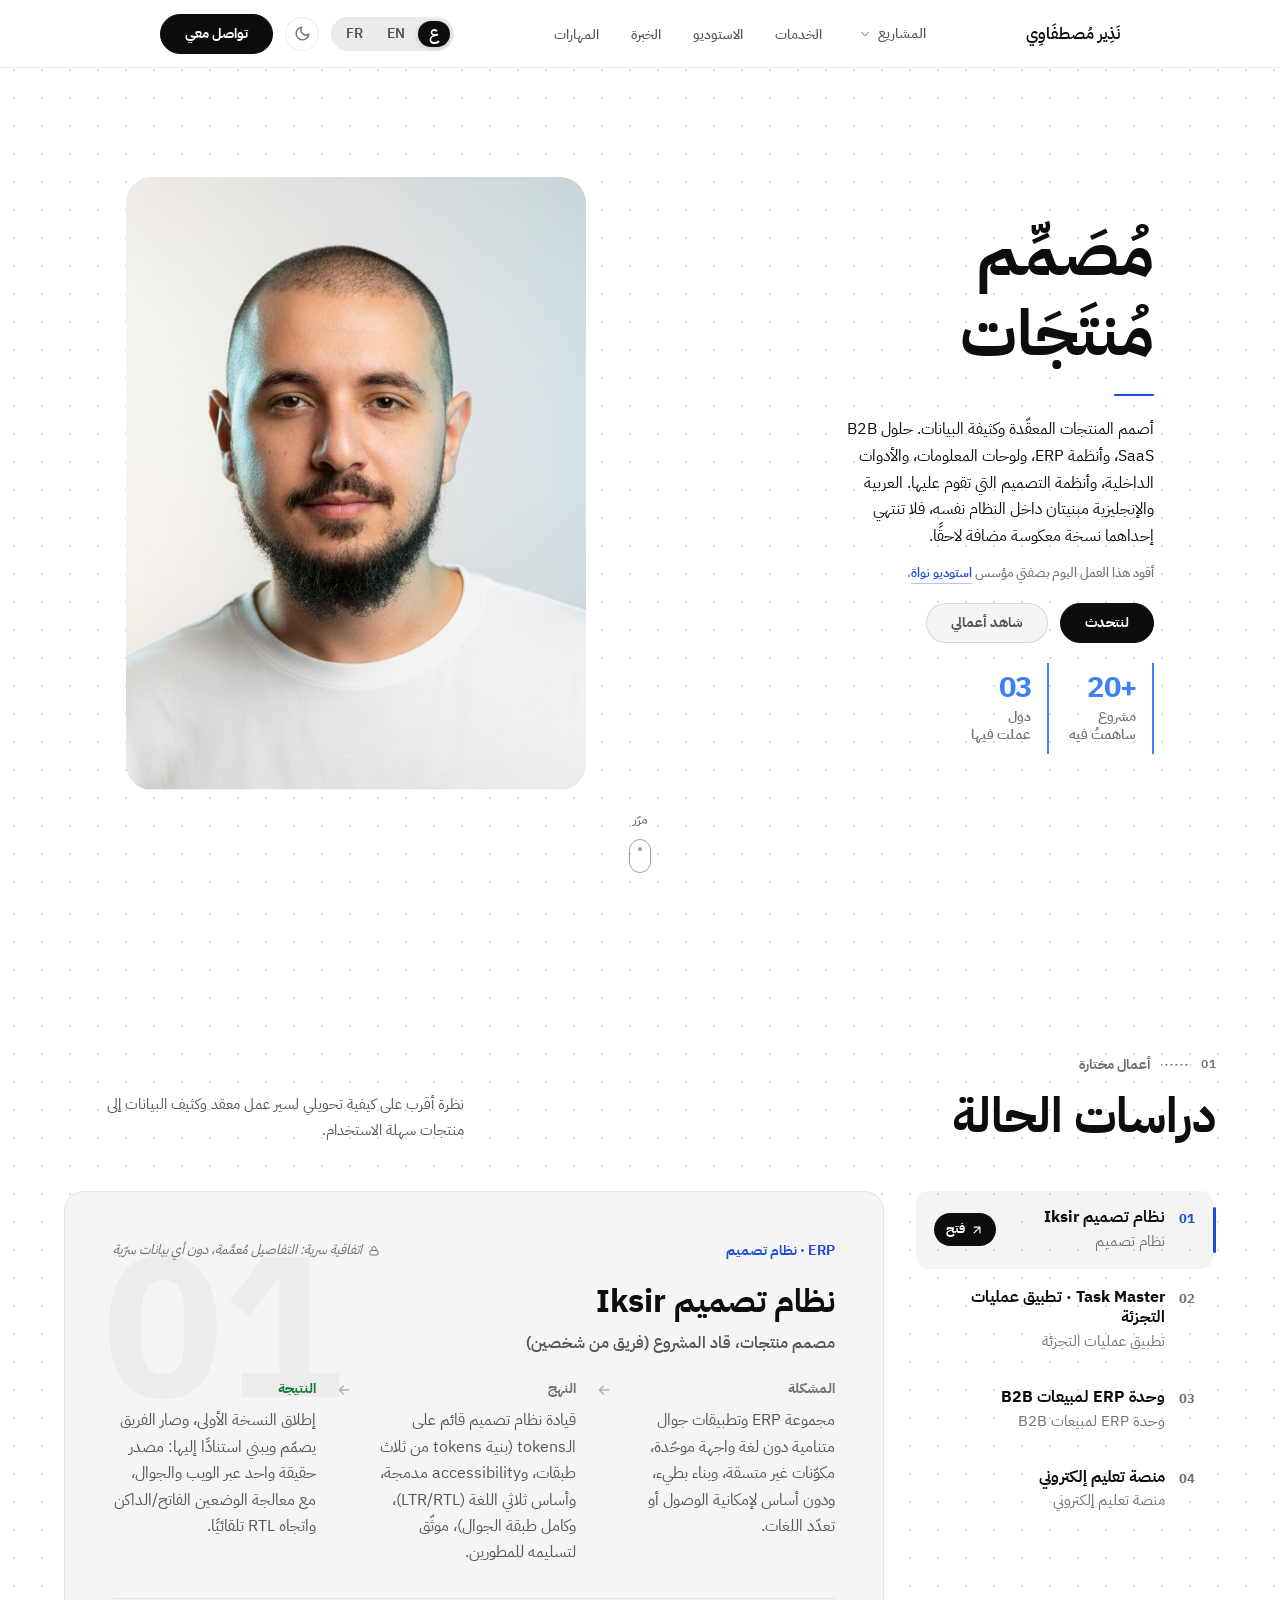
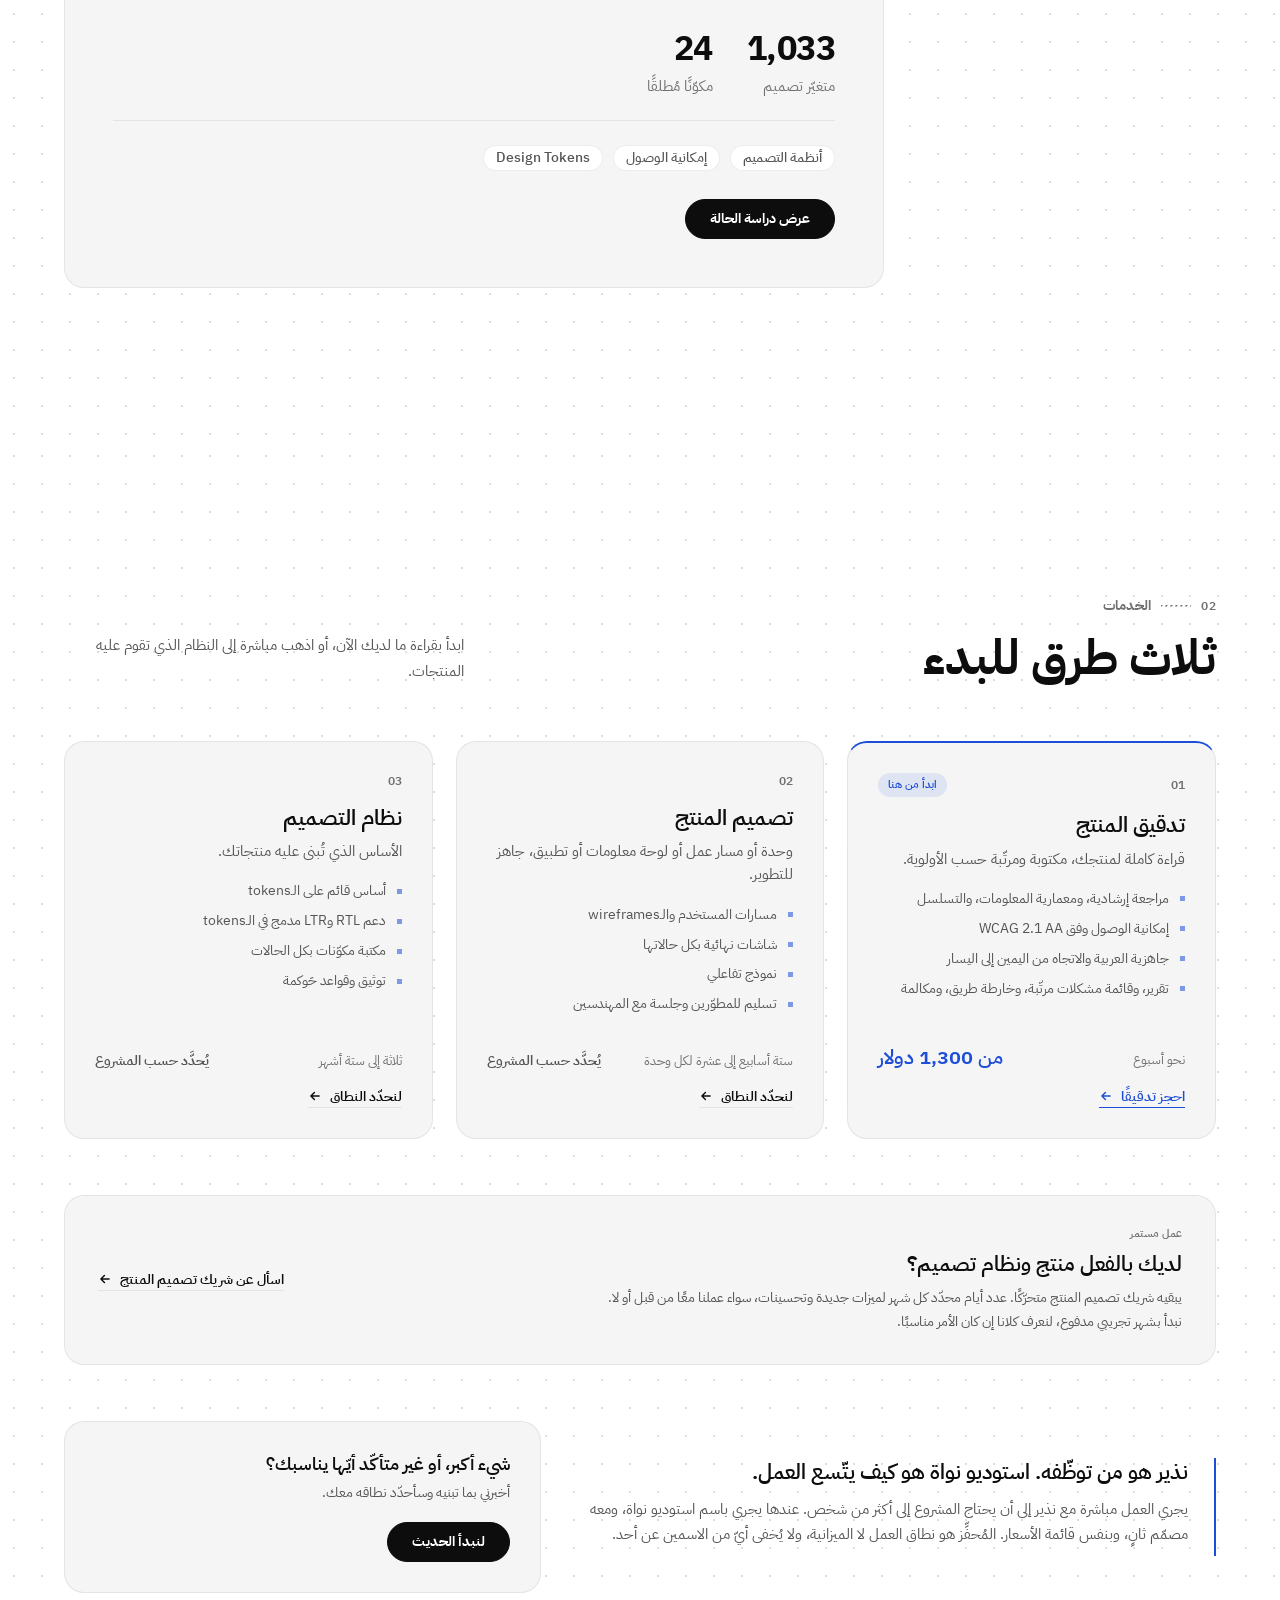
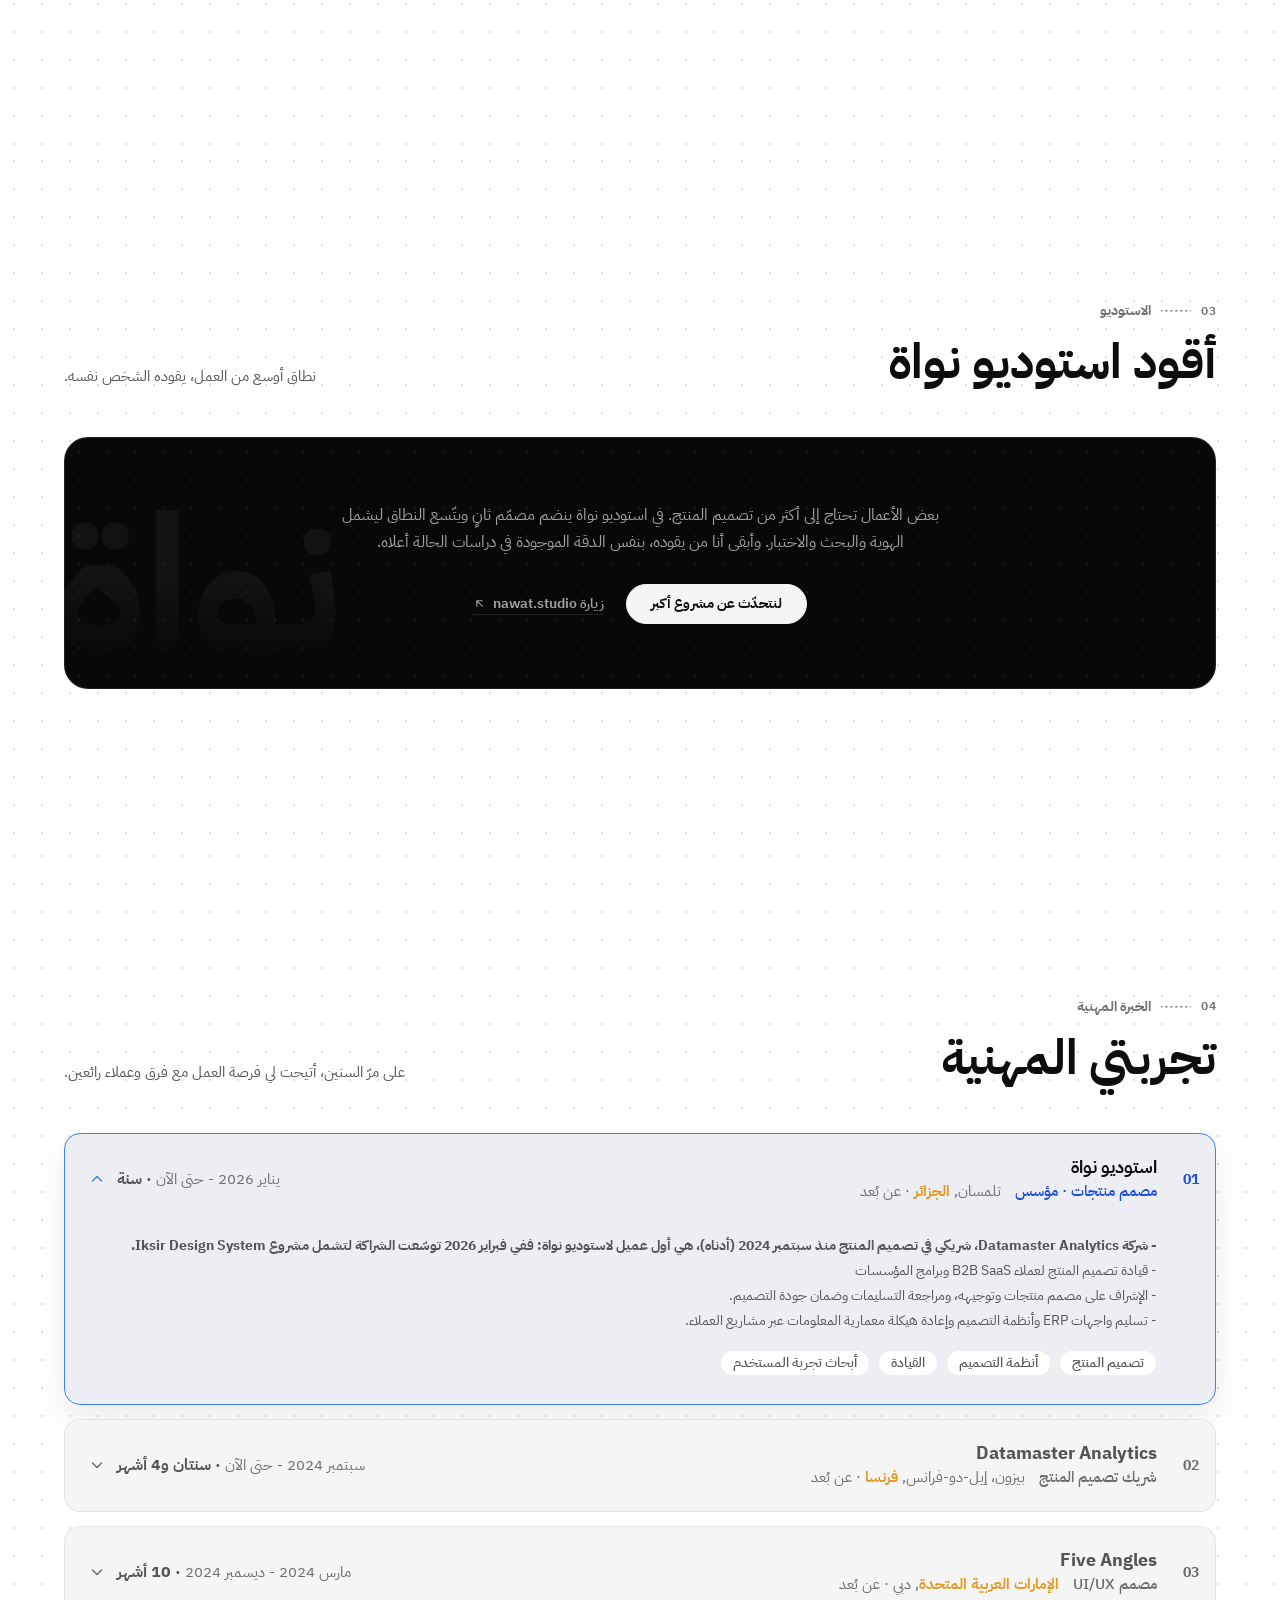
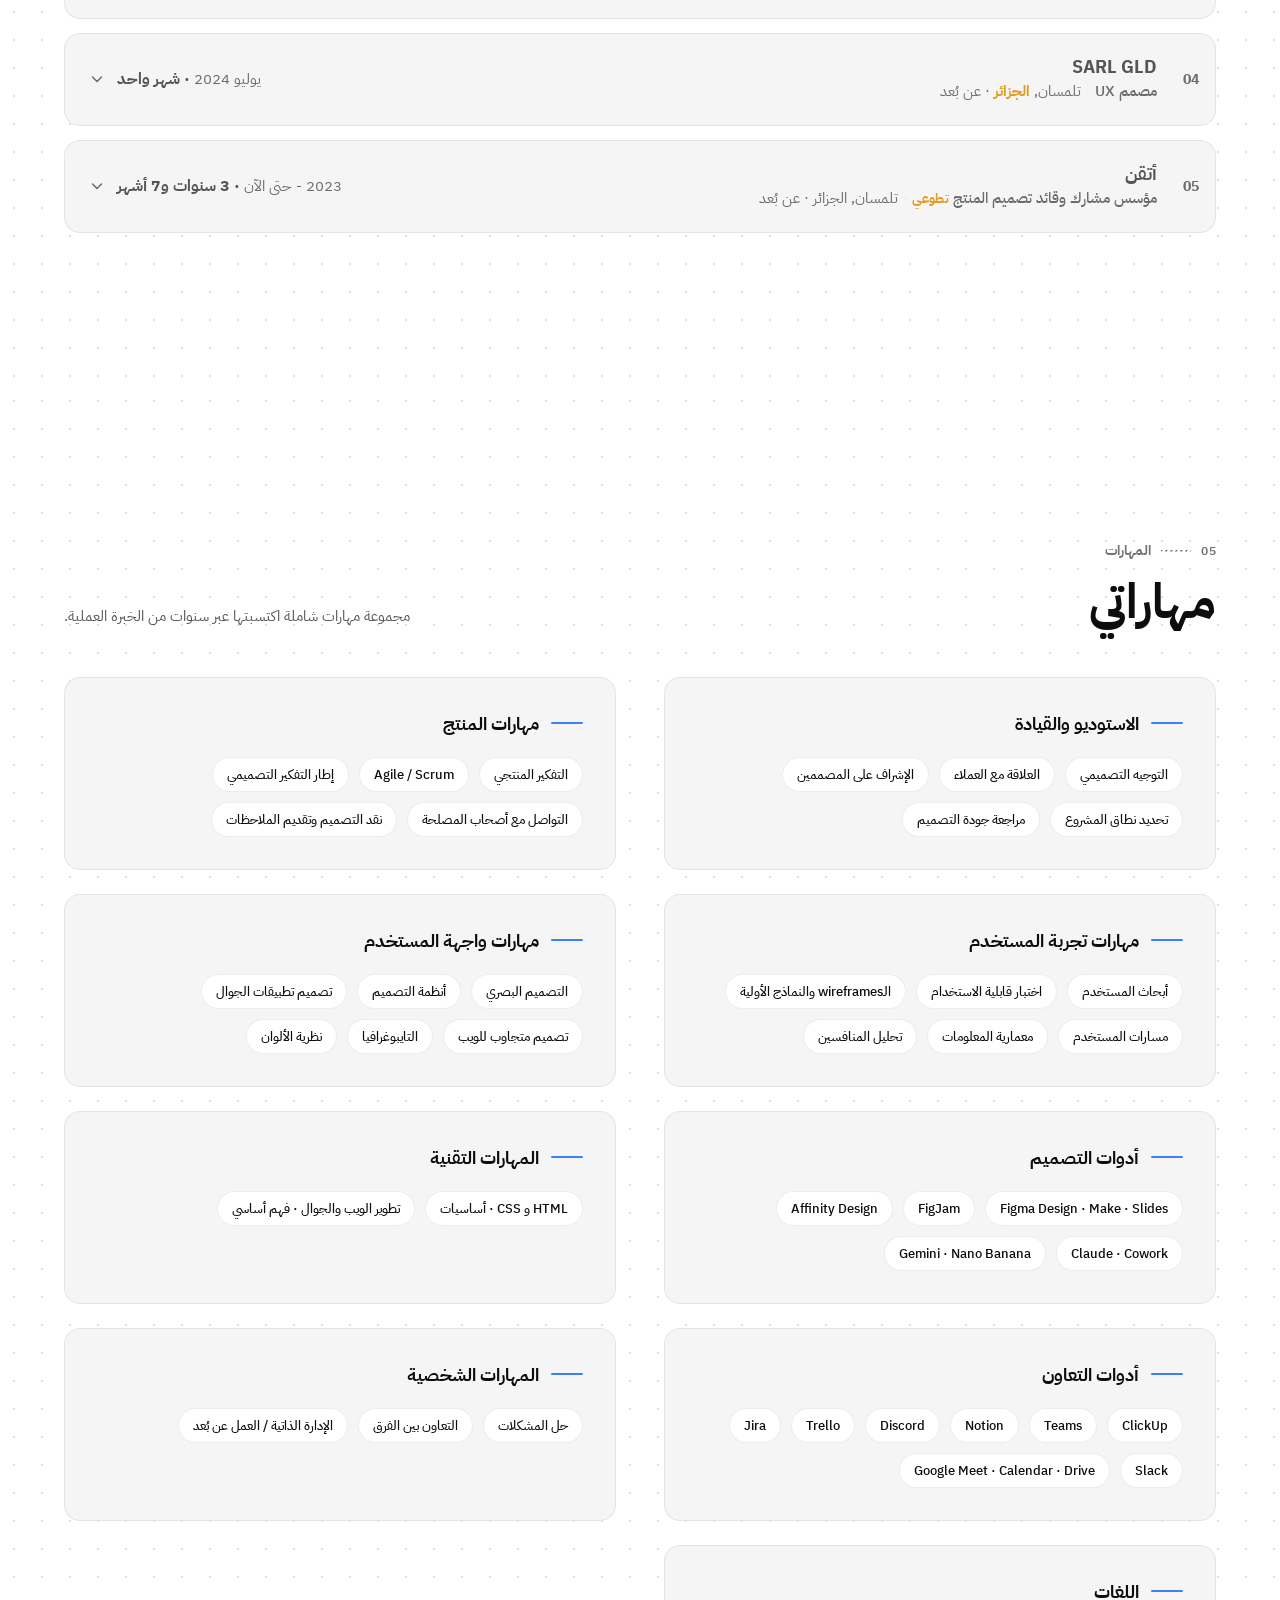
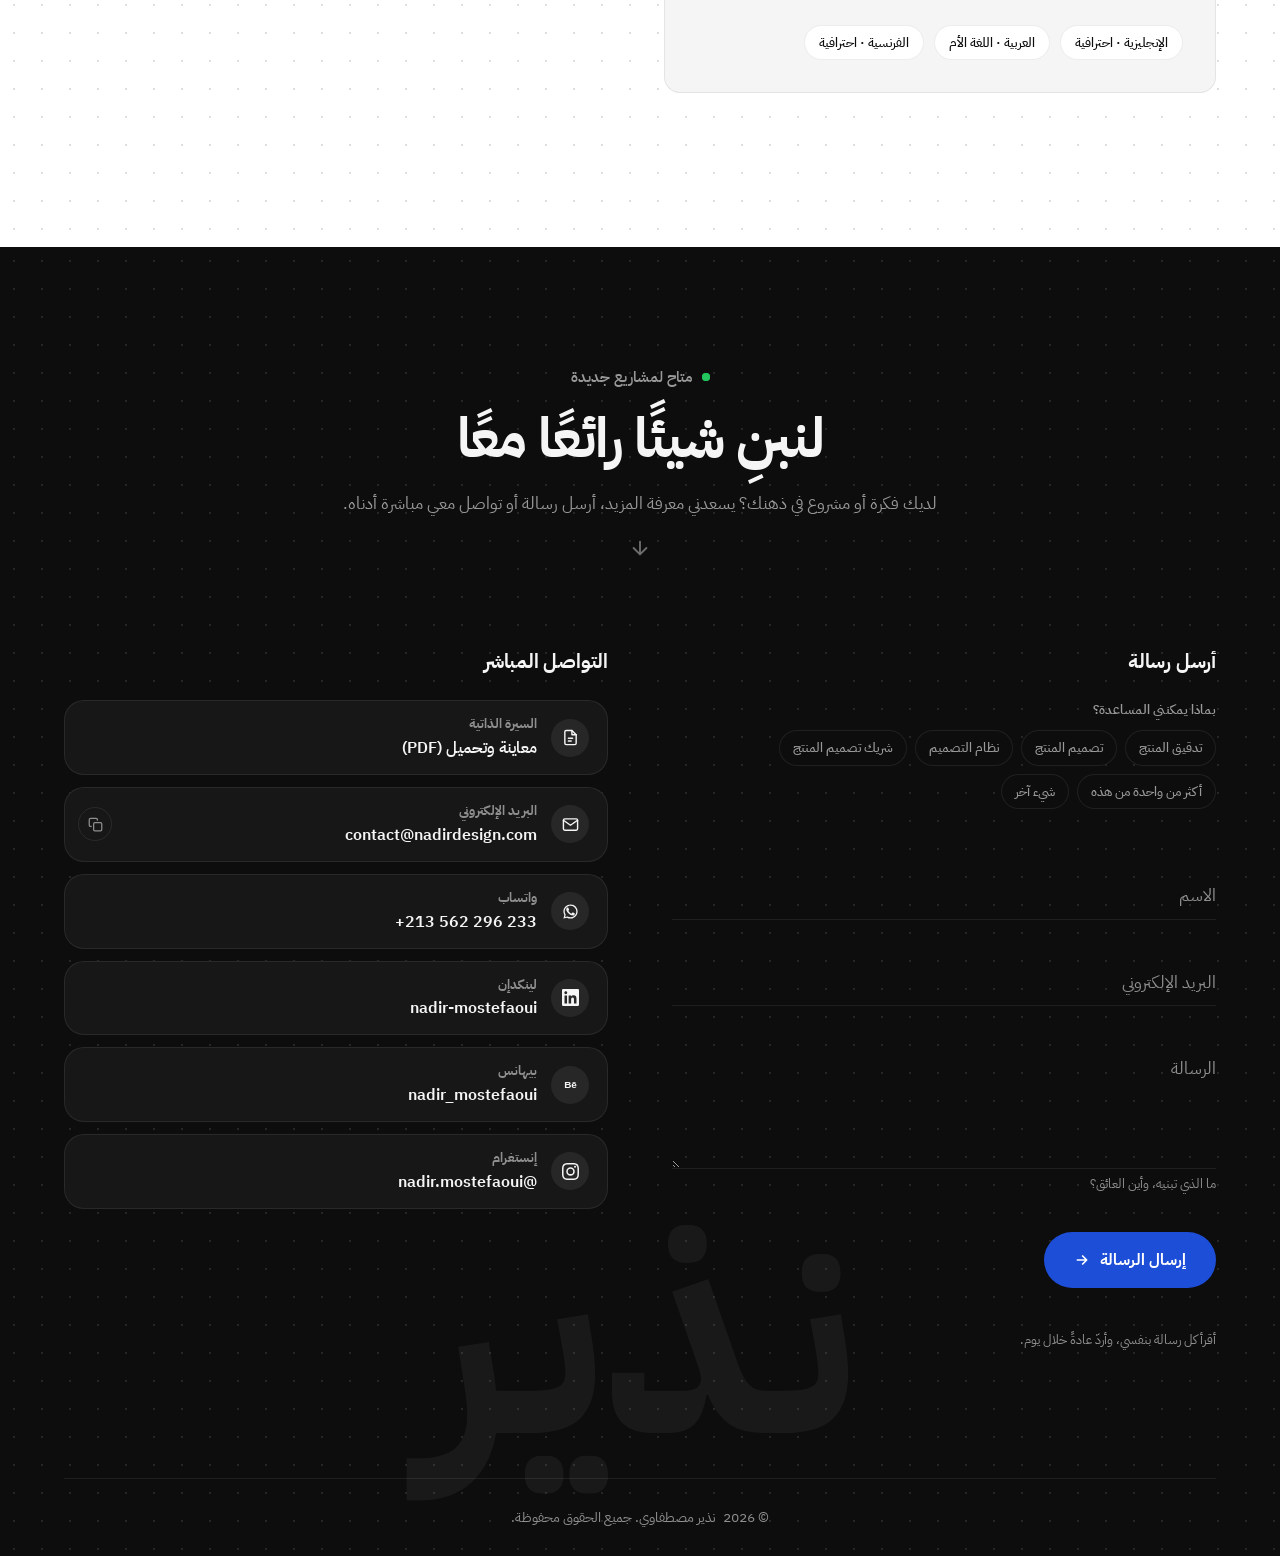
==== index.html @ 8ca233cb "Fix CV, update Services and Experience copy, refresh CV Drive link CV: removed blue sidebar, cleaned" ====
<!DOCTYPE html>
<html lang="en" dir="ltr" data-theme="light">
<head>
  <meta charset="UTF-8">
  <meta name="viewport" content="width=device-width, initial-scale=1.0">
  <!-- i18n-page tells js/i18n.js which meta block to apply, so the title,
       description and social-share tags follow the selected language
       instead of staying English. -->
  <meta name="i18n-page" content="home">
  <meta name="description" content="Product designer for ERP, SaaS and internal tools: data-heavy workflows on token-first design systems. 1,033 variables, 24 components, three languages.">
  <meta name="author" content="Nadir Mostefaoui">
  <meta property="og:title" content="Nadir Mostefaoui · Product Designer for Enterprise and Data-Heavy UX">
  <meta property="og:description" content="ERP, SaaS and internal tools made legible, and the design systems behind them. Last one shipped: 1,033 variables, 24 components, three languages.">
  <meta property="og:locale" content="en">
  <meta property="og:type" content="website">
  <!-- Social preview. og:image is a real 1200x630 render of the hero, not a
       logo card, so a shared link shows the actual page. It is deliberately
       ONE image for all three languages: crawlers read this static head
       before js/i18n.js runs, so a per-language swap would never be seen.
       The URL must stay absolute — relative og:image paths are ignored. -->
  <meta property="og:url" content="https://nadirdesign.com/">
  <meta property="og:image" content="https://nadirdesign.com/assets/images/og-cover.jpg">
  <meta property="og:image:width" content="1200">
  <meta property="og:image:height" content="630">
  <meta property="og:image:alt" content="Nadir Mostefaoui between the same title in two scripts: Product Designer in Latin and مُصَمِّم مُنتَجَات in Arabic">
  <meta name="twitter:card" content="summary_large_image">
  <meta name="twitter:image" content="https://nadirdesign.com/assets/images/og-cover.jpg">

  <title>Nadir Mostefaoui · Product Designer for Enterprise and Data-Heavy UX</title>

  <!-- Scroll position on load — three scenarios:

       1. A RELOAD or BACK/FORWARD (bfcache) navigation should always land
          back on the Hero section, ignoring any leftover history scroll
          offset or URL hash. scrollRestoration = 'manual' plus an
          immediate scrollTo(0, 0) handle the common case; a pageshow
          listener is a second, later-firing pass for mobile Safari, which
          can still nudge the scroll position back after 'load' if the
          page's height changed since the offset was first recorded (e.g.
          an Experience accordion item was left open).

       2. A genuine INCOMING navigation carrying a URL hash — e.g. a
          case-study page's "Experience" nav link pointing to
          index.html#experience — must be honoured: the page should land
          on that section, not the Hero. The hash is still stripped from
          the address bar right away (keeps URLs clean, matches this
          site's plain '#work'-style nav links) but the target id is
          remembered in window.__pendingScrollTarget and applied by the
          hero-entrance trigger at the end of <body>, once the hero has
          been released.

       3. Same-page anchor clicks (already on index.html, clicking
          '#skills' etc.) never trigger a new document load, so this
          script doesn't run again — native + CSS smooth-scrolling just
          works on its own.

       The Navigation Timing API tells scenarios 1 and 2 apart: only a
       'navigate' entry (a fresh link/URL, not a reload or back/forward)
       with a hash counts as an incoming section link. -->
  <script>
    if ('scrollRestoration' in history) {
      history.scrollRestoration = 'manual';
    }

    var navType = 'navigate';
    if (performance.getEntriesByType && performance.getEntriesByType('navigation').length) {
      navType = performance.getEntriesByType('navigation')[0].type;
    } else if (performance.navigation) {
      navType = ['navigate', 'reload', 'back_forward'][performance.navigation.type] || 'navigate';
    }

    var isIncomingSectionLink = (navType === 'navigate' && !!location.hash);
    if (isIncomingSectionLink) {
      window.__pendingScrollTarget = location.hash.slice(1);
    }

    if (location.hash) {
      history.replaceState(null, '', location.pathname + location.search);
    }
    window.scrollTo(0, 0);
    window.addEventListener('pageshow', function (e) {
      if (e.persisted || !isIncomingSectionLink) {
        window.scrollTo(0, 0);
      }
    });
  </script>

  <!-- Favicon — swapped per language by the pre-paint script below and
       live by js/i18n.js's switchLang() (both target this id) . -->
  <link rel="icon" type="image/svg+xml" href="assets/icons/favicon.svg" id="favicon-link">

  <!-- Preload critical assets -->
  <link rel="preload" href="assets/images/profile.jpg" as="image">

  <!-- Fonts — a real <link> here (not the @import that used to live inside
       style.css) so the browser's HTML preloader discovers and starts
       fetching it immediately, in parallel with everything else in <head>.
       @import is only discovered after style.css itself has been fully
       fetched and parsed, adding a serial round-trip that delayed text
       rendering on first, cold-cache visits. -->
  <link rel="preconnect" href="https://fonts.googleapis.com">
  <link rel="preconnect" href="https://fonts.gstatic.com" crossorigin>
  <link rel="stylesheet" href="https://fonts.googleapis.com/css2?family=IBM+Plex+Sans:ital,wght@0,300;0,400;0,500;0,600;0,700;1,400&family=IBM+Plex+Sans+Arabic:wght@300;400;500;600;700&display=swap">

  <!-- Stylesheets -->
  <link rel="stylesheet" href="css/reset.css">
  <link rel="stylesheet" href="css/tokens.css">
  <link rel="stylesheet" href="css/style.css">

  <!-- Apply theme before paint — prevents flash. Defaults to light mode
       for first-time visitors regardless of OS/browser color-scheme
       preference; only an explicit saved choice overrides it. -->
  <script>
    (function(){
      const t = localStorage.getItem('nadir-theme');
      document.documentElement.setAttribute('data-theme', t || 'light');
    })();
  </script>

  <!-- Apply language/direction before paint — prevents a flash of the wrong
       direction and of the wrong-script nav name (js/i18n.js's own
       switchLang() only runs on DOMContentLoaded, which is after first
       paint). Key/list mirror js/i18n.js's STORAGE_KEY and RTL_LANGS
       exactly — keep both in sync if either changes. Also swaps the favicon
       before the browser requests it, for the same reason. -->
  <script>
    (function(){
      const lang  = localStorage.getItem('nadir-lang') || 'en';
      const isRTL = lang === 'ar';
      document.documentElement.setAttribute('lang', lang);
      document.documentElement.setAttribute('dir', isRTL ? 'rtl' : 'ltr');

      const favicon = document.getElementById('favicon-link');
      if (favicon && isRTL) favicon.href = 'assets/icons/favicon-ar.svg';
    })();
  </script>
</head>
<body class="hero-pending">

  <!-- Custom cursor (desktop only) -->
  <div id="cursor-dot"  aria-hidden="true"></div>
  <div id="cursor-ring" aria-hidden="true"></div>

  <!-- ══════════════════════
       NAVBAR
  ══════════════════════ -->
  <header>
    <nav class="navbar" id="navbar" aria-label="Main navigation">
      <div class="nav-inner">

        <!-- Identity. Replaces the signature logo (removed 2026-08-05).
             Deliberately just the name in the site's own typeface, with no
             mark of any kind — nothing here is an image, so it needs no
             light/dark asset swap and no per-language file: `nav.name`
             carries the script. -->
        <a href="#" class="nav-identity" id="nav-logo" aria-label="Nadir Mostefaoui: Home">
          <!-- Two spans, not one JS-swapped string: js/i18n.js writes each
               [data-i18n] node independently, so a single node can only ever
               hold one key. CSS picks which is visible per breakpoint. -->
          <span class="nav-identity-name nav-identity-name--full" data-i18n="nav.name">Nadir Mostefaoui</span>
          <span class="nav-identity-name nav-identity-name--short" data-i18n="nav.name_short">Nadir</span>
        </a>

        <!-- Nav links -->
        <ul class="nav-links" id="nav-links" role="list">
          <li class="nav-item has-dropdown">
            <div class="nav-item-row">
              <a href="#work" class="nav-link" data-i18n="nav.projects">Projects</a>
              <button type="button" class="nav-dropdown-toggle" aria-expanded="false" aria-controls="nav-dropdown-work"
                      aria-label="Show projects menu" data-i18n-aria-label="nav.dropdown_aria">
                <svg class="chevron" width="14" height="14" viewBox="0 0 24 24" fill="none"
                     stroke="currentColor" stroke-width="2" stroke-linecap="round" stroke-linejoin="round" aria-hidden="true">
                  <polyline points="6 9 12 15 18 9"/>
                </svg>
              </button>
            </div>
            <div class="nav-dropdown" id="nav-dropdown-work">
              <div class="nav-dropdown-inner">
                <ul class="nav-dropdown-list" role="list">
                  <li><a href="case-studies/iksir-design-system.html" data-i18n="work.cs5.title">Iksir Design System</a></li>
                  <li><a href="case-studies/task-master.html" data-i18n="work.cs2.title">Task Master · Retail Ops App</a></li>
                  <li><a href="case-studies/b2b-sales-erp.html" data-i18n="work.cs3.title">B2B Sales ERP Module</a></li>
                  <li><a href="https://nadirdesign.notion.site/eLearning-Platform-Teacher-Side-2789267c734580818447e1667e1b8630?source=copy_link" target="_blank" rel="noopener noreferrer" data-i18n="work.cs4.title">eLearning Platform</a></li>
                  <li class="nav-dropdown-all"><a href="#work" data-i18n="nav.all_projects">All projects</a></li>
                </ul>
              </div>
            </div>
          </li>
          <li><a href="#services"   class="nav-link" data-i18n="nav.services">Services</a></li>
          <li><a href="#studio"     class="nav-link" data-i18n="nav.studio">Studio</a></li>
          <li><a href="#experience" class="nav-link" data-i18n="nav.experience">Experience</a></li>
          <li><a href="#skills"     class="nav-link" data-i18n="nav.skills">Skills</a></li>

          <!-- Mobile-only extras -->
          <li class="nav-mobile-status">
            <span class="nav-status-dot" aria-hidden="true"></span>
            <span data-i18n="footer.badge">Available for new projects</span>
          </li>
          <li class="nav-mobile-cta">
            <a href="#contact" class="btn btn-dark">
              <span data-i18n="nav.contact">Contact Me</span>
              <svg class="btn-arrow" width="14" height="14" viewBox="0 0 24 24" fill="none" stroke="currentColor" stroke-width="2.5" stroke-linecap="round" stroke-linejoin="round" aria-hidden="true"><path d="M5 12h14M13 6l6 6-6 6"/></svg>
            </a>
          </li>
          <li class="nav-mobile-controls">
            <div class="lang-switcher" role="group" aria-label="Select language">
              <button class="lang-btn active" data-lang-btn="ar" aria-label="Arabic"  aria-pressed="true">ع</button>
              <button class="lang-btn" data-lang-btn="en" aria-label="English" aria-pressed="false">EN</button>
              <button class="lang-btn" data-lang-btn="fr" aria-label="Français" aria-pressed="false">FR</button>
            </div>
            <button class="theme-toggle" data-theme-toggle aria-label="Switch theme" aria-pressed="false">
              <svg class="icon-moon" viewBox="0 0 24 24" fill="none" stroke="currentColor" stroke-width="2"
                   stroke-linecap="round" stroke-linejoin="round" aria-hidden="true">
                <path d="M21 12.79A9 9 0 1 1 11.21 3 7 7 0 0 0 21 12.79z"/>
              </svg>
              <svg class="icon-sun" viewBox="0 0 24 24" fill="none" stroke="currentColor" stroke-width="2"
                   stroke-linecap="round" stroke-linejoin="round" aria-hidden="true">
                <circle cx="12" cy="12" r="5"/>
                <line x1="12" y1="1"  x2="12" y2="3"/>
                <line x1="12" y1="21" x2="12" y2="23"/>
                <line x1="4.22" y1="4.22"  x2="5.64" y2="5.64"/>
                <line x1="18.36" y1="18.36" x2="19.78" y2="19.78"/>
                <line x1="1"  y1="12" x2="3"  y2="12"/>
                <line x1="21" y1="12" x2="23" y2="12"/>
                <line x1="4.22" y1="19.78" x2="5.64" y2="18.36"/>
                <line x1="18.36" y1="5.64"  x2="19.78" y2="4.22"/>
              </svg>
            </button>
          </li>
        </ul>

        <!-- Right side -->
        <div class="nav-end">
          <!-- Language switcher -->
          <div class="lang-switcher" role="group" aria-label="Select language">
            <button class="lang-btn active" data-lang-btn="ar" aria-label="Arabic"  aria-pressed="true">ع</button>
            <button class="lang-btn" data-lang-btn="en" aria-label="English" aria-pressed="false">EN</button>
            <button class="lang-btn" data-lang-btn="fr" aria-label="Français" aria-pressed="false">FR</button>
          </div>

          <!-- Theme toggle -->
          <button class="theme-toggle" data-theme-toggle aria-label="Switch to dark mode" aria-pressed="false">
            <svg class="icon-moon" viewBox="0 0 24 24" fill="none" stroke="currentColor" stroke-width="2"
                 stroke-linecap="round" stroke-linejoin="round" aria-hidden="true">
              <path d="M21 12.79A9 9 0 1 1 11.21 3 7 7 0 0 0 21 12.79z"/>
            </svg>
            <svg class="icon-sun" viewBox="0 0 24 24" fill="none" stroke="currentColor" stroke-width="2"
                 stroke-linecap="round" stroke-linejoin="round" aria-hidden="true">
              <circle cx="12" cy="12" r="5"/>
              <line x1="12" y1="1"  x2="12" y2="3"/>
              <line x1="12" y1="21" x2="12" y2="23"/>
              <line x1="4.22" y1="4.22"  x2="5.64" y2="5.64"/>
              <line x1="18.36" y1="18.36" x2="19.78" y2="19.78"/>
              <line x1="1"  y1="12" x2="3"  y2="12"/>
              <line x1="21" y1="12" x2="23" y2="12"/>
              <line x1="4.22" y1="19.78" x2="5.64" y2="18.36"/>
              <line x1="18.36" y1="5.64"  x2="19.78" y2="4.22"/>
            </svg>
          </button>

          <!-- CTA -->
          <a href="#contact" class="btn btn-dark">
            <span data-i18n="nav.contact">Contact Me</span>
            <svg class="btn-arrow" width="14" height="14" viewBox="0 0 24 24" fill="none" stroke="currentColor" stroke-width="2.5" stroke-linecap="round" stroke-linejoin="round" aria-hidden="true"><path d="M5 12h14M13 6l6 6-6 6"/></svg>
          </a>
        </div>

        <!-- Mobile hamburger -->
        <button class="nav-toggle" id="nav-toggle" aria-label="Open menu" aria-expanded="false" aria-controls="nav-links">
          <span></span><span></span><span></span>
        </button>

      </div>
    </nav>
  </header>

  <!-- Dim scrim behind the mobile menu pop-up — also acts as a
       tap-anywhere-to-close target. Mobile-only (see CSS). -->
  <div class="nav-backdrop" id="nav-backdrop" aria-hidden="true"></div>

  <main>

    <!-- ══════════════════════
         HERO SECTION
    ══════════════════════ -->
    <section class="hero" id="hero" aria-labelledby="hero-title">



      <!-- Left: all content. The greeting line ("Hi, I'm Nadir Mostefaoui" with
           a pulsing dot) was removed 2026-08-05: once the navbar started
           showing his name, the hero repeated it a couple of hundred pixels
           below. The section now opens straight on the display title. -->
      <div class="hero-content">

        <!-- Mobile-only grouping wrapper. display:contents on desktop so it has
             zero effect on the existing flex layout there. -->
        <div class="hero-bottom-group">

          <!-- "Bilingual duet" display title. The ghost span renders the OTHER
               script behind the live one (Arabic behind EN/FR, Latin behind AR)
               as a faint background layer — it makes the Arabic/English design
               fluency visible in the first thing a visitor sees.

               This span structure MUST also be duplicated in every locale's
               `hero.title` string in js/i18n.js: switchLang() overwrites this
               h1 via innerHTML on every language change, so markup authored
               only here would be destroyed on the first switch.

               The ghost is aria-hidden so the h1's accessible name stays the
               single real title, and it uses the unpointed Arabic (no tashkeel)
               because diacritics read as noise at 9% opacity. -->
          <h1 class="hero-title" id="hero-title" data-i18n="hero.title" data-i18n-html>
            <span class="ht-ghost" aria-hidden="true">مصمم منتجات</span><span class="ht-main"><span class="ht-l">Product</span><span class="ht-l">Designer</span></span>
          </h1>

          <div class="hero-divider" aria-hidden="true"></div>

          <!-- data-i18n-html because the string now carries markup: the closing
               credential sentence is wrapped in .hero-bio-sig so it can be set
               as a smaller caption, and the studio name is a real link into the
               Studio section. i18n.js only writes innerHTML for H1/H2 or when
               this attribute is present, otherwise it would print the tags as
               text. The markup MUST also live in all three locale strings in
               js/i18n.js, since switchLang() overwrites this node on every
               language change. The copy below is only the first-paint fallback. -->
          <p class="hero-bio" data-i18n="hero.bio" data-i18n-html>
            I design complex, data-heavy products. B2B SaaS, ERP modules, dashboards, internal tools, and the design systems underneath them. Arabic and English are built into the same system, so neither ends up a mirrored afterthought.<span class="hero-bio-sig">I lead this work today as the founder of <a href="#studio">Nawat Studio</a>.</span>
          </p>

          <div class="hero-actions">
            <a href="#contact" class="btn btn-dark">
              <span data-i18n="hero.cta_primary">Let's Talk</span>
              <svg class="btn-arrow" width="14" height="14" viewBox="0 0 24 24" fill="none" stroke="currentColor" stroke-width="2.5" stroke-linecap="round" stroke-linejoin="round" aria-hidden="true"><path d="M5 12h14M13 6l6 6-6 6"/></svg>
            </a>
            <!-- Secondary action. The CV trigger that used to sit here was
                 removed 2026-08-25: the CV is no longer a primary hero action
                 and stays available from the footer contact list only. The
                 slot is filled by the site's original secondary CTA, whose
                 i18n key was already translated in all three locales, so the
                 first action after the pitch now leads to the case studies. -->
            <a href="#work" class="btn btn-ghost-fill">
              <span data-i18n="hero.cta_secondary">View My Work</span>
              <svg class="btn-arrow" width="14" height="14" viewBox="0 0 24 24" fill="none" stroke="currentColor" stroke-width="2.5" stroke-linecap="round" stroke-linejoin="round" aria-hidden="true"><path d="M5 12h14M13 6l6 6-6 6"/></svg>
            </a>
          </div>

          <!-- Stats -->
          <div class="hero-stats" aria-label="Quick stats">
            <div class="stat-item">
              <span class="stat-num" data-i18n="hero.stat2_num">20+</span>
              <span class="stat-label" data-i18n="hero.stat2_label">Projects
contributed</span>
            </div>
            <div class="stat-item">
              <span class="stat-num" data-i18n="hero.stat3_num">03</span>
              <span class="stat-label" data-i18n="hero.stat3_label">Countries
experience</span>
            </div>
          </div>

        </div>

      </div>

      <!-- Right: portrait photo card. On mobile this becomes the full-bleed
           background for the whole hero, with .hero-content overlaid on top. -->
      <div class="hero-portrait-wrap" aria-hidden="true">
        <div class="portrait-card-wrapper">

          <!-- Offset ghost card for depth (mobile only) -->
          <div class="portrait-card-bg"></div>

          <!-- Main card: image (+ mobile scrim, added in CSS via ::before) -->
          <div class="portrait-card-inner">
            <img
              src="assets/images/profile.jpg"
              alt=""
              class="hero-portrait-img"
              loading="eager"
              fetchpriority="high"
            >
          </div>

        </div>
      </div>

      <!-- Scroll cue: fades out once the visitor scrolls -->
      <a class="scroll-cue" href="#work" aria-label="Scroll to explore" data-i18n-aria-label="hero.scroll_aria">
        <span class="scroll-cue__label" data-i18n="hero.scroll">Scroll</span>
        <span class="scroll-cue__track" aria-hidden="true"><span class="scroll-cue__dot"></span></span>
      </a>

    </section>

    <!-- ══════════════════════════════════════════════
         WORK / CASE STUDIES SECTION
    ══════════════════════════════════════════════ -->
    <section id="work" class="work-section" aria-labelledby="work-title">
      <div class="work-container">

        <div class="exp-header">
          <div class="exp-label-row">
            <span class="exp-label-line" aria-hidden="true"></span>
            <span class="exp-label-text" data-i18n="work.label">SELECTED WORK</span>
          </div>
          <div class="exp-title-row">
            <h2 class="exp-title" id="work-title" data-i18n="work.title">Case Studies</h2>
            <p class="exp-subtitle" data-i18n="work.subtitle">A closer look at how I turn complex, data-heavy workflows into usable products.</p>
          </div>
        </div>

        <div class="work-explorer">

          <div class="work-tablist" role="tablist" aria-orientation="vertical" aria-label="Case studies">
            <div class="work-tab-item">
              <button class="work-tab" role="tab" id="work-tab-5" aria-selected="true" aria-controls="work-panel-5" tabindex="0" data-index="0">
                <span class="work-tab-num" aria-hidden="true">01</span>
                <span class="work-tab-info">
                  <span class="work-tab-company" data-i18n="work.cs5.title">Iksir Design System</span>
                  <span class="work-tab-short" data-i18n="work.cs5.short">Design System</span>
                  <span class="work-tab-hook" data-i18n="work.cs5.hook">Design System</span>
                </span>
              </button>
              <a class="work-tab-open" href="case-studies/iksir-design-system.html" data-i18n-aria-label="work.open_aria" aria-label="Open case study">
                <svg width="14" height="14" viewBox="0 0 24 24" fill="none" stroke="currentColor" stroke-width="2" stroke-linecap="round" stroke-linejoin="round" aria-hidden="true"><path d="M7 17L17 7M7 7h10v10"/></svg>
                <span data-i18n="work.open_label">Open</span>
              </a>
            </div>
            <div class="work-tab-item">
              <button class="work-tab" role="tab" id="work-tab-2" aria-selected="false" aria-controls="work-panel-2" tabindex="-1" data-index="1">
                <span class="work-tab-num" aria-hidden="true">02</span>
                <span class="work-tab-info">
                  <span class="work-tab-company" data-i18n="work.cs2.title">Task Master · Retail Ops App</span>
                  <span class="work-tab-short" data-i18n="work.cs2.short">Task Master</span>
                  <span class="work-tab-hook" data-i18n="work.cs2.hook">Retail Operations App</span>
                </span>
              </button>
              <a class="work-tab-open" href="case-studies/task-master.html" data-i18n-aria-label="work.open_aria" aria-label="Open case study">
                <svg width="14" height="14" viewBox="0 0 24 24" fill="none" stroke="currentColor" stroke-width="2" stroke-linecap="round" stroke-linejoin="round" aria-hidden="true"><path d="M7 17L17 7M7 7h10v10"/></svg>
                <span data-i18n="work.open_label">Open</span>
              </a>
            </div>
            <div class="work-tab-item">
              <button class="work-tab" role="tab" id="work-tab-3" aria-selected="false" aria-controls="work-panel-3" tabindex="-1" data-index="2">
                <span class="work-tab-num" aria-hidden="true">03</span>
                <span class="work-tab-info">
                  <span class="work-tab-company" data-i18n="work.cs3.title">B2B Sales ERP Module</span>
                  <span class="work-tab-short" data-i18n="work.cs3.short">Sales ERP</span>
                  <span class="work-tab-hook" data-i18n="work.cs3.hook">B2B Sales ERP Module</span>
                </span>
              </button>
              <a class="work-tab-open" href="case-studies/b2b-sales-erp.html" data-i18n-aria-label="work.open_aria" aria-label="Open case study">
                <svg width="14" height="14" viewBox="0 0 24 24" fill="none" stroke="currentColor" stroke-width="2" stroke-linecap="round" stroke-linejoin="round" aria-hidden="true"><path d="M7 17L17 7M7 7h10v10"/></svg>
                <span data-i18n="work.open_label">Open</span>
              </a>
            </div>
            <div class="work-tab-item">
              <button class="work-tab" role="tab" id="work-tab-4" aria-selected="false" aria-controls="work-panel-4" tabindex="-1" data-index="3">
                <span class="work-tab-num" aria-hidden="true">04</span>
                <span class="work-tab-info">
                  <span class="work-tab-company" data-i18n="work.cs4.title">eLearning Platform</span>
                  <span class="work-tab-short" data-i18n="work.cs4.short">eLearning</span>
                  <span class="work-tab-hook" data-i18n="work.cs4.hook">eLearning Platform</span>
                </span>
              </button>
              <a class="work-tab-open" href="https://nadirdesign.notion.site/eLearning-Platform-Teacher-Side-2789267c734580818447e1667e1b8630?source=copy_link" target="_blank" rel="noopener noreferrer" data-i18n-aria-label="work.open_aria" aria-label="Open case study">
                <svg width="14" height="14" viewBox="0 0 24 24" fill="none" stroke="currentColor" stroke-width="2" stroke-linecap="round" stroke-linejoin="round" aria-hidden="true"><path d="M7 17L17 7M7 7h10v10"/></svg>
                <span data-i18n="work.open_label">Open</span>
              </a>
            </div>
            <span class="work-tab-indicator" aria-hidden="true"></span>
          </div>

          <div class="work-panels">

            <!-- ── CS5: Iksir Design System (featured first) ── -->
            <article class="work-panel is-active" role="tabpanel" id="work-panel-5" aria-labelledby="work-tab-5" tabindex="0">
              <span class="work-panel-ghost-num" aria-hidden="true">01</span>
              <div class="work-panel-top">
                <span class="work-panel-tag" data-i18n="work.cs5.tag">ERP · Design System</span>
                <span class="work-panel-nda">
                  <svg width="12" height="12" viewBox="0 0 24 24" fill="none" stroke="currentColor" stroke-width="2" stroke-linecap="round" stroke-linejoin="round" aria-hidden="true"><rect x="4" y="11" width="16" height="9" rx="2"/><path d="M8 11V7a4 4 0 0 1 8 0v4"/></svg>
                  <span data-i18n="work.nda">NDA: specifics generalized, no confidential data shown</span>
                </span>
              </div>
              <h3 class="work-panel-title" data-i18n="work.cs5.title">Iksir Design System</h3>
              <p class="work-panel-meta" data-i18n="work.cs5.role">Product Designer, led the project (2-person team)</p>

              <div class="work-panel-flow">
                <div class="work-flow-step">
                  <span class="work-flow-label" data-i18n="work.flow_problem">Problem</span>
                  <p data-i18n="work.cs5.problem">A growing ERP and mobile suite with no shared UI language: inconsistent components, slow builds, and no accessibility or trilingual foundation.</p>
                </div>
                <svg class="work-flow-arrow" width="16" height="16" viewBox="0 0 24 24" fill="none" stroke="currentColor" stroke-width="2" stroke-linecap="round" stroke-linejoin="round" aria-hidden="true"><path d="M5 12h14M13 6l6 6-6 6"/></svg>
                <div class="work-flow-step">
                  <span class="work-flow-label" data-i18n="work.flow_approach">Approach</span>
                  <p data-i18n="work.cs5.approach">Led a token-first design system (a three-layer token architecture, accessibility baked in, a trilingual (LTR/RTL) foundation, and the entire mobile layer), documented for dev handoff.</p>
                </div>
                <svg class="work-flow-arrow" width="16" height="16" viewBox="0 0 24 24" fill="none" stroke="currentColor" stroke-width="2" stroke-linecap="round" stroke-linejoin="round" aria-hidden="true"><path d="M5 12h14M13 6l6 6-6 6"/></svg>
                <div class="work-flow-step work-flow-step--outcome">
                  <span class="work-flow-label" data-i18n="work.flow_outcome">Outcome</span>
                  <p data-i18n="work.cs5.outcome">Shipped V1: 1,033 variables, 24 components, and a live documentation platform used across web and mobile.</p>
                </div>
              </div>

              <div class="work-panel-stats">
                <div class="work-stat">
                  <span class="work-stat-value"><span class="work-stat-num" data-count="1033">0</span><span class="work-stat-suffix"></span></span>
                  <span class="work-stat-label" data-i18n="work.cs5.stat1_label">design variables</span>
                </div>
                <div class="work-stat">
                  <span class="work-stat-value"><span class="work-stat-num" data-count="24">0</span><span class="work-stat-suffix"></span></span>
                  <span class="work-stat-label" data-i18n="work.cs5.stat2_label">components shipped</span>
                </div>
              </div>

              <div class="work-panel-tags">
                <span class="exp-tag" data-i18n="work.cs5.tag1">Design Systems</span>
                <span class="exp-tag" data-i18n="work.cs5.tag2">Accessibility</span>
                <span class="exp-tag" data-i18n="work.cs5.tag3">Design Tokens</span>
              </div>

              <a class="btn btn-dark work-panel-cta" href="case-studies/iksir-design-system.html">
                <span data-i18n="work.cta">View Case Study</span>
                <svg class="btn-arrow" width="14" height="14" viewBox="0 0 24 24" fill="none" stroke="currentColor" stroke-width="2.5" stroke-linecap="round" stroke-linejoin="round" aria-hidden="true"><path d="M5 12h14M13 6l6 6-6 6"/></svg>
              </a>
            </article>

            <!-- ── CS2: Task Management App ── -->
            <article class="work-panel" role="tabpanel" id="work-panel-2" aria-labelledby="work-tab-2" tabindex="0" hidden>
              <span class="work-panel-ghost-num" aria-hidden="true">02</span>
              <div class="work-panel-top">
                <span class="work-panel-tag" data-i18n="work.cs2.tag">Retail Operations · Mobile-First</span>
                <span class="work-panel-nda">
                  <svg width="12" height="12" viewBox="0 0 24 24" fill="none" stroke="currentColor" stroke-width="2" stroke-linecap="round" stroke-linejoin="round" aria-hidden="true"><rect x="4" y="11" width="16" height="9" rx="2"/><path d="M8 11V7a4 4 0 0 1 8 0v4"/></svg>
                  <span data-i18n="work.nda">NDA: specifics generalized, no confidential data shown</span>
                </span>
              </div>
              <h3 class="work-panel-title" data-i18n="work.cs2.title">Task Master · Retail Ops App</h3>
              <p class="work-panel-meta" data-i18n="work.cs2.role">Product Designer, sole designer</p>

              <div class="work-panel-flow">
                <div class="work-flow-step">
                  <span class="work-flow-label" data-i18n="work.flow_problem">Problem</span>
                  <p data-i18n="work.cs2.problem">Store operations (purchasing, inventory, stock corrections, shelf labelling) scattered across spreadsheets and disconnected tools.</p>
                </div>
                <svg class="work-flow-arrow" width="16" height="16" viewBox="0 0 24 24" fill="none" stroke="currentColor" stroke-width="2" stroke-linecap="round" stroke-linejoin="round" aria-hidden="true"><path d="M5 12h14M13 6l6 6-6 6"/></svg>
                <div class="work-flow-step">
                  <span class="work-flow-label" data-i18n="work.flow_approach">Approach</span>
                  <p data-i18n="work.cs2.approach">Unified six workflows into one task model (List → Details → Execution), built the design system under it, and iterated with real supermarket users across mobile, tablet, and desktop.</p>
                </div>
                <svg class="work-flow-arrow" width="16" height="16" viewBox="0 0 24 24" fill="none" stroke="currentColor" stroke-width="2" stroke-linecap="round" stroke-linejoin="round" aria-hidden="true"><path d="M5 12h14M13 6l6 6-6 6"/></svg>
                <div class="work-flow-step work-flow-step--outcome">
                  <span class="work-flow-label" data-i18n="work.flow_outcome">Outcome</span>
                  <p data-i18n="work.cs2.outcome">50% faster task execution, fewer stock-correction errors, and the visual benchmark for Datamaster's ERP suite.</p>
                </div>
              </div>

              <div class="work-panel-stats">
                <div class="work-stat">
                  <span class="work-stat-value"><span class="work-stat-num" data-count="50">0</span><span class="work-stat-suffix">%</span></span>
                  <span class="work-stat-label" data-i18n="work.cs2.stat1_label">faster task execution</span>
                </div>
                <div class="work-stat">
                  <span class="work-stat-value"><span class="work-stat-num" data-count="6">0</span><span class="work-stat-suffix"></span></span>
                  <span class="work-stat-label" data-i18n="work.cs2.stat2_label">workflows unified</span>
                </div>
                <div class="work-stat">
                  <span class="work-stat-value"><span class="work-stat-num" data-count="390">0</span><span class="work-stat-suffix">+</span></span>
                  <span class="work-stat-label" data-i18n="work.cs2.stat3_label">screens, 3 breakpoints</span>
                </div>
              </div>

              <div class="work-panel-tags">
                <span class="exp-tag" data-i18n="work.cs2.tag1">Mobile-First</span>
                <span class="exp-tag" data-i18n="work.cs2.tag2">User Flows</span>
                <span class="exp-tag" data-i18n="work.cs2.tag3">Usability Testing</span>
              </div>

              <a class="btn btn-dark work-panel-cta" href="case-studies/task-master.html">
                <span data-i18n="work.cta">View Case Study</span>
                <svg class="btn-arrow" width="14" height="14" viewBox="0 0 24 24" fill="none" stroke="currentColor" stroke-width="2.5" stroke-linecap="round" stroke-linejoin="round" aria-hidden="true"><path d="M5 12h14M13 6l6 6-6 6"/></svg>
              </a>
            </article>

            <!-- ── CS3: B2B Sales ERP Module ── -->
            <article class="work-panel" role="tabpanel" id="work-panel-3" aria-labelledby="work-tab-3" tabindex="0" hidden>
              <span class="work-panel-ghost-num" aria-hidden="true">03</span>
              <div class="work-panel-top">
                <span class="work-panel-tag" data-i18n="work.cs3.tag">ERP · Sales Operations</span>
                <span class="work-panel-nda">
                  <svg width="12" height="12" viewBox="0 0 24 24" fill="none" stroke="currentColor" stroke-width="2" stroke-linecap="round" stroke-linejoin="round" aria-hidden="true"><rect x="4" y="11" width="16" height="9" rx="2"/><path d="M8 11V7a4 4 0 0 1 8 0v4"/></svg>
                  <span data-i18n="work.nda">NDA: specifics generalized, no confidential data shown</span>
                </span>
              </div>
              <h3 class="work-panel-title" data-i18n="work.cs3.title">B2B Sales ERP Module</h3>
              <p class="work-panel-meta" data-i18n="work.cs3.role">Product Designer (UI/UX)</p>

              <div class="work-panel-flow">
                <div class="work-flow-step">
                  <span class="work-flow-label" data-i18n="work.flow_problem">Problem</span>
                  <p data-i18n="work.cs3.problem">Client, order, and invoice data fragmented across tools: dense screens, poor readability.</p>
                </div>
                <svg class="work-flow-arrow" width="16" height="16" viewBox="0 0 24 24" fill="none" stroke="currentColor" stroke-width="2" stroke-linecap="round" stroke-linejoin="round" aria-hidden="true"><path d="M5 12h14M13 6l6 6-6 6"/></svg>
                <div class="work-flow-step">
                  <span class="work-flow-label" data-i18n="work.flow_approach">Approach</span>
                  <p data-i18n="work.cs3.approach">Mid-fidelity, three-zone layout (navigation, tables, and quick actions), prioritizing logic over polish across 4 end-to-end sales flows.</p>
                </div>
                <svg class="work-flow-arrow" width="16" height="16" viewBox="0 0 24 24" fill="none" stroke="currentColor" stroke-width="2" stroke-linecap="round" stroke-linejoin="round" aria-hidden="true"><path d="M5 12h14M13 6l6 6-6 6"/></svg>
                <div class="work-flow-step work-flow-step--outcome">
                  <span class="work-flow-label" data-i18n="work.flow_outcome">Outcome</span>
                  <p data-i18n="work.cs3.outcome">A clear data hierarchy across the full quote-to-return flow, and the layout foundation for 3 more ERP modules.</p>
                </div>
              </div>

              <div class="work-panel-stats">
                <div class="work-stat">
                  <span class="work-stat-value"><span class="work-stat-num" data-count="8">0</span><span class="work-stat-suffix"></span></span>
                  <span class="work-stat-label" data-i18n="work.cs3.stat1_label">core screens</span>
                </div>
                <div class="work-stat">
                  <span class="work-stat-value"><span class="work-stat-num" data-count="50">0</span><span class="work-stat-suffix"></span></span>
                  <span class="work-stat-label" data-i18n="work.cs3.stat2_label">frame states</span>
                </div>
                <div class="work-stat">
                  <span class="work-stat-value"><span class="work-stat-num" data-count="9.1">0.0</span><span class="work-stat-suffix"></span></span>
                  <span class="work-stat-label" data-i18n="work.cs3.stat3_label">version reached</span>
                </div>
              </div>

              <div class="work-panel-tags">
                <span class="exp-tag" data-i18n="work.cs3.tag1">Data Visualization</span>
                <span class="exp-tag" data-i18n="work.cs3.tag2">Enterprise UX</span>
                <span class="exp-tag" data-i18n="work.cs3.tag3">Prototyping</span>
              </div>

              <a class="btn btn-dark work-panel-cta" href="case-studies/b2b-sales-erp.html">
                <span data-i18n="work.cta">View Case Study</span>
                <svg class="btn-arrow" width="14" height="14" viewBox="0 0 24 24" fill="none" stroke="currentColor" stroke-width="2.5" stroke-linecap="round" stroke-linejoin="round" aria-hidden="true"><path d="M5 12h14M13 6l6 6-6 6"/></svg>
              </a>
            </article>

            <!-- ── CS4: eLearning Platform ── -->
            <article class="work-panel" role="tabpanel" id="work-panel-4" aria-labelledby="work-tab-4" tabindex="0" hidden>
              <span class="work-panel-ghost-num" aria-hidden="true">04</span>
              <div class="work-panel-top">
                <span class="work-panel-tag" data-i18n="work.cs4.tag">eLearning · Multi-Role Platform</span>
                <span class="work-panel-nda">
                  <svg width="12" height="12" viewBox="0 0 24 24" fill="none" stroke="currentColor" stroke-width="2" stroke-linecap="round" stroke-linejoin="round" aria-hidden="true"><rect x="4" y="11" width="16" height="9" rx="2"/><path d="M8 11V7a4 4 0 0 1 8 0v4"/></svg>
                  <span data-i18n="work.nda">NDA: specifics generalized, no confidential data shown</span>
                </span>
              </div>
              <h3 class="work-panel-title" data-i18n="work.cs4.title">eLearning Platform</h3>
              <p class="work-panel-meta" data-i18n="work.cs4.role">Product Designer (UI/UX)</p>

              <div class="work-panel-flow">
                <div class="work-flow-step">
                  <span class="work-flow-label" data-i18n="work.flow_problem">Problem</span>
                  <p data-i18n="work.cs4.problem">Teachers hosted lessons on YouTube with no control over courses, students, or analytics.</p>
                </div>
                <svg class="work-flow-arrow" width="16" height="16" viewBox="0 0 24 24" fill="none" stroke="currentColor" stroke-width="2" stroke-linecap="round" stroke-linejoin="round" aria-hidden="true"><path d="M5 12h14M13 6l6 6-6 6"/></svg>
                <div class="work-flow-step">
                  <span class="work-flow-label" data-i18n="work.flow_approach">Approach</span>
                  <p data-i18n="work.cs4.approach">Ran a Design Thinking process across 3 roles (Teacher, Admin, Super Admin), with role-based permissions and modular chapters → lessons → exams.</p>
                </div>
                <svg class="work-flow-arrow" width="16" height="16" viewBox="0 0 24 24" fill="none" stroke="currentColor" stroke-width="2" stroke-linecap="round" stroke-linejoin="round" aria-hidden="true"><path d="M5 12h14M13 6l6 6-6 6"/></svg>
                <div class="work-flow-step work-flow-step--outcome">
                  <span class="work-flow-label" data-i18n="work.flow_outcome">Outcome</span>
                  <p data-i18n="work.cs4.outcome">Teachers can now fully manage courses without external platforms, a centralized ecosystem ready to scale.</p>
                </div>
              </div>

              <div class="work-panel-stats">
                <div class="work-stat">
                  <span class="work-stat-value"><span class="work-stat-num" data-count="3">0</span><span class="work-stat-suffix"></span></span>
                  <span class="work-stat-label" data-i18n="work.cs4.stat1_label">user roles designed</span>
                </div>
                <div class="work-stat">
                  <span class="work-stat-value"><span class="work-stat-num" data-count="3">0</span><span class="work-stat-suffix"></span></span>
                  <span class="work-stat-label" data-i18n="work.cs4.stat2_label">dashboards shipped</span>
                </div>
              </div>

              <div class="work-panel-tags">
                <span class="exp-tag" data-i18n="work.cs4.tag1">Design Thinking</span>
                <span class="exp-tag" data-i18n="work.cs4.tag2">Role-Based UX</span>
                <span class="exp-tag" data-i18n="work.cs4.tag3">Arabic UX</span>
              </div>

              <a class="btn btn-dark work-panel-cta" href="https://nadirdesign.notion.site/eLearning-Platform-Teacher-Side-2789267c734580818447e1667e1b8630?source=copy_link" target="_blank" rel="noopener noreferrer">
                <span data-i18n="work.cta">View Case Study</span>
                <svg class="btn-arrow" width="14" height="14" viewBox="0 0 24 24" fill="none" stroke="currentColor" stroke-width="2.5" stroke-linecap="round" stroke-linejoin="round" aria-hidden="true"><path d="M5 12h14M13 6l6 6-6 6"/></svg>
              </a>
            </article>

          </div>
        </div>
      </div>
    </section>

    <!-- ══════════════════════════════════════════════
         SERVICES SECTION
         Rebuilt 2026-08-25 for scanning rather than reading. The offer comes
         first and the policy comes after: the old lead paragraph was cut
         because the split statement below already said the same thing, and
         the split statement and the custom route were two separate blocks
         that are now one closing band. (The escalation line that used to sit
         under the split statement was cut 2026-09 — Nadir didn't want it.)
         Each card is one promise line plus four bullets, which makes the
         three the same height by construction instead of by luck, and lets a
         buyer scan a list instead of reading a paragraph.
         The split statement is reused VERBATIM on nawat.studio, which is why
         it names both parties instead of saying "I". See
         _internal/split-description.md. Keep the two copies identical.
    ══════════════════════════════════════════════ -->
    <section id="services" class="services-section" aria-labelledby="services-title">
      <div class="services-container">

        <div class="exp-header">
          <div class="exp-label-row">
            <span class="exp-label-line" aria-hidden="true"></span>
            <span class="exp-label-text" data-i18n="services.label">Services</span>
          </div>
          <div class="exp-title-row">
            <h2 class="exp-title" id="services-title" data-i18n="services.title">Three ways to start</h2>
            <p class="exp-subtitle" data-i18n="services.subtitle">Start with a read of what you already have, or go straight to the system underneath.</p>
          </div>
        </div>

        <div class="svc-grid">
          <article class="svc-card svc-card--entry">
            <div class="svc-top">
              <span class="svc-idx" aria-hidden="true">01</span>
            <span class="svc-chip" data-i18n="services.chip">Start here</span>
            </div>
            <h3 class="svc-title" data-i18n="services.s1_title">Product Audit</h3>
            <p class="svc-promise" data-i18n="services.s1_promise">A full read of your product, written up and prioritised.</p>
            <ul class="svc-list">
              <li data-i18n="services.s1_b1">Heuristics, information architecture, hierarchy</li>
              <li data-i18n="services.s1_b2">Accessibility against WCAG 2.1 AA</li>
              <li data-i18n="services.s1_b3">Arabic and right-to-left readiness</li>
              <li data-i18n="services.s1_b4">Report, ranked issue list, roadmap, call</li>
            </ul>
            <div class="svc-foot">
              <span class="svc-meta" data-i18n="services.s1_meta">About a week</span>
              <span class="svc-price svc-price--figure" data-i18n="services.s1_price">From $1,300</span>
            </div>
            <a class="svc-cta svc-cta--primary" href="#contact" data-project-type="Product Audit"><span data-i18n="services.s1_cta">Book an audit</span><svg class="btn-arrow" width="14" height="14" viewBox="0 0 24 24" fill="none" stroke="currentColor" stroke-width="2.5" stroke-linecap="round" stroke-linejoin="round" aria-hidden="true"><path d="M5 12h14M13 6l6 6-6 6"/></svg></a>
          </article>
          <article class="svc-card">
            <div class="svc-top">
              <span class="svc-idx" aria-hidden="true">02</span>
            </div>
            <h3 class="svc-title" data-i18n="services.s2_title">Product Design</h3>
            <p class="svc-promise" data-i18n="services.s2_promise">One module, workflow, dashboard or app, designed and ready to build.</p>
            <ul class="svc-list">
              <li data-i18n="services.s2_b1">User flows and wireframes</li>
              <li data-i18n="services.s2_b2">Final screens with every state</li>
              <li data-i18n="services.s2_b3">A working prototype</li>
              <li data-i18n="services.s2_b4">Developer handoff and a session with the engineers</li>
            </ul>
            <div class="svc-foot">
              <span class="svc-meta" data-i18n="services.s2_meta">Two to four weeks per module</span>
              <span class="svc-price" data-i18n="services.s2_price">Scoped per project</span>
            </div>
            <a class="svc-cta" href="#contact" data-project-type="Product Design"><span data-i18n="services.s2_cta">Let's scope it</span><svg class="btn-arrow" width="14" height="14" viewBox="0 0 24 24" fill="none" stroke="currentColor" stroke-width="2.5" stroke-linecap="round" stroke-linejoin="round" aria-hidden="true"><path d="M5 12h14M13 6l6 6-6 6"/></svg></a>
          </article>
          <article class="svc-card">
            <div class="svc-top">
              <span class="svc-idx" aria-hidden="true">03</span>
            </div>
            <h3 class="svc-title" data-i18n="services.s3_title">Design System</h3>
            <p class="svc-promise" data-i18n="services.s3_promise">The foundation your products are built from.</p>
            <ul class="svc-list">
              <li data-i18n="services.s3_b1">Token-first foundation</li>
              <li data-i18n="services.s3_b2">RTL and LTR support built into the tokens</li>
              <li data-i18n="services.s3_b3">Component library with every state</li>
              <li data-i18n="services.s3_b4">Documentation and governance rules</li>
            </ul>
            <div class="svc-foot">
              <span class="svc-meta" data-i18n="services.s3_meta">Six to twelve weeks</span>
              <span class="svc-price" data-i18n="services.s3_price">Scoped per project</span>
            </div>
            <a class="svc-cta" href="#contact" data-project-type="Design System"><span data-i18n="services.s3_cta">Let's scope it</span><svg class="btn-arrow" width="14" height="14" viewBox="0 0 24 24" fill="none" stroke="currentColor" stroke-width="2.5" stroke-linecap="round" stroke-linejoin="round" aria-hidden="true"><path d="M5 12h14M13 6l6 6-6 6"/></svg></a>
          </article>

        </div>

        <!-- Product Design Partner. B&OS v3.7 gives it two ways in: earned after a
             project, and direct for a team that already owns a product and a
             design system and needs continuing capacity rather than a rebuild.
             None of the three services above assume a system that already
             exists, which is the gap this closes. Per s20 it is its own entry,
             separate from the three cards AND from the custom CTA, described
             by who it is for rather than priced, and it keeps a text link so
             the section still has exactly one dark button. -->
        <aside class="svc-partner">
          <div class="svc-partner-text">
            <span class="svc-partner-label" data-i18n="services.dp_label">Ongoing</span>
            <h3 class="svc-partner-title" data-i18n="services.dp_title">Already have a product and a design system?</h3>
            <p class="svc-partner-body" data-i18n="services.dp_body">Product Design Partner keeps it moving. A set number of days each month for new features and improvements, whether we have worked together before or not. We start with a paid trial month, so we both find out whether it fits.</p>
          </div>
          <a class="svc-cta" href="#contact" data-project-type="Product Design Partner"><span data-i18n="services.dp_cta">Ask about Product Design Partner</span><svg class="btn-arrow" width="14" height="14" viewBox="0 0 24 24" fill="none" stroke="currentColor" stroke-width="2.5" stroke-linecap="round" stroke-linejoin="round" aria-hidden="true"><path d="M5 12h14M13 6l6 6-6 6"/></svg></a>
        </aside>

        <div class="svc-close">
          <div class="svc-split">
            <p class="svc-split-lead" data-i18n="services.split_lead">Nadir is who you hire. Nawat Studio is how the work scales.</p>
            <p class="svc-split-body" data-i18n="services.split_body">Work runs directly with Nadir until a project needs more than one person. Then it runs as Nawat Studio, with a second designer, on the same price list. The trigger is scope, not budget, and neither name is hidden from anyone.</p>
          </div>

          <div class="svc-custom">
            <h3 class="svc-custom-title" data-i18n="services.custom_title">Something bigger, or not sure which one?</h3>
            <p class="svc-custom-body" data-i18n="services.custom_body">Tell me what you are building and I will scope it with you.</p>
            <a class="btn btn-dark" href="#contact" data-project-type="More than one of these"><span data-i18n="services.custom_cta">Start a conversation</span><svg class="btn-arrow" width="14" height="14" viewBox="0 0 24 24" fill="none" stroke="currentColor" stroke-width="2.5" stroke-linecap="round" stroke-linejoin="round" aria-hidden="true"><path d="M5 12h14M13 6l6 6-6 6"/></svg></a>
          </div>
        </div>

      </div>
    </section>

    <!-- ══════════════════════════════════════════════
         STUDIO SECTION
    ══════════════════════════════════════════════ -->
    <section id="studio" class="studio-section" aria-labelledby="studio-title">
      <div class="studio-container">

        <div class="exp-header">
          <div class="exp-label-row">
            <span class="exp-label-line" aria-hidden="true"></span>
            <span class="exp-label-text" data-i18n="studio.eyebrow">The Studio</span>
          </div>
          <div class="exp-title-row">
            <h2 class="exp-title" id="studio-title" data-i18n="studio.title">I Lead Nawat Studio</h2>
            <p class="exp-subtitle" data-i18n="studio.subtitle">A wider range of work, with the same person leading it.</p>
          </div>
        </div>

        <div class="studio-card">
          <span class="studio-watermark" aria-hidden="true" data-i18n="studio.watermark">NAWAT</span>

          <div class="studio-col">
            <p class="studio-lead" data-i18n="studio.lead">Some work needs more than product design. Nawat Studio is where a second designer joins and the range widens to identity, research and testing. I stay the one leading it, at the same standard as the case studies above.</p>
            <div class="studio-cta">
              <a class="btn btn-dark" href="#contact" data-project-type="More than one of these">
                <span data-i18n="studio.cta">Talk about a bigger project</span>
                <svg class="btn-arrow" width="14" height="14" viewBox="0 0 24 24" fill="none" stroke="currentColor" stroke-width="2.5" stroke-linecap="round" stroke-linejoin="round" aria-hidden="true"><path d="M5 12h14M13 6l6 6-6 6"/></svg>
              </a>
              <a class="studio-cta-secondary" href="https://nawat.studio" target="_blank" rel="noopener noreferrer">
                <span data-i18n="studio.cta_secondary">Visit nawat.studio</span>
                <svg width="13" height="13" viewBox="0 0 24 24" fill="none" stroke="currentColor" stroke-width="2" stroke-linecap="round" stroke-linejoin="round" aria-hidden="true"><path d="M7 17L17 7M7 7h10v10"/></svg>
              </a>
            </div>
          </div>
        </div>

      </div>
    </section>

    <!-- ══════════════════════════════════════════════
         EXPERIENCE SECTION
    ══════════════════════════════════════════════ -->
    <section id="experience" class="exp-section">
      <div class="exp-container">

        <div class="exp-header">
          <div class="exp-label-row">
            <span class="exp-label-line" aria-hidden="true"></span>
            <span class="exp-label-text" data-i18n="experience.label">TRACK RECORD</span>
          </div>
          <div class="exp-title-row">
            <h2 class="exp-title" data-i18n="experience.title">My Experience</h2>
            <p class="exp-subtitle" data-i18n="experience.subtitle">Over the years, I've had the privilege to work with amazing teams and clients.</p>
          </div>
        </div>

        <div class="expa-list" role="list">

          <!-- ── A1: Nawat Studio ── -->
          <div class="expa-item expa-item--open" id="expa-nawat" role="listitem">
            <button class="expa-trigger" aria-expanded="true" aria-controls="expa-nawat-body">
              <span class="expa-num" aria-hidden="true">01</span>
              <span class="expa-meta">
                <span class="expa-company" data-i18n="experience.nawat.company">Nawat Studio</span>
                <span class="expa-sublabel">
                  <span class="expa-role-inline" data-i18n="experience.nawat.role">Product Designer · Founder</span>
                  <span class="expa-loc-sep" aria-hidden="true">·</span>
                  <span class="expa-loc-inline"><span data-i18n="experience.nawat.city">Tlemcen</span>, <span class="exp-country" data-i18n="experience.nawat.country">Algeria</span> · <span data-i18n="experience.nawat.work_type">Remote</span></span>
                </span>
              </span>
              <span class="expa-right">
                <span class="expa-hint" aria-hidden="true" data-i18n="experience.nawat.hint">4 highlights</span>
                <span class="expa-period">
                  <span data-i18n="experience.nawat.dates">Jan 2026 - Present</span>
                  <strong> · </strong><strong data-i18n="experience.nawat.duration">5 mos</strong>
                </span>
                <svg class="expa-chevron" width="16" height="16" viewBox="0 0 16 16" fill="none" aria-hidden="true"><path d="M3.5 6 8 10.5 12.5 6" stroke="currentColor" stroke-width="1.5" stroke-linecap="round" stroke-linejoin="round"/></svg>
              </span>
            </button>
            <!-- Peek: first line bleeds through on hover -->
            <div class="expa-peek" aria-hidden="true">
              <p data-i18n="experience.nawat.desc_1">- Leading product design for B2B SaaS and enterprise software clients</p>
            </div>
            <div class="expa-body" id="expa-nawat-body" role="region">
              <div class="expa-body-inner">
                <div class="expa-body-content">
                  <div class="exp-desc">
                    <p><strong data-i18n="experience.nawat.desc_0">- Datamaster Analytics was my employer through Dec 2025 (below). Since Jan 2026, they've been Nawat Studio's anchor client, so it's the same relationship, now delivered through the studio.</strong></p>
                    <p data-i18n="experience.nawat.desc_1">- Leading product design for B2B SaaS and enterprise software clients</p>
                    <p data-i18n="experience.nawat.desc_2">- Managing and mentoring a product designer, reviewing deliverables, and ensuring design quality.</p>
                    <p data-i18n="experience.nawat.desc_3">- Delivering ERP interfaces, design systems, and IA restructuring across client engagements.</p>
                  </div>
                  <div class="exp-tags">
                    <span class="exp-tag" data-i18n="experience.tag_pd">Product Design</span>
                    <span class="exp-tag" data-i18n="experience.tag_ds">Design Systems</span>
                    <span class="exp-tag" data-i18n="experience.tag_lead">Leadership</span>
                    <span class="exp-tag" data-i18n="experience.tag_ux">UX Research</span>
                  </div>
                </div>
              </div>
            </div>
          </div>

          <!-- ── A2: Datamaster Analytics ── -->
          <div class="expa-item" id="expa-dma" role="listitem">
            <button class="expa-trigger" aria-expanded="false" aria-controls="expa-dma-body">
              <span class="expa-num" aria-hidden="true">02</span>
              <span class="expa-meta">
                <span class="expa-company" data-i18n="experience.dma.company">Datamaster Analytics</span>
                <span class="expa-sublabel">
                  <span class="expa-role-inline" data-i18n="experience.dma.role_a">Product Designer</span>
                  <span class="expa-loc-sep" aria-hidden="true">·</span>
                  <span class="expa-loc-inline"><span data-i18n="experience.dma.city">Bezons, Île-de-France</span>, <span class="exp-country" data-i18n="experience.dma.country">France</span> · <span data-i18n="experience.dma.work_type">Remote</span></span>
                </span>
              </span>
              <span class="expa-right">
                <span class="expa-hint" aria-hidden="true" data-i18n="experience.dma.hint">2 roles · 7 bullets</span>
                <span class="expa-period">
                  <span data-i18n="experience.dma.dates">Sep 2024 - Dec 2025</span>
                  <strong> · </strong><strong data-i18n="experience.dma.duration">1 yr 4 mos</strong>
                </span>
                <svg class="expa-chevron" width="16" height="16" viewBox="0 0 16 16" fill="none" aria-hidden="true"><path d="M3.5 6 8 10.5 12.5 6" stroke="currentColor" stroke-width="1.5" stroke-linecap="round" stroke-linejoin="round"/></svg>
              </span>
            </button>
            <div class="expa-peek" aria-hidden="true">
              <p data-i18n="experience.dma.desc_a0">Sole product designer for a growing ERP platform, responsible for the full design scope across multiple business modules and a complete post-rebranding design system.</p>
            </div>
            <div class="expa-body" id="expa-dma-body" role="region">
              <div class="expa-body-inner">
                <div class="expa-body-content">
                  <div class="exp-multi">
                    <div class="exp-timeline-bar" aria-hidden="true"></div>
                    <div class="exp-roles">
                      <div class="exp-role-block">
                        <div class="exp-role-header">
                          <span class="exp-role" data-i18n="experience.dma.role_a">Product Designer</span>
                          <span class="exp-dates-small" data-i18n="experience.dma.dates_a">Dec 2024 - Dec 2025</span>
                        </div>
                        <div class="exp-desc">
                          <p data-i18n="experience.dma.desc_a0">Sole product designer for a growing ERP platform, responsible for the full design scope across multiple business modules and a complete post-rebranding design system.</p>
                          <p data-i18n="experience.dma.desc_a1">- Worked on five core ERP modules: B2B Sales, Purchase, POS, Finance, and Accounting, each handling high data density across complex multi-role workflows</p>
                          <p data-i18n="experience.dma.desc_a2">- Building a comprehensive design library post-rebranding, Figma component system plus a dedicated website that makes the design system accessible to non-designers</p>
                          <p data-i18n="experience.dma.desc_a3">- Leading an information architecture project to restructure and unify all existing products before a full platform redesign</p>
                          <p data-i18n="experience.dma.desc_a4">- Collaborated daily with business analysts, technical leads, and front-end and back-end developers to deliver dev-ready Figma files</p>
                          <p data-i18n="experience.dma.desc_a5">- In February 2026, this partnership scaled to include the Iksir Design System project, delivered under Nawat Studio with a second designer on the team, while direct work on the ERP modules continues</p>
                          <p data-i18n="experience.dma.desc_a6">- Task Master's second iteration was later rebuilt on this role</p>
                        </div>
                        <div class="exp-tags">
                          <span class="exp-tag" data-i18n="experience.tag_pd">Product Design</span>
                          <span class="exp-tag" data-i18n="experience.tag_ds">Design Systems</span>
                          <span class="exp-tag" data-i18n="experience.tag_lead">Leadership</span>
                          <span class="exp-tag" data-i18n="experience.tag_ux">UX Research</span>
                        </div>
                      </div>
                      <div class="exp-role-block">
                        <div class="exp-role-header">
                          <span class="exp-role" data-i18n="experience.dma.role_b">UI/UX Designer</span>
                          <span class="exp-dates-small" data-i18n="experience.dma.dates_b">Sep 2024 - Nov 2024</span>
                        </div>
                        <div class="exp-desc">
                          <p data-i18n="experience.dma.desc_b0">Initial freelance engagement focused on the company's mobile product.</p>
                          <p data-i18n="experience.dma.desc_b1">- Designed a mobile-first Task Management App for retail store teams: the first iteration, shipped to production</p>
                        </div>
                        <div class="exp-tags">
                          <span class="exp-tag" data-i18n="experience.tag_pd">Product Design</span>
                          <span class="exp-tag" data-i18n="experience.tag_ux">UX Research</span>
                        </div>
                      </div>
                    </div>
                  </div>
                </div>
              </div>
            </div>
          </div>

          <!-- ── A3: Five Angles ── -->
          <div class="expa-item" id="expa-five" role="listitem">
            <button class="expa-trigger" aria-expanded="false" aria-controls="expa-five-body">
              <span class="expa-num" aria-hidden="true">03</span>
              <span class="expa-meta">
                <span class="expa-company" data-i18n="experience.five.company">Five Angles</span>
                <span class="expa-sublabel">
                  <span class="expa-role-inline" data-i18n="experience.five.role">UI/UX Designer</span>
                  <span class="expa-loc-sep" aria-hidden="true">·</span>
                  <span class="expa-loc-inline"><span class="exp-country" data-i18n="experience.five.country">United Arab Emirates</span>, <span data-i18n="experience.five.city">Dubai</span> · <span data-i18n="experience.five.work_type">Remote</span></span>
                </span>
              </span>
              <span class="expa-right">
                <span class="expa-hint" aria-hidden="true" data-i18n="experience.five.hint">5 highlights</span>
                <span class="expa-period">
                  <span data-i18n="experience.five.dates">Mar 2024 - Dec 2024</span>
                  <strong> · </strong><strong data-i18n="experience.five.duration">10 mos</strong>
                </span>
                <svg class="expa-chevron" width="16" height="16" viewBox="0 0 16 16" fill="none" aria-hidden="true"><path d="M3.5 6 8 10.5 12.5 6" stroke="currentColor" stroke-width="1.5" stroke-linecap="round" stroke-linejoin="round"/></svg>
              </span>
            </button>
            <div class="expa-peek" aria-hidden="true">
              <p><span data-i18n="experience.five.desc_0a">Worked with a </span><strong data-i18n="experience.five.desc_0b">Dubai-based agency</strong><span data-i18n="experience.five.desc_0c"> on a range of client projects across multiple industries.</span></p>
            </div>
            <div class="expa-body" id="expa-five-body" role="region">
              <div class="expa-body-inner">
                <div class="expa-body-content">
                  <div class="exp-desc">
                    <p><span data-i18n="experience.five.desc_0a">Worked with a </span><strong data-i18n="experience.five.desc_0b">Dubai-based agency</strong><span data-i18n="experience.five.desc_0c"> on a range of client projects across multiple industries.</span></p>
                    <p data-i18n="experience.five.desc_1">- Designed the teacher-facing interface of an e-learning platform, course management, content creation flows, and student progress tracking.</p>
                    <p data-i18n="experience.five.desc_2">- Redesigned a real estate platform, property listings, search and filter systems, and agent dashboard.</p>
                    <p data-i18n="experience.five.desc_3">- Designed a case management system for a charity organization supporting divorced women, sensitive user context requiring clear, accessible flows.</p>
                    <p data-i18n="experience.five.desc_4">- Delivered multiple landing page designs for various clients.</p>
                  </div>
                  <div class="exp-tags">
                    <span class="exp-tag" data-i18n="experience.tag_pd">Product Design</span>
                    <span class="exp-tag" data-i18n="experience.tag_ux">UX Research</span>
                  </div>
                </div>
              </div>
            </div>
          </div>

          <!-- ── A4: SARL GLD ── -->
          <div class="expa-item" id="expa-gld" role="listitem">
            <button class="expa-trigger" aria-expanded="false" aria-controls="expa-gld-body">
              <span class="expa-num" aria-hidden="true">04</span>
              <span class="expa-meta">
                <span class="expa-company" data-i18n="experience.gld.company">SARL GLD</span>
                <span class="expa-sublabel">
                  <span class="expa-role-inline" data-i18n="experience.gld.role">UX Designer</span>
                  <span class="expa-loc-sep" aria-hidden="true">·</span>
                  <span class="expa-loc-inline"><span data-i18n="experience.gld.city">Tlemcen</span>, <span class="exp-country" data-i18n="experience.gld.country">Algeria</span> · <span data-i18n="experience.gld.work_type">Remote</span></span>
                </span>
              </span>
              <span class="expa-right">
                <span class="expa-hint" aria-hidden="true" data-i18n="experience.gld.hint">2 highlights</span>
                <span class="expa-period">
                  <span data-i18n="experience.gld.dates">July 2024</span>
                  <strong> · </strong><strong data-i18n="experience.gld.duration">1 mo</strong>
                </span>
                <svg class="expa-chevron" width="16" height="16" viewBox="0 0 16 16" fill="none" aria-hidden="true"><path d="M3.5 6 8 10.5 12.5 6" stroke="currentColor" stroke-width="1.5" stroke-linecap="round" stroke-linejoin="round"/></svg>
              </span>
            </button>
            <div class="expa-peek" aria-hidden="true">
              <p data-i18n="experience.gld.desc_0">Conducted a UX audit for the e-commerce platform of a B2B wholesale company (cosmetics and detergents sector).</p>
            </div>
            <div class="expa-body" id="expa-gld-body" role="region">
              <div class="expa-body-inner">
                <div class="expa-body-content">
                  <div class="exp-desc">
                    <p data-i18n="experience.gld.desc_0">Conducted a UX audit for the e-commerce platform of a B2B wholesale company (cosmetics and detergents sector).</p>
                    <p data-i18n="experience.gld.desc_1">- Identified usability issues across key user flows and worked directly with the developer to implement improvements on the spot</p>
                  </div>
                  <div class="exp-tags">
                    <span class="exp-tag" data-i18n="experience.tag_pd">Product Design</span>
                    <span class="exp-tag" data-i18n="experience.tag_ux">UX Research</span>
                  </div>
                </div>
              </div>
            </div>
          </div>

          <!-- ── A5: Atqin ── -->
          <div class="expa-item" id="expa-atqin" role="listitem">
            <button class="expa-trigger" aria-expanded="false" aria-controls="expa-atqin-body">
              <span class="expa-num" aria-hidden="true">05</span>
              <span class="expa-meta">
                <span class="expa-company" data-i18n="experience.atqin.company">Atqin</span>
                <span class="expa-sublabel">
                  <span class="expa-role-inline"><span data-i18n="experience.atqin.role">Co-Founder &amp; Product Design Lead</span> <span class="expa-volunteer-badge" data-i18n="experience.atqin.badge">Volunteer</span></span>
                  <span class="expa-loc-sep" aria-hidden="true">·</span>
                  <span class="expa-loc-inline"><span data-i18n="experience.atqin.city">Tlemcen</span>, <span data-i18n="experience.atqin.country">Algeria</span> · <span data-i18n="experience.atqin.work_type">Remote</span></span>
                </span>
              </span>
              <span class="expa-right">
                <span class="expa-hint" aria-hidden="true" data-i18n="experience.atqin.hint">2 highlights</span>
                <span class="expa-period">
                  <span data-i18n="experience.atqin.dates">2023 - Present</span>
                  <strong> · </strong><strong data-i18n="experience.atqin.duration">3 yrs</strong>
                </span>
                <svg class="expa-chevron" width="16" height="16" viewBox="0 0 16 16" fill="none" aria-hidden="true"><path d="M3.5 6 8 10.5 12.5 6" stroke="currentColor" stroke-width="1.5" stroke-linecap="round" stroke-linejoin="round"/></svg>
              </span>
            </button>
            <div class="expa-peek" aria-hidden="true">
              <p data-i18n="experience.atqin.desc_0">- Co-founded a volunteer community of tech professionals, designed a system for a nonprofit Quran clubs management platform and a website for a historic cultural establishment.</p>
            </div>
            <div class="expa-body" id="expa-atqin-body" role="region">
              <div class="expa-body-inner">
                <div class="expa-body-content">
                  <div class="exp-desc">
                    <p data-i18n="experience.atqin.desc_0">- Co-founded a volunteer community of tech professionals, designed a system for a nonprofit Quran clubs management platform and a website for a historic cultural establishment.</p>
                    <p data-i18n="experience.atqin.desc_1">- Coordinating team projects and managing community growth.</p>
                  </div>
                  <div class="exp-tags">
                    <span class="exp-tag" data-i18n="experience.tag_pd">Product Design</span>
                    <span class="exp-tag" data-i18n="experience.tag_lead">Leadership</span>
                  </div>
                </div>
              </div>
            </div>
          </div>

        </div><!-- /.expa-list -->
      </div><!-- /.exp-container -->
    </section>


    <!-- ══════════════════════════════════════════════
         SKILLS SECTION
    ══════════════════════════════════════════════ -->
    <section id="skills" class="skills-section" aria-labelledby="skills-title">
      <div class="skills-container">

        <div class="exp-header">
          <div class="exp-label-row">
            <span class="exp-label-line" aria-hidden="true"></span>
            <span class="exp-label-text" data-i18n="skills.label">CAPABILITIES</span>
          </div>
          <div class="exp-title-row">
            <h2 class="exp-title" id="skills-title" data-i18n="skills.title">My Skills</h2>
            <p class="exp-subtitle" data-i18n="skills.subtitle">A comprehensive skill set developed through years of hands-on experience.</p>
          </div>
        </div>

        <div class="skills-grid" role="list">

          <!-- Studio & Leadership -->
          <div class="skill-card" role="listitem">
            <div class="skill-card-header">
              <span class="skill-card-line" aria-hidden="true"></span>
              <h3 class="skill-card-title" data-i18n="skills.studio.title">Studio &amp; Leadership</h3>
            </div>
            <div class="skill-tags">
              <span class="skill-tag" data-i18n="skills.studio.t1">Design Direction</span>
              <span class="skill-tag" data-i18n="skills.studio.t2">Client Relationships</span>
              <span class="skill-tag" data-i18n="skills.studio.t3">Mentoring Designers</span>
              <span class="skill-tag" data-i18n="skills.studio.t4">Project Scoping</span>
              <span class="skill-tag" data-i18n="skills.studio.t5">Design Quality Review</span>
            </div>
          </div>

          <!-- Product Skills -->
          <div class="skill-card" role="listitem">
            <div class="skill-card-header">
              <span class="skill-card-line" aria-hidden="true"></span>
              <h3 class="skill-card-title" data-i18n="skills.product.title">Product Skills</h3>
            </div>
            <div class="skill-tags">
              <span class="skill-tag" data-i18n="skills.product.t1">Product Thinking</span>
              <span class="skill-tag" data-i18n="skills.product.t2">Agile / Scrum</span>
              <span class="skill-tag" data-i18n="skills.product.t3">Design Thinking Framework</span>
              <span class="skill-tag" data-i18n="skills.product.t4">Stakeholder Communication</span>
              <span class="skill-tag" data-i18n="skills.product.t5">Design Critique &amp; Feedback</span>
            </div>
          </div>

          <!-- UX Skills -->
          <div class="skill-card" role="listitem">
            <div class="skill-card-header">
              <span class="skill-card-line" aria-hidden="true"></span>
              <h3 class="skill-card-title" data-i18n="skills.ux.title">UX Skills</h3>
            </div>
            <div class="skill-tags">
              <span class="skill-tag" data-i18n="skills.ux.t1">User Research</span>
              <span class="skill-tag" data-i18n="skills.ux.t2">Usability Testing</span>
              <span class="skill-tag" data-i18n="skills.ux.t3">Wireframing &amp; Prototyping</span>
              <span class="skill-tag" data-i18n="skills.ux.t4">User Flows</span>
              <span class="skill-tag" data-i18n="skills.ux.t5">Information Architecture</span>
              <span class="skill-tag" data-i18n="skills.ux.t6">Competitive Analysis</span>
            </div>
          </div>

          <!-- UI Skills -->
          <div class="skill-card" role="listitem">
            <div class="skill-card-header">
              <span class="skill-card-line" aria-hidden="true"></span>
              <h3 class="skill-card-title" data-i18n="skills.ui.title">UI Skills</h3>
            </div>
            <div class="skill-tags">
              <span class="skill-tag" data-i18n="skills.ui.t1">Visual Design</span>
              <span class="skill-tag" data-i18n="skills.ui.t2">Design Systems</span>
              <span class="skill-tag" data-i18n="skills.ui.t3">Mobile App Design</span>
              <span class="skill-tag" data-i18n="skills.ui.t4">Responsive / Web Design</span>
              <span class="skill-tag" data-i18n="skills.ui.t5">Typography</span>
              <span class="skill-tag" data-i18n="skills.ui.t6">Color Theory</span>
            </div>
          </div>

          <!-- Design Tools -->
          <div class="skill-card" role="listitem">
            <div class="skill-card-header">
              <span class="skill-card-line" aria-hidden="true"></span>
              <h3 class="skill-card-title" data-i18n="skills.tools.title">Design Tools</h3>
            </div>
            <div class="skill-tags">
              <span class="skill-tag">Figma Design · Make · Slides</span>
              <span class="skill-tag">FigJam</span>
              <span class="skill-tag">Affinity Design</span>
              <span class="skill-tag">Claude · Cowork</span>
              <span class="skill-tag">Gemini · Nano Banana</span>
            </div>
          </div>

          <!-- Technical -->
          <div class="skill-card" role="listitem">
            <div class="skill-card-header">
              <span class="skill-card-line" aria-hidden="true"></span>
              <h3 class="skill-card-title" data-i18n="skills.technical.title">Technical</h3>
            </div>
            <div class="skill-tags">
              <span class="skill-tag" data-i18n="skills.technical.t1">HTML &amp; CSS: Basics</span>
              <span class="skill-tag" data-i18n="skills.technical.t2">Web &amp; Mobile Development: Basic Understanding</span>
            </div>
          </div>

          <!-- Collaboration Tools -->
          <div class="skill-card" role="listitem">
            <div class="skill-card-header">
              <span class="skill-card-line" aria-hidden="true"></span>
              <h3 class="skill-card-title" data-i18n="skills.collab.title">Collaboration Tools</h3>
            </div>
            <div class="skill-tags">
              <span class="skill-tag">ClickUp</span>
              <span class="skill-tag">Teams</span>
              <span class="skill-tag">Notion</span>
              <span class="skill-tag">Discord</span>
              <span class="skill-tag">Trello</span>
              <span class="skill-tag">Jira</span>
              <span class="skill-tag">Slack</span>
              <span class="skill-tag">Google Meet · Calendar · Drive</span>
            </div>
          </div>

          <!-- Soft Skills -->
          <div class="skill-card" role="listitem">
            <div class="skill-card-header">
              <span class="skill-card-line" aria-hidden="true"></span>
              <h3 class="skill-card-title" data-i18n="skills.soft.title">Soft Skills</h3>
            </div>
            <div class="skill-tags">
              <span class="skill-tag" data-i18n="skills.soft.t1">Problem Solving</span>
              <span class="skill-tag" data-i18n="skills.soft.t2">Cross-functional Collaboration</span>
              <span class="skill-tag" data-i18n="skills.soft.t3">Self-management / Remote Work</span>
            </div>
          </div>

          <!-- Languages -->
          <div class="skill-card" role="listitem">
            <div class="skill-card-header">
              <span class="skill-card-line" aria-hidden="true"></span>
              <h3 class="skill-card-title" data-i18n="skills.languages.title">Languages</h3>
            </div>
            <div class="skill-tags">
              <span class="skill-tag" data-i18n="skills.languages.t1">English · Professional</span>
              <span class="skill-tag" data-i18n="skills.languages.t2">Arabic · Native</span>
              <span class="skill-tag" data-i18n="skills.languages.t3">Français · Professionnel</span>
            </div>
          </div>

        </div>
      </div>
    </section>

  </main>

  <!-- ══════════════════════════════════════════════
       FOOTER — always-dark signature closing section
  ══════════════════════════════════════════════ -->
  <footer id="contact" class="site-footer">
    <div class="footer-watermark" aria-hidden="true"><span data-i18n="footer.watermark">NADIR</span></div>

    <div class="footer-inner">

      <div class="footer-intro footer-reveal">
        <div class="footer-badge">
          <span class="footer-badge-dot" aria-hidden="true"></span>
          <span data-i18n="footer.badge">Available for new projects</span>
        </div>
        <h2 class="footer-heading" data-i18n="footer.heading">Let's build something great</h2>
        <p class="footer-subtitle" data-i18n="footer.subtitle">Have an idea or a project in mind? I'd love to hear about it, send a message or reach out directly below.</p>
        <!-- Scroll cue. On short viewports the intro fills the screen and the
             form below it is invisible, so this says "keep going". Decorative
             only (aria-hidden): a screen reader reads straight on into the
             form and never has the problem this solves. -->
        <span class="footer-scroll-cue" aria-hidden="true">
          <svg width="22" height="22" viewBox="0 0 24 24" fill="none" stroke="currentColor" stroke-width="2" stroke-linecap="round" stroke-linejoin="round"><path d="M12 5v14M19 12l-7 7-7-7"/></svg>
        </span>
      </div>

      <div class="footer-main">

        <!-- ── Contact form ── -->
        <div class="footer-panel footer-form-panel footer-reveal">
          <h3 class="footer-panel-title" data-i18n="footer.form_title">Send a Message</h3>

          <form class="footer-form" id="footer-form" novalidate action="https://formspree.io/f/mkolebgp" method="POST">
            <div class="ff-ptype-field">
              <span class="ff-ptype-label" data-i18n="cs.form.ptype_label">What can I help with?</span>
              <div class="cs-ptype" role="radiogroup" aria-label="Project type">
                <button type="button" class="cs-ptype-chip" data-value="Product Audit" data-i18n="cs.form.pt_audit">Product Audit</button>
                <button type="button" class="cs-ptype-chip" data-value="Product Design" data-i18n="cs.form.pt_design">Product Design</button>
                <button type="button" class="cs-ptype-chip" data-value="Design System" data-i18n="cs.form.pt_system">Design System</button>
                <button type="button" class="cs-ptype-chip" data-value="Product Design Partner" data-i18n="cs.form.pt_dpartner">Product Design Partner</button>
                <button type="button" class="cs-ptype-chip" data-value="More than one of these" data-i18n="cs.form.pt_multi">More than one of these</button>
                <button type="button" class="cs-ptype-chip" data-value="Something else" data-i18n="cs.form.pt_other">Something else</button>
              </div>
              <input type="hidden" name="project_type" id="ff-project-type" value="">
              <input type="hidden" name="language" id="ff-language" value="">
            </div>
            <div class="ff-field">
              <input class="ff-input" type="text" id="ff-name" name="name" required autocomplete="name" placeholder=" ">
              <label class="ff-label" for="ff-name" data-i18n="footer.form_name">Name</label>
              <span class="ff-underline" aria-hidden="true"></span>
              <span class="ff-error" id="ff-name-error" aria-live="polite"></span>
            </div>

            <div class="ff-field">
              <input class="ff-input" type="email" id="ff-email" name="email" required autocomplete="email" placeholder=" ">
              <label class="ff-label" for="ff-email" data-i18n="footer.form_email">Email</label>
              <span class="ff-underline" aria-hidden="true"></span>
              <span class="ff-error" id="ff-email-error" aria-live="polite"></span>
            </div>

            <div class="ff-field">
              <textarea class="ff-input ff-textarea" id="ff-message" name="message" rows="4" required placeholder=" "></textarea>
              <label class="ff-label" for="ff-message" data-i18n="footer.form_message">Message</label>
              <span class="ff-underline" aria-hidden="true"></span>
              <span class="ff-error" id="ff-message-error" aria-live="polite"></span>
            <span class="ff-hint" data-i18n="footer.form_hint">What are you building, and what is in the way?</span>
            </div>

            <button type="submit" class="footer-submit" id="footer-submit">
              <span class="footer-submit-label" data-i18n="footer.form_send">Send Message</span>
              <span class="footer-submit-icon" aria-hidden="true">
                <svg class="icon-send" width="16" height="16" viewBox="0 0 24 24" fill="none" stroke="currentColor" stroke-width="2.5" stroke-linecap="round" stroke-linejoin="round"><path d="M5 12h14M13 6l6 6-6 6"/></svg>
                <svg class="icon-check" width="16" height="16" viewBox="0 0 24 24" fill="none" stroke="currentColor" stroke-width="2.5" stroke-linecap="round" stroke-linejoin="round"><path d="M5 13l4 4L19 7"/></svg>
              </span>
            </button>

            <p class="ff-reply" data-i18n="footer.form_reply">I read every message myself and usually reply within a day.</p>

            <p class="ff-status" id="ff-status" role="status" aria-live="polite"></p>
          </form>
        </div>

        <!-- ── Direct contacts ── -->
        <div class="footer-panel footer-contacts-panel footer-reveal">
          <h3 class="footer-panel-title" data-i18n="footer.contacts_title">Direct Contacts</h3>

          <ul class="footer-contacts" role="list">
            <li class="footer-contact footer-contact--cv">
              <button type="button" class="fc-link fc-link--btn" data-cv-open>
                <span class="fc-icon" aria-hidden="true">
                  <svg viewBox="0 0 24 24" fill="none" stroke="currentColor" stroke-width="2" stroke-linecap="round" stroke-linejoin="round"><path d="M14 2H6a2 2 0 0 0-2 2v16a2 2 0 0 0 2 2h12a2 2 0 0 0 2-2V8z"/><path d="M14 2v6h6"/><path d="M9 13h6M9 17h4"/></svg>
                </span>
                <span class="fc-text">
                  <span class="fc-label" data-i18n="footer.cv_label">R&#233;sum&#233; / CV</span>
                  <span class="fc-value" data-i18n="footer.cv_value">Preview &amp; download (PDF)</span>
                </span>
                <svg class="fc-arrow" width="14" height="14" viewBox="0 0 24 24" fill="none" stroke="currentColor" stroke-width="2.5" stroke-linecap="round" stroke-linejoin="round" aria-hidden="true"><path d="M5 12h14M13 6l6 6-6 6"/></svg>
              </button>
            </li>

            <li class="footer-contact footer-contact--email">
              <a class="fc-link" href="mailto:contact@nadirdesign.com">
                <span class="fc-icon" aria-hidden="true">
                  <svg viewBox="0 0 24 24" fill="none" stroke="currentColor" stroke-width="2" stroke-linecap="round" stroke-linejoin="round"><path d="M4 4h16c1.1 0 2 .9 2 2v12c0 1.1-.9 2-2 2H4c-1.1 0-2-.9-2-2V6c0-1.1.9-2 2-2z"/><path d="m22 6-10 7L2 6"/></svg>
                </span>
                <span class="fc-text">
                  <span class="fc-label" data-i18n="footer.contact_email">Email</span>
                  <span class="fc-value">contact@nadirdesign.com</span>
                </span>
                <svg class="fc-arrow" width="14" height="14" viewBox="0 0 24 24" fill="none" stroke="currentColor" stroke-width="2.5" stroke-linecap="round" stroke-linejoin="round" aria-hidden="true"><path d="M5 12h14M13 6l6 6-6 6"/></svg>
              </a>
              <button type="button" class="fc-copy" data-copy-value="contact@nadirdesign.com" data-i18n-aria-label="footer.copy_label" aria-label="Copy email address">
                <svg class="icon-copy" width="15" height="15" viewBox="0 0 24 24" fill="none" stroke="currentColor" stroke-width="2" stroke-linecap="round" stroke-linejoin="round"><rect x="9" y="9" width="13" height="13" rx="2"/><path d="M5 15H4a2 2 0 0 1-2-2V4a2 2 0 0 1 2-2h9a2 2 0 0 1 2 2v1"/></svg>
                <svg class="icon-copied" width="15" height="15" viewBox="0 0 24 24" fill="none" stroke="currentColor" stroke-width="2.5" stroke-linecap="round" stroke-linejoin="round"><path d="M5 13l4 4L19 7"/></svg>
                <span class="fc-copy-tip" data-i18n="footer.copy_done" aria-hidden="true">Copied!</span>
              </button>
            </li>

            <li class="footer-contact footer-contact--whatsapp">
              <a class="fc-link" href="https://wa.me/213562296233" target="_blank" rel="noopener noreferrer">
                <span class="fc-icon" aria-hidden="true">
                  <svg viewBox="0 0 24 24" fill="currentColor"><path d="M17.472 14.382c-.297-.149-1.758-.867-2.03-.967-.273-.099-.471-.148-.67.15-.197.297-.767.966-.94 1.164-.173.199-.347.223-.644.075-.297-.15-1.255-.463-2.39-1.475-.883-.788-1.48-1.761-1.653-2.059-.173-.297-.018-.458.13-.606.134-.133.298-.347.446-.52.149-.174.198-.298.298-.497.099-.198.05-.371-.025-.52-.075-.149-.669-1.612-.916-2.207-.242-.579-.487-.5-.669-.51-.173-.008-.371-.01-.57-.01-.198 0-.52.074-.792.372-.272.297-1.04 1.016-1.04 2.479 0 1.462 1.065 2.875 1.213 3.074.149.198 2.096 3.2 5.077 4.487.709.306 1.262.489 1.694.625.712.227 1.36.195 1.871.118.571-.085 1.758-.719 2.006-1.413.248-.694.248-1.289.173-1.413-.074-.124-.272-.198-.57-.347z"/><path d="M12.014 2C6.486 2 2 6.486 2 12.014c0 1.784.469 3.53 1.36 5.062L2 22l4.98-1.33a10.02 10.02 0 0 0 5.034 1.345h.004c5.528 0 10.014-4.486 10.014-10.014C22.028 6.486 17.542 2 12.014 2zm0 18.24h-.003a8.198 8.198 0 0 1-4.181-1.147l-.3-.178-3.108.831.83-3.032-.196-.31a8.19 8.19 0 0 1-1.256-4.39c0-4.53 3.686-8.216 8.218-8.216 2.195 0 4.259.856 5.812 2.41a8.163 8.163 0 0 1 2.405 5.815c0 4.531-3.687 8.217-8.221 8.217z"/></svg>
                </span>
                <span class="fc-text">
                  <span class="fc-label" data-i18n="footer.contact_whatsapp">WhatsApp</span>
                  <span class="fc-value" dir="ltr">+213 562 296 233</span>
                </span>
                <svg class="fc-arrow" width="14" height="14" viewBox="0 0 24 24" fill="none" stroke="currentColor" stroke-width="2.5" stroke-linecap="round" stroke-linejoin="round" aria-hidden="true"><path d="M5 12h14M13 6l6 6-6 6"/></svg>
              </a>
            </li>

            <li class="footer-contact footer-contact--linkedin">
              <a class="fc-link" href="https://www.linkedin.com/in/nadir-mostefaoui/" target="_blank" rel="noopener noreferrer">
                <span class="fc-icon" aria-hidden="true">
                  <svg viewBox="0 0 24 24" fill="currentColor"><path d="M20.447 20.452h-3.554v-5.569c0-1.328-.027-3.037-1.852-3.037-1.853 0-2.136 1.445-2.136 2.939v5.667H9.351V9h3.414v1.561h.046c.477-.9 1.637-1.85 3.37-1.85 3.601 0 4.267 2.37 4.267 5.455v6.286zM5.337 7.433c-1.144 0-2.063-.926-2.063-2.065 0-1.138.92-2.063 2.063-2.063 1.14 0 2.064.925 2.064 2.063 0 1.139-.925 2.065-2.064 2.065zm1.782 13.019H3.555V9h3.564v11.452zM22.225 0H1.771C.792 0 0 .774 0 1.729v20.542C0 23.227.792 24 1.771 24h20.451C23.2 24 24 23.227 24 22.271V1.729C24 .774 23.2 0 22.222 0h.003z"/></svg>
                </span>
                <span class="fc-text">
                  <span class="fc-label" data-i18n="footer.contact_linkedin">LinkedIn</span>
                  <span class="fc-value">nadir-mostefaoui</span>
                </span>
                <svg class="fc-arrow" width="14" height="14" viewBox="0 0 24 24" fill="none" stroke="currentColor" stroke-width="2.5" stroke-linecap="round" stroke-linejoin="round" aria-hidden="true"><path d="M5 12h14M13 6l6 6-6 6"/></svg>
              </a>
            </li>

            <li class="footer-contact footer-contact--behance">
              <a class="fc-link" href="https://www.behance.net/nadir_mostefaoui" target="_blank" rel="noopener noreferrer">
                <span class="fc-icon" aria-hidden="true">
                  <svg viewBox="0 0 24 24" fill="none"><text x="12" y="17" text-anchor="middle" font-family="Helvetica, Arial, sans-serif" font-weight="700" font-size="14" fill="currentColor">Bē</text></svg>
                </span>
                <span class="fc-text">
                  <span class="fc-label" data-i18n="footer.contact_behance">Behance</span>
                  <span class="fc-value">nadir_mostefaoui</span>
                </span>
                <svg class="fc-arrow" width="14" height="14" viewBox="0 0 24 24" fill="none" stroke="currentColor" stroke-width="2.5" stroke-linecap="round" stroke-linejoin="round" aria-hidden="true"><path d="M5 12h14M13 6l6 6-6 6"/></svg>
              </a>
            </li>

            <li class="footer-contact footer-contact--instagram">
              <a class="fc-link" href="https://www.instagram.com/nadir.mostefaoui/" target="_blank" rel="noopener noreferrer">
                <span class="fc-icon" aria-hidden="true">
                  <svg viewBox="0 0 24 24" fill="currentColor"><path d="M12 2.163c3.204 0 3.584.012 4.85.07 3.252.148 4.771 1.691 4.919 4.919.058 1.265.069 1.645.069 4.849 0 3.205-.012 3.584-.069 4.849-.149 3.225-1.664 4.771-4.919 4.919-1.266.058-1.644.07-4.85.07-3.204 0-3.584-.012-4.849-.07-3.26-.149-4.771-1.699-4.919-4.92-.058-1.265-.07-1.644-.07-4.849 0-3.204.013-3.583.07-4.849.149-3.227 1.664-4.771 4.919-4.919 1.266-.057 1.645-.069 4.849-.069zm0-2.163c-3.259 0-3.667.014-4.947.072-4.358.2-6.78 2.618-6.98 6.98-.059 1.281-.073 1.689-.073 4.948 0 3.259.014 3.668.072 4.948.2 4.358 2.618 6.78 6.98 6.98 1.281.058 1.689.072 4.948.072 3.259 0 3.668-.014 4.948-.072 4.354-.2 6.782-2.618 6.979-6.98.059-1.28.073-1.689.073-4.948 0-3.259-.014-3.667-.072-4.947-.196-4.354-2.617-6.78-6.979-6.98-1.281-.059-1.69-.073-4.949-.073zm0 5.838a6 6 0 1 0 0 12 6 6 0 0 0 0-12zm0 9.837a3.836 3.836 0 1 1 0-7.672 3.836 3.836 0 0 1 0 7.672zm6.406-11.845a1.44 1.44 0 1 0 0 2.881 1.44 1.44 0 0 0 0-2.881z"/></svg>
                </span>
                <span class="fc-text">
                  <span class="fc-label" data-i18n="footer.contact_instagram">Instagram</span>
                  <span class="fc-value">@nadir.mostefaoui</span>
                </span>
                <svg class="fc-arrow" width="14" height="14" viewBox="0 0 24 24" fill="none" stroke="currentColor" stroke-width="2.5" stroke-linecap="round" stroke-linejoin="round" aria-hidden="true"><path d="M5 12h14M13 6l6 6-6 6"/></svg>
              </a>
            </li>

          </ul>
        </div>
      </div>

      <div class="footer-bottom">
        <p class="footer-copyright">
          <span aria-hidden="true">© <span id="footer-year">2026</span></span>
          <span data-i18n="footer.copyright">Nadir Mostefaoui. All rights reserved.</span>
        </p>
      </div>

    </div>
  </footer>

  <!-- ══════════════════════
       BACK TO TOP — floating, appears after scrolling past the hero
  ══════════════════════ -->
  <button
    type="button"
    id="back-to-top"
    class="back-to-top"
    aria-label="Back to top"
    data-i18n-aria-label="nav.back_to_top"
  >
    <svg width="18" height="18" viewBox="0 0 24 24" fill="none" stroke="currentColor" stroke-width="2.5"
         stroke-linecap="round" stroke-linejoin="round" aria-hidden="true">
      <line x1="12" y1="19" x2="12" y2="5"/>
      <polyline points="5 12 12 5 19 12"/>
    </svg>
  </button>

  <!-- Scripts -->
  <!-- CV preview modal -->
  <div class="cv-modal" id="cvModal" data-cv-pdf="assets/Nadir%20Mostefaoui%20-%20Product%20Designer%20-%20CV.pdf" data-cv-drive="https://drive.google.com/file/d/1Vdpx5Cs3C1-dHbQ8HWst6M8-trxLCbi3/view?usp=sharing" hidden>
    <div class="cv-modal__backdrop" data-cv-close></div>
    <div class="cv-modal__dialog" role="dialog" aria-modal="true" aria-labelledby="cvModalTitle">
      <div class="cv-modal__head">
        <div class="cv-modal__titles">
          <h2 class="cv-modal__title" id="cvModalTitle" data-i18n="footer.cv_title">Curriculum Vitae</h2>
          <p class="cv-modal__sub" data-i18n="footer.cv_sub">Nadir Mostefaoui &#8212; Product Designer</p>
        </div>
        <button type="button" class="cv-modal__close" data-cv-close data-i18n-aria-label="footer.cv_close" aria-label="Close">
          <svg width="20" height="20" viewBox="0 0 24 24" fill="none" stroke="currentColor" stroke-width="2.5" stroke-linecap="round"><path d="M6 6l12 12M18 6L6 18"/></svg>
        </button>
      </div>
      <div class="cv-modal__body">
        <iframe class="cv-modal__frame" title="CV preview" src="about:blank" data-cv-src="assets/Nadir%20Mostefaoui%20-%20Product%20Designer%20-%20CV.pdf#view=FitH"></iframe>
      </div>
      <div class="cv-modal__foot">
        <a class="btn btn-dark" href="assets/Nadir%20Mostefaoui%20-%20Product%20Designer%20-%20CV.pdf" download="Nadir Mostefaoui - Product Designer - CV.pdf">
          <svg width="16" height="16" viewBox="0 0 24 24" fill="none" stroke="currentColor" stroke-width="2" stroke-linecap="round" stroke-linejoin="round" aria-hidden="true"><path d="M21 15v4a2 2 0 0 1-2 2H5a2 2 0 0 1-2-2v-4"/><path d="M7 10l5 5 5-5"/><path d="M12 15V3"/></svg>
          <span data-i18n="footer.cv_download">Download PDF</span>
        </a>
        <a class="btn btn-ghost-fill" href="https://drive.google.com/file/d/1Vdpx5Cs3C1-dHbQ8HWst6M8-trxLCbi3/view?usp=sharing" target="_blank" rel="noopener noreferrer">
          <span data-i18n="footer.cv_open">Open in new tab</span>
          <svg class="btn-arrow" width="14" height="14" viewBox="0 0 24 24" fill="none" stroke="currentColor" stroke-width="2.5" stroke-linecap="round" stroke-linejoin="round" aria-hidden="true"><path d="M5 12h14M13 6l6 6-6 6"/></svg>
        </a>
      </div>
    </div>
  </div>

  <script src="js/theme.js"></script>
  <script src="js/i18n.js"></script>
  <script src="js/experience.js"></script>
  <script src="js/work.js"></script>
  <script src="js/skills.js"></script>
  <script src="js/footer.js"></script>
  <script src="js/cv.js"></script>
  <script>
    /* Hero scroll cue — fade out once the visitor starts scrolling */
    (function () {
      var cue = document.querySelector('.scroll-cue');
      if (!cue) return;
      var onScroll = function () {
        cue.classList.toggle('is-hidden', window.scrollY > 60);
      };
      window.addEventListener('scroll', onScroll, { passive: true });
      onScroll();
    })();
  </script>

  <script>
    /* ── Hero entrance trigger ──────────────────────────────────
       The signature intro overlay that used to gate this was removed
       (2026-08-05). The hero now animates straight in on load, so the page
       is usable ~2.6s sooner.

       The sequence itself is entirely in CSS, keyed off body.hero-in — this
       only decides WHEN to start it. Two rules matter:

       1. `hero-pending` (set in the markup, so it applies at parse time and
          nothing can flash) must be REMOVED in the same frame that
          `hero-in` is added. It holds the elements at opacity:0, and since
          the animations use fill-mode `backwards` — which hands the element
          back to the normal cascade once it finishes — leaving the class on
          would make the whole hero disappear again the moment it landed.

       2. Double rAF, not a timeout: waits for the first real paint so the
          animation can't be skipped or start mid-layout while fonts settle.

       Runs immediately if the DOM is already parsed (this script sits at the
       end of body, so that is the normal case) rather than relying solely on
       DOMContentLoaded, which may already have fired. */
    (function () {
      function start() {
        requestAnimationFrame(function () {
          requestAnimationFrame(function () {
            document.body.classList.remove('hero-pending');
            document.body.classList.add('hero-in');

            // Incoming case-study section link (see __pendingScrollTarget in
            // the head script). Previously this had to wait for the overlay
            // to clear; now it just runs once the hero is released.
            const targetId = window.__pendingScrollTarget;
            const target   = targetId && document.getElementById(targetId);
            if (target) target.scrollIntoView({ block: 'start' });
          });
        });
      }

      if (document.readyState === 'loading') {
        document.addEventListener('DOMContentLoaded', start);
      } else {
        start();
      }
    })();
  </script>

  <script>
    /* ── Custom cursor ───────────────────────────────────────── */
    (function () {
      if (!window.matchMedia('(pointer: fine)').matches) return;

      const dot  = document.getElementById('cursor-dot');
      const ring = document.getElementById('cursor-ring');
      if (!dot || !ring) return;

      let mouseX = 0, mouseY = 0;
      let ringX  = 0, ringY  = 0;
      let shown  = false;
      const SPRING = 0.10;

      document.addEventListener('mousemove', e => {
        mouseX = e.clientX;
        mouseY = e.clientY;

        if (!shown) {
          shown = true;
          dot.classList.add('cur-visible');
          ring.classList.add('cur-visible');
        }

        dot.style.left = mouseX + 'px';
        dot.style.top  = mouseY + 'px';
      }, { passive: true });

      /* Ring spring lag */
      (function animate() {
        ringX += (mouseX - ringX) * SPRING;
        ringY += (mouseY - ringY) * SPRING;
        ring.style.left = ringX + 'px';
        ring.style.top  = ringY + 'px';
        requestAnimationFrame(animate);
      })();

      /* Hover state */
      document.querySelectorAll('a, button, [role="button"]').forEach(el => {
        el.addEventListener('mouseenter', () => {
          dot.classList.add('cur-hover');
          ring.classList.add('cur-hover');
        });
        el.addEventListener('mouseleave', () => {
          dot.classList.remove('cur-hover');
          ring.classList.remove('cur-hover');
        });
      });

      /* Hide on window leave */
      document.addEventListener('mouseleave', () => {
        dot.classList.remove('cur-visible');
        ring.classList.remove('cur-visible');
      });
      document.addEventListener('mouseenter', () => {
        if (shown) {
          dot.classList.add('cur-visible');
          ring.classList.add('cur-visible');
        }
      });
    })();
  </script>

  <script>
    /* ── Navbar: compact on scroll + mobile menu ─────────────── */
    (function () {
      const navbar       = document.getElementById('navbar');
      const toggle       = document.getElementById('nav-toggle');
      const navMenu      = document.getElementById('nav-links');
      const backdrop     = document.getElementById('nav-backdrop');
      const identity     = document.getElementById('nav-logo');
      const MOBILE_QUERY = '(max-width: 900px)';
      if (!navbar || !toggle || !navMenu) return;

      function openMenu() {
        navMenu.classList.add('open');
        if (backdrop) backdrop.classList.add('is-visible');
        toggle.setAttribute('aria-expanded', 'true');
        toggle.setAttribute('aria-label', 'Close menu');
        document.body.style.overflow = 'hidden';
      }

      function closeMenu() {
        navMenu.classList.remove('open');
        if (backdrop) backdrop.classList.remove('is-visible');
        toggle.setAttribute('aria-expanded', 'false');
        toggle.setAttribute('aria-label', 'Open menu');
        document.body.style.overflow = '';
      }

      function isOpen() {
        return navMenu.classList.contains('open');
      }

      /* Identity → smooth scroll to top (and close the mobile menu first,
         so the scroll is actually visible instead of hidden behind it) */
      if (identity) {
        identity.addEventListener('click', e => {
          e.preventDefault();
          if (isOpen()) closeMenu();
          window.scrollTo({ top: 0, behavior: 'smooth' });
        });
      }

      /* Compact class on scroll */
      const onScroll = () => {
        navbar.classList.toggle('scrolled', window.scrollY > 12);
      };
      window.addEventListener('scroll', onScroll, { passive: true });
      onScroll();

      /* Mobile menu open/close */
      toggle.addEventListener('click', () => {
        isOpen() ? closeMenu() : openMenu();
      });

      /* Tapping the dimmed backdrop closes the pop-up, same as tapping
         outside any other modal */
      if (backdrop) {
        backdrop.addEventListener('click', () => {
          if (isOpen()) closeMenu();
        });
      }

      /* Close on any link click inside the menu — including the
         "Contact Me" CTA, not just .nav-link, so tapping it doesn't leave
         the full-screen menu stuck open over the section it jumped to.
         The lang/theme buttons are deliberately excluded: switching
         language or theme isn't navigation, so the menu should stay open
         for the user to then pick a section. */
      navMenu.querySelectorAll('a').forEach(link => {
        link.addEventListener('click', e => {
          if (!isOpen()) return;

          const href   = link.getAttribute('href') || '';
          const target = href.startsWith('#') && href.length > 1
            ? document.getElementById(href.slice(1))
            : null;

          /* Same-page section links need special handling on mobile: the
             open menu locks scrolling with body{overflow:hidden}, and the
             browser's native anchor jump runs against that locked (and
             therefore wrong) layout. The observed symptom was every menu
             link landing at roughly the same offset, e.g. tapping
             "Experience" scrolled past it and stopped inside "Studio".
             So cancel the native jump, unlock the body, and scroll
             ourselves once layout has settled (two frames is enough for
             the overflow change to take effect). Cross-page links, like
             the case-study entries, fall through untouched. */
          if (target) {
            e.preventDefault();
            closeMenu();
            requestAnimationFrame(() => requestAnimationFrame(() => {
              target.scrollIntoView({ behavior: 'smooth', block: 'start' });
              history.replaceState(null, '', location.pathname + location.search);
            }));
            return;
          }

          closeMenu();
        });
      });

      /* Close on Escape, returning focus to the toggle for keyboard users */
      document.addEventListener('keydown', e => {
        if (e.key === 'Escape' && isOpen()) {
          closeMenu();
          toggle.focus();
        }
      });

      /* Safety net: if the viewport grows past the mobile breakpoint while
         the menu is open (e.g. rotating a tablet, or resizing a desktop
         browser window while testing), close it. The full-screen menu
         styles are scoped to the same breakpoint in CSS, so without this
         an open menu could otherwise be left in an inconsistent state
         (body scroll still locked, toggle still showing "close"). */
      const desktopQuery = window.matchMedia(MOBILE_QUERY);
      const handleBreakpointChange = mq => {
        if (!mq.matches && isOpen()) closeMenu();
      };
      if (desktopQuery.addEventListener) {
        desktopQuery.addEventListener('change', () => handleBreakpointChange(desktopQuery));
      } else if (desktopQuery.addListener) {
        // Safari < 14 fallback
        desktopQuery.addListener(() => handleBreakpointChange(desktopQuery));
      }
    })();
  </script>

  <script>
    /* ── Projects dropdown: click-to-toggle ──────────────────────
       Desktop reveal already works via CSS :hover/:focus-within; this
       adds a click toggle for touch/keyboard users and is the only
       mechanism on mobile, where the panel becomes an inline accordion. */
    (function () {
      document.querySelectorAll('.nav-item.has-dropdown').forEach(item => {
        const btn = item.querySelector('.nav-dropdown-toggle');
        if (!btn) return;
        btn.addEventListener('click', e => {
          e.stopPropagation();
          const open = item.classList.toggle('is-open');
          btn.setAttribute('aria-expanded', String(open));
        });
      });

      /* Close the panel when a link inside it is chosen. Matters for
         same-page anchors ("All projects" -> #work on the homepage),
         where without this the click-toggled state and :focus-within
         would keep the panel pinned open over the section it jumped to. */
      document.querySelectorAll('.nav-item.has-dropdown .nav-dropdown a').forEach(a => {
        a.addEventListener('click', () => {
          const item = a.closest('.nav-item.has-dropdown');
          if (item) {
            item.classList.remove('is-open');
            const btn = item.querySelector('.nav-dropdown-toggle');
            if (btn) btn.setAttribute('aria-expanded', 'false');
          }
          a.blur();
        });
      });

      document.addEventListener('click', e => {
        document.querySelectorAll('.nav-item.has-dropdown.is-open').forEach(item => {
          if (!item.contains(e.target)) {
            item.classList.remove('is-open');
            const btn = item.querySelector('.nav-dropdown-toggle');
            if (btn) btn.setAttribute('aria-expanded', 'false');
          }
        });
      });

      document.addEventListener('keydown', e => {
        if (e.key !== 'Escape') return;
        document.querySelectorAll('.nav-item.has-dropdown.is-open').forEach(item => {
          item.classList.remove('is-open');
          const btn = item.querySelector('.nav-dropdown-toggle');
          if (btn) btn.setAttribute('aria-expanded', 'false');
        });
      });
    })();
  </script>

  <script>
    /* ── Back to top: shows once scrolled past the hero ───────── */
    (function () {
      const btn = document.getElementById('back-to-top');
      if (!btn) return;

      // Appears once the hero has mostly scrolled out of view, rather
      // than at a fixed pixel count — stays correct across phone/desktop
      // viewport heights, and the hero itself is min-height: 100svh.
      const showThreshold = () => window.innerHeight * 0.8;

      const onScroll = () => {
        btn.classList.toggle('is-visible', window.scrollY > showThreshold());
      };
      window.addEventListener('scroll', onScroll, { passive: true });
      window.addEventListener('resize', onScroll, { passive: true });
      onScroll();

      btn.addEventListener('click', () => {
        window.scrollTo({ top: 0, behavior: 'smooth' });
      });
    })();
  </script>

  <!-- Portrait card 3D tilt (desktop / pointer-fine only) -->
  <script>
    (function () {
      if (!window.matchMedia('(pointer: fine)').matches) return;
      const card = document.querySelector('.portrait-card-inner');
      if (!card) return;

      const MAX = 10; // max tilt degrees each axis

      card.addEventListener('mousemove', function (e) {
        const r = card.getBoundingClientRect();
        const x = (e.clientX - r.left)  / r.width  - 0.5; // -0.5 → 0.5
        const y = (e.clientY - r.top)   / r.height - 0.5;

        const rotY =  x * MAX * 2;
        const rotX = -y * MAX * 2;

        // Fast during move, spring-back handled on leave
        card.style.transition = 'transform 0.08s ease, box-shadow 0.12s ease';
        card.style.transform  = 'perspective(900px) rotateX(' + rotX.toFixed(2) + 'deg) rotateY(' + rotY.toFixed(2) + 'deg) scale3d(1.025,1.025,1.025)';

        // Shadow shifts opposite to tilt — sells the physical lift
        var sX = (-x * 22).toFixed(1);
        var sY = ((-y + 0.25) * 44).toFixed(1);
        card.style.boxShadow = sX + 'px ' + sY + 'px 64px rgba(0,0,0,0.22), 0 4px 20px rgba(0,0,0,0.10)';

        // Glare follows cursor position
        card.style.setProperty('--glare-x', Math.round((x + 0.5) * 100) + '%');
        card.style.setProperty('--glare-y', Math.round((y + 0.5) * 100) + '%');
        card.classList.add('is-tilted');
      });

      card.addEventListener('mouseleave', function () {
        // Spring-back: slight overshoot then settle
        card.style.transition = 'transform 0.7s cubic-bezier(0.34, 1.56, 0.64, 1), box-shadow 0.5s ease';
        card.style.transform  = 'perspective(900px) rotateX(0deg) rotateY(0deg) scale3d(1,1,1)';
        card.style.boxShadow  = '';
        card.classList.remove('is-tilted');
      });
    })();
  </script>

</body>
</html>
---- css/tokens.css ----
/* ============================================================
   DESIGN TOKENS — extracted from Figma "My personal website"
   Color System: Light / Dark modes
   Spacing & Radius: single-mode defaults
   ============================================================ */

:root {
  /* ── Backgrounds ── */
  --bg-primary:    #FFFFFF;
  --bg-secondary:  #F5F5F5;
  --bg-tertiary:   #EBEBEB;
  --bg-warm:       #F4F3F0;

  /* ── Text ── */
  --text-primary:   #0D0D0D;
  --text-secondary: #555555;
  --text-tertiary:  #717171; /* darkened from #9A9A9A — original failed WCAG AA (2.81:1) as real text */
  --text-inverse:   #FFFFFF;

  /* ── Accent ── */
  --accent-blue:       #1D4ED8;
  --accent-blue-light: #3B82F6;
  --accent-green:      #22C55E;
  --accent-error:      #EB3232;

  /* ── Borders ── */
  --border-default: rgba(0, 0, 0, 0.07);
  --border-accent:  #1D4ED8;

  /* ── Surfaces ── */
  --surface-dark-card:  #080808;
  --surface-light-card: #FFFFFF;

  /* ── Spacing ── */
  --space-2:   2px;
  --space-4:   4px;
  --space-8:   8px;
  --space-12:  12px;
  --space-16:  16px;
  --space-20:  20px;
  --space-24:  24px;
  --space-32:  32px;
  --space-40:  40px;
  --space-48:  48px;
  --space-64:  64px;
  --space-80:  80px;
  --space-96:  96px;
  --space-110: 110px;
  --space-120: 120px;

  /* ── Border Radius ── */
  --radius-none:   0px;
  --radius-xs:     4px;
  --radius-sm:     8px;
  --radius-md:     12px;
  --radius-lg:     20px;
  --radius-xl:     24px;
  --radius-pill:   50px;

  /* ── Layout ── */
  --nav-height:       68px;
  --container-max:    1200px;
  --container-pad:    clamp(24px, 5vw, 120px);

  /* ── Typography ── */
  --font-latin:  'IBM Plex Sans', sans-serif;
  --font-arabic: 'IBM Plex Sans Arabic', sans-serif;

  /* ── Transitions ── */
  --transition-fast:   150ms ease;
  --transition-base:   250ms ease;
  --transition-slow:   400ms ease;
}

/* ── Dark mode overrides ── */
[data-theme="dark"] {
  --bg-primary:    #0D0D0D;
  --bg-secondary:  #171717;
  --bg-tertiary:   #1E1E1E;
  --bg-warm:       #191816;

  --text-primary:   #F5F5F5;
  --text-secondary: #999999;
  --text-tertiary:  #8F8F8F; /* lightened from #616161 — original failed WCAG AA (3.14:1) as real text */
  --text-inverse:   #0D0D0D;

  --border-default: rgba(255, 255, 255, 0.08);

  --surface-light-card: #171717;
}
---- css/style.css ----
/* ============================================================
   MAIN STYLESHEET  ·  Personal Website V2
   Sections: Fonts · Base · Buttons · Navbar · Hero · Responsive
   ============================================================ */

/* ── Google Fonts ──────────────────────────────────────────── */
/* Moved to a <link rel="stylesheet"> in index.html's <head> — @import
   here was only discovered after this whole file was fetched and parsed,
   serializing a round-trip that delayed first paint and the intro
   animation on cold-cache visits. Keep the two in sync if this ever
   changes. */

/* ── Base ──────────────────────────────────────────────────── */
html {
  font-size: 16px;
}

body {
  font-family: var(--font-latin);
  background-color: var(--bg-primary);
  color: var(--text-primary);
  letter-spacing: 0.015em;
  transition: background-color var(--transition-slow), color var(--transition-slow);
  overflow-x: hidden;
}

[dir="rtl"] body {
  font-family: var(--font-arabic);
  letter-spacing: 0; /* Arabic script must not have letter spacing */
}

/* ── Buttons ───────────────────────────────────────────────── */
.btn {
  display: inline-flex;
  align-items: center;
  justify-content: center;
  gap: var(--space-8);
  padding: 12px 24px;
  border-radius: var(--radius-pill);
  font-family: inherit;
  font-size: 14px;
  font-weight: 700;
  line-height: 1;
  white-space: nowrap;
  cursor: pointer;
  text-decoration: none;
  border: 1.5px solid transparent;
  transition: transform 0.25s cubic-bezier(0.34, 1.56, 0.64, 1),
              box-shadow 0.25s ease,
              background-color var(--transition-fast),
              color var(--transition-fast),
              border-color var(--transition-fast);
}

/* Motion-led hover, same for both variants: a lift + shadow, no color swap.
   The arrow icon is collapsed to 0 width/opacity at rest and slides in on
   hover — see the .btn-arrow rules below. */
.btn:hover {
  transform: translateY(-3px);
}

/* Arrow icon: add `<svg class="btn-arrow">...</svg>` as the last child of
   any .btn. Uses currentColor, so it automatically matches each variant's
   text color in both themes with no extra rules needed. */
.btn-arrow {
  flex-shrink: 0;
  width: 0;
  opacity: 0;
  transform: translateX(-6px);
  margin-inline-start: -8px; /* collapses the flex `gap` while width is 0 */
  overflow: visible;
  transition: width 0.3s cubic-bezier(0.34, 1.56, 0.64, 1),
              opacity 0.25s ease,
              transform 0.3s cubic-bezier(0.34, 1.56, 0.64, 1),
              margin-inline-start 0.3s cubic-bezier(0.34, 1.56, 0.64, 1);
}
.btn:hover .btn-arrow {
  width: 14px;
  opacity: 1;
  transform: translateX(0);
  margin-inline-start: 0;
}
[dir="rtl"] .btn-arrow { transform: translateX(6px) scaleX(-1); }
[dir="rtl"] .btn:hover .btn-arrow { transform: translateX(0) scaleX(-1); }

/* Primary: dark fill, white text */
.btn-dark {
  background-color: var(--text-primary);
  color: var(--text-inverse);
  border-color: var(--text-primary);
}
.btn-dark:hover {
  box-shadow: 0 10px 24px rgba(0, 0, 0, 0.22);
}
[data-theme="dark"] .btn-dark:hover {
  box-shadow: 0 10px 24px rgba(0, 0, 0, 0.55);
}

/* Secondary: light gray fill + border — matches Figma #F5F5F5 */
.btn-ghost-fill {
  background-color: #F5F5F5;
  color: var(--text-secondary);
  border-color: rgba(0, 0, 0, 0.12);
}
.btn-ghost-fill:hover {
  background-color: #EBEBEB;
  color: var(--text-primary);
  box-shadow: 0 8px 20px rgba(0, 0, 0, 0.10);
}
[data-theme="dark"] .btn-ghost-fill {
  background-color: var(--bg-tertiary);
  color: var(--text-secondary);
  border-color: var(--border-default);
}
[data-theme="dark"] .btn-ghost-fill:hover {
  background-color: var(--bg-secondary);
  color: var(--text-primary);
  box-shadow: 0 8px 20px rgba(0, 0, 0, 0.35);
}

/* Anchor-jump landing offset — the navbar is fixed and sits on top of the
   page, so a bare #section jump (from any nav link, the hero CTAs, or the
   footer) would otherwise land the section flush under it with its
   heading clipped. This applies to every in-page anchor site-wide, not
   just the mobile menu, since they all share the same fixed navbar. */
html {
  scroll-padding-top: calc(var(--nav-height) + 16px);
}

/* ============================================================
   NAVBAR
   ============================================================ */
.navbar {
  position: fixed;
  top: 0;
  inset-inline: 0;
  z-index: 100;
  height: var(--nav-height);
  background-color: color-mix(in srgb, var(--bg-primary) 88%, transparent);
  border-bottom: 1px solid var(--border-default);
  backdrop-filter: blur(12px);
  -webkit-backdrop-filter: blur(12px);
  transition: background-color var(--transition-slow), border-color var(--transition-slow),
              box-shadow var(--transition-slow);
}

.navbar.scrolled {
  box-shadow: 0 1px 20px rgba(0, 0, 0, 0.06);
}

.nav-inner {
  height: 100%;
  max-width: var(--container-max);
  margin-inline: auto;
  padding-inline: 120px;
  display: flex;
  align-items: center;
  justify-content: space-between;
  gap: var(--space-24);
}

/* ── Logo ── */
/* ── Nav identity ──────────────────────────────────────────
   Replaces the signature logo image (removed 2026-08-05). Just the name, set
   in the site's own typeface — no mark, no icon, no image. That means no
   light/dark asset swap and no per-language file; `nav.name` carries the
   script. The accent-square marker that briefly lived here was dropped on
   request along with the section-kicker squares. */
.nav-identity {
  display: inline-flex;
  align-items: center;
  flex-shrink: 0;
  text-decoration: none;
  color: var(--text-primary);
}

.nav-identity-name {
  font-size: 16px;
  font-weight: 600;
  letter-spacing: -0.01em;
  white-space: nowrap;
  transition: opacity var(--transition-fast);
}
/* Arabic must never carry Latin-style negative tracking. */
[dir="rtl"] .nav-identity-name {
  letter-spacing: 0;
}

/* Below the 900px nav breakpoint — where the links collapse into the
   hamburger and the bar gets crowded by the language switcher and the menu
   button — the identity drops to the first name only. Same breakpoint as the
   rest of the nav so there is a single place where "the nav is compact" is
   decided. Both spans exist in the DOM because js/i18n.js writes each
   [data-i18n] node independently and one node can only hold one key. */
.nav-identity-name--short { display: none; }

@media (max-width: 900px) {
  .nav-identity-name--full  { display: none; }
  /* Sized up from the desktop 16px: one short word carries far less visual
     weight than the full name did, and it now sits next to a hamburger and a
     language switcher that would otherwise out-shout it. */
  .nav-identity-name--short {
    display: inline;
    font-size: 20px;
    font-weight: 700;
    letter-spacing: -0.02em;
  }
  [dir="rtl"] .nav-identity-name--short { letter-spacing: 0; }
}

.nav-identity:hover .nav-identity-name {
  opacity: 0.62;
}

/* ── Links ── */
.nav-links {
  display: flex;
  align-items: center;
  gap: var(--space-32);
}

.nav-link {
  display: inline-flex;
  align-items: center;
  gap: 4px;
  font-size: 14px;
  font-weight: 500;
  color: var(--text-secondary);
  text-decoration: none;
  transition: color var(--transition-fast);
  white-space: nowrap;
}
.nav-link:hover,
.nav-link.active {
  color: var(--text-primary);
}
.nav-link .chevron {
  opacity: 0.5;
  transition: transform var(--transition-fast);
  flex-shrink: 0;
}
.nav-link:hover .chevron { opacity: 0.8; }

/* ── Projects dropdown (desktop: floating panel; mobile: inline accordion,
   see the max-width:900px block below for the accordion overrides) ── */
.nav-item.has-dropdown {
  position: relative;
  /* Invisible hover bridge: extends the hoverable box down to meet the
     panel below, so moving the cursor from the trigger to the panel
     doesn't cross a dead gap and drop the :hover state. The negative
     margin cancels the extra height so the navbar row is unaffected.
     The panel's `top: 100%` sits flush against the BOTTOM of this
     padding — not offset any further — so the bridge is the only gap;
     stacking a second gap on top of it would recreate the dead zone. */
  padding-bottom: 16px;
  margin-bottom: -16px;
}

.nav-item-row {
  display: flex;
  align-items: center;
  gap: 2px;
}

.nav-dropdown-toggle {
  display: inline-flex;
  align-items: center;
  justify-content: center;
  width: 22px;
  height: 22px;
  padding: 0;
  margin: 0;
  background: none;
  border: none;
  border-radius: var(--radius-xs);
  color: var(--text-secondary);
  cursor: pointer;
  transition: color var(--transition-fast), background-color var(--transition-fast);
}
.nav-dropdown-toggle:hover { color: var(--text-primary); }
.nav-dropdown-toggle .chevron {
  opacity: 0.5;
  transition: transform var(--transition-base), opacity var(--transition-fast);
}
.has-dropdown:hover .nav-dropdown-toggle .chevron,
.has-dropdown:focus-within .nav-dropdown-toggle .chevron,
.has-dropdown.is-open .nav-dropdown-toggle .chevron {
  opacity: 0.9;
  transform: rotate(180deg);
}

.nav-dropdown {
  position: absolute;
  top: 100%;
  inset-inline-start: 0;
  min-width: 240px;
  opacity: 0;
  visibility: hidden;
  transform: translateY(-6px);
  pointer-events: none;
  transition: opacity 0.2s ease, transform 0.2s ease, visibility 0.2s;
  z-index: 60;
}
.has-dropdown:hover .nav-dropdown,
.has-dropdown:focus-within .nav-dropdown,
.has-dropdown.is-open .nav-dropdown {
  opacity: 1;
  visibility: visible;
  transform: translateY(0);
  pointer-events: auto;
}

.nav-dropdown-inner {
  background-color: var(--bg-primary);
  border: 1px solid var(--border-default);
  border-radius: var(--radius-md);
  box-shadow: 0 20px 48px rgba(0, 0, 0, 0.16), 0 2px 8px rgba(0, 0, 0, 0.06);
  padding: 8px;
}

.nav-dropdown-list {
  display: flex;
  flex-direction: column;
  gap: 2px;
}
.nav-dropdown-list a {
  display: block;
  padding: 10px 12px;
  border-radius: var(--radius-sm);
  font-size: 14px;
  font-weight: 500;
  color: var(--text-secondary);
  text-decoration: none;
  white-space: nowrap;
  transition: background-color var(--transition-fast), color var(--transition-fast);
}
.nav-dropdown-list a:hover,
.nav-dropdown-list a:focus-visible {
  background-color: var(--bg-secondary);
  color: var(--text-primary);
}

/* "All projects" — the exit row to the Work section. Separated from the
   four case-study links by a hairline, and given the site's slide-in
   arrow motif (see .btn-arrow) so it reads as "go somewhere" rather than
   as a fifth case study. */
.nav-dropdown-all {
  margin-top: 6px;
  padding-top: 6px;
  border-top: 1px solid var(--border-default);
}
.nav-dropdown-all a {
  display: flex;
  align-items: center;
  justify-content: space-between;
  gap: 10px;
  font-weight: 600;
}
.nav-dropdown-all a::after {
  content: '→';
  flex-shrink: 0;
  opacity: 0.45;
  transition: transform var(--transition-fast), opacity var(--transition-fast);
}
[dir="rtl"] .nav-dropdown-all a::after { content: '←'; }
.nav-dropdown-all a:hover::after,
.nav-dropdown-all a:focus-visible::after {
  opacity: 1;
  transform: translateX(3px);
  color: var(--accent-blue-light);
}
[dir="rtl"] .nav-dropdown-all a:hover::after,
[dir="rtl"] .nav-dropdown-all a:focus-visible::after {
  transform: translateX(-3px);
}

/* ── Nav End ── */
.nav-end {
  display: flex;
  align-items: center;
  gap: var(--space-12);
  flex-shrink: 0;
}

/* ── Language Switcher ── */
.lang-switcher {
  display: flex;
  align-items: center;
  background-color: #EBEBEB;
  border-radius: var(--radius-pill);
  padding: 4px;
  gap: 2px;
  transition: background-color var(--transition-slow);
}
[data-theme="dark"] .lang-switcher {
  background-color: var(--bg-tertiary);
}
[data-theme="dark"] .lang-btn:not(.active) {
  color: var(--text-secondary);
}
[data-theme="dark"] .theme-toggle {
  color: var(--text-secondary);
  border-color: rgba(255, 255, 255, 0.16);
}

.lang-btn {
  font-family: inherit;
  font-size: 14px;
  font-weight: 600;
  color: var(--text-secondary); /* text-tertiary failed AA against the switcher pill bg */
  padding: 5px 11px;
  border-radius: var(--radius-pill);
  line-height: 1;
  transition: all var(--transition-fast);
  cursor: pointer;
}
.lang-btn:hover { color: var(--text-primary); }
.lang-btn.active {
  background-color: var(--text-primary);
  color: var(--text-inverse);
  box-shadow: 0 1px 4px rgba(0, 0, 0, 0.18);
}

/* Arabic button — bigger font */
.lang-btn[data-lang-btn="ar"] {
  font-family: var(--font-arabic);
  font-size: 16px;
}

/* ── Theme Toggle ── */
.theme-toggle {
  display: flex;
  align-items: center;
  justify-content: center;
  width: 34px;
  height: 34px;
  border-radius: var(--radius-pill);
  border: 1px solid var(--border-default);
  color: var(--text-tertiary);
  cursor: pointer;
  transition: all var(--transition-fast);
  flex-shrink: 0;
}
.theme-toggle:hover {
  background-color: var(--bg-secondary);
  color: var(--text-primary);
}
.theme-toggle svg {
  width: 17px;
  height: 17px;
  flex-shrink: 0;
}
.icon-sun  { display: none; }
.icon-moon { display: block; }
[data-theme="dark"] .icon-sun  { display: block; }
[data-theme="dark"] .icon-moon { display: none; }

/* ── Mobile-only nav extras (hidden on desktop) ── */
.nav-mobile-cta,
.nav-mobile-status,
.nav-mobile-controls { display: none; }

/* ── Mobile Hamburger ── */
.nav-toggle {
  display: none;
  flex-direction: column;
  justify-content: center;
  gap: 5px;
  width: 36px;
  height: 36px;
  padding: 6px;
  border-radius: var(--radius-sm);
  color: var(--text-primary);
  cursor: pointer;
}
.nav-toggle span {
  display: block;
  height: 2px;
  background-color: currentColor;
  border-radius: 2px;
  transition: all var(--transition-fast);
}

/* ============================================================
   CUSTOM CURSOR  (pointer: fine / mouse devices only)
   mix-blend-mode: difference = auto-inverts on any bg, zero mode logic
   ============================================================ */
@media (pointer: fine) {
  *, *::before, *::after { cursor: none !important; }
  input, textarea, select { cursor: text !important; }

  #cursor-dot {
    position: fixed;
    width: 5px; height: 5px;
    background: #fff;
    border-radius: 50%;
    top: 0; left: 0;
    transform: translate(-50%, -50%);
    pointer-events: none;
    z-index: 9998;
    mix-blend-mode: difference;
    opacity: 0;
    transition: width  0.2s cubic-bezier(0.34, 1.56, 0.64, 1),
                height 0.2s cubic-bezier(0.34, 1.56, 0.64, 1),
                opacity 0.3s ease;
  }
  #cursor-ring {
    position: fixed;
    width: 36px; height: 36px;
    border: 1.5px solid #fff;
    border-radius: 50%;
    top: 0; left: 0;
    transform: translate(-50%, -50%);
    pointer-events: none;
    z-index: 9997;
    mix-blend-mode: difference;
    opacity: 0;
    transition: width  0.4s cubic-bezier(0.34, 1.56, 0.64, 1),
                height 0.4s cubic-bezier(0.34, 1.56, 0.64, 1),
                opacity 0.3s ease;
  }

  #cursor-dot.cur-visible  { opacity: 1; }
  #cursor-ring.cur-visible { opacity: 1; }

  /* Hover: dot grows into a filled circle, ring expands.
     Resize width/height directly instead of transform:scale() — scaling a
     5px element up stretches an already-rasterized bitmap and blurs the
     edges. Resizing lets the browser redraw it crisply at 20px. */
  #cursor-dot.cur-hover  { width: 20px; height: 20px; }
  #cursor-ring.cur-hover { width: 56px; height: 56px; }

  .hero-pending #cursor-dot,
  .hero-pending #cursor-ring { opacity: 0 !important; }
}

/* ============================================================
   HERO SECTION  —  Split layout
   Left column: all content + stats (horizontal)
   Right column: portrait photo card
   ============================================================ */

/* ── Dot grid texture — pure CSS, works in both modes ── */
.hero::before {
  content: '';
  position: absolute;
  inset: 0;
  background-image: radial-gradient(circle, rgba(0,0,0,0.13) 1px, transparent 1px);
  background-size: 28px 28px;
  pointer-events: none;
  z-index: 0;
}
[data-theme="dark"] .hero::before {
  background-image: radial-gradient(circle, rgba(255,255,255,0.10) 1px, transparent 1px);
}

/* Lift hero content above the dot grid */
.hero > * { position: relative; z-index: 1; }

.hero {
  position: relative;
  display: flex;
  align-items: center;
  min-height: 100svh;
  padding-top: var(--nav-height);
  /* Centers content on wide screens: kicks in beyond ~1240px viewport */
  padding-inline: max(0px, calc(50vw - 620px));
  background-color: var(--bg-primary);
  overflow: hidden;
  transition: background-color var(--transition-slow);
}

/* ─── Left content column ────────────────────────────────── */
.hero-content {
  flex: 0 0 46%;
  display: flex;
  flex-direction: column;
  justify-content: center;
  gap: 20px;
  padding-block: 60px;
  padding-left: clamp(24px, 8.3vw, 120px);
  padding-right: clamp(20px, 3vw, 48px);
  min-width: 0;
}

/* ── H1: "bilingual duet" display title ──────────────────────
   Two layers inside the h1 (the markup lives in each locale's hero.title
   in js/i18n.js — see the comment on the h1 in index.html):
     .ht-main  — the live title, two lines
     .ht-ghost — the OTHER script on ONE line, faint, running horizontally
                 behind it and bleeding out of the text column
   The point is to make the Arabic/English fluency visible in the first
   thing a visitor sees. The ghost deliberately slides *under* the portrait
   card (it is painted earlier in the DOM than .hero-portrait-wrap, which
   is opaque), so it reads as continuing behind the photo rather than
   stopping at the column edge.

   Sizes are in `em` off .hero-title so the pair scales as one unit and
   only the root font-size ever needs tuning.                          */
.hero-title {
  position: relative;
  /* Creates a stacking context so the ghost's negative z-index stays behind
     the title but still in front of the hero's dot-grid ::before, instead
     of falling through to the section background. */
  isolation: isolate;
  font-size: clamp(40px, 6.2vw, 84px);
  font-weight: 700;
  line-height: 0.94;
  letter-spacing: -0.045em;
  color: var(--text-primary);
}
[dir="rtl"] .hero-title {
  letter-spacing: 0;
  line-height: 1.25;
}

.hero-title .ht-main {
  position: relative;
  display: block;
}

/* Out of flow, so the h1's height is defined entirely by .ht-main and the
   ghost can never push the hero around. Centred with top:50% + translateY
   rather than a hand-tuned em offset, so it stays optically centred by
   itself when either script's size changes. */
.hero-title .ht-ghost {
  position: absolute;
  z-index: -1;
  /* inset-inline (both edges) rather than inset-inline-start: the ghost then
     spans the h1's width and simply inherits its text-align, so one rule
     covers the left-aligned desktop column and any centred layout, with no
     per-breakpoint repositioning. */
  inset-inline: 0;
  inset-block-start: 50%;
  transform: translateY(-50%);
  white-space: nowrap;
  line-height: 1;
  font-weight: 700;
  color: var(--text-primary);
  /* Held in a custom property so the entrance keyframe and the hover state
     both resolve the *current theme's* value instead of hardcoding one and
     silently breaking the other mode. */
  --ht-ghost-o: 0.07;
  opacity: var(--ht-ghost-o);
  pointer-events: none;
  -webkit-user-select: none;
  user-select: none;
  transition: opacity var(--transition-slow);
}

/* LTR: Latin title, Arabic ghost. Scaled UP to 1.45em because Arabic sits
   optically smaller than Latin at the same px and would otherwise vanish
   entirely behind the heavy Latin bold. */
.hero-title .ht-ghost {
  font-family: var(--font-arabic);
  font-size: 1.45em;
  letter-spacing: 0;
}

/* RTL: Arabic title, Latin ghost. Less scaling needed in this direction. */
[dir="rtl"] .hero-title .ht-ghost {
  font-family: var(--font-latin);
  font-size: 1.15em;
  letter-spacing: -0.045em;
}

/* Dark mode: white ink at a given alpha reads heavier than black ink does
   on white, so the ghost is pulled back to hold the same optical weight.
   Must stay after the base rule above to win the cascade. */
[data-theme="dark"] .hero-title .ht-ghost {
  --ht-ghost-o: 0.06;
}

/* Hovering the headline brings the second script forward — a small reward
   that reads the layer as a deliberate choice rather than a texture. */
.hero-title:hover .ht-ghost {
  opacity: calc(var(--ht-ghost-o) * 2.1);
}

/* ── HERO ENTRANCE ────────────────────────────────────────────
   One choreographed sequence, played on load.

   The signature intro overlay this used to be sequenced against was removed
   on 2026-08-05, so the hero is now the first thing that happens rather than
   the second. `body.hero-pending` (in the markup, so it applies at parse
   time) holds everything hidden; the trigger script at the end of index.html
   swaps it for `body.hero-in` after first paint. The two classes MUST swap
   together — see the note there.

   Stagger is authored as per-element animation-delay against that single
   trigger, rather than chained JS timeouts, so the whole sequence stays
   declarative and cannot drift out of sync.

   animation-fill-mode is `backwards`, NOT `both`, on purpose: `both` holds
   the end keyframe forever, and an animation's computed value outranks
   normal declarations — which would permanently pin .scroll-cue to
   opacity:1 and silently break its existing `.is-hidden` fade-on-scroll.
   `backwards` applies the from-state during the delay and then hands the
   element back to the normal cascade. */

.hero-portrait-wrap,
.hero-title .ht-l,
.hero-divider,
.hero-bio,
.hero-actions,
.hero-stats,
.scroll-cue {
  animation-duration: 0.7s;
  animation-timing-function: cubic-bezier(0.22, 1, 0.36, 1);
  animation-fill-mode: backwards;
}

/* Everything below is gated on `prefers-reduced-motion: no-preference`
   rather than being written unconditionally and then undone in a
   `reduce` block. That earlier shape was subtly broken: the hide rule
   `body.hero-pending .hero-bio` is specificity (0,2,1), so a
   `reduce` override written as `body .hero-bio` (0,1,1) LOST the
   cascade and the hero stayed invisible for the whole 2.6s intro before
   popping in. Scoping the hide and the animations to no-preference means
   there is nothing to override — for reduced-motion users these rules
   simply never exist. */
@media (prefers-reduced-motion: no-preference) {

  /* Hidden until the sequence starts. Keyed on .hero-pending, which is in
     the markup at parse time, so nothing can flash before JS runs. */
  body.hero-pending .hero-portrait-wrap,
  body.hero-pending .hero-title .ht-l,
  body.hero-pending .hero-divider,
  body.hero-pending .hero-bio,
  body.hero-pending .hero-actions,
  body.hero-pending .hero-stats,
  body.hero-pending .scroll-cue {
    opacity: 0;
  }

  body.hero-in .hero-portrait-wrap { animation-name: hero-portrait-in; animation-duration: 0.9s; }
  body.hero-in .hero-divider       { animation-name: hero-rule-in; animation-delay: 0.38s; }
  body.hero-in .hero-bio           { animation-name: hero-rise; animation-delay: 0.45s; }
  body.hero-in .hero-actions       { animation-name: hero-rise; animation-delay: 0.54s; }
  body.hero-in .hero-stats         { animation-name: hero-rise; animation-delay: 0.63s; }
  body.hero-in .scroll-cue         { animation-name: hero-fade; animation-delay: 0.78s; }

  body.hero-in .hero-title .ht-l {
    animation-name: ht-line-in;
    animation-duration: 1s;
  }
  body.hero-in .hero-title .ht-l:nth-child(1) { animation-delay: 0.15s; }
  body.hero-in .hero-title .ht-l:nth-child(2) { animation-delay: 0.25s; }

  /* Ghost is display:none sitewide right now, but keep its fade wired so
     re-enabling it stays a one-line change. */
  body.hero-in .hero-title .ht-ghost {
    animation: ht-ghost-in 1s cubic-bezier(0.22, 1, 0.36, 1) 0.5s backwards;
  }
}

/* ── The display title ──
   Each line animates independently. This is WORD-level, which is the finest
   split Arabic tolerates: every line here is a single whole word, so the
   cursive shaping inside it is never broken. Splitting further, into
   characters, would collapse the Arabic into disconnected letterforms.

   The settle is opacity + translateY + a small scale and blur, anchored to
   the text's own leading edge. Deliberately no clip-path, mask or
   letter-spacing animation: tashkeel sit well above the cap line and the
   medial ج drops far below the baseline, so any hard-edged reveal shaves one
   or the other, and animated tracking would pull apart the connected script.
   Transforms and filters can do neither. */
.hero-title .ht-l {
  display: block;
  transform-origin: left center;
}
[dir="rtl"] .hero-title .ht-l {
  transform-origin: right center;
}
@keyframes ht-line-in {
  from { opacity: 0; transform: translateY(0.24em) scale(1.05); filter: blur(10px); }
  to   { opacity: 1; transform: translateY(0)     scale(1);    filter: blur(0); }
}
@keyframes hero-rise {
  from { opacity: 0; transform: translateY(14px); }
  to   { opacity: 1; transform: translateY(0); }
}
@keyframes hero-fade {
  from { opacity: 0; }
  to   { opacity: 1; }
}
/* The accent rule draws itself out from the text's leading edge. scaleX
   rather than width so it stays off the layout path. */
@keyframes hero-rule-in {
  from { opacity: 0; transform: scaleX(0); }
  to   { opacity: 1; transform: scaleX(1); }
}
@keyframes hero-portrait-in {
  from { opacity: 0; transform: scale(1.04); }
  to   { opacity: 1; transform: scale(1); }
}
/* Opacity only — the ghost's transform carries its vertical centring, not
   motion, so animating transform here would knock it out of alignment. */
@keyframes ht-ghost-in {
  from { opacity: 0; }
  to   { opacity: var(--ht-ghost-o); }
}

.hero-divider {
  transform-origin: left center;
}
[dir="rtl"] .hero-divider {
  transform-origin: right center;
}

/* Desktop-only: the tuned-down display size below is specifically for the
   wide two-column layout. Scoped to ≥901px so it doesn't outrank (via
   selector specificity) the mobile .hero-title font-size set inside the
   900px media query — same class of bug as the .hero flex-direction fix
   above. */
@media (min-width: 901px) {
  [dir="rtl"] .hero-title {
    /* Arabic glyphs with harakat need more vertical room; also scale down slightly
       so the large display size doesn't overwhelm the column in RTL layout */
    font-size: clamp(34px, 5vw, 68px);
  }
}

/* Ghost translation disabled sitewide (2026-08-05, on request — was already
   hidden below 900px because a nowrap ghost bleeds off both screen edges on
   the narrow mobile layout; now also off on desktop). The markup, sizing and
   entrance-animation rules above are left in place rather than deleted, so
   this is a one-line revert (delete this rule) if the effect is wanted back
   on desktop later. */
.hero-title .ht-ghost { display: none; }

/* Blue accent rule */
.hero-divider {
  width: 40px;
  height: 2px;
  background-color: #1D4ED8;
  border-radius: 2px;
}

/* Bio
   Two tiers since 2026-08-20, not one flat block. The pitch sits in primary
   ink; the closing credential sentence is wrapped in .hero-bio-sig inside the
   same <p> and drops to a small tertiary caption. That split is why the <p>
   carries data-i18n-html and why the span markup is duplicated into all three
   locale strings in js/i18n.js (switchLang overwrites this node's innerHTML on
   every language change, so markup authored only in index.html would not
   survive the first switch). */
.hero-bio {
  font-size: 16px;
  font-weight: 400;
  color: var(--text-primary);
  line-height: 1.68;
  max-width: 320px;
}

/* The credential line. The studio name inside it is a real link into the
   Studio section, which is what earns it the accent colour: per the brand
   system the accent is reserved for meaning (links, active states, stat
   numbers) and never for emphasis, so an accent-tinted non-link here would
   be exactly the decoration that rule forbids. Underline is a border rather
   than text-decoration so its colour and offset are tunable, and so Arabic
   descenders are not struck through. */
.hero-bio-sig {
  display: block;
  margin-block-start: 13px;
  font-size: 13px;
  font-weight: 500;
  line-height: 1.55;
  color: var(--text-tertiary);
}

.hero-bio-sig a {
  color: var(--accent-blue);
  font-weight: 600;
  text-decoration: none;
  border-block-end: 1px solid rgba(29, 78, 216, 0.32);
  padding-block-end: 1px;
  transition: border-color var(--transition-fast, 0.2s ease),
              color var(--transition-fast, 0.2s ease);
}
.hero-bio-sig a:hover,
.hero-bio-sig a:focus-visible { border-block-end-color: var(--accent-blue); }

/* #1D4ED8 sits too close to the dark page background, so the link and its
   underline both step up to the lighter accent there. */
[data-theme="dark"] .hero-bio-sig a {
  color: var(--accent-blue-light);
  border-block-end-color: rgba(59, 130, 246, 0.34);
}
[data-theme="dark"] .hero-bio-sig a:hover,
[data-theme="dark"] .hero-bio-sig a:focus-visible {
  border-block-end-color: var(--accent-blue-light);
}

/* CTA buttons */
.hero-actions {
  display: flex;
  align-items: center;
  gap: 12px;
  flex-wrap: wrap;
}

/* ─── Stats  (horizontal row inside left column) ─────────── */
.hero-stats {
  display: flex;
  flex-direction: row;
  align-items: stretch;
  gap: 20px;
}

.stat-item {
  display: flex;
  flex-direction: column;
  gap: 5px;
  padding: 10px 0 10px 16px;
  border-left: 2.5px solid var(--accent-blue-light);
  position: relative;
}

.stat-num {
  font-size: clamp(26px, 2.3vw, 34px);
  font-weight: 800;
  color: var(--accent-blue-light);
  line-height: 1;
  letter-spacing: -0.03em;
}

.stat-label {
  font-size: 12px;
  font-weight: 600;
  color: var(--text-tertiary);
  line-height: 1.35;
  white-space: pre-line;
  text-transform: uppercase;
  letter-spacing: 0.04em;
}

/* RTL: flip border to right side */
[dir="rtl"] .stat-item {
  border-left: none;
  border-right: 2.5px solid var(--accent-blue-light);
  padding-left: 0;
  padding-right: 16px;
}

/* Arabic needs a touch more size than Latin at small sizes to read comfortably;
   the wide Latin letter-spacing must not carry over to Arabic script. */
[dir="rtl"] .stat-label {
  font-size: 13.5px;
  letter-spacing: 0;
}

/* Mobile-only grouping wrapper (see HTML). display:contents means it has zero
   layout effect here — its children stay direct flex items of .hero-content,
   exactly as before this element existed. */
.hero-bottom-group { display: contents; }

/* ─── Right portrait column ──────────────────────────────── */
.hero-portrait-wrap {
  flex: 1;
  display: flex;
  align-items: center;
  justify-content: flex-end;   /* card flush to right — outer margin = padding-right only */
  padding: 32px clamp(24px, 8.3vw, 120px) 32px clamp(40px, 5vw, 80px);
}

.hero-portrait-img {
  width: 100%;
  max-width: 460px;
  aspect-ratio: 3 / 4;
  object-fit: cover;
  object-position: center top;
  border-radius: clamp(16px, 2vw, 28px);
  display: block;
  background-color: var(--bg-secondary);
  box-shadow: 0 24px 80px rgba(0, 0, 0, 0.10),
              0 4px 16px  rgba(0, 0, 0, 0.06);
}

[data-theme="dark"] .hero-portrait-img {
  box-shadow: 0 24px 80px rgba(0, 0, 0, 0.40),
              0 0 0 1px rgba(255, 255, 255, 0.06);
}

/* RTL desktop: image left, text right
   flex-direction: row in RTL context flows items R→L,
   so first child (text) lands on RIGHT, second (portrait) on LEFT.
   Scoped to ≥901px only: these selectors ([dir="rtl"] + class) are more
   specific than the plain-class mobile rules inside the 900px media query,
   so left unscoped they'd win the cascade at mobile widths too and silently
   overwrite flex-direction/padding there — wrapping in min-width keeps them
   out of that fight entirely instead of relying on specificity to lose. */
@media (min-width: 901px) {
  [dir="rtl"] .hero {
    flex-direction: row;
  }
  [dir="rtl"] .hero-content {
    /* Mirror LTR paddings: outer gap now on RIGHT, inner gap toward portrait (left) */
    padding-left:  clamp(20px, 3vw, 48px);        /* inner — gap toward portrait on left */
    padding-right: clamp(24px, 8.3vw, 120px);     /* outer — matches left edge gap in LTR */
  }
  [dir="rtl"] .hero-portrait-wrap {
    /* Swap horizontal paddings: large outer on LEFT, small inner gap on RIGHT */
    padding: 32px clamp(40px, 5vw, 80px) 32px clamp(24px, 8.3vw, 120px);
  }
}

/* Below 900px, .hero switches to a centered single-column stack (see the
   mobile hero block further down) — symmetric in both LTR and RTL, so no
   direction-specific padding is needed. */

/* ============================================================
   RESPONSIVE
   ============================================================ */

/* ── Wide screens (≥ 1600px) ── */
@media (min-width: 1600px) {
  .nav-inner { padding-inline: 120px; }
}

/* ── Tablet (≤ 1024px) ── */
@media (max-width: 1024px) {
  .nav-inner { padding-inline: 48px; }
  .hero-content { flex: 0 0 50%; }
  .hero-stats { gap: 14px; }
}

/* ── New mobile card elements — hidden on desktop ─────────── */
/* fit-content: wrapper hugs the image so the shadow doesn't bleed
   into the transparent gap that would exist with width: 100% */
.portrait-card-wrapper { width: fit-content; }
.portrait-card-bg      { display: none; }
.portrait-card-inner {
  border-radius: clamp(16px, 2vw, 28px);
  overflow: hidden;
  position: relative;       /* anchors the glare ::after */
  will-change: transform;
  transform-origin: center center;
}

/* Glare — a radial highlight that follows cursor via CSS vars set by JS */
.portrait-card-inner::after {
  content: '';
  position: absolute;
  inset: 0;
  border-radius: inherit;
  background: radial-gradient(
    circle at var(--glare-x, 50%) var(--glare-y, 50%),
    rgba(255, 255, 255, 0.22) 0%,
    rgba(255, 255, 255, 0.07) 38%,
    transparent 65%
  );
  pointer-events: none;
  z-index: 5;
  opacity: 0;
  transition: opacity 0.4s ease;
}
.portrait-card-inner.is-tilted::after { opacity: 1; }

/* Image scale when card tilts — parallax depth */
.hero-portrait-img { transition: transform 0.5s cubic-bezier(0.25, 0.46, 0.45, 0.94); }
.portrait-card-inner.is-tilted .hero-portrait-img { transform: scale(1.045); }

/* ── Below 900px: hero becomes a single full-bleed image card,
   all content overlaid on top via CSS Grid stacking ─────────
   ─────────────────────────────────────────────────────────── */
@media (max-width: 900px) {
  .nav-links { display: none; }
  .nav-toggle { display: flex; }
  .nav-inner  { padding-inline: 24px; }

  /* Photo becomes a proper card in the normal flow, instead of a full-
     bleed background with text overlaid on top of it. .hero-content goes
     `display: contents` here (the same trick .hero-bottom-group already
     uses on desktop, one level up) — that flattens greeting / title /
     divider / bio / actions / stats into direct flex children of .hero,
     alongside the portrait card, so `order` can slot the card in between
     them without touching the HTML. Centered composition throughout:
     with the image now a smaller, self-contained card rather than a
     full-bleed backdrop, centering it and the text together reads as one
     deliberate layout instead of a left-aligned column with a small
     photo floating below it. */
  /* GRID, not a flex column, since 2026-08-20: the two stats now sit
     BESIDE the portrait (one per side) instead of stacking under the
     CTAs, and a 3-column grid is the only way to get that without
     changing the HTML. Columns are [stat | portrait | stat]; every other
     child spans 1 / -1 and auto-places into the rows below.

     The side columns are minmax(0, 1fr) rather than 1fr so a long
     unbreakable label can never blow the track out past the viewport —
     plain 1fr floors at min-content and would push the portrait
     off-centre. `.stat-item` is then pulled toward the photo with
     justify-self (end / start), which mirrors itself in RTL for free, so
     the pair stays visually attached to the card at every width instead
     of drifting into the middle of two wide empty columns on tablets. */
  .hero {
    display: grid;
    grid-template-columns: minmax(0, 1fr) auto minmax(0, 1fr);
    justify-items: center;
    align-content: center;
    min-height: 100svh;
    text-align: center;
    padding: calc(var(--nav-height) + 28px) 24px calc(env(safe-area-inset-bottom) + 28px);
    row-gap: 18px;
    column-gap: clamp(6px, 2vw, 22px);
  }

  .hero-content { display: contents; }

  /* .hero > * (further up) only lifts *direct* DOM children above the
     dotted-grid ::before background — display: contents changes what
     renders as a flex item, not the actual DOM parentage, so these
     grandchildren need their own stacking to not get painted under it. */
  .hero-portrait-wrap,
  .hero-title,
  .hero-divider,
  .hero-bio,
  .hero-actions,
  .stat-item {
    position: relative;
    z-index: 1;
  }

  /* Explicit placement replaces the old `order` chain (flex order has no
     effect on an explicitly-placed grid item). Only row 1 is spelled out;
     title / divider / bio / actions carry no grid-row and auto-place into
     rows 2-5 in DOM order. `.scroll-cue` is position:absolute, so it never
     enters the grid at all. */
  .hero-portrait-wrap { grid-column: 2; grid-row: 1; }

  .stat-item:first-child { grid-column: 1; grid-row: 1; justify-self: end;   align-self: center; }
  .stat-item:last-child  { grid-column: 3; grid-row: 1; justify-self: start; align-self: center; }

  /* width:100% rather than justify-self:stretch — .hero-bio has a
     max-width, and stretch on a max-width-capped box resolves to `start`,
     which would silently left-align the bio. width:100% lets the
     max-width cap it and `justify-items: center` re-centre it. */
  .hero-title,
  .hero-bio,
  .hero-actions        { grid-column: 1 / -1; width: 100%; }
  .hero-divider        { grid-column: 1 / -1; margin-inline: auto; }
  .hero-bio            { margin-inline: auto; }
  .hero-actions        { justify-content: center; }

  .hero-title {
    font-size: clamp(32px, 8.5vw, 48px);
  }

  /* Up from 15px on a wider 380px measure. The stat row that used to sit
     under the CTAs is gone from the vertical stack, so the pitch can take
     the space it freed: bigger type on a narrower measure reads as a
     statement rather than as filler between the title and the buttons. */
  .hero-bio {
    font-size: 16.5px;
    max-width: 336px;
  }
  .hero-bio-sig {
    font-size: 12px;
    margin-block-start: 12px;
  }

  /* display: contents dissolves the flex row so each .stat-item becomes a
     direct grid item of .hero and can be placed in its own column. The
     element is a plain <div> with an aria-label and no role, which is not
     exposed to assistive tech anyway, so nothing is lost semantically.
     NOTE this also kills the entrance animation that was hooked on
     .hero-stats (a display:contents box generates no box for opacity or
     animation to apply to) — it is re-hooked onto .stat-item at the
     bottom of this block. */
  .hero-stats { display: contents; }

  /* Mobile/tablet stats: spec callouts flanking the portrait, replacing
     the rounded chips that used to sit in their own full-width row under
     the CTAs (2026-08-20). The chips cost roughly 90px of vertical space
     in the most crowded part of the page; beside the photo the stats cost
     nothing and read as measurements taken off the card.

     No container of any kind here on purpose: a bordered chip 80px wide
     next to a photo looks like a UI control, an unboxed numeral + rule +
     caption looks like an annotation. The connector is the site's own
     dotted leader (same device as .exp-label-line and .cs-eyebrow::after),
     which is what makes these read as part of the numbering system rather
     than as decoration.

     Both .stat-item AND [dir="rtl"] .stat-item are listed so this isn't
     outranked by the higher-specificity RTL border rule further up the
     file — the same cascade trap fixed for .hero / .hero-title elsewhere. */
  .stat-item,
  [dir="rtl"] .stat-item {
    flex: none;
    /* min(118px, 100%): the 118px cap stops the pair sprawling across two
       wide tracks on a tablet, and the 100% stops a long Latin label
       ("CONTRIBUTED" is the worst case) from spilling out of its own
       track and past the hero padding at 360px and below, which it did
       before this was added. */
    max-width: min(118px, 100%);
    overflow-wrap: break-word;
    align-items: center;
    justify-content: center;
    gap: 7px;
    text-align: center;
    padding: 0;
    border: none;
    border-radius: 0;
    background: none;
    box-shadow: none;
  }

  /* The leader has to sit BETWEEN the two spans, and ::before normally
     paints before both — so it is reordered with flex `order`, exactly the
     technique .cs-eyebrow uses for its index + leader pair.

     Two things that will look broken if changed: the box must be the full
     5px background tile tall, because the gradient circle's centre sits at
     2.5px and a 2px-tall box clips it to an invisible sliver; and it must
     be its own box rather than a background painted into .stat-num's
     padding, because repeat-x tiles across the whole background area and
     the dots would run behind the digits. */
  .stat-item::before {
    content: '';
    order: 2;
    width: 26px;
    height: 5px;
    color: var(--accent-blue);
    background-image: radial-gradient(circle, currentColor 1px, transparent 1px);
    background-size: 5px 5px;
    background-repeat: repeat-x;
    opacity: 0.75;
  }
  [data-theme="dark"] .stat-item::before { color: var(--accent-blue-light); }

  .stat-num {
    order: 1;
    font-size: clamp(23px, 6.2vw, 28px);
    font-weight: 700;
    color: var(--accent-blue);
    font-variant-numeric: tabular-nums;
  }
  [data-theme="dark"] .stat-num { color: var(--accent-blue-light); }

  .stat-label {
    order: 3;
    /* Fluid rather than flat 10px: uppercase + 0.06em tracking makes the
       English labels the widest thing in a ~70px column on a small phone. */
    font-size: clamp(9px, 2.6vw, 10px);
    font-weight: 600;
    letter-spacing: 0.06em;
    line-height: 1.4;
  }
  /* Arabic runs a little larger and lighter, with no tracking and no
     uppercasing (neither means anything in Arabic script) — same policy as
     every other tracked label class on the site. */
  [dir="rtl"] .stat-label {
    font-size: 11.5px;
    font-weight: 500;
    letter-spacing: 0;
    line-height: 1.55;
    text-transform: none;
  }

  /* Entrance, re-hooked from .hero-stats (now display: contents, so it has
     no box for opacity or animation to land on) onto the two items
     themselves. Same keyframe and easing as before; the pair simply
     arrives last and slightly staggered, so the annotations settle onto
     the photo after it rather than with it. */
  @media (prefers-reduced-motion: no-preference) {
    body.hero-pending .stat-item { opacity: 0; }

    body.hero-in .stat-item {
      animation-name: hero-rise;
      animation-duration: 0.7s;
      animation-timing-function: cubic-bezier(0.22, 1, 0.36, 1);
      animation-fill-mode: backwards;
    }
    body.hero-in .stat-item:first-child { animation-delay: 0.63s; }
    body.hero-in .stat-item:last-child  { animation-delay: 0.71s; }
  }

  /* ── Photo: a real card, sized to be smaller and centered — not the
     full-bleed backdrop this replaces. object-fit isn't cropping
     anything here: width/height stay auto (natural ratio) capped by
     max-width/max-height, so the browser scales the whole image down to
     fit rather than cropping into a fixed frame — the full photo is
     always visible. */
  .hero-portrait-wrap {
    flex: none;
    width: 100%;
    display: flex;
    justify-content: center;
    padding: 0;
  }

  .portrait-card-wrapper {
    position: relative;
  }

  /* Ghost card — small offset behind the card for depth, sized to match
     the smaller card via inset rather than the old full-bleed 100%. */
  .portrait-card-bg {
    display: block;
    position: absolute;
    top: 10px;
    left: 10px;
    right: -10px;
    bottom: -10px;
    border-radius: 18px;
    background-color: var(--bg-primary);
    background-image: radial-gradient(circle, rgba(0, 0, 0, 0.13) 1px, transparent 1px);
    background-size: 24px 24px;
    z-index: 0;
    animation: ghost-float 3s ease-in-out infinite alternate;
  }
  [data-theme="dark"] .portrait-card-bg {
    background-image: radial-gradient(circle, rgba(255, 255, 255, 0.10) 1px, transparent 1px);
  }

  @keyframes ghost-float {
    from { transform: translateY(0px); }
    to   { transform: translateY(-6px); }
  }

  .portrait-card-inner {
    position: relative;
    z-index: 1;
    background-color: var(--bg-secondary);
    box-shadow: 0 18px 46px rgba(0, 0, 0, 0.16),
                0 4px 14px  rgba(0, 0, 0, 0.08);
  }
  [data-theme="dark"] .portrait-card-inner {
    box-shadow: 0 18px 46px rgba(0, 0, 0, 0.5),
                0 0 0 1px  rgba(255, 255, 255, 0.07);
  }

  .hero-portrait-img {
    width: auto;
    height: auto;
    /* Down from min(64vw, 280px): the stats now need a column on either
       side, and at 390px the old width left them ~70px each, which wrapped
       the Arabic labels into three cramped lines. Purely proportional (42vw)
       up to the cap, so the side columns scale with the viewport instead of
       collapsing on the narrowest phones. */
    max-width: min(42vw, 250px);
    max-height: 42vh;
    object-fit: contain;
    object-position: center;
    aspect-ratio: unset; /* natural ratio — the desktop 3/4 + cover crop
      is exactly what showing the full image undoes */
    border-radius: 0; /* rounding lives on .portrait-card-inner, which
      clips the image to match */
    box-shadow: none;
    display: block;
  }
}

/* ── Small mobile (≤ 560px) ──
   Only the language switcher stays on the persistent bar — quick access to
   switch languages without opening the menu. The CTA and theme toggle are
   dropped from the bar at these widths; they move into the mobile menu
   instead, where everything (language, theme, and Contact) is already
   duplicated in full (see .nav-mobile-cta / .nav-mobile-controls) — not
   hidden, just relocated to where there's room to show them properly. */
@media (max-width: 560px) {
  .nav-end .btn           { display: none; }
  .nav-end .theme-toggle  { display: none; }

  /* .hero-content and .hero-bottom-group are `display: contents` at this
     breakpoint (see the 900px block above) — padding/gap on either would
     have no effect, since a `contents` element has no box of its own to
     apply them to. The equivalent spacing lives on .hero itself. */
  .hero { padding-inline: 16px; gap: 14px; }
  .hero-title { font-size: clamp(30px, 9vw, 44px); }
  /* max-width is deliberately NOT re-declared here: the ≤900px rule is
     already proportional (42vw), so letting it carry through avoids the
     hard size jump this breakpoint used to introduce at exactly 561→560px.
     Only the height cap tightens, to keep the hero on one screen. */
  .hero-portrait-img { max-height: 34vh; }
}

/* ── Mobile nav: open state ──
   Scoped to the same breakpoint as the rest of the mobile nav (below).
   Without this, growing the viewport past 900px while the menu is open
   (rotating a tablet, or resizing a desktop window while previewing
   breakpoints) would leave the full-screen overlay stuck on top of the
   desktop layout, since .nav-toggle — the only way to close it — is
   hidden again above 900px. JS also force-closes the menu on that same
   breakpoint crossing, as a second safety net. */
@media (max-width: 900px) {
  /* Dim scrim behind the card — standard pop-up treatment: makes the menu
     read as a distinct, prominent surface sitting above the page, and
     doubles as a big "tap anywhere to close" target. */
  .nav-backdrop {
    position: fixed;
    inset: 0;
    z-index: 98;
    background-color: rgba(0, 0, 0, 0.5);
    opacity: 0;
    visibility: hidden;
    pointer-events: none;
    transition: opacity 0.3s ease, visibility 0.3s;
  }
  .nav-backdrop.is-visible {
    opacity: 1;
    visibility: visible;
    pointer-events: auto;
  }

  /* Mobile nav: a proper pop-up card — floating below the navbar with
     margin on every side, rounded corners and a real shadow, sized to
     its content (not stretched edge-to-edge/top-to-bottom) so it reads
     as one substantial, intentional surface instead of a bare list. */
  /* The menu as a miniature of the site itself: the same dot-grid
     texture every section sits on, hero-scale display type for the
     section links, and the site's ghost-index motif (.work-panel-ghost-num,
     .cs-more-num) at full volume — a big faint 01/02/03 sitting BEHIND
     each link's type, not beside it. Start-aligned, auto-mirrored in RTL. */
  .nav-links.open {
    display: flex;
    flex-direction: column;
    position: fixed;
    top: calc(var(--nav-height) + 12px);
    inset-inline: 12px;
    max-height: calc(100dvh - var(--nav-height) - 24px);
    background-color: var(--bg-primary);
    background-image: radial-gradient(circle, rgba(0, 0, 0, 0.10) 1px, transparent 1px);
    background-size: 26px 26px;
    border-radius: 22px;
    box-shadow: 0 24px 64px rgba(0, 0, 0, 0.28), 0 2px 8px rgba(0, 0, 0, 0.08);
    padding: 30px 26px calc(env(safe-area-inset-bottom) + 24px);
    gap: 18px;
    z-index: 99;
    overflow-y: auto;
    align-items: stretch;
    counter-reset: nav-sec;
  }
  [data-theme="dark"] .nav-links.open {
    background-image: radial-gradient(circle, rgba(255, 255, 255, 0.08) 1px, transparent 1px);
  }
  .nav-links.open .nav-link {
    position: relative;
    display: inline-flex;
    align-items: center;
    width: fit-content;
    padding-block: 6px;
    /* Wide enough that the first digit of the ghost index stays fully
       visible and only the second digit tucks under the title — before,
       the title started at 30px and covered almost the whole number. */
    padding-inline-start: 46px;
    font-size: clamp(29px, 8.5vw, 37px);
    font-weight: 700;
    letter-spacing: -1px;
    line-height: 1.1;
    transition: color var(--transition-fast);
  }
  [dir="rtl"] .nav-links.open .nav-link { letter-spacing: 0; }
  /* Ghost section index behind the type. Counted on the li so the
     mobile-only status/CTA/controls rows are excluded. */
  .nav-links.open > li:not(.nav-mobile-cta):not(.nav-mobile-status):not(.nav-mobile-controls) {
    counter-increment: nav-sec;
  }
  .nav-links.open .nav-link::before {
    content: counter(nav-sec, decimal-leading-zero);
    position: absolute;
    inset-inline-start: -2px;
    top: 50%;
    transform: translateY(-52%);
    z-index: -1;
    font-size: 56px;
    font-weight: 700;
    letter-spacing: -2px;
    line-height: 1;
    color: var(--text-primary);
    opacity: 0.11;
    font-feature-settings: 'tnum';
    pointer-events: none;
    transition: color var(--transition-fast), opacity var(--transition-fast);
  }
  /* Tap feedback: the ghost number fills with accent blue */
  .nav-links.open .nav-link:active::before {
    color: var(--accent-blue-light);
    opacity: 0.22;
  }
  /* The desktop sliding underline would span the ghost-number indent at
     this scale — the ghost fill above is the menu's feedback instead. */
  .nav-links.open .nav-link::after {
    display: none;
  }
  .nav-links.open .nav-mobile-cta {
    display: block;
    margin-top: 4px;
  }
  .nav-links.open .nav-mobile-cta .btn {
    width: 100%;
    justify-content: center;
    font-size: 16px;
    padding: 15px;
  }
  .nav-links.open .nav-mobile-controls {
    display: flex;
    align-items: center;
    justify-content: space-between;
    gap: 12px;
    padding-top: 20px;
    border-top: 1px solid var(--border-default);
  }

  /* This is the primary — often only — place to reach language and theme
     on narrow phones (both drop off the persistent bar below 560px), so
     they get roomier tap targets here than their bar-sized counterparts. */
  .nav-links.open .nav-mobile-controls .lang-switcher {
    padding: 5px;
    gap: 4px;
  }
  .nav-links.open .nav-mobile-controls .lang-btn {
    padding: 8px 14px;
    font-size: 15px;
  }
  .nav-links.open .nav-mobile-controls .lang-btn[data-lang-btn="ar"] {
    font-size: 17px;
  }
  .nav-links.open .nav-mobile-controls .theme-toggle {
    width: 42px;
    height: 42px;
  }
  .nav-links.open .nav-mobile-controls .theme-toggle svg {
    width: 19px;
    height: 19px;
  }

  /* Projects dropdown → inline accordion. The hover-bridge hack from the
     desktop rules is cancelled, and the panel switches from a floating
     absolute overlay to a normal-flow block that expands/collapses with
     the same 0fr/1fr grid-rows trick used by the Experience accordion
     (.expa-body), for a consistent open animation across the site. */
  .nav-links.open .nav-item.has-dropdown {
    align-self: stretch;
    padding-bottom: 0;
    margin-bottom: 0;
  }
  /* Start-aligned like every other index row, chevron snug against the
     "Projects" text (not pushed to the card's far edge). */
  .nav-links.open .nav-item-row {
    justify-content: flex-start;
    gap: 6px;
  }
  .nav-links.open .nav-dropdown-toggle {
    width: 44px;
    height: 44px;
    margin-inline-start: -2px;
  }
  .nav-links.open .nav-dropdown-toggle .chevron {
    width: 19px;
    height: 19px;
  }
  .nav-links.open .nav-dropdown {
    position: static;
    opacity: 1;
    visibility: visible;
    pointer-events: auto;
    transform: none;
    display: grid;
    grid-template-rows: 0fr;
    transition: grid-template-rows 380ms cubic-bezier(0.4, 0, 0.2, 1);
  }
  .nav-links.open .nav-item.has-dropdown.is-open .nav-dropdown {
    grid-template-rows: 1fr;
  }
  /* Case studies nest under "01 Projects" as an indented group behind a
     hairline rail — containment shown structurally (a tree branch), not
     with a second set of numbers competing with the section indices.
     The rail starts under the section number, and the logical properties
     mirror the whole tree automatically in RTL. */
  .nav-links.open .nav-dropdown-inner {
    overflow: hidden;
    background: transparent;
    border: none;
    box-shadow: none;
    padding: 0;
  }
  .nav-links.open .nav-dropdown-list {
    align-items: stretch;
    margin-inline-start: 12px;
    padding: 8px 0 4px;
    padding-inline-start: 20px;
    border-inline-start: 1px solid var(--border-default);
    gap: 2px;
  }
  .nav-links.open .nav-dropdown-list a {
    display: flex;
    align-items: center;
    padding: 8px 0;
    font-size: 16px;
    font-weight: 500;
    color: var(--text-secondary);
    transition: color var(--transition-fast);
  }
  .nav-links.open .nav-dropdown-list a:active,
  .nav-links.open .nav-dropdown-list a:hover {
    color: var(--text-primary);
  }

  /* "All projects": the group's exit row — start-aligned with its
     siblings, separated by a short hairline, arrow trailing right after
     the text (the desktop ::after carries over). */
  .nav-links.open .nav-dropdown-all {
    align-self: stretch;
    display: flex;
    justify-content: flex-start;
    margin-top: 6px;
    padding-top: 8px;
    border-top: 1px solid var(--border-default);
  }
  .nav-links.open .nav-dropdown-all a {
    display: inline-flex;
    gap: 10px;
    font-weight: 600;
  }

  /* Availability status: the same live green pulse the footer badge
     uses, giving the menu's action zone a human "I'm here, hire me"
     opener above the CTA. */
  .nav-links.open .nav-mobile-status {
    display: flex;
    align-items: center;
    gap: 9px;
    margin-top: 12px;
    font-size: 13.5px;
    font-weight: 600;
    color: var(--text-secondary);
  }
  .nav-status-dot {
    position: relative;
    width: 8px;
    height: 8px;
    border-radius: 50%;
    background-color: var(--accent-green);
    flex-shrink: 0;
  }
  .nav-status-dot::after {
    content: '';
    position: absolute;
    inset: 0;
    border-radius: 50%;
    background-color: var(--accent-green);
    animation: footer-pulse 2.2s ease-out infinite;
  }
  .nav-links.open .nav-mobile-cta {
    margin-top: 0;
  }
}

/* ============================================================
   NAVBAR INTERACTIONS
   ============================================================ */

/* ── Navbar compact on scroll ── */
.navbar {
  transition: height 0.35s cubic-bezier(0.4, 0, 0.2, 1),
              background-color var(--transition-slow),
              border-color var(--transition-slow),
              box-shadow var(--transition-slow);
}
.navbar.scrolled {
  height: 54px;
  box-shadow: 0 1px 24px rgba(0, 0, 0, 0.08);
}

/* Nav identity hover lives with the rest of the identity rules further up
   the file (the mark rotates, the name dims) — nothing extra needed here. */

/* ── Nav links: sliding blue underline ── */
.nav-link {
  position: relative;
}
.nav-link::after {
  content: '';
  position: absolute;
  bottom: -3px;
  left: 0;
  right: 0;
  height: 1.5px;
  background-color: var(--accent-blue);
  border-radius: 2px;
  transform: scaleX(0);
  transform-origin: left center;
  transition: transform 0.28s cubic-bezier(0.76, 0, 0.24, 1);
}
.nav-link:hover::after,
.nav-link.active::after {
  transform: scaleX(1);
}
[dir="rtl"] .nav-link::after {
  transform-origin: right center;
}

/* ── Chevron: rotates on hover ── */
.nav-link:hover .chevron {
  transform: rotate(180deg);
  opacity: 1;
}

/* ── Lang buttons: spring bounce on hover ── */
.lang-btn {
  transition: all var(--transition-fast),
              transform 0.3s cubic-bezier(0.34, 1.56, 0.64, 1);
}
.lang-btn:not(.active):hover {
  transform: scale(1.1);
  color: var(--text-primary);
}

/* ── Theme toggle: icon spins on hover ── */
.theme-toggle svg {
  transition: transform 0.45s cubic-bezier(0.34, 1.56, 0.64, 1);
}
.theme-toggle:hover svg {
  transform: rotate(30deg);
}

/* ── Hamburger: smooth X morph ── */
.nav-toggle span {
  transform-origin: center;
  transition: transform 0.35s cubic-bezier(0.76, 0, 0.24, 1),
              opacity 0.2s ease,
              width 0.3s ease;
}
.nav-toggle[aria-expanded="true"] span:nth-child(1) {
  transform: translateY(7px) rotate(45deg);
}
.nav-toggle[aria-expanded="true"] span:nth-child(2) {
  opacity: 0;
  transform: scaleX(0);
}
.nav-toggle[aria-expanded="true"] span:nth-child(3) {
  transform: translateY(-7px) rotate(-45deg);
}

/* ── Mobile menu: slides down + fades in ── */
@keyframes menu-drop {
  from { opacity: 0; transform: translateY(-10px); }
  to   { opacity: 1; transform: translateY(0); }
}
@media (max-width: 900px) {
  .nav-links.open {
    animation: menu-drop 0.3s cubic-bezier(0.4, 0, 0.2, 1) forwards;
  }

  /* ── Mobile menu items: staggered fade-in ──
     Plain positional selectors (not tied to the .nav-item class, which
     only the first <li> carries) so every row — the 4 links, the "Contact
     Me" CTA, and the lang/theme controls row — animates in, instead of
     the last two rows appearing with no transition. */
  .nav-links.open > li:nth-child(1) { animation: menu-item-in 0.3s 0.05s both; }
  .nav-links.open > li:nth-child(2) { animation: menu-item-in 0.3s 0.10s both; }
  .nav-links.open > li:nth-child(3) { animation: menu-item-in 0.3s 0.15s both; }
  .nav-links.open > li:nth-child(4) { animation: menu-item-in 0.3s 0.20s both; }
  .nav-links.open > li:nth-child(5) { animation: menu-item-in 0.3s 0.25s both; }
  .nav-links.open > li:nth-child(6) { animation: menu-item-in 0.3s 0.30s both; }

  /* Arabic: rows slide in from the right, matching RTL reading direction,
     instead of reusing the LTR slide-from-left. */
  [dir="rtl"] .nav-links.open > li { animation-name: menu-item-in-rtl; }
}
@keyframes menu-item-in {
  from { opacity: 0; transform: translateX(-12px); }
  to   { opacity: 1; transform: translateX(0); }
}
@keyframes menu-item-in-rtl {
  from { opacity: 0; transform: translateX(12px); }
  to   { opacity: 1; transform: translateX(0); }
}

/* Empty scroll-anchor placeholder for the not-yet-built Articles/Insights
   section (nav "Articles" link points to #insights). Left completely
   unstyled it just shows the plain body background with no dot-grid
   texture, breaking the pattern between .skills-section and .exp-section
   in every theme/language. Give it the same flat bg + texture so the
   page reads as continuous until real content replaces it. */
#insights {
  position: relative;
  background-color: var(--bg-primary);
}
#insights::before {
  content: '';
  position: absolute;
  inset: 0;
  background-image: radial-gradient(circle, rgba(0, 0, 0, 0.13) 1px, transparent 1px);
  background-size: 28px 28px;
  pointer-events: none;
}
[data-theme="dark"] #insights::before {
  background-image: radial-gradient(circle, rgba(255, 255, 255, 0.10) 1px, transparent 1px);
}

/* ============================================================
   EXPERIENCE SECTION
   ============================================================ */

.exp-section {
  /* Same flat background as every other section (hero/work/skills all
     use --bg-primary) so the page reads as one continuous surface with
     no seam at the section boundary, in both light and dark mode. */
  position: relative;
  background-color: var(--bg-primary);
  padding: clamp(80px, 12vw, 160px) var(--container-pad);
}
.exp-section::before {
  content: '';
  position: absolute;
  inset: 0;
  background-image: radial-gradient(circle, rgba(0, 0, 0, 0.13) 1px, transparent 1px);
  background-size: 28px 28px;
  pointer-events: none;
  z-index: 0;
}
[data-theme="dark"] .exp-section::before {
  background-image: radial-gradient(circle, rgba(255, 255, 255, 0.10) 1px, transparent 1px);
}

.exp-container {
  position: relative;
  z-index: 1;
  max-width: var(--container-max);
  margin: 0 auto;
  display: flex;
  flex-direction: column;
  gap: 48px;
}

/* ── Section header ── */
.exp-header {
  display: flex;
  flex-direction: column;
  gap: 16px;
}

/* ── Section kickers: numbered index ─────────────────────────
   Replaces the solid accent-blue square (2026-08-05, on request — it read
   as decoration rather than signal, and blue still does real work elsewhere
   on the page: the hero rule, stat numbers, links, active states).

   Each section now announces its position: 01 —— SELECTED WORK. Ties the
   kickers to the numbering the site already uses in the work cards, the
   studio spectrum and the mobile nav's ghost indices.

   The number is a CSS counter, not typed into the markup, so sections can
   be added, reordered or removed and the sequence renumbers itself. */
.exp-label-row {
  display: flex;
  align-items: center;
  gap: 10px;
  counter-increment: sec;
}

.exp-label-row::before {
  content: counter(sec, decimal-leading-zero);
  font-size: 12px;
  font-weight: 600;
  line-height: 1;
  color: var(--text-tertiary);
  /* Tabular figures keep every index the same width so the labels all start
     on the same optical axis. Using IBM Plex Sans rather than pulling in a
     whole mono family for four digits — Plex's tabular numerals already
     read as monospaced at this size. */
  font-variant-numeric: tabular-nums;
  letter-spacing: 0.04em;
  flex-shrink: 0;
}

/* Was the accent square, then a solid dash; now a dotted leader — the device
   a table of contents uses to run an entry across to its page number. It says
   the numbers are an index of the page rather than ornament.

   Drawn as a repeating radial-gradient rather than `border-bottom: dotted`,
   because dotted borders render as tiny squares with browser-controlled
   spacing that can't be tuned. This gives real round dots on a 5px pitch. */
.exp-label-line {
  display: block;
  width: 30px;
  height: 5px;
  border-radius: 0;
  background-color: transparent;
  background-image: radial-gradient(circle, currentColor 1px, transparent 1px);
  background-size: 5px 5px;
  background-position: center;
  background-repeat: repeat-x;
  color: var(--text-tertiary);
  flex-shrink: 0;
}

/* The counter has to be reset somewhere both page types share. <main> wraps
   the numbered sections on the homepage and every case study alike. */
main {
  counter-reset: sec;
}

.exp-label-text {
  font-size: 12.5px;
  font-weight: 800;
  letter-spacing: 2.5px;
  color: var(--text-tertiary);
  text-transform: uppercase;
}

[dir="rtl"] .exp-label-text {
  font-size: 14px;
  letter-spacing: 0;
}

.exp-title-row {
  display: flex;
  align-items: flex-end;
  justify-content: space-between;
  gap: 24px;
}

.exp-title {
  font-size: clamp(32px, 4vw, 48px);
  font-weight: 700;
  letter-spacing: -1.5px;
  line-height: 1.08;
  color: var(--text-primary);
}

[dir="rtl"] .exp-title { letter-spacing: 0; }

.exp-subtitle {
  font-size: 15px;
  line-height: 1.75;
  color: var(--text-secondary);
  max-width: 400px;
  flex-shrink: 0;
}

.exp-role {
  color: var(--accent-blue-light);
  white-space: nowrap;
}

.exp-country {
  color: #E39B25;
  font-weight: 700;
}

/* ── Description block ── */
.exp-desc {
  display: flex;
  flex-direction: column;
  gap: 0;
  font-size: 14px;
  color: var(--text-secondary);
  line-height: 1.8;
}

.exp-desc p { margin: 0; }

/* ── Tags ── */
.exp-tags {
  display: flex;
  flex-wrap: wrap;
  gap: 8px;
}

.exp-tag {
  display: inline-flex;
  align-items: center;
  height: 26px;
  padding: 0 12px;
  /* White chip + hairline on the gray cards/panels — same pairing as
     .skill-tag, so every chip on the page reads identically. */
  background-color: var(--bg-primary);
  border: 1px solid var(--border-default);
  border-radius: var(--radius-pill);
  font-size: 12.5px;
  font-weight: 500;
  letter-spacing: 0.5px;
  color: var(--text-secondary);
  white-space: nowrap;
}

[dir="rtl"] .exp-tag {
  font-size: 14px;
  letter-spacing: 0;
}

/* ── Multi-role (Data Master) ── */
.exp-multi {
  display: flex;
  gap: 10px;
}

.exp-timeline-bar {
  flex-shrink: 0;
  width: 2px;
  border-radius: 2px;
  background: linear-gradient(
    to bottom,
    var(--accent-blue-light) 0%,
    var(--border-default) 100%
  );
  align-self: stretch;
  margin-block: 2px;
}

.exp-roles {
  flex: 1;
  display: flex;
  flex-direction: column;
  gap: 24px;
  min-width: 0;
}

.exp-role-block {
  display: flex;
  flex-direction: column;
  gap: 12px;
}

.exp-role-header {
  display: flex;
  align-items: center;
  justify-content: space-between;
  gap: 12px;
}

.exp-dates-small {
  font-size: 14px;
  color: var(--text-tertiary);
  white-space: nowrap;
  flex-shrink: 0;
}

[dir="rtl"] .exp-dates-small { font-size: 15px; }

/* ── RTL adjustments ──
   NOTE: with direction:rtl on <html>, flex rows automatically flow right→left.
   DO NOT add flex-direction:row-reverse — that undoes RTL and produces LTR order.
   Only override properties that genuinely need a physical change (padding, text-align, position). */
[dir="rtl"] .exp-subtitle { text-align: right; }

/* ── Dark mode ── */
[data-theme="dark"] .exp-tag {
  background-color: var(--bg-tertiary);
}

/* ── Responsive: tablet ── */
@media (max-width: 900px) {
  .exp-section {
    padding-block: 64px;
  }

  .exp-title-row {
    flex-direction: column;
    align-items: flex-start;
    gap: 12px;
  }

  .exp-subtitle { max-width: 100%; }

  .exp-role-header {
    flex-direction: column;
    align-items: flex-start;
    gap: 2px;
  }

  [dir="rtl"] .exp-title-row   { flex-direction: column; }
  [dir="rtl"] .exp-role-header { flex-direction: column; }
}

@media (max-width: 480px) {
  .exp-tags { gap: 6px; }
  .exp-tag  { font-size: 11px; padding: 0 10px; }
  [dir="rtl"] .exp-tag { font-size: 12.5px; }
}

/* ============================================================
   OPTION A — ACCORDION (elevated)
   ============================================================ */
/* .expa-section class removed — accordion is now the main #experience section */

.expa-list {
  display: flex;
  flex-direction: column;
  gap: 14px;
}

/* Each accordion item — a rounded card, speaking the same visual language
   as .skill-card and the case-study "more" cards (bg-secondary fill,
   border-default hairline, 16px radius, accent-blue-light border on
   hover) instead of the old flat edge-to-edge divided-table look, which
   was the only sharp-cornered surface left on the site. All the
   interactions (accent rail, hover tint, peek teaser, hint) carry over
   unchanged — overflow:hidden keeps them clipped to the rounded shape. */
.expa-item {
  position: relative;
  overflow: hidden;
  background-color: var(--bg-secondary);
  border: 1px solid var(--border-default);
  border-radius: 16px;
  transition: background-color 240ms ease,
              border-color 240ms ease,
              box-shadow 240ms ease;
}
/* The base --text-tertiary (#9A9A9A) falls under AA (4.5:1) for the small
   text used throughout each row (num, period, hint, peek, location) on
   both the bg-secondary resting fill and the blue hover tint below.
   Locally darken to #6B6B6B (~4.8:1 on both) in light mode; #8F8F8F in
   dark mode clears 5.5:1 on the dark card fill. */
.expa-item { --text-tertiary: #6B6B6B; }
[data-theme="dark"] .expa-item { --text-tertiary: #8F8F8F; }

/* Hover / open: same card-hover language as .skill-card — the hairline
   warms to accent blue and a soft shadow lifts the card — plus the
   accordion's own subtle blue-tinted fill. No translateY here though:
   the list reflows as items expand, and a position shimmy on top of
   that would make the whole stack feel jumpy. (The old left accent rail
   was dropped with the card redesign — the accent border + tint already
   mark the active card; the rail read as leftover from the flat list.) */
.expa-item:hover,
.expa-item--open {
  background-color: color-mix(in srgb, var(--accent-blue) 4%, var(--bg-secondary));
  border-color: var(--accent-blue-light);
}
.expa-item--open {
  box-shadow: 0 16px 36px rgba(0, 0, 0, 0.08);
}
[data-theme="dark"] .expa-item--open {
  box-shadow: 0 16px 36px rgba(0, 0, 0, 0.4);
}

/* Trigger row */
.expa-trigger {
  display: flex;
  align-items: center;
  gap: 20px;
  width: 100%;
  /* Logical properties so this auto-mirrors for RTL: the chevron/period
     end (right in Latin, left in Arabic) gets its own 24px of breathing
     room instead of sitting flush against the row's edge. */
  padding-block: 22px;
  padding-inline-start: 16px;
  padding-inline-end: 24px;
  background: none;
  border: none;
  cursor: pointer;
  text-align: start;
  color: inherit;
  -webkit-tap-highlight-color: transparent;
}

/* Keyboard focus ring, drawn inward so the card's overflow:hidden (needed
   to clip the rail/tints to the rounded shape) can't swallow it. */
.expa-trigger:focus-visible {
  outline: 2px solid var(--accent-blue-light);
  outline-offset: -2px;
  border-radius: 16px;
}

.expa-item--open .expa-company,
.expa-item:hover  .expa-company { color: var(--text-primary); }

/* Item number */
.expa-num {
  font-size: 12.5px;
  font-weight: 700;
  letter-spacing: 1px;
  color: var(--text-tertiary);
  font-feature-settings: 'tnum';
  flex-shrink: 0;
  min-width: 22px;
  transition: color var(--transition-base);
}

[dir="rtl"] .expa-num { font-size: 14px; letter-spacing: 0; }

/* accent-blue-light only clears AA contrast on dark backgrounds (5.28:1);
   on white it drops to 3.68:1, below the 4.5:1 needed for text this small.
   Use the darker accent-blue in light mode, accent-blue-light in dark mode. */
.expa-item--open .expa-num,
.expa-item:hover  .expa-num { color: var(--accent-blue); }

[data-theme="dark"] .expa-item--open .expa-num,
[data-theme="dark"] .expa-item:hover  .expa-num { color: var(--accent-blue-light); }

/* Company + sublabel block */
.expa-meta {
  display: flex;
  flex-direction: column;
  gap: 3px;
  flex: 1;
  min-width: 0;
}

.expa-company {
  font-size: 18px;
  font-weight: 700;
  letter-spacing: -0.3px;
  color: var(--text-secondary);
  line-height: 1.2;
  transition: color var(--transition-base);
}

[dir="rtl"] .expa-company { letter-spacing: 0; }

/* Sublabel: role · location — always visible in trigger */
.expa-sublabel {
  display: flex;
  align-items: center;
  flex-wrap: wrap;
  gap: 5px;
}

.expa-role-inline {
  font-size: 13.5px;
  font-weight: 500;
  color: var(--text-tertiary);
  display: flex;
  align-items: center;
  flex-wrap: wrap;
  gap: 4px;
  transition: color var(--transition-base);
}

[dir="rtl"] .expa-role-inline { font-size: 15px; }

.expa-item--open .expa-role-inline { color: var(--accent-blue); }
[data-theme="dark"] .expa-item--open .expa-role-inline { color: var(--accent-blue-light); }

.expa-role-sep { color: var(--text-tertiary); opacity: 0.45; }

.expa-loc-sep {
  font-size: 11.5px;
  color: var(--border-default);
  opacity: 0.8;
  flex-shrink: 0;
}

[dir="rtl"] .expa-loc-sep { font-size: 13px; }

.expa-loc-inline {
  font-size: 13px;
  color: var(--text-tertiary);
  /* opacity removed — stacking on top of text-tertiary pushed contrast to ~2:1, well under AA */
}

[dir="rtl"] .expa-loc-inline { font-size: 14.5px; }

.expa-volunteer-badge {
  font-size: 11.5px;
  font-weight: 700;
  letter-spacing: 0.5px;
  color: #E39B25;
  text-transform: uppercase;
}

[dir="rtl"] .expa-volunteer-badge { font-size: 13px; letter-spacing: 0; }

/* Right group: hint pill + period + chevron */
.expa-right {
  display: flex;
  align-items: center;
  gap: 12px;
  flex-shrink: 0;
}

/* "N highlights" teaser — slides in on hover, hides when open */
.expa-hint {
  font-size: 12.5px;
  font-weight: 500;
  color: var(--text-tertiary);
  opacity: 0;
  transform: translateX(4px);
  transition: opacity 220ms ease, transform 220ms ease;
  white-space: nowrap;
  pointer-events: none;
}

[dir="rtl"] .expa-hint { font-size: 14px; }

.expa-item:not(.expa-item--open):hover .expa-hint {
  opacity: 1; /* was 0.65 — combined with text-tertiary it fell to ~2:1 contrast */
  transform: translateX(0);
}

/* Period (dates) */
.expa-period {
  font-size: 13.5px;
  color: var(--text-tertiary);
  white-space: nowrap;
  text-align: right;
  line-height: 1.5;
}

.expa-period strong { color: var(--text-secondary); font-size: 14.5px; }

[dir="rtl"] .expa-period { font-size: 15px; }
[dir="rtl"] .expa-period strong { font-size: 16px; }

/* Chevron */
.expa-chevron {
  flex-shrink: 0;
  color: var(--text-tertiary);
  transition: transform var(--transition-base), color var(--transition-base);
}

.expa-item--open .expa-chevron { transform: rotate(180deg); color: var(--accent-blue-light); }
.expa-item:hover  .expa-chevron { color: var(--text-secondary); }

/* ── PEEK: one-line content teaser on hover ─────────────────── */
.expa-peek {
  position: relative;
  max-height: 0;
  overflow: hidden;
  opacity: 0;
  padding-left: 58px; /* 16px trigger padding + 22px num + 20px gap */
  transition: max-height 300ms cubic-bezier(0.4, 0, 0.2, 1),
              opacity    250ms ease;
  font-size: 14px;
  color: var(--text-tertiary);
  line-height: 1.6;
  pointer-events: none;
}

[dir="rtl"] .expa-peek { font-size: 15.5px; }

.expa-peek p { margin: 0; padding-bottom: 14px; }

/* Gradient fade at bottom of peek window — fades to the exact hover-tint
   fill the card has while the peek is visible (peek only shows on hover). */
.expa-peek::after {
  content: '';
  position: absolute;
  bottom: 0; left: 0; right: 0;
  height: 28px;
  background: linear-gradient(to bottom, transparent,
              color-mix(in srgb, var(--accent-blue) 4%, var(--bg-secondary)));
  pointer-events: none;
}

/* Reveal peek only on hover when item is closed */
.expa-item:not(.expa-item--open):hover .expa-peek {
  max-height: 70px;
  opacity: 1;
}

/* Animated expand body — CSS grid trick for height:auto animation */
.expa-body {
  display: grid;
  grid-template-rows: 0fr;
  transition: grid-template-rows 380ms cubic-bezier(0.4, 0, 0.2, 1);
}

.expa-item--open .expa-body { grid-template-rows: 1fr; }

.expa-body-inner { overflow: hidden; }

.expa-body-content {
  display: flex;
  flex-direction: column;
  gap: 16px;
  padding: 8px 24px 28px 58px;
}

/* Tags need no special-casing here — .exp-tag's base rule (white chip +
   hairline, dark bg-tertiary) is designed for gray cards like this one. */

/* ── RTL accordion overrides ─────────────────────────────────
   direction:rtl on <html> makes flex rows flow RIGHT→LEFT automatically.
   DOM order [num][meta][right-group] naturally becomes:
     RIGHT: 01 | Company + sublabel | period + chevron :LEFT   ✓
   DOM order [role][sep][location] in sublabel naturally becomes:
     RIGHT: role | · | location :LEFT   ✓
   DOM order [role][dates] in role-header naturally becomes:
     RIGHT: role | dates :LEFT   ✓
   Only override PHYSICAL properties (padding, position, border-radius). */

/* Trigger padding/text-align now use logical properties (padding-inline-*,
   text-align:start) on the base rule, so they already auto-mirror here —
   no [dir="rtl"] override needed. */

/* Period: dates are on the LEFT side in RTL, so left-align text within the box */
[dir="rtl"] .expa-period    { text-align: left; }

/* Peek indent: mirror to right side */
[dir="rtl"] .expa-peek      { padding-left: 0; padding-right: 58px; }

/* Hint slide: in RTL, hint is rightmost in right-group (near center of trigger),
   so it slides in from the right (positive X) — same physical direction as LTR */
[dir="rtl"] .expa-hint      { transform: translateX(4px); }
[dir="rtl"] .expa-item:not(.expa-item--open):hover .expa-hint { transform: translateX(0); }

/* Body content indent: mirror to right */
[dir="rtl"] .expa-body-content { padding: 8px 58px 28px 24px; }

/* Responsive */
@media (max-width: 640px) {
  .expa-trigger        { gap: 12px; flex-wrap: wrap; padding-inline-start: 12px; padding-inline-end: 16px; }
  /* Right-group wraps to its own row; row-reverse puts chevron first (left edge in LTR) */
  .expa-right          { flex: 0 0 100%; padding-left: 34px; flex-direction: row-reverse; justify-content: flex-start; }
  .expa-company        { font-size: 16px; }
  .expa-hint           { display: none; }
  .expa-body-content   { padding-left: 34px; padding-right: 16px; }
  .expa-peek           { padding-left: 34px; }

  /* RTL responsive: .expa-trigger padding already auto-mirrors (logical
     properties); .expa-right still needs its physical padding/flex swapped. */
  [dir="rtl"] .expa-right          { padding-left: 0; padding-right: 34px; flex-direction: row; justify-content: flex-end; }
  [dir="rtl"] .expa-body-content   { padding-left: 16px; padding-right: 34px; }
  [dir="rtl"] .expa-peek           { padding-left: 0; padding-right: 34px; }
}

/* ============================================================
   WORK / CASE STUDIES SECTION — interactive case-study explorer
   ============================================================ */
.work-section {
  /* Same flat --bg-primary + dot-grid texture as the hero and every other
     section — one continuous page background. Deliberately NOT
     `overflow: hidden` — .work-tablist uses position:sticky on desktop,
     which any overflow clipping on an ancestor would silently break.
     Since the ::before below is sized with plain inset:0, it never
     extends past this box, so no clipping is needed to contain it anyway. */
  position: relative;
  background-color: var(--bg-primary);
  padding: clamp(80px, 12vw, 160px) var(--container-pad);
}
.work-section::before {
  content: '';
  position: absolute;
  inset: 0;
  background-image: radial-gradient(circle, rgba(0, 0, 0, 0.13) 1px, transparent 1px);
  background-size: 28px 28px;
  pointer-events: none;
  z-index: 0;
}
[data-theme="dark"] .work-section::before {
  background-image: radial-gradient(circle, rgba(255, 255, 255, 0.10) 1px, transparent 1px);
}

.work-container {
  position: relative;
  z-index: 1;
  max-width: var(--container-max);
  margin: 0 auto;
  display: flex;
  flex-direction: column;
  gap: 48px;
}

/* ── Explorer shell ── */
.work-explorer {
  display: grid;
  grid-template-columns: 300px 1fr;
  gap: 32px;
  align-items: start;
}

/* ── Tab list (left rail) ── */
.work-tablist {
  position: sticky;
  top: calc(var(--nav-height) + 24px);
  display: flex;
  flex-direction: column;
  gap: 2px;
  padding-inline-start: 3px;
}

.work-tab {
  display: flex;
  align-items: flex-start;
  gap: 14px;
  width: 100%;
  background: transparent;
  text-align: start;
}

.work-tab-num {
  font-size: 13px;
  font-weight: 700;
  color: var(--text-tertiary);
  flex-shrink: 0;
  padding-top: 2px;
  transition: color 0.25s ease;
  font-variant-numeric: tabular-nums;
}

.work-tab[aria-selected="true"] .work-tab-num {
  color: var(--accent-blue);
}
[data-theme="dark"] .work-tab[aria-selected="true"] .work-tab-num {
  color: var(--accent-blue-light);
}

.work-tab-info {
  display: flex;
  flex-direction: column;
  gap: 3px;
  min-width: 0;
}

.work-tab-company {
  font-size: 14.5px;
  font-weight: 700;
  color: var(--text-primary);
  line-height: 1.3;
}
[dir="rtl"] .work-tab-company { font-size: 16px; }

.work-tab-hook {
  font-size: 13px;
  color: var(--text-tertiary);
}
[dir="rtl"] .work-tab-hook { font-size: 14.5px; }

/* Short label — mobile-only compact tab text (see responsive block below).
   Full titles wrap to 2 uneven lines at mobile tab widths; this keeps each
   pill single-line and uniform height. */
.work-tab-short { display: none; }

/* Sliding active-tab indicator — position/size set by js/work.js */
.work-tab-indicator {
  position: absolute;
  top: 0;
  left: 0;
  width: 3px;
  height: 0;
  border-radius: 2px;
  background-color: var(--accent-blue);
  transform: translateY(0);
  transition: transform 0.35s cubic-bezier(0.34, 1.56, 0.64, 1), height 0.3s ease;
  pointer-events: none;
}
[data-theme="dark"] .work-tab-indicator {
  background-color: var(--accent-blue-light);
}
[dir="rtl"] .work-tab-indicator { left: auto; right: 0; }

/* The tab row: this element now carries the card look (background,
   padding, rounding) that used to live on .work-tab directly, so that the
   "open case study" button added below renders INSIDE the same card as
   the tab text rather than floating past its edge. Left position:static
   on purpose — js/work.js's sliding indicator measures .work-tab's
   offsetTop against its nearest POSITIONED ancestor, which needs to stay
   .work-tablist. Selected/hover state is read straight off the button
   via :has() rather than a class js/work.js would need to maintain. */
.work-tab-item {
  display: flex;
  align-items: center;
  gap: 8px;
  width: 100%;
  padding: 16px 18px;
  border-radius: var(--radius-md);
  transition: background-color 0.25s ease;
}

.work-tab-item:hover {
  background-color: rgba(0, 0, 0, 0.035);
}
[data-theme="dark"] .work-tab-item:hover {
  background-color: rgba(255, 255, 255, 0.045);
}

.work-tab-item:has(.work-tab[aria-selected="true"]) {
  background-color: rgba(0, 0, 0, 0.045);
}
[data-theme="dark"] .work-tab-item:has(.work-tab[aria-selected="true"]) {
  background-color: rgba(255, 255, 255, 0.06);
}

.work-tab-item .work-tab {
  flex: 1 1 auto;
  width: auto;
  min-width: 0;
}

/* Compact "open case study" pill, shown only on the selected tab's row, so
   the case study can be opened right there instead of scrolling down to
   the CTA at the bottom of the (often tall) detail panel on the right.
   display:none by default rather than an opacity/visibility fade — it
   also removes the other three (currently unselected) copies from the
   keyboard tab order for free, same guarantee the fade version needed
   visibility:hidden for. */
.work-tab-open {
  flex-shrink: 0;
  display: none;
  align-items: center;
  gap: 5px;
  padding: 7px 12px;
  border-radius: 999px;
  background-color: var(--text-primary);
  color: var(--bg-primary);
  font-size: 12.5px;
  font-weight: 700;
  white-space: nowrap;
  transition: background-color 0.2s ease, color 0.2s ease;
}
.work-tab-open svg { flex-shrink: 0; }

.work-tab-open:hover,
.work-tab-open:focus-visible {
  background-color: var(--accent-blue);
  color: #fff;
}
[data-theme="dark"] .work-tab-open:hover,
[data-theme="dark"] .work-tab-open:focus-visible {
  background-color: var(--accent-blue-light);
  color: var(--bg-primary);
}

/* aria-selected is already toggled by js/work.js on every tab switch, so
   no extra JS is needed here to show/hide the pill. */
.work-tab[aria-selected="true"] ~ .work-tab-open {
  display: inline-flex;
}

@media (max-width: 900px) {
  /* .work-tab-item stays a real, laid-out box here rather than
     display:contents — Safari has a long-standing bug where a
     display:contents element's children don't reliably pick up the
     parent flex container's `gap`, which is exactly what produced the
     overlapping tab pills reported on the tablet/phone build. inline-flex
     shrink-wraps the item to .work-tab's own content width instead,
     matching the sizing .work-tab already handled on its own before this
     wrapper existed. The open button is out of scope for mobile/tablet
     (the tab strip is already compact at this width), so the wrapper's
     desktop card look (background, padding, rounding) is reset here and
     handed back to .work-tab directly — again, exactly as it was before
     the open button existed. Selectors are repeated at matching
     specificity to the unscoped rules they override, so source order (this
     block comes later in the file) settles the cascade regardless of which
     tab is selected. */
  .work-tab-item {
    display: inline-flex;
    flex-shrink: 0;
    width: auto;
    padding: 0;
    border-radius: 0;
  }
  .work-tab-item:hover,
  .work-tab-item:has(.work-tab[aria-selected="true"]) {
    background-color: transparent;
  }

  .work-tab {
    border-radius: var(--radius-md);
    transition: background-color 0.25s ease;
  }
  .work-tab:hover {
    background-color: rgba(0, 0, 0, 0.035);
  }
  [data-theme="dark"] .work-tab:hover {
    background-color: rgba(255, 255, 255, 0.045);
  }
  .work-tab[aria-selected="true"] {
    background-color: rgba(0, 0, 0, 0.045);
  }
  [data-theme="dark"] .work-tab[aria-selected="true"] {
    background-color: rgba(255, 255, 255, 0.06);
  }

  .work-tab[aria-selected="true"] ~ .work-tab-open,
  .work-tab-open {
    display: none;
  }
}

/* ── Detail panels (right) ── */
.work-panels {
  position: relative;
  /* Same gray fill as the Experience and Skills cards — one card color
     across the page, in both modes (bg-secondary auto-resolves in dark). */
  background-color: var(--bg-secondary);
  border: 1px solid var(--border-default);
  border-radius: var(--radius-lg);
  padding: 48px;
  overflow: hidden;
  min-height: 520px;
}

.work-panel {
  display: none;
  position: relative;
  z-index: 1;
}

.work-panel.is-active {
  display: block;
  animation: work-panel-in 0.45s cubic-bezier(0.22, 1, 0.36, 1);
}

@keyframes work-panel-in {
  from { opacity: 0; transform: translateY(10px); }
  to   { opacity: 1; transform: translateY(0); }
}

.work-panel-ghost-num {
  position: absolute;
  top: -10px;
  right: -10px;
  font-size: clamp(120px, 16vw, 200px);
  font-weight: 800;
  line-height: 1;
  color: var(--text-primary);
  opacity: 0.035;
  z-index: 0;
  pointer-events: none;
  user-select: none;
}
[dir="rtl"] .work-panel-ghost-num { right: auto; left: -10px; }

.work-panel-top {
  display: flex;
  align-items: center;
  justify-content: space-between;
  flex-wrap: wrap;
  gap: 12px;
  margin-bottom: 16px;
}

.work-panel-tag {
  font-size: 12.5px;
  font-weight: 700;
  letter-spacing: 1px;
  text-transform: uppercase;
  color: var(--accent-blue);
}
[data-theme="dark"] .work-panel-tag { color: var(--accent-blue-light); }
[dir="rtl"] .work-panel-tag { font-size: 14px; letter-spacing: 0; }

.work-panel-nda {
  display: inline-flex;
  align-items: center;
  gap: 6px;
  font-size: 12px;
  font-style: italic;
  color: var(--text-tertiary);
}
[dir="rtl"] .work-panel-nda { font-size: 13.5px; }

.work-panel-title {
  font-size: clamp(24px, 2.6vw, 32px);
  font-weight: 700;
  letter-spacing: -0.4px;
  color: var(--text-primary);
  margin-bottom: 6px;
}
[dir="rtl"] .work-panel-title { letter-spacing: 0; }

.work-panel-meta {
  font-size: 14.5px;
  font-weight: 600;
  color: var(--text-secondary);
  margin-bottom: 24px;
}
[dir="rtl"] .work-panel-meta { font-size: 16px; }

/* ── Problem → Approach → Outcome flow ── */
.work-panel-flow {
  display: grid;
  grid-template-columns: 1fr auto 1fr auto 1fr;
  gap: 20px;
  align-items: start;
  margin-bottom: 32px;
}

.work-flow-step {
  display: flex;
  flex-direction: column;
  gap: 8px;
}

.work-flow-label {
  font-size: 12px;
  font-weight: 700;
  letter-spacing: 1px;
  text-transform: uppercase;
  color: var(--text-tertiary);
}
[dir="rtl"] .work-flow-label { font-size: 13.5px; letter-spacing: 0; }

.work-flow-step p {
  font-size: 14.5px;
  line-height: 1.65;
  color: var(--text-secondary);
}
[dir="rtl"] .work-flow-step p { font-size: 16px; }

/* Darker green in light mode only — plain accent-green fails AA (2.28:1)
   on a white card at this weight/size; #15803D clears 4.5:1 (5.02:1). */
.work-flow-step--outcome .work-flow-label { color: #15803D; }
[data-theme="dark"] .work-flow-step--outcome .work-flow-label { color: var(--accent-green); }

.work-flow-arrow {
  flex-shrink: 0;
  color: var(--text-tertiary);
  margin-top: 3px;
  opacity: 0.5;
}
[dir="rtl"] .work-flow-arrow { transform: scaleX(-1); }

/* ── Stats ── */
.work-panel-stats {
  display: flex;
  flex-wrap: wrap;
  gap: 32px;
  padding: 24px 0;
  border-top: 1px solid var(--border-default);
  border-bottom: 1px solid var(--border-default);
  margin-bottom: 24px;
}

.work-stat {
  display: flex;
  flex-direction: column;
  gap: 2px;
}

.work-stat-value {
  display: flex;
  align-items: baseline;
  gap: 2px;
}

.work-stat-num {
  font-size: 34px;
  font-weight: 800;
  color: var(--text-primary);
  letter-spacing: -0.5px;
  font-variant-numeric: tabular-nums;
}

.work-stat-suffix {
  font-size: 20px;
  font-weight: 700;
  color: var(--accent-blue);
}
[data-theme="dark"] .work-stat-suffix { color: var(--accent-blue-light); }

.work-stat-label {
  font-size: 13px;
  color: var(--text-tertiary);
  max-width: 140px;
  line-height: 1.4;
}
[dir="rtl"] .work-stat-label { font-size: 14.5px; }

.work-panel-tags {
  display: flex;
  flex-wrap: wrap;
  gap: 10px;
}

.work-panel-cta {
  margin-top: 28px;
}

/* ── Responsive ── */
@media (max-width: 900px) {
  .work-section { padding-block: 64px; }

  .work-explorer {
    grid-template-columns: 1fr;
    gap: 20px;
  }

  .work-tablist {
    /* Was `static` — that breaks the indicator's positioning context (its
       containing block becomes some distant ancestor instead of the
       tablist), so it renders detached from the tabs entirely. Needs to
       stay a positioned ancestor; just drop the desktop sticky behavior.
       `top` must also be reset — `position:relative` still honors it, so
       the desktop sticky offset (~nav-height + 24px) was shifting the
       whole tab row down into the panel content below it. */
    position: relative;
    top: auto;
    flex-direction: row;
    overflow-x: auto;
    gap: 8px;
    padding-inline-start: 0;
    padding-bottom: 6px;
    -webkit-overflow-scrolling: touch;
    scrollbar-width: none;
  }
  .work-tablist::-webkit-scrollbar { display: none; }

  .work-tab {
    flex-shrink: 0;
    width: auto;
    max-width: none;
    align-items: center;
    gap: 8px;
    padding: 10px 16px;
    border: 1px solid var(--border-default);
  }

  .work-tab-company,
  .work-tab-hook { display: none; }

  .work-tab-short {
    display: inline-block;
    font-size: 13.5px;
    font-weight: 700;
    color: var(--text-primary);
    white-space: nowrap;
  }
  [dir="rtl"] .work-tab-short { font-size: 15px; }

  .work-tab-indicator {
    top: auto;
    bottom: 0;
    left: 0;
    right: auto;
    width: 0;
    height: 3px;
    transform: translateX(0);
    transition: transform 0.35s cubic-bezier(0.34, 1.56, 0.64, 1), width 0.3s ease;
  }
  /* The unconditional `[dir="rtl"] .work-tab-indicator { right:0 }` rule
     above (outside any media query) has higher specificity (0,2,0) than
     the plain mobile rule (0,1,0) right above, so it was still winning on
     RTL + mobile and pinning the indicator's anchor to the right edge —
     the opposite of what the offsetLeft-based translateX math assumes.
     Same fix pattern as the RTL mobile-hero width bug: re-declare at
     matching specificity inside this media query so it actually wins. */
  [dir="rtl"] .work-tab-indicator {
    left: 0;
    right: auto;
  }

  .work-panels {
    padding: 28px 24px;
    min-height: 0;
  }

  .work-panel-flow {
    grid-template-columns: 1fr;
    gap: 20px;
  }
  .work-flow-arrow { display: none; }

  .work-panel-ghost-num { display: none; }

  .work-stat-label { max-width: none; }
}

/* ============================================================
   SERVICES SECTION
   Rebuilt for scanning. Three cards of identical shape (promise line +
   four bullets + note + foot + link), so they are the same height by
   construction rather than by luck, and a buyer reads a list instead of
   a paragraph. Only card 01 carries a figure and a chip: it is the
   cheapest, fastest yes, so it is where the eye should land first.
   ============================================================ */
.services-section {
  position: relative;
  background-color: var(--bg-primary);
  padding: clamp(80px, 12vw, 160px) var(--container-pad);
}
.services-section::before {
  content: '';
  position: absolute;
  inset: 0;
  background-image: radial-gradient(circle, rgba(0, 0, 0, 0.13) 1px, transparent 1px);
  background-size: 28px 28px;
  pointer-events: none;
  z-index: 0;
}
[data-theme="dark"] .services-section::before {
  background-image: radial-gradient(circle, rgba(255, 255, 255, 0.10) 1px, transparent 1px);
}

.services-container {
  position: relative;
  z-index: 1;
  max-width: var(--container-max);
  margin: 0 auto;
  display: flex;
  flex-direction: column;
  gap: clamp(36px, 4.5vw, 56px);
}

/* ── The three cards ── */
.svc-grid {
  display: grid;
  grid-template-columns: repeat(3, 1fr);
  gap: clamp(16px, 1.8vw, 24px);
  align-items: stretch;
}

.svc-card {
  display: flex;
  flex-direction: column;
  padding: clamp(22px, 2.4vw, 30px);
  /* Same gray fill as .work-panels, .skill-card and the Experience
     accordion — one card color across the page (bg-secondary auto-
     resolves per theme, so dark mode is unaffected). */
  background-color: var(--bg-secondary);
  border: 1px solid var(--border-default);
  border-radius: 20px;
  transition: transform 0.25s cubic-bezier(0.22, 1, 0.36, 1),
              box-shadow 0.25s ease, border-color 0.25s ease;
}
.svc-card:hover {
  transform: translateY(-4px);
  border-color: rgba(0, 0, 0, 0.14);
  box-shadow: 0 14px 34px rgba(0, 0, 0, 0.08);
}
[data-theme="dark"] .svc-card:hover {
  border-color: rgba(255, 255, 255, 0.16);
  box-shadow: 0 14px 34px rgba(0, 0, 0, 0.4);
}
/* The entry point gets a hairline of accent along the top edge, not a
   coloured fill: enough to catch the eye first without turning the row
   into a pricing table with a "recommended" tier. */
.svc-card--entry { border-block-start: 2px solid var(--accent-blue); }

.svc-top {
  display: flex;
  align-items: center;
  justify-content: space-between;
  gap: 10px;
  margin-block-end: 14px;
}
.svc-idx {
  font-size: 12px;
  font-weight: 600;
  font-variant-numeric: tabular-nums;
  letter-spacing: 0.1em;
  color: var(--text-tertiary);
}
.svc-chip {
  padding: 4px 10px;
  border-radius: 50px;
  background-color: rgba(29, 78, 216, 0.10);
  color: var(--accent-blue);
  font-size: 11px;
  font-weight: 600;
  letter-spacing: 0.06em;
  text-transform: uppercase;
  white-space: nowrap;
}
[data-theme="dark"] .svc-chip {
  background-color: rgba(59, 130, 246, 0.16);
  color: var(--accent-blue-light);
}
/* Arabic script never carries Latin-style tracking or forced casing. */
[dir="rtl"] .svc-idx,
[dir="rtl"] .svc-chip { letter-spacing: 0; }
[dir="rtl"] .svc-chip { text-transform: none; }

.svc-title {
  margin: 0 0 8px;
  font-size: clamp(19px, 1.9vw, 22px);
  font-weight: 600;
  line-height: 1.3;
  color: var(--text-primary);
}
.svc-promise {
  margin: 0 0 18px;
  font-size: 14.5px;
  line-height: 1.6;
  color: var(--text-secondary);
}

/* Four bullets, always. Uniform length is what keeps the row even. */
.svc-list {
  margin: 0 0 18px;
  padding: 0;
  list-style: none;
  display: flex;
  flex-direction: column;
  gap: 9px;
}
.svc-list li {
  position: relative;
  padding-inline-start: 16px;
  font-size: 13.5px;
  line-height: 1.55;
  color: var(--text-secondary);
}
/* Same small accent square the case-study lists use. */
.svc-list li::before {
  content: '';
  position: absolute;
  inset-inline-start: 0;
  inset-block-start: 0.55em;
  inline-size: 5px;
  block-size: 5px;
  background-color: var(--accent-blue);
  opacity: 0.55;
}

/* auto margin pins the foot and link to the bottom, so the three links
   align on one baseline whatever the copy above does (the notes that
   used to carry this margin were removed 2026-09-15). */
.svc-foot {
  display: flex;
  flex-wrap: wrap;
  align-items: baseline;
  justify-content: space-between;
  gap: 4px 14px;
  margin-block-start: auto;
  padding-block-start: 18px;
}
.svc-meta { font-size: 12.5px; color: var(--text-tertiary); }
.svc-price {
  font-size: 13.5px;
  font-weight: 600;
  font-variant-numeric: tabular-nums;
  color: var(--text-secondary);
}
.svc-price--figure {
  font-size: clamp(17px, 1.7vw, 20px);
  color: var(--accent-blue);
}
[data-theme="dark"] .svc-price--figure { color: var(--accent-blue-light); }

.svc-cta {
  display: inline-flex;
  align-items: center;
  gap: 8px;
  align-self: flex-start;
  margin-block-start: 14px;
  font-size: 14px;
  font-weight: 600;
  color: var(--text-primary);
  text-decoration: none;
  border-block-end: 1px solid var(--border-default);
  transition: color 0.2s ease, border-color 0.2s ease;
}
.svc-cta--primary { color: var(--accent-blue); border-block-end-color: currentColor; }
[data-theme="dark"] .svc-cta--primary { color: var(--accent-blue-light); }
.svc-cta:hover,
.svc-cta:focus-visible { color: var(--accent-blue); border-block-end-color: var(--accent-blue); }
[data-theme="dark"] .svc-cta:hover,
[data-theme="dark"] .svc-cta:focus-visible { color: var(--accent-blue-light); border-block-end-color: var(--accent-blue-light); }
/* .btn-arrow is collapsed to zero width at rest and only opens inside a
   .btn. These are text links, so the arrow is shown permanently and
   slides on hover. RTL keeps the mirror flip. */
.svc-cta .btn-arrow { width: 14px; opacity: 1; margin-inline-start: 0; transform: none; }
[dir="rtl"] .svc-cta .btn-arrow { transform: scaleX(-1); }
.svc-cta:hover .btn-arrow { transform: translateX(4px); }
[dir="rtl"] .svc-cta:hover .btn-arrow { transform: translateX(-4px) scaleX(-1); }

/* ── Design Partner ──
   Its own entry, deliberately not a fourth card and not part of the closing
   band. A wide, low row reads as a different kind of offer: not a project you
   buy once, but an arrangement that continues. Keeps a text link rather than a
   button so the section still has exactly one dark button on it. */
.svc-partner {
  display: flex;
  flex-wrap: wrap;
  align-items: center;
  justify-content: space-between;
  gap: 18px clamp(24px, 3vw, 48px);
  padding: clamp(22px, 2.4vw, 30px) clamp(24px, 2.6vw, 34px);
  border: 1px solid var(--border-default);
  border-radius: 20px;
  /* Matches .svc-card now: same gray fill as .work-panels, .skill-card
     and the Experience accordion. */
  background-color: var(--bg-secondary);
}
.svc-partner-text { flex: 1 1 460px; min-inline-size: 0; }
.svc-partner-label {
  display: block;
  margin-block-end: 8px;
  font-size: 11px;
  font-weight: 600;
  letter-spacing: 0.12em;
  text-transform: uppercase;
  color: var(--text-tertiary);
}
[dir="rtl"] .svc-partner-label { letter-spacing: 0; text-transform: none; }
.svc-partner-title {
  margin: 0 0 8px;
  font-size: clamp(17px, 1.8vw, 21px);
  font-weight: 600;
  line-height: 1.35;
  color: var(--text-primary);
}
.svc-partner-body {
  margin: 0;
  max-width: 72ch;
  font-size: 14px;
  line-height: 1.7;
  color: var(--text-secondary);
}
/* .svc-cta carries align-self: flex-start for the cards, which would pin
   this one to the top of a much taller row. */
.svc-partner .svc-cta { margin-block-start: 0; flex-shrink: 0; align-self: center; }

/* ── The closing band ──
   What used to be three stacked blocks. The split statement answers "who
   actually does the work" only after the offer has been seen, and the
   custom route sits beside it so the last thing on the section is a way
   in rather than a policy. */
.svc-close {
  display: grid;
  grid-template-columns: 1.35fr 1fr;
  gap: clamp(20px, 2.5vw, 40px);
  /* Centered, not top-aligned: the split statement is now just two short
     paragraphs (the escalation line under it was cut 2026-09), so at
     align-items: start it sat noticeably shorter than the custom-route
     card beside it. Centering balances the two against the card's height
     instead of pinning both to the row's top edge. */
  align-items: center;
}
.svc-split {
  padding-inline-start: clamp(18px, 2vw, 26px);
  border-inline-start: 2px solid var(--accent-blue);
}
.svc-split-lead {
  margin: 0 0 10px;
  font-size: clamp(17px, 1.8vw, 21px);
  font-weight: 600;
  line-height: 1.4;
  color: var(--text-primary);
}
.svc-split-body {
  margin: 0 0 10px;
  font-size: 14.5px;
  line-height: 1.7;
  color: var(--text-secondary);
}
.svc-custom {
  padding: clamp(22px, 2.4vw, 30px);
  background-color: var(--bg-secondary);
  border: 1px solid var(--border-default);
  border-radius: 20px;
}
.svc-custom-title {
  margin: 0 0 6px;
  font-size: clamp(16px, 1.6vw, 18px);
  font-weight: 600;
  line-height: 1.35;
  color: var(--text-primary);
}
.svc-custom-body {
  margin: 0 0 18px;
  font-size: 13.5px;
  line-height: 1.6;
  color: var(--text-secondary);
}

@media (max-width: 900px) {
  .svc-grid { grid-template-columns: 1fr; }
  .svc-close { grid-template-columns: 1fr; }
}

/* ============================================================
   SKILLS SECTION  (from Figma "SkillsSectionAlt")
   ============================================================ */
.skills-section {
  /* Same flat --bg-primary + dot-grid texture as the hero and every other
     section — one continuous page background. */
  position: relative;
  background-color: var(--bg-primary);
  padding: clamp(80px, 12vw, 160px) var(--container-pad);
}
.skills-section::before {
  content: '';
  position: absolute;
  inset: 0;
  background-image: radial-gradient(circle, rgba(0, 0, 0, 0.13) 1px, transparent 1px);
  background-size: 28px 28px;
  pointer-events: none;
  z-index: 0;
}
[data-theme="dark"] .skills-section::before {
  background-image: radial-gradient(circle, rgba(255, 255, 255, 0.10) 1px, transparent 1px);
}

.skills-container {
  position: relative;
  z-index: 1;
  max-width: var(--container-max);
  margin: 0 auto;
  display: flex;
  flex-direction: column;
  gap: 48px;
}

.skills-grid {
  display: grid;
  grid-template-columns: 1fr 1fr;
  gap: 24px 48px;
}

/* Entrance: cards fade/slide up as they scroll into view, staggered per
   card by js/skills.js via the --reveal-delay custom property. Decoupled
   from the hover transition below (animation, not transition) so the two
   never fight over the same `transform`/`opacity` properties. */
@keyframes skill-card-in {
  from { opacity: 0; transform: translateY(24px); }
  to   { opacity: 1; transform: translateY(0); }
}

.skill-card {
  background-color: var(--bg-secondary);
  border: 1px solid var(--border-default);
  border-radius: 16px;
  padding: 32px;
  display: flex;
  flex-direction: column;
  gap: 20px;
  position: relative;
  overflow: hidden;
  opacity: 0;
  transition: transform 0.3s cubic-bezier(0.34, 1.56, 0.64, 1),
              box-shadow 0.3s ease,
              border-color 0.3s ease;
}

.skill-card.is-visible {
  animation: skill-card-in 0.6s cubic-bezier(0.22, 1, 0.36, 1) forwards;
  animation-delay: var(--reveal-delay, 0ms);
}

/* Cursor-following spotlight glow (desktop only — set via JS on mousemove).
   Sits behind the header/tags via z-index below; a very light tint, so it
   doesn't touch text contrast, just adds a "lit from the cursor" feel. */
.skill-card::before {
  content: '';
  position: absolute;
  inset: 0;
  background: radial-gradient(480px circle at var(--sk-x, 50%) var(--sk-y, 50%),
    rgba(59, 130, 246, 0.12), transparent 55%);
  opacity: 0;
  transition: opacity 0.4s ease;
  pointer-events: none;
}

.skill-card:hover::before { opacity: 1; }

.skill-card:hover {
  transform: translateY(-4px);
  border-color: var(--accent-blue-light);
  box-shadow: 0 16px 36px rgba(0, 0, 0, 0.08);
}
[data-theme="dark"] .skill-card:hover {
  box-shadow: 0 16px 36px rgba(0, 0, 0, 0.4);
}

.skill-card-header {
  display: flex;
  align-items: center;
  gap: 12px;
  position: relative;
  z-index: 1;
}

.skill-card-line {
  display: block;
  width: 32px;
  height: 2px;
  border-radius: 2px;
  background-color: var(--accent-blue-light);
  flex-shrink: 0;
  transition: width 0.35s cubic-bezier(0.34, 1.56, 0.64, 1);
}

.skill-card:hover .skill-card-line { width: 48px; }

.skill-card-title {
  font-size: 18px;
  font-weight: 700;
  letter-spacing: -0.3px;
  color: var(--text-primary);
}

[dir="rtl"] .skill-card-title { letter-spacing: 0; }

.skill-tags {
  display: flex;
  flex-wrap: wrap;
  gap: 10px;
  position: relative;
  z-index: 1;
}

.skill-tag {
  display: inline-flex;
  align-items: center;
  height: 35px;
  padding: 0 14px;
  border-radius: var(--radius-pill);
  background-color: var(--surface-light-card);
  border: 1px solid var(--border-default);
  font-size: 13px;
  font-weight: 500;
  letter-spacing: 0.2px;
  color: var(--text-primary);
  white-space: nowrap;
  cursor: default;
  transition: background-color 0.25s ease,
              border-color 0.25s ease,
              color 0.25s ease,
              transform 0.25s cubic-bezier(0.34, 1.56, 0.64, 1);
}

[dir="rtl"] .skill-tag { letter-spacing: 0; }

/* Tag hover: filled pill, dark blue (not accent-blue-light) — white text on
   accent-blue-light is only 3.68:1, under AA; on the darker accent-blue
   it's 6.7:1, which is why this uses the darker of the two blues. */
.skill-tag:hover {
  background-color: var(--accent-blue);
  border-color: var(--accent-blue);
  color: #fff;
  transform: translateY(-2px) scale(1.05);
}

/* Dark mode: an explicit lighten-overlay instead of another bg token —
   --surface-light-card and --bg-tertiary both resolve to the same dark
   value, which would make the tag invisible against its own card. */
[data-theme="dark"] .skill-tag {
  background-color: rgba(255, 255, 255, 0.06);
  border-color: rgba(255, 255, 255, 0.12);
}
[data-theme="dark"] .skill-tag:hover {
  background-color: var(--accent-blue);
  border-color: var(--accent-blue);
}

/* ============================================================
   STUDIO BRIDGE SECTION
   Sits between Experience and Skills. Reuses .exp-header for the
   label/title/subtitle, but the panel itself is deliberately a DARK
   card in both themes (same local-variable-override technique as
   .site-footer below) — the studio is a different entity from the
   personal brand, and the tonal flip also breaks the run of identical
   light cards down the page.
   ============================================================ */
.studio-section {
  position: relative;
  background-color: var(--bg-primary);
  padding: clamp(80px, 12vw, 160px) var(--container-pad);
}
.studio-section::before {
  content: '';
  position: absolute;
  inset: 0;
  background-image: radial-gradient(circle, rgba(0, 0, 0, 0.13) 1px, transparent 1px);
  background-size: 28px 28px;
  pointer-events: none;
  z-index: 0;
}
[data-theme="dark"] .studio-section::before {
  background-image: radial-gradient(circle, rgba(255, 255, 255, 0.10) 1px, transparent 1px);
}

.studio-container {
  position: relative;
  z-index: 1;
  max-width: var(--container-max);
  margin: 0 auto;
  display: flex;
  flex-direction: column;
  gap: 48px;
}

.studio-card {
  /* Locally redefined so the whole subtree renders dark in BOTH themes,
     exactly how .site-footer does it. --text-inverse is flipped too, so
     .btn-dark inside resolves to a light button with dark label. */
  --text-primary:   #F5F5F5;
  --text-secondary: #A3A3A3;
  --text-tertiary:  #8F8F8F;
  --text-inverse:   #0D0D0D;
  --border-default: rgba(255, 255, 255, 0.10);

  position: relative;
  overflow: hidden;
  isolation: isolate;
  background-color: var(--surface-dark-card);
  border: 1px solid var(--border-default);
  border-radius: 24px;
  padding: clamp(32px, 5vw, 64px);
  color: var(--text-primary);

  /* Single centered column. This card used to carry a second column (a
     numbered list, then a rail, then a tag cloud) naming the studio's
     wider range, but every itemized version of that list read as a menu
     of separate services — the fix that stuck was cutting the list
     entirely and letting .studio-lead's prose carry it alone. */
  display: flex;
  flex-direction: column;
  align-items: center;
}

/* In dark mode the near-black panel (#080808) sat DARKER than the page
   background (#0D0D0D), so the card visually disappeared. Match the other
   cards on the page instead (--bg-secondary = #171717 in dark), which sits
   lighter than the page and reads as a card again. The light-mode
   near-black treatment is what gives the section its contrast, so that
   one stays. */
[data-theme="dark"] .studio-card {
  background-color: var(--bg-secondary);
}

/* Same dot-grid texture as the sections, dark variant, held inside the
   card's rounded corners. */
.studio-card::before {
  content: '';
  position: absolute;
  inset: 0;
  background-image: radial-gradient(circle, rgba(255, 255, 255, 0.07) 1px, transparent 1px);
  background-size: 28px 28px;
  pointer-events: none;
  z-index: 0;
}

/* Giant faint wordmark, the same motif the hero and footer already use,
   here naming the studio instead of the person. */
.studio-watermark {
  position: absolute;
  inset-inline-end: -0.05em;
  /* Sits just below the card edge so it reads as a bleed, not a full word.
     Paired with the mask below so the cut is a soft fade rather than a
     hard slice (the footer wordmark uses the same technique). */
  inset-block-end: -0.18em;
  z-index: 0;
  pointer-events: none;
  user-select: none;
  font-size: clamp(130px, 19vw, 290px);
  font-weight: 800;
  letter-spacing: -0.04em;
  line-height: 0.75;
  color: #FFFFFF;
  opacity: 0.045;
  white-space: nowrap;
  -webkit-mask-image: linear-gradient(to bottom, #000 45%, transparent 92%);
          mask-image: linear-gradient(to bottom, #000 45%, transparent 92%);
}
/* Arabic script has descenders and rounded bowls that a hard bottom crop
   mangles (Latin caps have flat baselines and tolerate it). Lift the
   wordmark fully inside the card and size it down so نواة reads as a
   deliberate mark rather than a clipped glyph. */
[dir="rtl"] .studio-watermark {
  font-family: var(--font-arabic);
  letter-spacing: 0;
  inset-block-end: 0.02em;
  font-size: clamp(110px, 15vw, 230px);
  line-height: 1;
}

.studio-col {
  /* Centered: this used to sit beside a second column (a list naming the
     studio's wider range) and stayed left-aligned against it. That column
     is gone now — every itemized version of it read as a service menu,
     so .studio-lead's prose carries the point alone — and the card is a
     single centered column, so this centers with it. */
  position: relative;
  z-index: 1;
  display: flex;
  flex-direction: column;
  align-items: center;
  gap: 20px;
  width: min(100%, 720px);
}

.studio-lead {
  font-size: 1.02rem;
  line-height: 1.65;
  color: var(--text-secondary);
  max-width: 60ch;
  text-align: center;
}

.studio-cta {
  margin-block-start: 8px;
  display: flex;
  align-items: center;
  justify-content: center;
  gap: 10px 22px;
  flex-wrap: wrap;
}

/* The outbound link to nawat.studio, demoted to secondary (2026-08-26).
   It used to be the section's only action, which sent the warmest visitor
   on the page to a second site. The primary action now stays here and
   this stays available as a text link beside it.
   ⚠️ .studio-card locally redefines --text-primary/--text-secondary so its
   subtree renders dark in BOTH themes, so these tokens already resolve to
   the light-on-dark values inside the card. Do not hard-code colours here
   or the link breaks the moment the card's palette changes. */
.studio-cta-secondary {
  display: inline-flex;
  align-items: center;
  gap: 7px;
  font-size: 14px;
  font-weight: 600;
  color: var(--text-secondary);
  text-decoration: none;
  border-block-end: 1px solid var(--border-default);
  transition: color 0.2s ease, border-color 0.2s ease;
}
.studio-cta-secondary:hover,
.studio-cta-secondary:focus-visible {
  color: var(--text-primary);
  border-block-end-color: var(--text-primary);
}
/* The box-arrow glyph points up-and-out, which reads as "leaves this site"
   in LTR. In RTL the whole layout mirrors, so mirror the glyph with it. */
[dir="rtl"] .studio-cta-secondary svg { transform: scaleX(-1); }

@media (max-width: 900px) {
  .studio-section { padding-block: 64px; }
  .studio-card {
    grid-template-columns: 1fr;
    gap: 32px;
    padding: 28px;
    border-radius: 20px;
  }
  .studio-watermark { font-size: clamp(110px, 34vw, 190px); }
}

/* ── Responsive ── */
@media (max-width: 900px) {
  .skills-section { padding-block: 64px; }
  .skills-grid { grid-template-columns: 1fr; gap: 16px; }
  .skill-card { padding: 24px; gap: 16px; }
  /* Longer entries (e.g. "Web & Mobile Development — Basic Understanding")
     need to wrap on mobile, but the desktop pill was a fixed 32px tall with
     nowrap text forced into it — once wrapped, that fixed height clipped
     the second line and squished it against the fully-rounded pill ends.
     Auto height + a smaller radius (still rounded, just not a capsule)
     fixes both: short tags still read as chips, long ones wrap cleanly
     into a soft rounded rectangle instead of an overflowing pill. */
  .skill-tag {
    font-size: 12.5px;
    height: auto;
    min-height: 32px;
    padding: 7px 14px;
    border-radius: var(--radius-lg);
    line-height: 1.4;
    white-space: normal;
    text-align: center;
  }
}

/* ============================================================
   FOOTER — always-dark "signature" closing section.
   Deliberately does NOT follow the light/dark toggle (matches the Figma
   source, which hardcodes a black footer regardless of theme) — it reads
   as a fixed closing statement for the page, like the intro overlay is a
   fixed opening one. Implemented by re-declaring the core tokens scoped
   to .site-footer with their dark-mode values, so every existing pattern
   reused inside it (pills, cards, arrows) resolves correctly with zero
   extra dark-mode overrides needed.
   ============================================================ */
.site-footer {
  --bg-primary:      #0D0D0D;
  --bg-secondary:    #171717;
  --bg-tertiary:     #1E1E1E;
  --text-primary:    #F5F5F5;
  --text-secondary:  #999999;
  --text-tertiary:   #8F8F8F;
  --border-default:  rgba(255, 255, 255, 0.08);

  position: relative;
  overflow: hidden;
  background-color: var(--bg-primary);
  color: var(--text-primary);
  padding: clamp(72px, 10vw, 120px) var(--container-pad) 0;
}

/* Shared dot-grid texture — always the dark variant since this section
   never follows the theme toggle. */
.site-footer::before {
  content: '';
  position: absolute;
  inset: 0;
  background-image: radial-gradient(circle, rgba(255, 255, 255, 0.10) 1px, transparent 1px);
  background-size: 28px 28px;
  pointer-events: none;
  z-index: 0;
}

/* Giant faint wordmark behind everything — echoes the hero's opening
   signature as a closing bookend. */
.footer-watermark {
  position: absolute;
  inset: 0;
  display: flex;
  align-items: flex-end;
  justify-content: center;
  /* Lifted clear of the copyright bar (.footer-bottom, ~77px tall) instead
     of sitting flush with the section edge where it used to get cropped
     by overflow:hidden — the whole wordmark now reads as one deliberate
     shape instead of a sliver of letters peeking off the bottom. */
  padding-bottom: clamp(88px, 9vw, 112px);
  z-index: 0;
  pointer-events: none;
  user-select: none;
  overflow: hidden;
  /* Soft fade-in from the top so the giant letters don't end in a hard
     horizontal cutoff — a small creative touch instead of a flat crop. */
  -webkit-mask-image: linear-gradient(to bottom, transparent, #000 32%);
          mask-image: linear-gradient(to bottom, transparent, #000 32%);
}
.footer-watermark span {
  font-size: clamp(120px, 22vw, 320px);
  font-weight: 800;
  letter-spacing: -0.04em;
  line-height: 0.75;
  color: var(--text-primary);
  opacity: 0.05;
  white-space: nowrap;
}
[dir="rtl"] .footer-watermark span {
  font-family: var(--font-arabic);
  letter-spacing: 0;
}

.footer-inner {
  position: relative;
  z-index: 1;
  max-width: var(--container-max);
  margin-inline: auto;
  display: flex;
  flex-direction: column;
  gap: clamp(56px, 7vw, 88px);
}

/* ── Intro: badge + heading + subtitle ── */
.footer-intro {
  display: flex;
  flex-direction: column;
  align-items: center;
  gap: 20px;
  text-align: center;
  max-width: 640px;
  margin-inline: auto;
}

.footer-badge {
  display: inline-flex;
  align-items: center;
  gap: 9px;
  font-size: 13px;
  font-weight: 600;
  color: var(--text-secondary);
  letter-spacing: 0.03em;
}

.footer-badge-dot {
  position: relative;
  width: 8px;
  height: 8px;
  border-radius: 50%;
  background-color: var(--accent-green);
  flex-shrink: 0;
}
.footer-badge-dot::after {
  content: '';
  position: absolute;
  inset: 0;
  border-radius: 50%;
  background-color: var(--accent-green);
  animation: footer-pulse 2.2s ease-out infinite;
}
@keyframes footer-pulse {
  0%   { transform: scale(1);   opacity: 0.6; }
  100% { transform: scale(2.8); opacity: 0; }
}

.footer-heading {
  font-size: clamp(32px, 5vw, 56px);
  font-weight: 800;
  letter-spacing: -0.02em;
  line-height: 1.1;
  color: var(--text-primary);
}

.footer-subtitle {
  font-size: 16px;
  line-height: 1.6;
  color: var(--text-secondary);
}

/* ── Scroll cue ──
   The footer intro is centered and tall, so on a short viewport (or a
   laptop at default zoom) it can fill the screen with nothing but the
   heading, leaving no sign the contact form is directly below. This is a
   pure affordance: decorative in the markup (aria-hidden), since a screen
   reader continues into the form anyway and has no such problem.
   No margin-block-start of its own, so it inherits .footer-intro's gap. */
.footer-scroll-cue {
  display: inline-flex;
  color: var(--text-tertiary);
  opacity: 0.75;
}

@media (prefers-reduced-motion: no-preference) {
  .footer-scroll-cue { animation: footer-cue-bob 2s ease-in-out infinite; }
}

/* Travels a short distance and rests at both ends, so it reads as a hint
   rather than a demand for attention. */
@keyframes footer-cue-bob {
  0%, 55%, 100% { transform: translateY(0); }
  25%           { transform: translateY(7px); }
}

/* ── Main: form + contacts, side by side ──
   Plain flex-direction:row auto-flips visual order under [dir="rtl"]
   (first DOM child lands on the right), matching the same convention
   already used for .hero — no reordering or RTL override needed here. */
.footer-main {
  display: flex;
  align-items: stretch;
  gap: clamp(32px, 5vw, 64px);
}

.footer-panel {
  flex: 1 1 0;
  min-width: 0;
  display: flex;
  flex-direction: column;
}

.footer-panel-title {
  font-size: 18px;
  font-weight: 700;
  letter-spacing: -0.01em;
  color: var(--text-primary);
  margin-bottom: 24px;
}

/* ── Contact form ── */
.footer-form {
  display: flex;
  flex-direction: column;
  gap: 30px;
  flex: 1;
}

/* Project-type selector (shared by every footer form) */
.ff-ptype-field { margin-block-end: 24px; }
.ff-ptype-label { display: block; font-size: .82rem; font-weight: 600; color: var(--text-secondary); margin-block-end: 10px; }
.cs-ptype { display: flex; flex-wrap: wrap; gap: 8px; }
.cs-ptype-chip { font-family: inherit; font-size: .82rem; font-weight: 500; color: var(--text-secondary); padding: 7px 13px; border-radius: var(--radius-pill); border: 1px solid var(--border-default); background: var(--bg-primary); cursor: pointer; transition: background-color .2s ease, border-color .2s ease, color .2s ease, transform .25s cubic-bezier(0.34, 1.56, 0.64, 1); }
.cs-ptype-chip:hover { border-color: var(--accent-blue-light); transform: translateY(-1px); }
.cs-ptype-chip.is-active { background: var(--accent-blue); border-color: var(--accent-blue); color: #fff; }

.ff-field {
  position: relative;
  padding-top: 10px;
  border-radius: var(--radius-md);
}

/* Cursor-following spotlight — same technique as .skill-card's mousemove
   glow (see js/skills.js), reused here via --ff-x/--ff-y in footer.js.
   Previews where the focus underline is about to draw in, so hovering a
   field already feels responsive before the user clicks into it. */
.ff-field::before {
  content: '';
  position: absolute;
  inset: 4px -14px -6px;
  border-radius: var(--radius-md);
  background: radial-gradient(140px circle at var(--ff-x, 50%) var(--ff-y, 50%),
    rgba(59, 130, 246, 0.16), transparent 70%);
  opacity: 0;
  pointer-events: none;
  transition: opacity 0.35s ease;
  z-index: 0;
}
.ff-field:hover::before { opacity: 1; }

.ff-input {
  position: relative;
  z-index: 1;
  display: block;
  width: 100%;
  background: transparent;
  border: none;
  border-bottom: 1px solid var(--border-default);
  color: var(--text-primary);
  font-family: inherit;
  font-size: 16px;
  padding: 10px 0;
  text-align: start;
  caret-color: var(--accent-blue-light);
  transition: border-color 0.25s ease;
}
.ff-input:focus { outline: none; }
/* Hover brightens the resting track a touch — a quiet "this is
   interactive" cue distinct from the blue focus underline below. */
.ff-field:hover .ff-input { border-bottom-color: var(--text-tertiary); }
.ff-textarea {
  resize: vertical;
  min-height: 96px;
  line-height: 1.5;
}

.ff-label {
  position: absolute;
  z-index: 1;
  inset-inline-start: 0;
  top: 20px;
  font-size: 16px;
  color: var(--text-tertiary);
  pointer-events: none;
  transition: top 0.2s ease, font-size 0.2s ease, color 0.2s ease;
}
.ff-field:hover .ff-label { color: var(--text-secondary); }
.ff-input:focus ~ .ff-label,
.ff-input:not(:placeholder-shown) ~ .ff-label {
  top: -4px;
  font-size: 12px;
  color: var(--accent-blue-light);
}

.ff-underline {
  position: absolute;
  z-index: 1;
  bottom: 0;
  inset-inline: 0;
  height: 2px;
  background-color: var(--accent-blue-light);
  border-radius: 2px;
  transform: scaleX(0);
  transform-origin: left center;
  transition: transform 0.3s cubic-bezier(0.76, 0, 0.24, 1);
}
[dir="rtl"] .ff-underline { transform-origin: right center; }
.ff-input:focus ~ .ff-underline { transform: scaleX(1); }

.footer-submit {
  align-self: flex-start;
  display: inline-flex;
  align-items: center;
  gap: 10px;
  margin-top: 8px;
  padding: 16px 30px;
  border: none;
  border-radius: var(--radius-pill);
  background-color: var(--accent-blue);
  color: #fff;
  font-family: inherit;
  font-size: 15px;
  font-weight: 700;
  cursor: pointer;
  transition: transform 0.25s cubic-bezier(0.34, 1.56, 0.64, 1),
              box-shadow 0.25s ease,
              background-color 0.25s ease;
}
.footer-submit:hover {
  transform: translateY(-3px);
  box-shadow: 0 10px 24px rgba(29, 78, 216, 0.35);
}
.footer-submit-icon {
  display: inline-flex;
  align-items: center;
}
.footer-submit .icon-check { display: none; }
.footer-submit.is-sent {
  background-color: var(--accent-green);
}
.footer-submit.is-sent:hover {
  box-shadow: 0 10px 24px rgba(34, 197, 94, 0.35);
}
.footer-submit.is-sent .icon-send  { display: none; }
.footer-submit.is-sent .icon-check { display: inline-flex; }

.footer-submit:disabled {
  opacity: 0.7;
  cursor: not-allowed;
  transform: none !important;
}

/* Inline status text (sending / sent / error) — empty and invisible until
   JS sets content, so it never reserves visible space in the idle state */
/* ── Inline field errors, the message hint, the reply promise ──
   Errors replace the browser's native validation bubbles, which render in
   the browser's language rather than the site's and sit on the wrong side
   in RTL. */
.ff-error {
  display: none;
  margin-block-start: 6px;
  font-size: 12.5px;
  line-height: 1.5;
  color: var(--accent-error);
}
.ff-error.is-visible { display: block; }
.ff-input.is-invalid ~ .ff-underline { background-color: var(--accent-error); }
.ff-input.is-invalid { border-block-end-color: var(--accent-error); }

/* A question rather than a label: it produces a message worth replying to
   instead of "hi, interested". */
.ff-hint {
  display: block;
  margin-block-start: 6px;
  font-size: 12.5px;
  line-height: 1.5;
  color: var(--text-tertiary);
}

.ff-reply {
  margin: 12px 0 0;
  font-size: 12.5px;
  line-height: 1.6;
  color: var(--text-tertiary);
}

.ff-status {
  margin: 10px 0 0;
  font-size: 13.5px;
  font-weight: 500;
  color: var(--text-tertiary);
  min-height: 0;
  opacity: 0;
  transition: opacity 0.25s ease;
}
.ff-status.is-visible { opacity: 1; }
.ff-status.is-error   { color: var(--accent-error); }

/* ── Direct contacts ── */
.footer-contacts {
  list-style: none;
  margin: 0;
  padding: 0;
  display: flex;
  flex-direction: column;
  gap: 12px;
}

.footer-contact {
  position: relative;
}

/* Per-platform brand color, referenced by the hover states below */
.footer-contact--email      { --fc-brand: var(--accent-blue-light); }
.footer-contact--linkedin   { --fc-brand: #0A66C2; }
.footer-contact--whatsapp   { --fc-brand: #25D366; }
.footer-contact--instagram  { --fc-brand: #E1306C; }
.footer-contact--behance    { --fc-brand: #1769FF; }

.fc-link {
  display: flex;
  align-items: center;
  gap: 14px;
  padding: 14px 18px;
  border-radius: var(--radius-lg);
  background-color: var(--bg-secondary);
  border: 1px solid var(--border-default);
  text-decoration: none;
  color: inherit;
  transition: transform 0.25s cubic-bezier(0.34, 1.56, 0.64, 1),
              border-color 0.25s ease,
              background-color 0.25s ease;
}
.footer-contact--email .fc-link {
  padding-inline-end: 58px; /* clears the floating copy button */
}
.fc-link:hover {
  transform: translateY(-2px);
  border-color: var(--fc-brand);
  background-color: color-mix(in srgb, var(--fc-brand) 10%, var(--bg-secondary));
}

.fc-icon {
  flex-shrink: 0;
  width: 38px;
  height: 38px;
  border-radius: 50%;
  display: flex;
  align-items: center;
  justify-content: center;
  background-color: rgba(255, 255, 255, 0.07);
  color: var(--text-primary);
  transition: background-color 0.25s ease, color 0.25s ease, transform 0.3s cubic-bezier(0.34, 1.56, 0.64, 1);
}
.fc-icon svg { width: 17px; height: 17px; }
.fc-link:hover .fc-icon {
  background-color: var(--fc-brand);
  color: #fff;
  transform: rotate(-8deg) scale(1.08);
}
/* WhatsApp's brand green is too light for a white icon to read clearly
   (1.98:1) — use a dark icon there instead (9.8:1). Every other brand
   color already clears the 3:1 non-text contrast minimum with white. */
.footer-contact--whatsapp .fc-link:hover .fc-icon {
  color: #0D0D0D;
}

.fc-text {
  flex: 1;
  min-width: 0;
  display: flex;
  flex-direction: column;
  gap: 2px;
}
.fc-label {
  font-size: 11.5px;
  font-weight: 700;
  letter-spacing: 0.06em;
  text-transform: uppercase;
  color: var(--text-tertiary);
}
.fc-value {
  font-size: 15px;
  font-weight: 600;
  color: var(--text-primary);
  white-space: nowrap;
  overflow: hidden;
  text-overflow: ellipsis;
  transition: color 0.25s ease;
}
.fc-link:hover .fc-value { color: var(--fc-brand); }

.fc-arrow {
  flex-shrink: 0;
  opacity: 0;
  color: var(--text-tertiary);
  transform: translateX(-6px);
  transition: opacity 0.25s ease, transform 0.3s cubic-bezier(0.34, 1.56, 0.64, 1);
}
.fc-link:hover .fc-arrow { opacity: 1; transform: translateX(0); }
[dir="rtl"] .fc-arrow { transform: translateX(6px) scaleX(-1); }
[dir="rtl"] .fc-link:hover .fc-arrow { transform: translateX(0) scaleX(-1); }
.footer-contact--email .fc-arrow { display: none; }

/* Copy-email button — floats over the email row's end edge */
.fc-copy {
  position: absolute;
  inset-inline-end: 14px;
  top: 50%;
  transform: translateY(-50%);
  width: 34px;
  height: 34px;
  border-radius: 50%;
  border: 1px solid var(--border-default);
  background-color: transparent;
  color: var(--text-tertiary);
  display: flex;
  align-items: center;
  justify-content: center;
  cursor: pointer;
  transition: background-color 0.2s ease, border-color 0.2s ease, color 0.2s ease;
}
.fc-copy:hover {
  border-color: var(--accent-blue-light);
  color: var(--accent-blue-light);
}
.fc-copy .icon-copied { display: none; }
.fc-copy.is-copied {
  border-color: var(--accent-green);
  color: var(--accent-green);
}
.fc-copy.is-copied .icon-copy   { display: none; }
.fc-copy.is-copied .icon-copied { display: inline-flex; }

.fc-copy-tip {
  position: absolute;
  bottom: calc(100% + 8px);
  inset-inline-end: 0;
  font-size: 11.5px;
  font-weight: 600;
  color: var(--accent-green);
  background-color: var(--bg-tertiary);
  border: 1px solid var(--border-default);
  padding: 4px 9px;
  border-radius: var(--radius-pill);
  white-space: nowrap;
  opacity: 0;
  transform: translateY(4px);
  pointer-events: none;
  transition: opacity 0.2s ease, transform 0.2s ease;
}
.fc-copy.is-copied .fc-copy-tip {
  opacity: 1;
  transform: translateY(0);
}

/* ── Bottom bar ── */
.footer-bottom {
  border-top: 1px solid var(--border-default);
  padding-block: 28px;
  display: flex;
  justify-content: center;
}
.footer-copyright {
  font-size: 13px;
  color: var(--text-tertiary);
  text-align: center;
}
.footer-copyright span + span { margin-inline-start: 4px; }

/* ── Scroll-in reveal — same fade/slide pattern as .skill-card-in ── */
.footer-reveal {
  opacity: 0;
  transform: translateY(24px);
  transition: opacity 0.6s ease, transform 0.6s cubic-bezier(0.22, 1, 0.36, 1);
  transition-delay: var(--reveal-delay, 0ms);
}
.footer-reveal.is-visible {
  opacity: 1;
  transform: translateY(0);
}

/* ── RTL: Arabic script reads slightly small at these sizes ── */
[dir="rtl"] .footer-badge        { font-size: 14.5px; letter-spacing: 0; }
[dir="rtl"] .footer-subtitle     { font-size: 17px; }
[dir="rtl"] .footer-panel-title  { font-size: 19.5px; }
[dir="rtl"] .ff-input,
[dir="rtl"] .ff-label            { font-size: 17px; }
[dir="rtl"] .ff-input:focus ~ .ff-label,
[dir="rtl"] .ff-input:not(:placeholder-shown) ~ .ff-label { font-size: 13px; }
[dir="rtl"] .footer-submit       { font-size: 16px; }
[dir="rtl"] .fc-label            { font-size: 12.5px; letter-spacing: 0; }
[dir="rtl"] .fc-value            { font-size: 16px; }

/* The WhatsApp number carries its own dir="ltr" (in index.html) so the
   digit groups always read in the correct order instead of getting
   bidi-reordered inside Arabic text. That isolates its direction from
   the page, which also changes what its default text-align resolves to
   — it was rendering centered instead of flush right like its label and
   every other contact value in the RTL layout. Force it back to right
   explicitly so only the digit order is special-cased, not the alignment. */
[dir="rtl"] .footer-contact--whatsapp .fc-value {
  text-align: right;
}
[dir="rtl"] .footer-copyright    { font-size: 14px; }

/* ── Responsive ── */
@media (max-width: 900px) {
  .site-footer { padding-top: 64px; }
  .footer-main { flex-direction: column; gap: 48px; }
  .footer-heading { font-size: clamp(28px, 7vw, 40px); }
}

@media (max-width: 640px) {
  .footer-inner { gap: 48px; }
  .footer-subtitle { font-size: 15px; }
  [dir="rtl"] .footer-subtitle { font-size: 16px; }
  .footer-submit { width: 100%; justify-content: center; }
  .fc-value { max-width: 46vw; }
}

@media (max-width: 480px) {
  .site-footer { padding-inline: 20px; }
  .footer-badge { font-size: 12px; text-align: center; }
  .fc-link { padding: 12px 14px; }
  .footer-contact--email .fc-link { padding-inline-end: 52px; }
}

/* ============================================================
   BACK TO TOP — floating button, shown once scrolled past the hero
   ============================================================ */
.back-to-top {
  position: fixed;
  right: 24px;
  bottom: calc(env(safe-area-inset-bottom) + 24px);
  z-index: 50; /* above page content, below navbar (100) and the
                  full-screen mobile menu (99) — sits behind the open
                  menu instead of floating awkwardly on top of it */
  width: 46px;
  height: 46px;
  display: flex;
  align-items: center;
  justify-content: center;
  border: none;
  border-radius: 50%;
  background-color: var(--text-primary);
  color: var(--text-inverse);
  box-shadow: 0 4px 16px rgba(0, 0, 0, 0.18);
  cursor: pointer;
  opacity: 0;
  visibility: hidden;
  transform: translateY(12px) scale(0.9);
  pointer-events: none;
  transition: opacity 0.3s ease,
              transform 0.3s cubic-bezier(0.34, 1.56, 0.64, 1),
              visibility 0.3s,
              background-color var(--transition-slow);
}
.back-to-top.is-visible {
  opacity: 1;
  visibility: visible;
  transform: translateY(0) scale(1);
  pointer-events: auto;
}
.back-to-top:hover {
  transform: translateY(-3px) scale(1.05);
  box-shadow: 0 8px 24px rgba(0, 0, 0, 0.24);
}
.back-to-top svg {
  width: 18px;
  height: 18px;
  flex-shrink: 0;
}

/* Mirror to the opposite corner in Arabic, matching RTL reading direction */
[dir="rtl"] .back-to-top {
  right: auto;
  left: 24px;
}

@media (max-width: 560px) {
  .back-to-top {
    right: 16px;
    bottom: calc(env(safe-area-inset-bottom) + 16px);
    width: 42px;
    height: 42px;
  }
  [dir="rtl"] .back-to-top {
    right: auto;
    left: 16px;
  }
}

/* Respects reduced-motion: fade only, no spring/slide */
@media (prefers-reduced-motion: reduce) {
  .back-to-top {
    transition: opacity 0.2s ease, visibility 0.2s;
    transform: none;
  }
  .back-to-top:hover {
    transform: none;
  }
}


/* ═══════════════════════════════════════════════════════════
   CV: footer item and preview modal
   ═══════════════════════════════════════════════════════════ */

/* Footer CV item — a <button> that visually matches the .fc-link anchors.
   Keep the card styling from .fc-link; only normalise button quirks. */
.footer-contact--cv { --fc-brand: var(--accent-blue); }
.fc-link--btn {
  width: 100%;
  box-sizing: border-box;
  font: inherit;
  color: inherit;
  text-align: inherit;
  cursor: pointer;
}

/* ── Modal ── */
.cv-modal[hidden] { display: none; }
.cv-modal {
  position: fixed;
  inset: 0;
  z-index: 1000;
  display: flex;
  align-items: center;
  justify-content: center;
  padding: clamp(16px, 4vw, 48px);
  opacity: 0;
  transition: opacity 0.25s ease;
}
.cv-modal.is-open { opacity: 1; }

.cv-modal__backdrop {
  position: absolute;
  inset: 0;
  background: rgba(0, 0, 0, 0.55);
  -webkit-backdrop-filter: blur(3px);
  backdrop-filter: blur(3px);
}

.cv-modal__dialog {
  position: relative;
  display: flex;
  flex-direction: column;
  width: min(880px, 100%);
  height: min(88vh, 1040px);
  background: var(--bg-primary);
  border: 1px solid var(--border-default);
  border-radius: var(--radius-lg);
  box-shadow: 0 30px 80px rgba(0, 0, 0, 0.35);
  overflow: hidden;
  transform: translateY(14px) scale(0.98);
  transition: transform 0.3s cubic-bezier(0.34, 1.56, 0.64, 1);
}
.cv-modal.is-open .cv-modal__dialog { transform: none; }

.cv-modal__head {
  display: flex;
  align-items: center;
  justify-content: space-between;
  gap: 16px;
  padding: 16px 20px;
  border-bottom: 1px solid var(--border-default);
}
.cv-modal__title {
  font-size: 18px;
  font-weight: 700;
  color: var(--text-primary);
  margin: 0;
  line-height: 1.2;
}
.cv-modal__sub {
  font-size: 13px;
  color: var(--text-secondary);
  margin: 3px 0 0;
}
.cv-modal__close {
  flex-shrink: 0;
  display: inline-flex;
  align-items: center;
  justify-content: center;
  width: 38px;
  height: 38px;
  border-radius: var(--radius-pill);
  border: 1px solid var(--border-default);
  background: var(--bg-secondary);
  color: var(--text-primary);
  cursor: pointer;
  transition: background var(--transition-fast), transform var(--transition-fast);
}
.cv-modal__close:hover { background: var(--bg-tertiary); transform: rotate(90deg); }

.cv-modal__body {
  flex: 1;
  min-height: 0;
  background: var(--bg-secondary);
}
.cv-modal__frame {
  width: 100%;
  height: 100%;
  border: 0;
  display: block;
}

.cv-modal__foot {
  display: flex;
  gap: 12px;
  padding: 16px 20px;
  border-top: 1px solid var(--border-default);
  flex-wrap: wrap;
}

@media (max-width: 760px) {
  .cv-modal__dialog { height: 92vh; }
}

/* Respect reduced-motion */
@media (prefers-reduced-motion: reduce) {
  .cv-modal, .cv-modal__dialog { transition: none; }
  .cv-modal__close:hover { transform: none; }
}

/* ═══════════════════════════════════════════════════════════
   Hero scroll cue — mouse-style track with a dropping dot
   ═══════════════════════════════════════════════════════════ */
.scroll-cue {
  position: absolute;
  left: 50%;
  bottom: clamp(16px, 3vh, 32px);
  transform: translateX(-50%);
  display: flex;
  flex-direction: column;
  align-items: center;
  gap: 9px;
  text-decoration: none;
  color: var(--text-tertiary);
  opacity: 1;
  transition: opacity 0.45s ease, color 0.25s ease, transform 0.35s ease;
  z-index: 3;
}
.scroll-cue:hover { color: var(--text-primary); }

.scroll-cue__label {
  font-size: 11px;
  font-weight: 600;
  letter-spacing: 0.2em;
  text-transform: uppercase;
}

[dir="rtl"] .scroll-cue__label {
  font-size: 12.5px;
  letter-spacing: 0;
}

.scroll-cue__track {
  position: relative;
  width: 22px;
  height: 34px;
  border: 1.5px solid currentColor;
  border-radius: 12px;
  opacity: 0.65;
}
.scroll-cue__dot {
  position: absolute;
  left: 50%;
  top: 7px;
  width: 4px;
  height: 4px;
  margin-left: -2px;
  border-radius: 50%;
  background: currentColor;
  animation: scrollCueDot 1.9s cubic-bezier(0.4, 0, 0.2, 1) infinite;
}
@keyframes scrollCueDot {
  0%   { transform: translateY(0);    opacity: 0; }
  22%  { opacity: 1; }
  68%  { transform: translateY(13px); opacity: 0; }
  100% { transform: translateY(13px); opacity: 0; }
}

/* Fades out (and drifts down) once the visitor scrolls */
.scroll-cue.is-hidden {
  opacity: 0;
  pointer-events: none;
  transform: translateX(-50%) translateY(10px);
}

/* On phones the hero is usually taller than the screen, so pin the cue to
   the viewport bottom (not the hero's) and slim it to just the animated
   track. It still fades out on scroll via JS. */
@media (max-width: 768px) {
  .scroll-cue {
    position: fixed;
    bottom: calc(env(safe-area-inset-bottom) + 12px);
    gap: 0;
  }
  .scroll-cue__label { display: none; }
  .scroll-cue__track { width: 20px; height: 31px; opacity: 0.5; }
}

@media (prefers-reduced-motion: reduce) {
  .scroll-cue__dot { animation: none; top: 50%; margin-top: -2px; }
  .scroll-cue { transition: opacity 0.3s ease; }
}
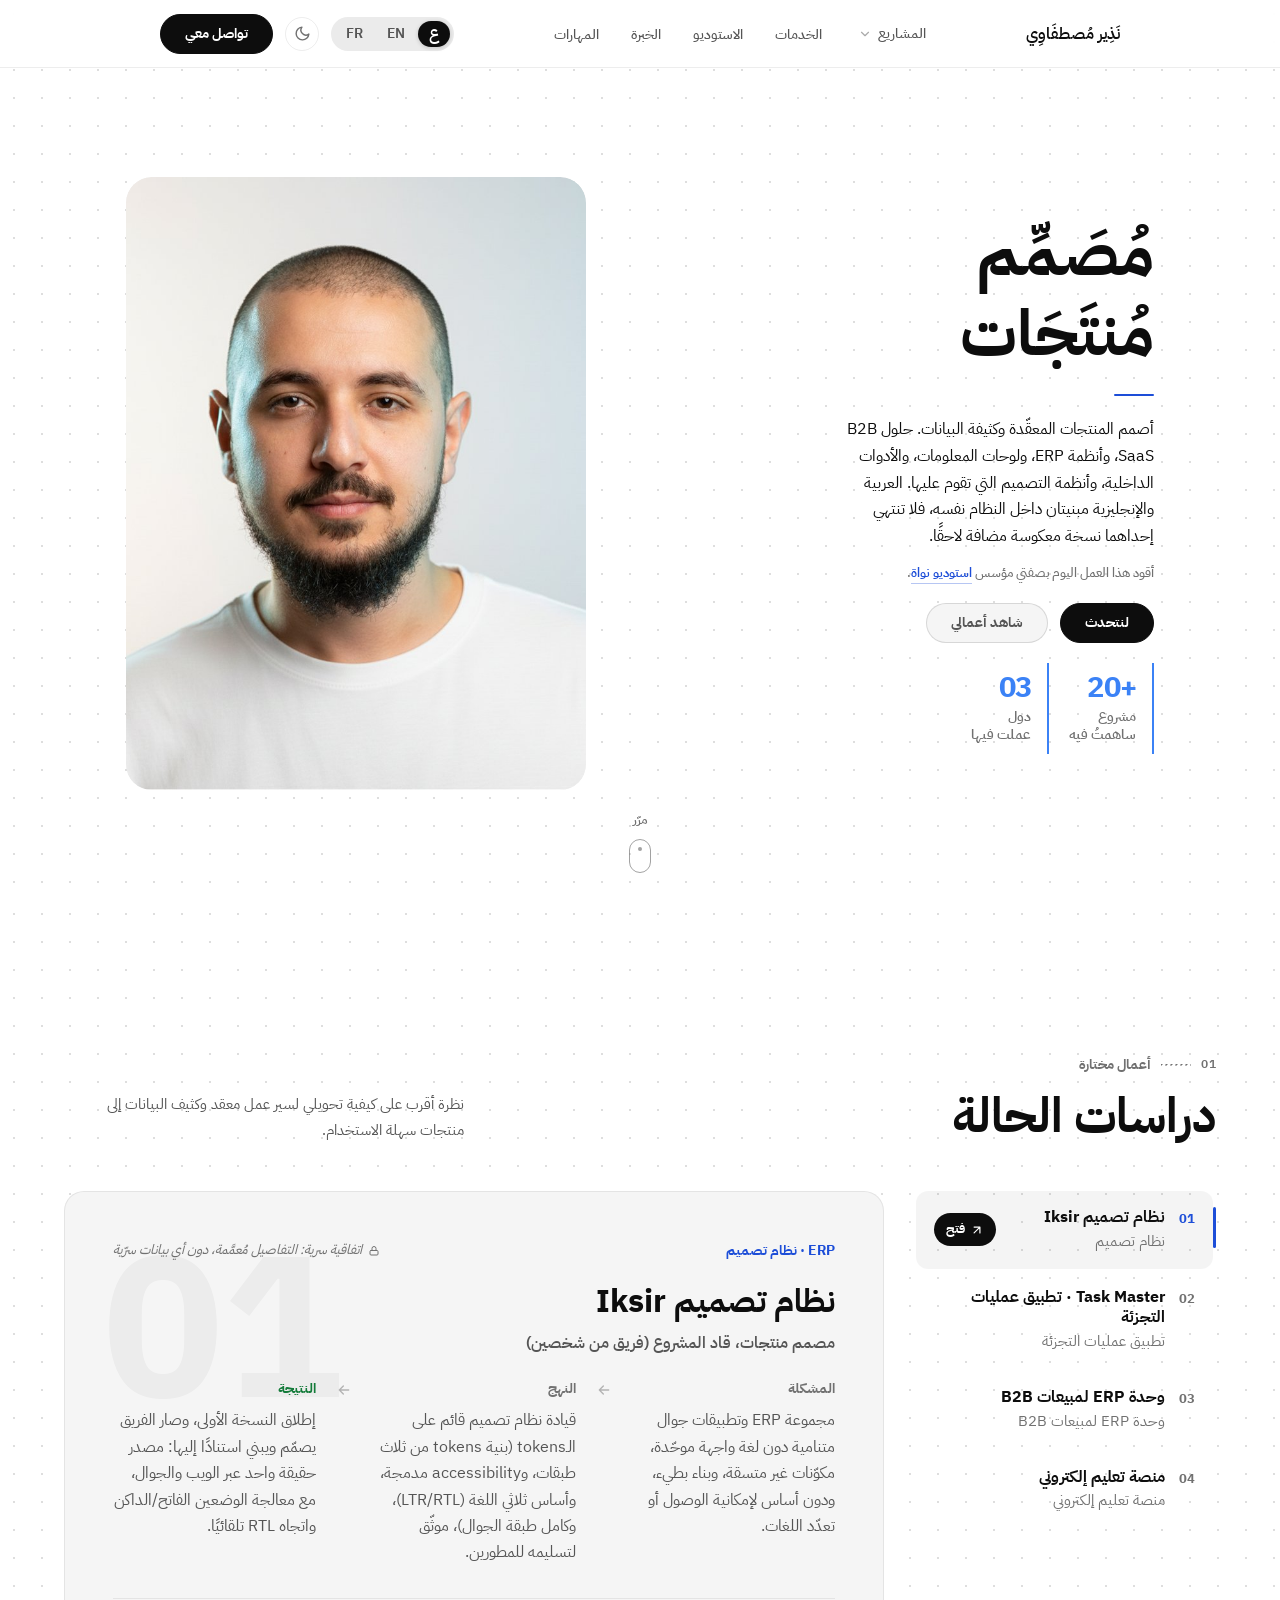
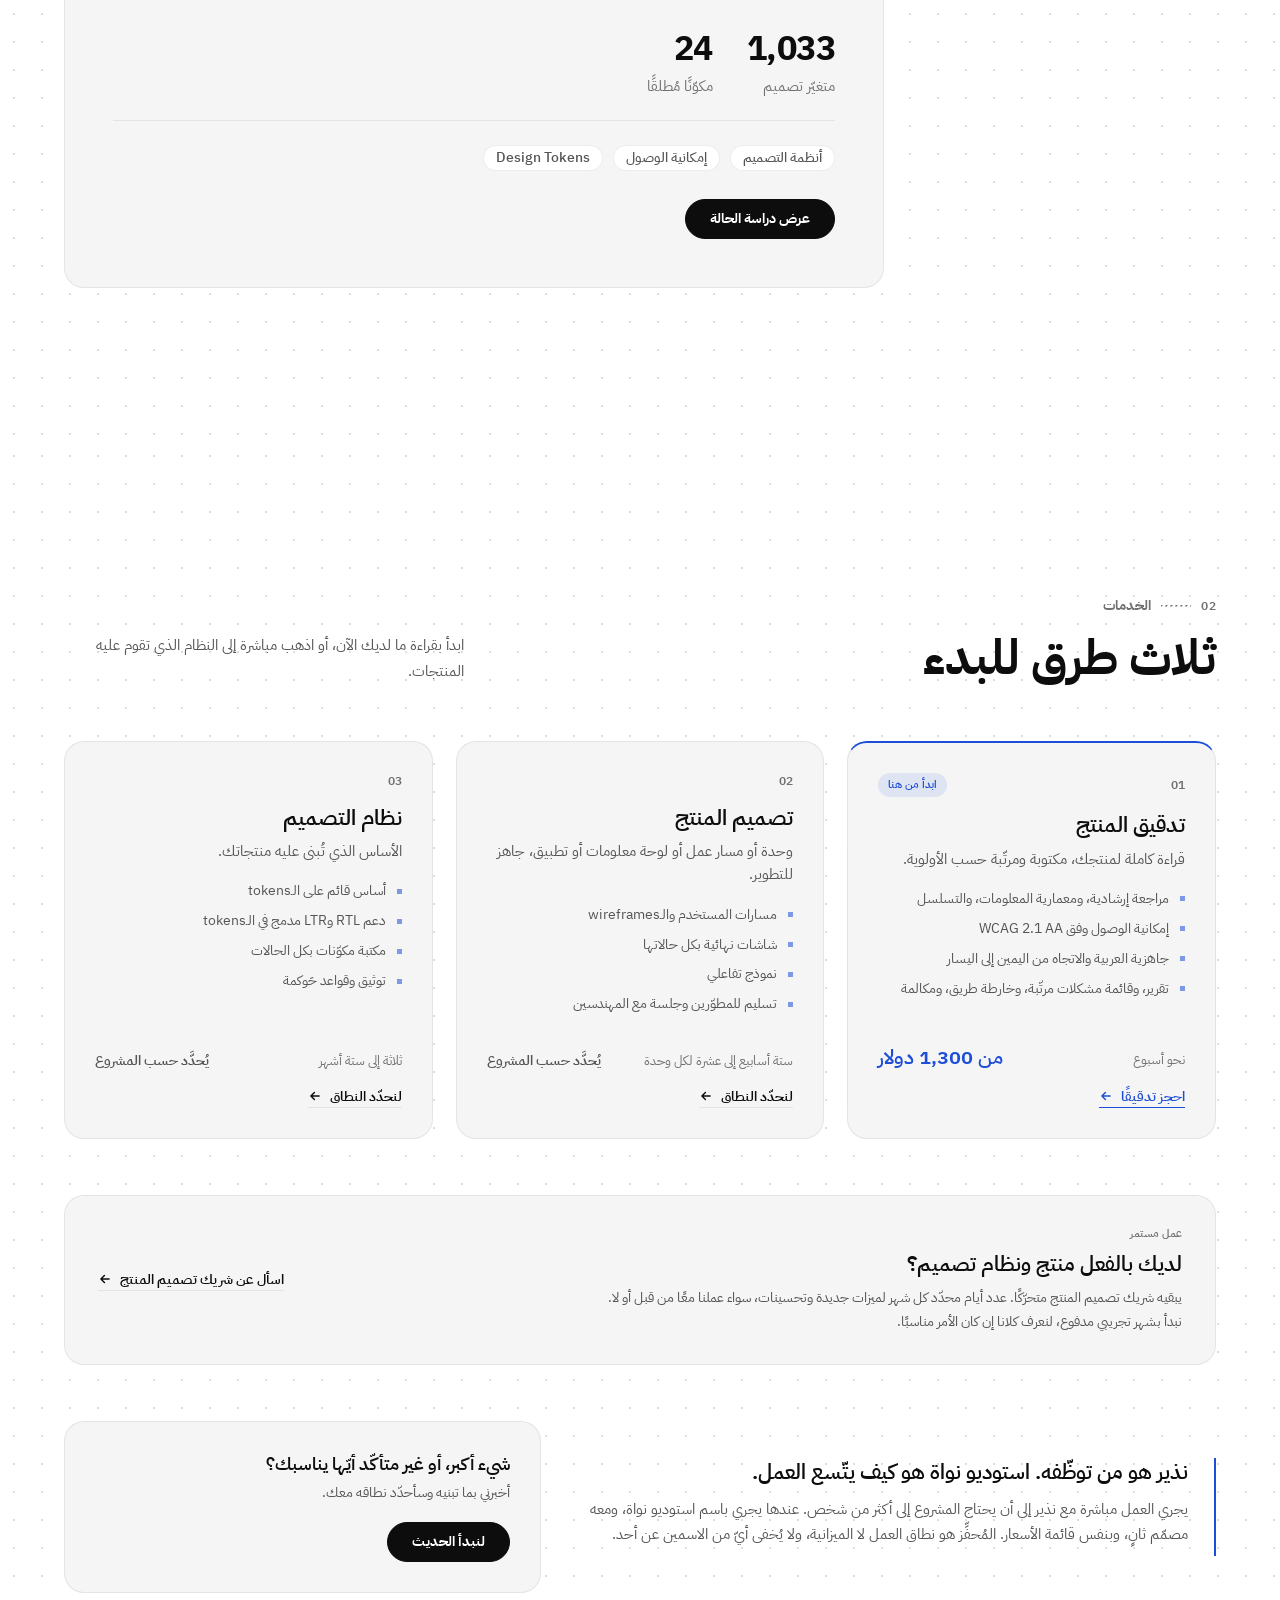
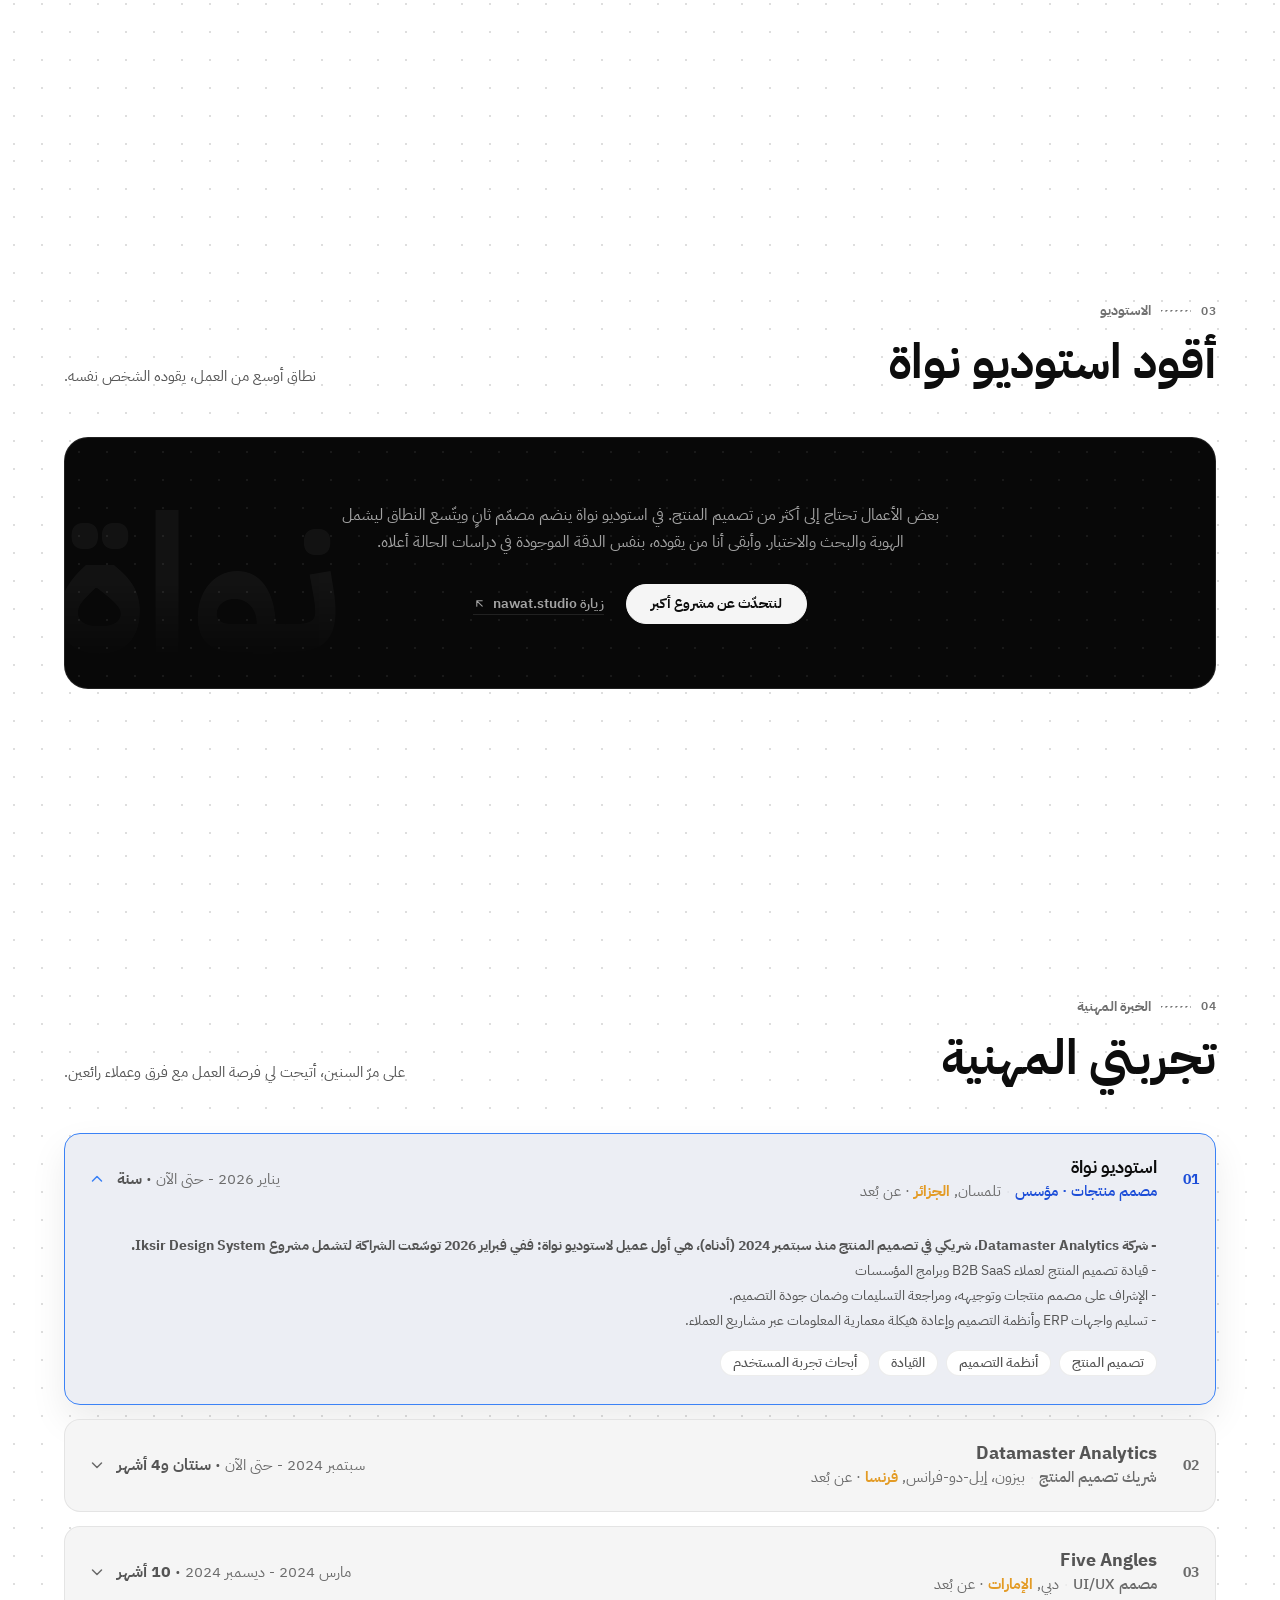
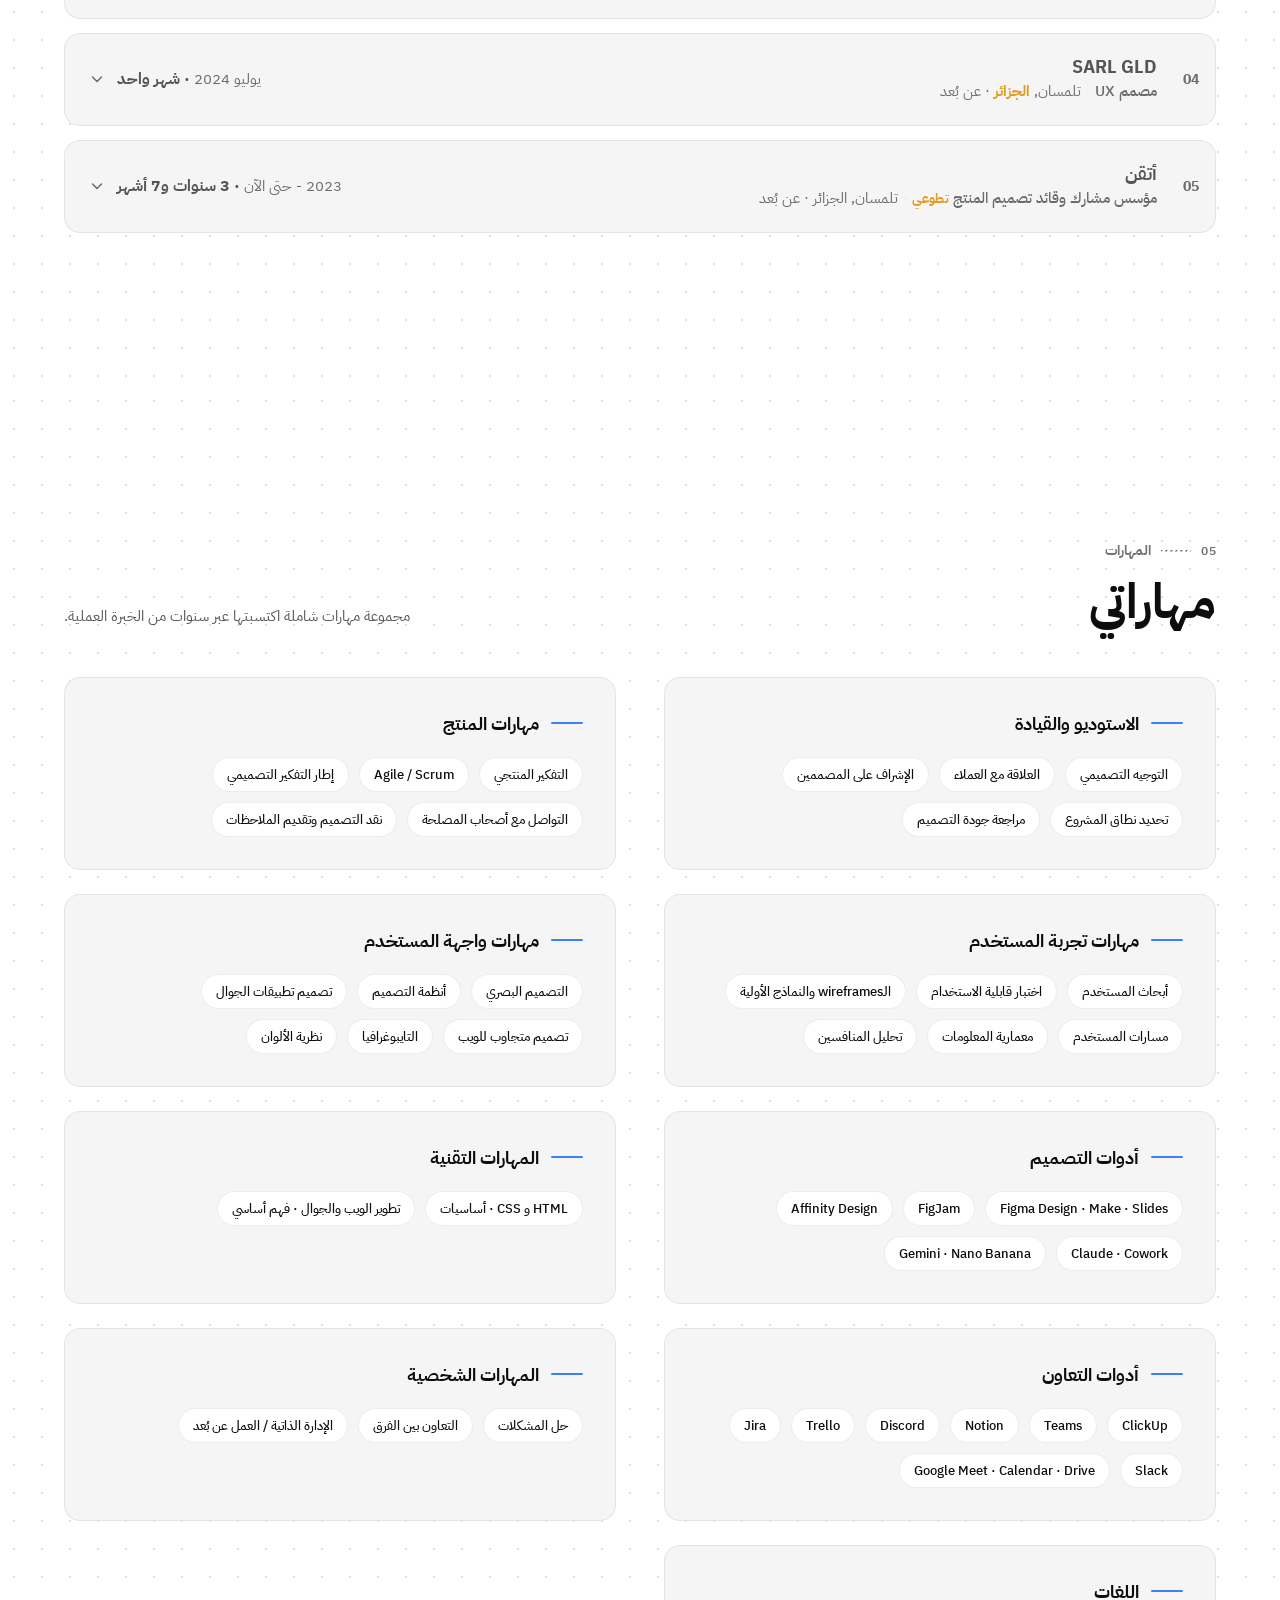
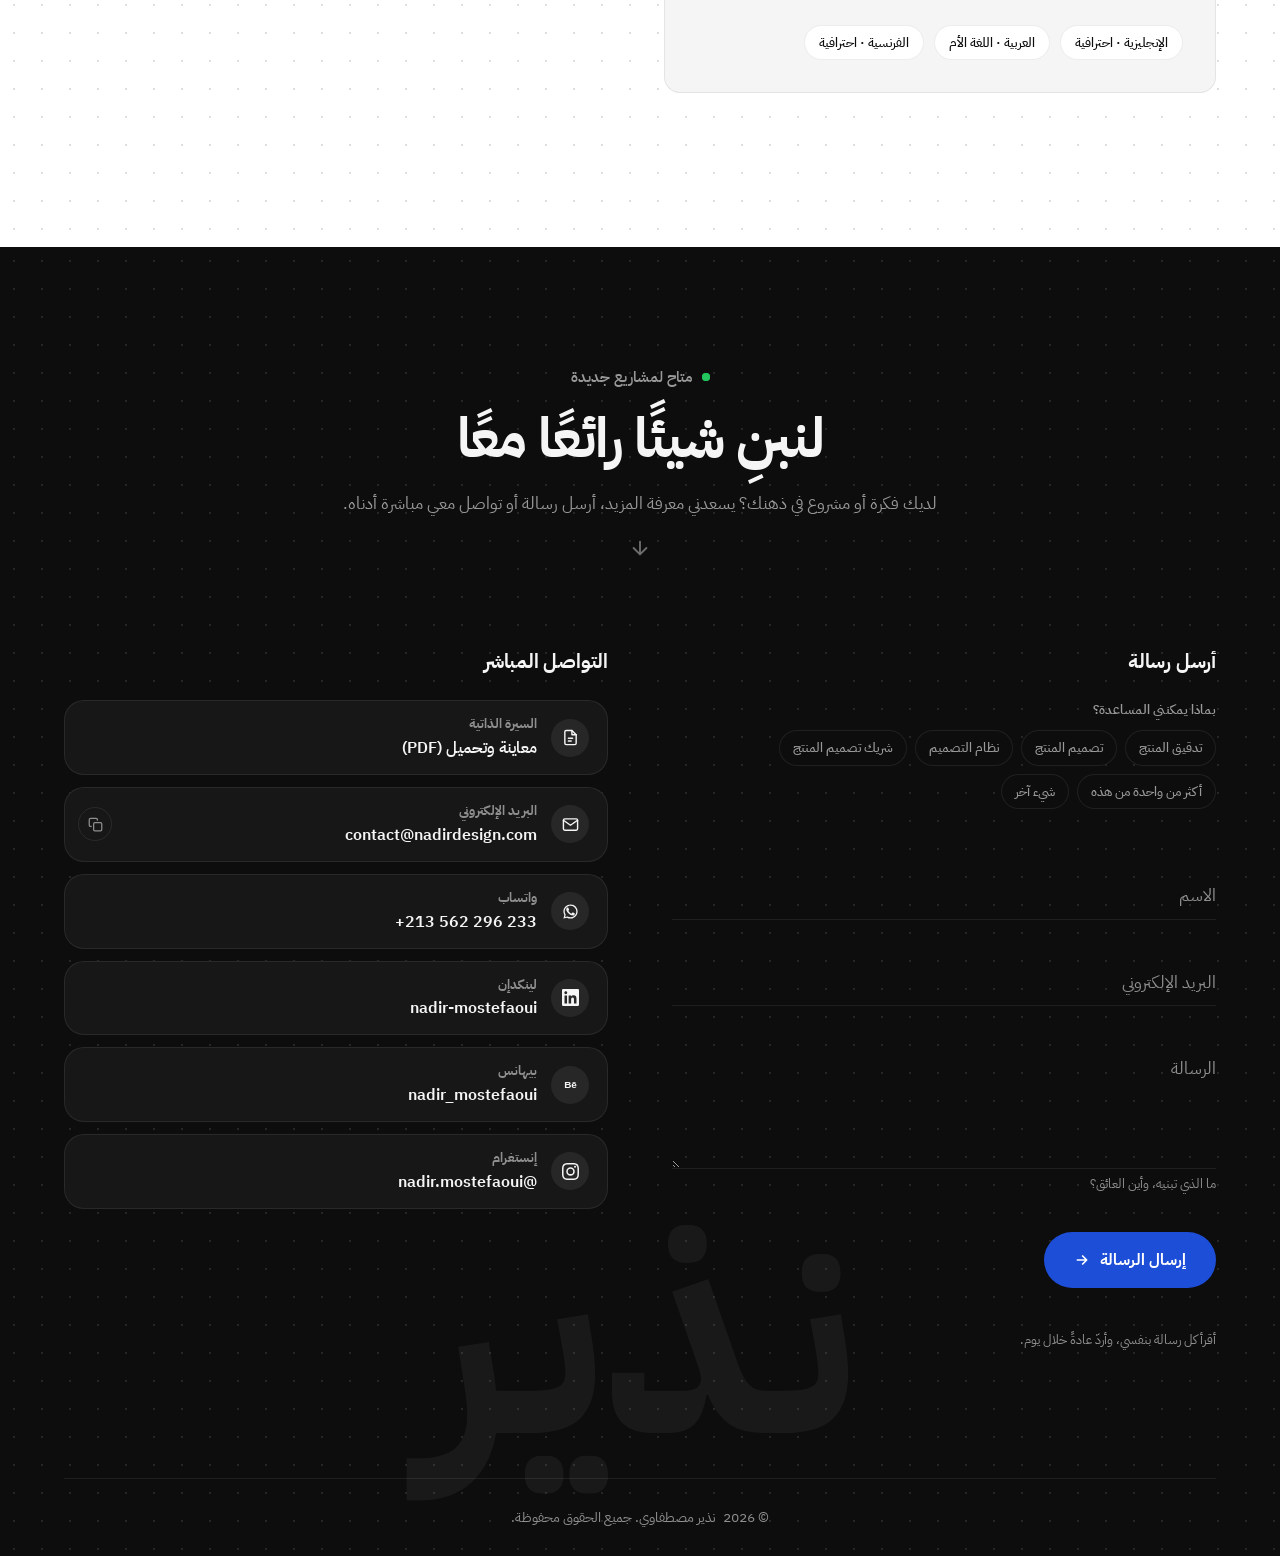
==== commit 6742e626: "Fix Experience location order and improve Iksir partner credit section - Five Angles experience entr" ====
--- a/index.html
+++ b/index.html
@@ -1003,7 +1003,7 @@
                 <span class="expa-sublabel">
                   <span class="expa-role-inline" data-i18n="experience.five.role">UI/UX Designer</span>
                   <span class="expa-loc-sep" aria-hidden="true">·</span>
-                  <span class="expa-loc-inline"><span class="exp-country" data-i18n="experience.five.country">United Arab Emirates</span>, <span data-i18n="experience.five.city">Dubai</span> · <span data-i18n="experience.five.work_type">Remote</span></span>
+                  <span class="expa-loc-inline"><span data-i18n="experience.five.city">Dubai</span>, <span class="exp-country" data-i18n="experience.five.country">UAE</span> · <span data-i18n="experience.five.work_type">Remote</span></span>
                 </span>
               </span>
               <span class="expa-right">
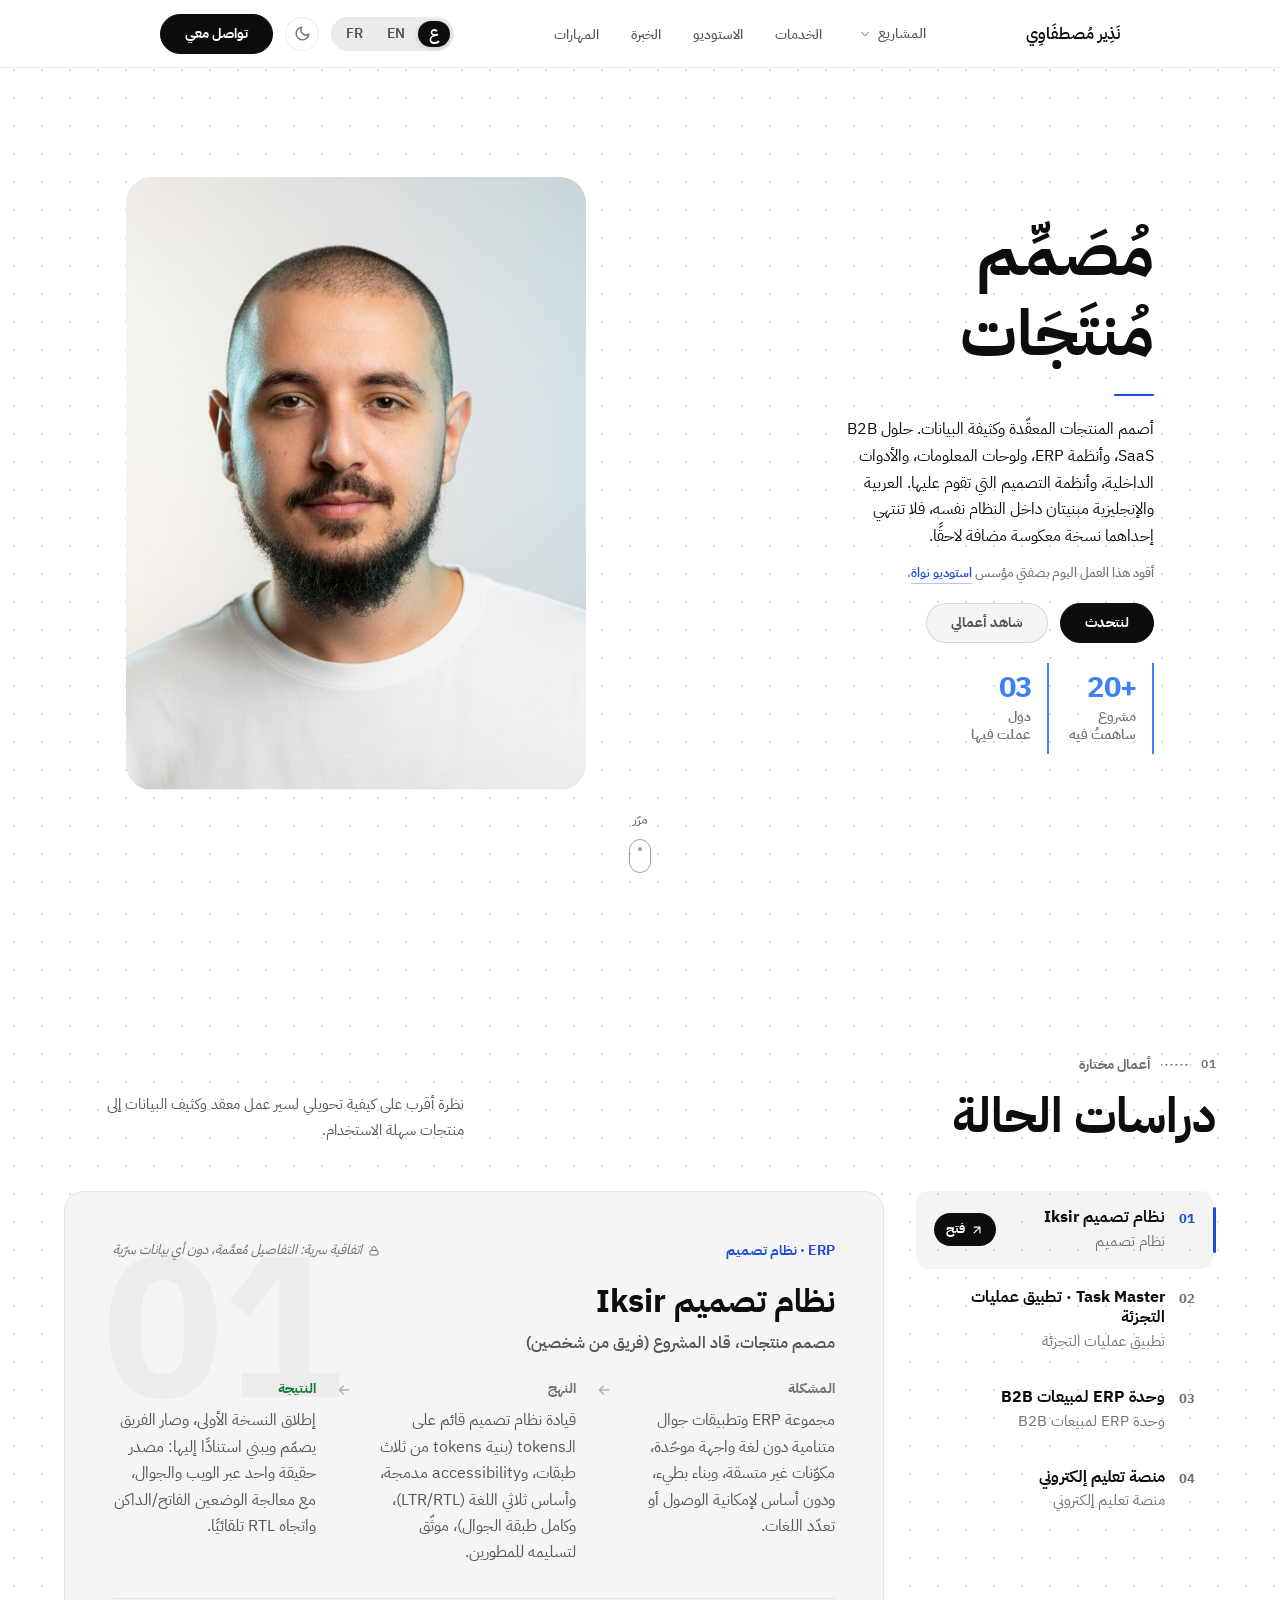
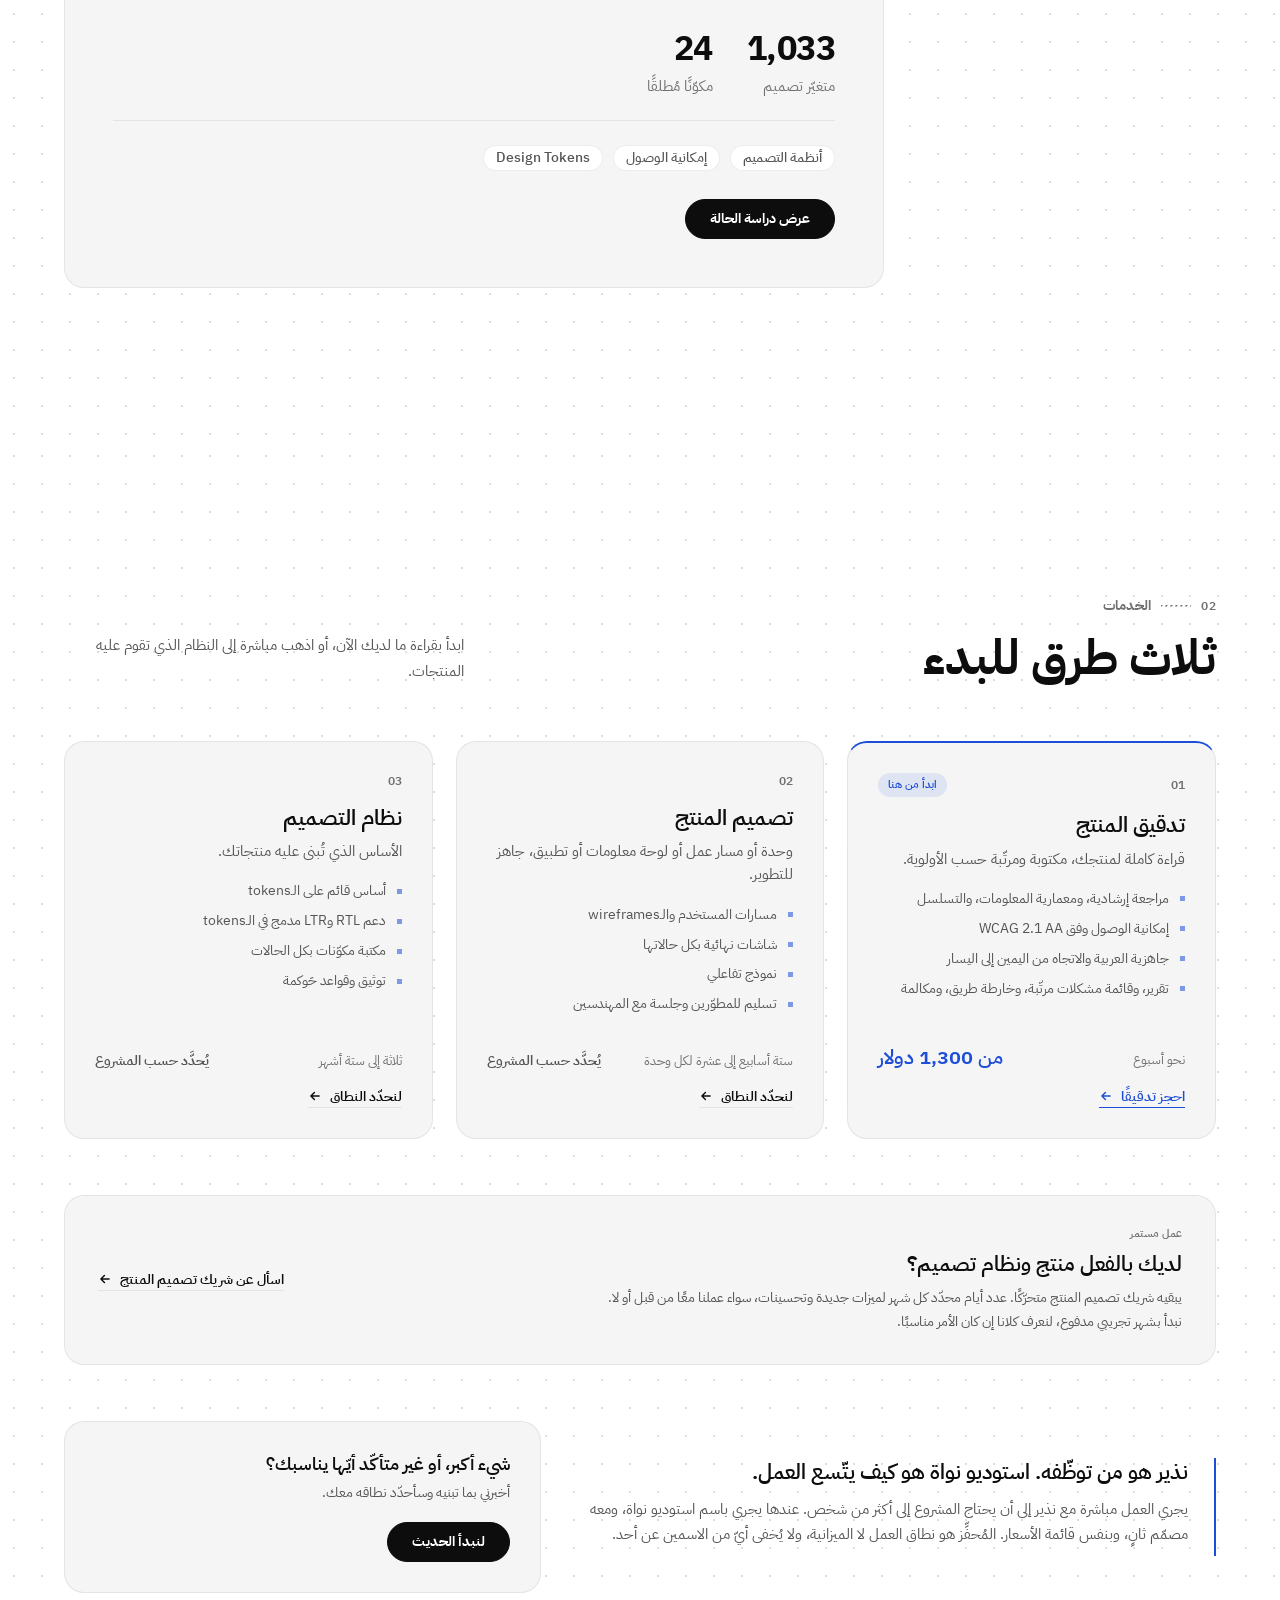
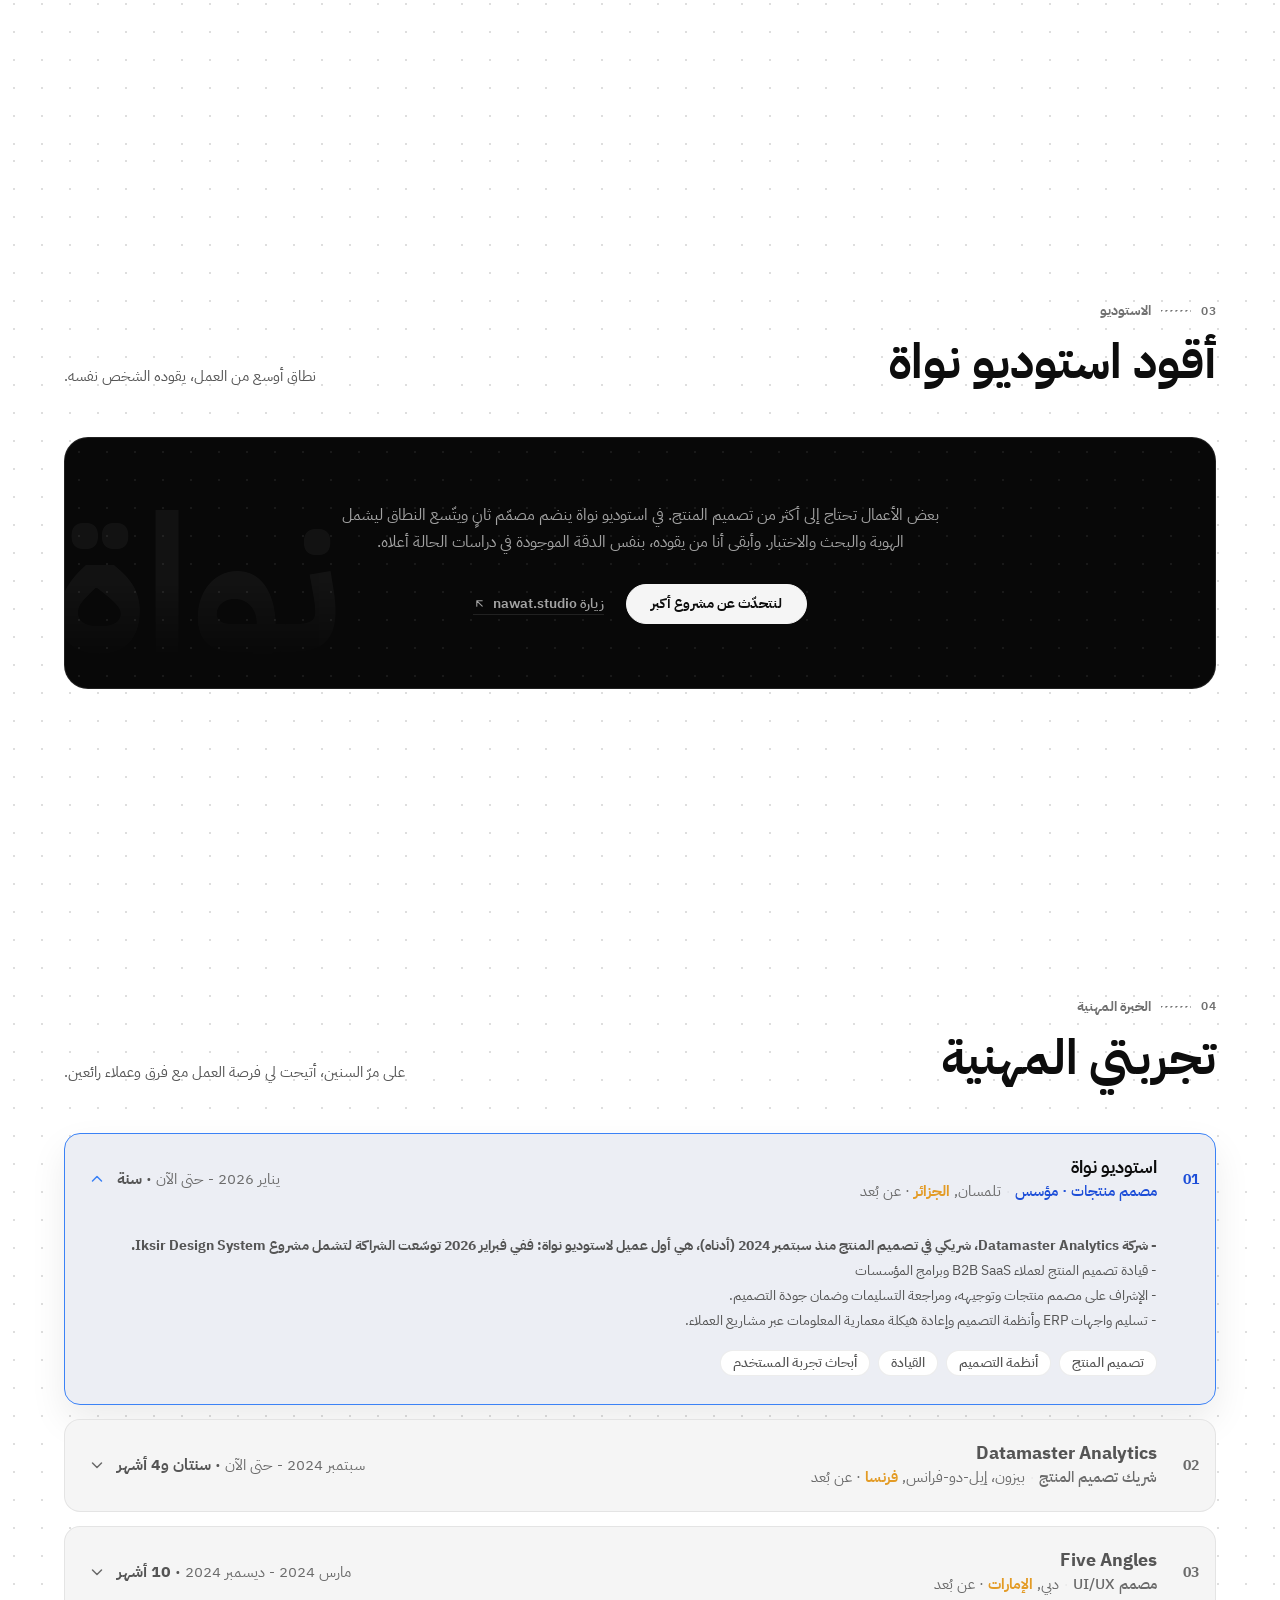
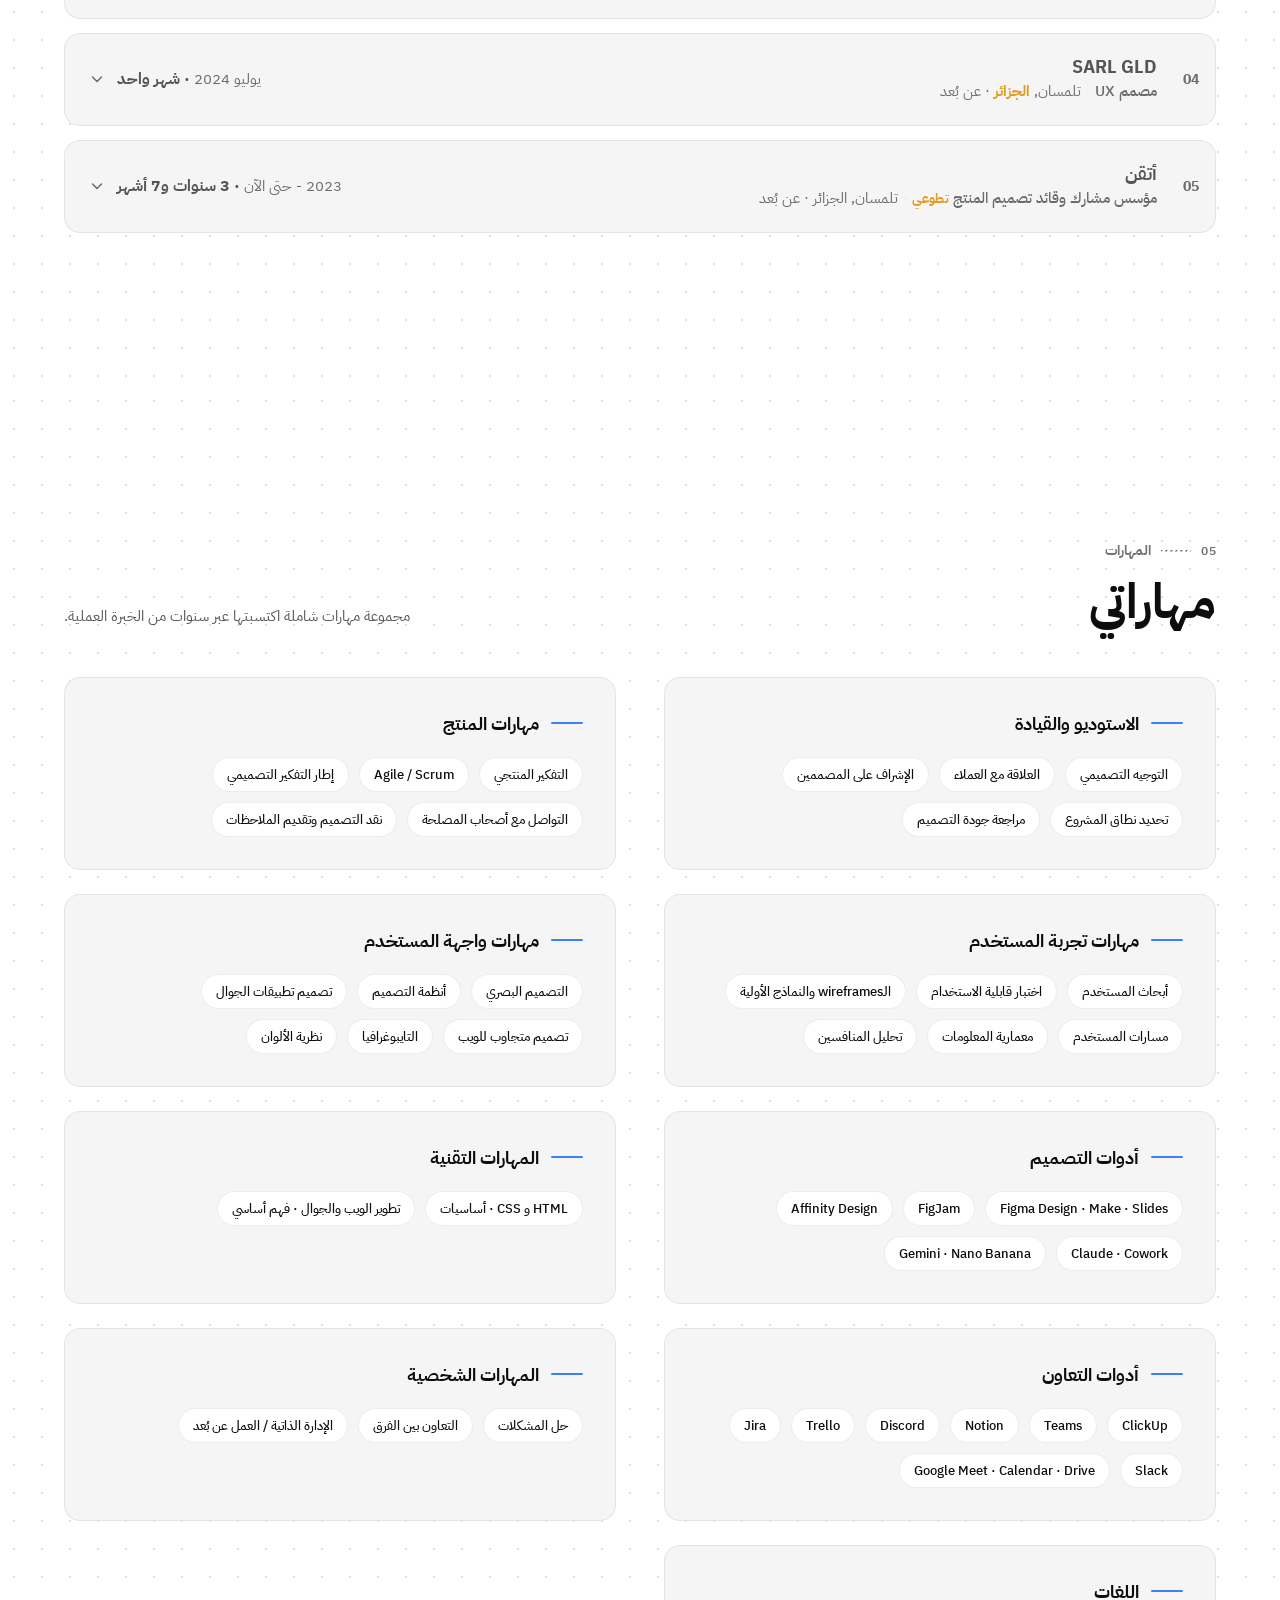
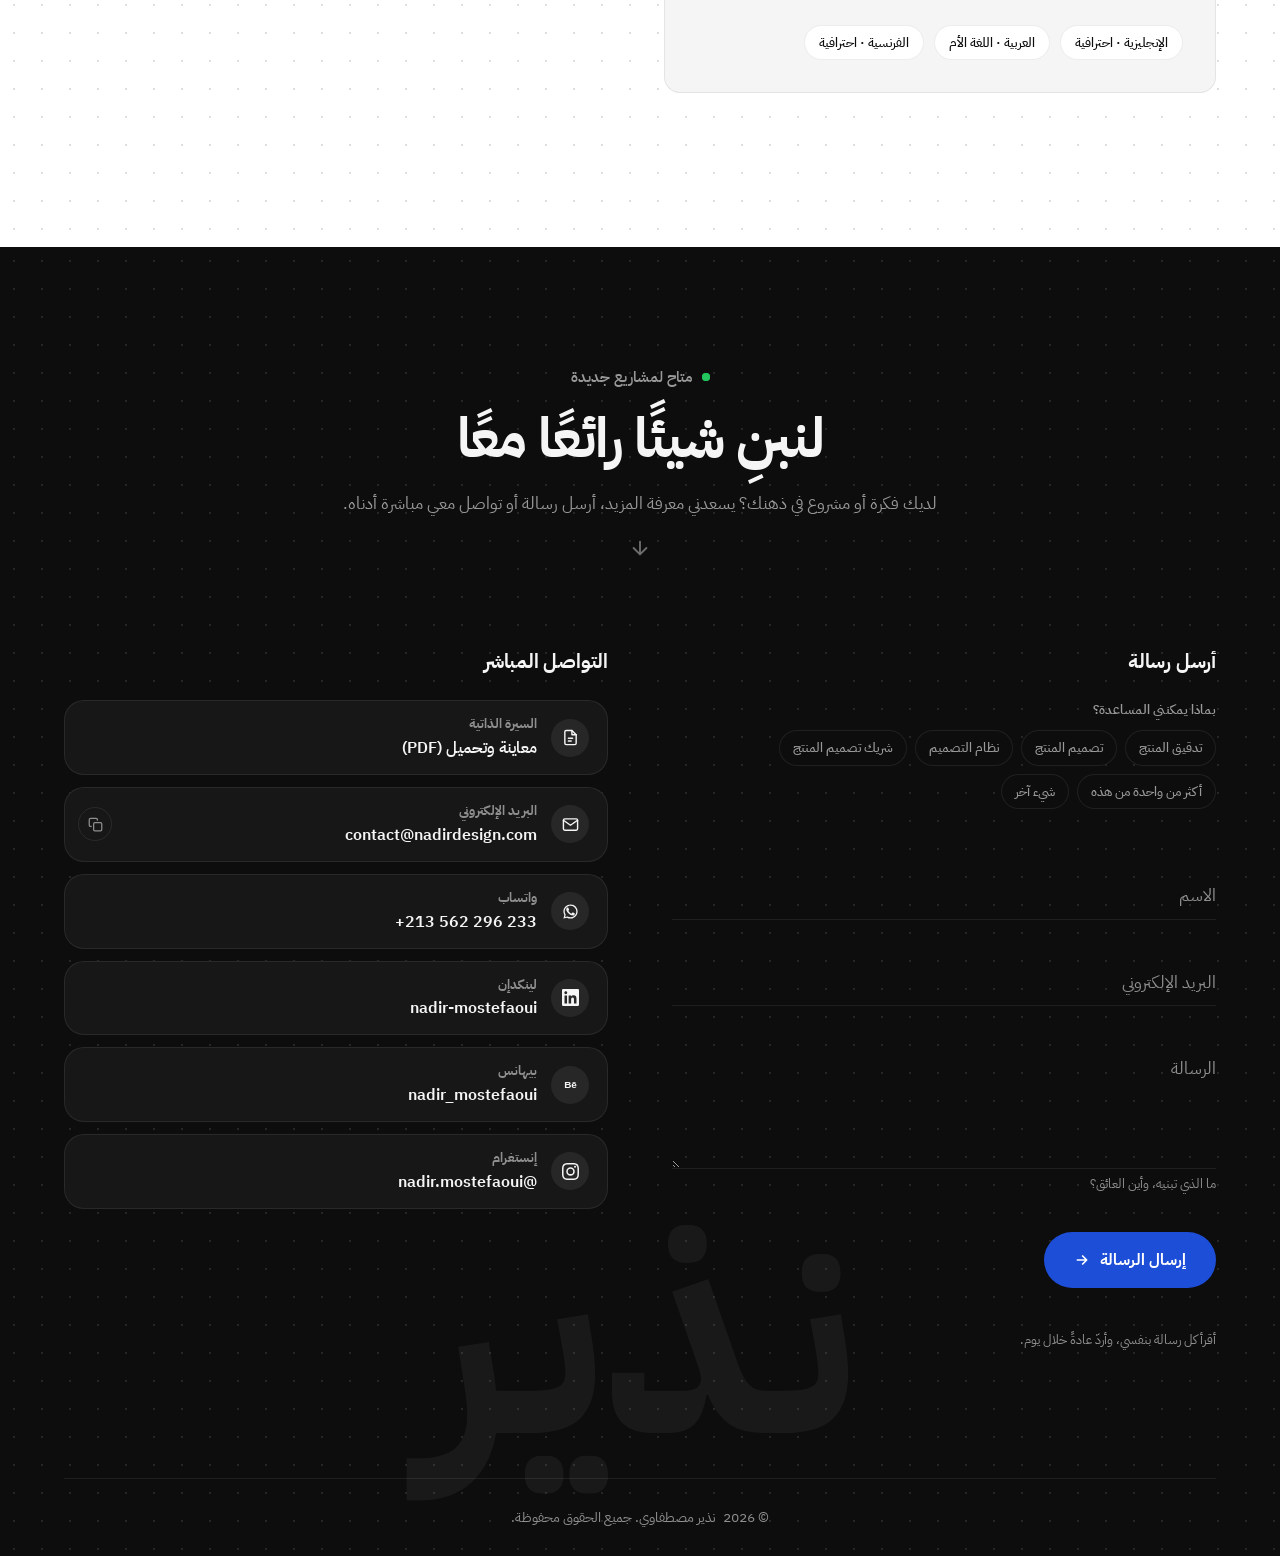
==== commit 11de4dc2: "Replace CV with updated version - Replaced the CV PDF in assets/ with the latest version - Updated t" ====
--- a/index.html
+++ b/index.html
@@ -1481,7 +1481,7 @@
 
   <!-- Scripts -->
   <!-- CV preview modal -->
-  <div class="cv-modal" id="cvModal" data-cv-pdf="assets/Nadir%20Mostefaoui%20-%20Product%20Designer%20-%20CV.pdf" data-cv-drive="https://drive.google.com/file/d/1Vdpx5Cs3C1-dHbQ8HWst6M8-trxLCbi3/view?usp=sharing" hidden>
+  <div class="cv-modal" id="cvModal" data-cv-pdf="assets/Nadir%20Mostefaoui%20-%20Product%20Designer%20-%20CV.pdf" data-cv-drive="https://drive.google.com/file/d/1im9QUTOQlb7RFq1Uaruld8IK3woighQu/view?usp=sharing" hidden>
     <div class="cv-modal__backdrop" data-cv-close></div>
     <div class="cv-modal__dialog" role="dialog" aria-modal="true" aria-labelledby="cvModalTitle">
       <div class="cv-modal__head">
@@ -1501,7 +1501,7 @@
           <svg width="16" height="16" viewBox="0 0 24 24" fill="none" stroke="currentColor" stroke-width="2" stroke-linecap="round" stroke-linejoin="round" aria-hidden="true"><path d="M21 15v4a2 2 0 0 1-2 2H5a2 2 0 0 1-2-2v-4"/><path d="M7 10l5 5 5-5"/><path d="M12 15V3"/></svg>
           <span data-i18n="footer.cv_download">Download PDF</span>
         </a>
-        <a class="btn btn-ghost-fill" href="https://drive.google.com/file/d/1Vdpx5Cs3C1-dHbQ8HWst6M8-trxLCbi3/view?usp=sharing" target="_blank" rel="noopener noreferrer">
+        <a class="btn btn-ghost-fill" href="https://drive.google.com/file/d/1im9QUTOQlb7RFq1Uaruld8IK3woighQu/view?usp=sharing" target="_blank" rel="noopener noreferrer">
           <span data-i18n="footer.cv_open">Open in new tab</span>
           <svg class="btn-arrow" width="14" height="14" viewBox="0 0 24 24" fill="none" stroke="currentColor" stroke-width="2.5" stroke-linecap="round" stroke-linejoin="round" aria-hidden="true"><path d="M5 12h14M13 6l6 6-6 6"/></svg>
         </a>
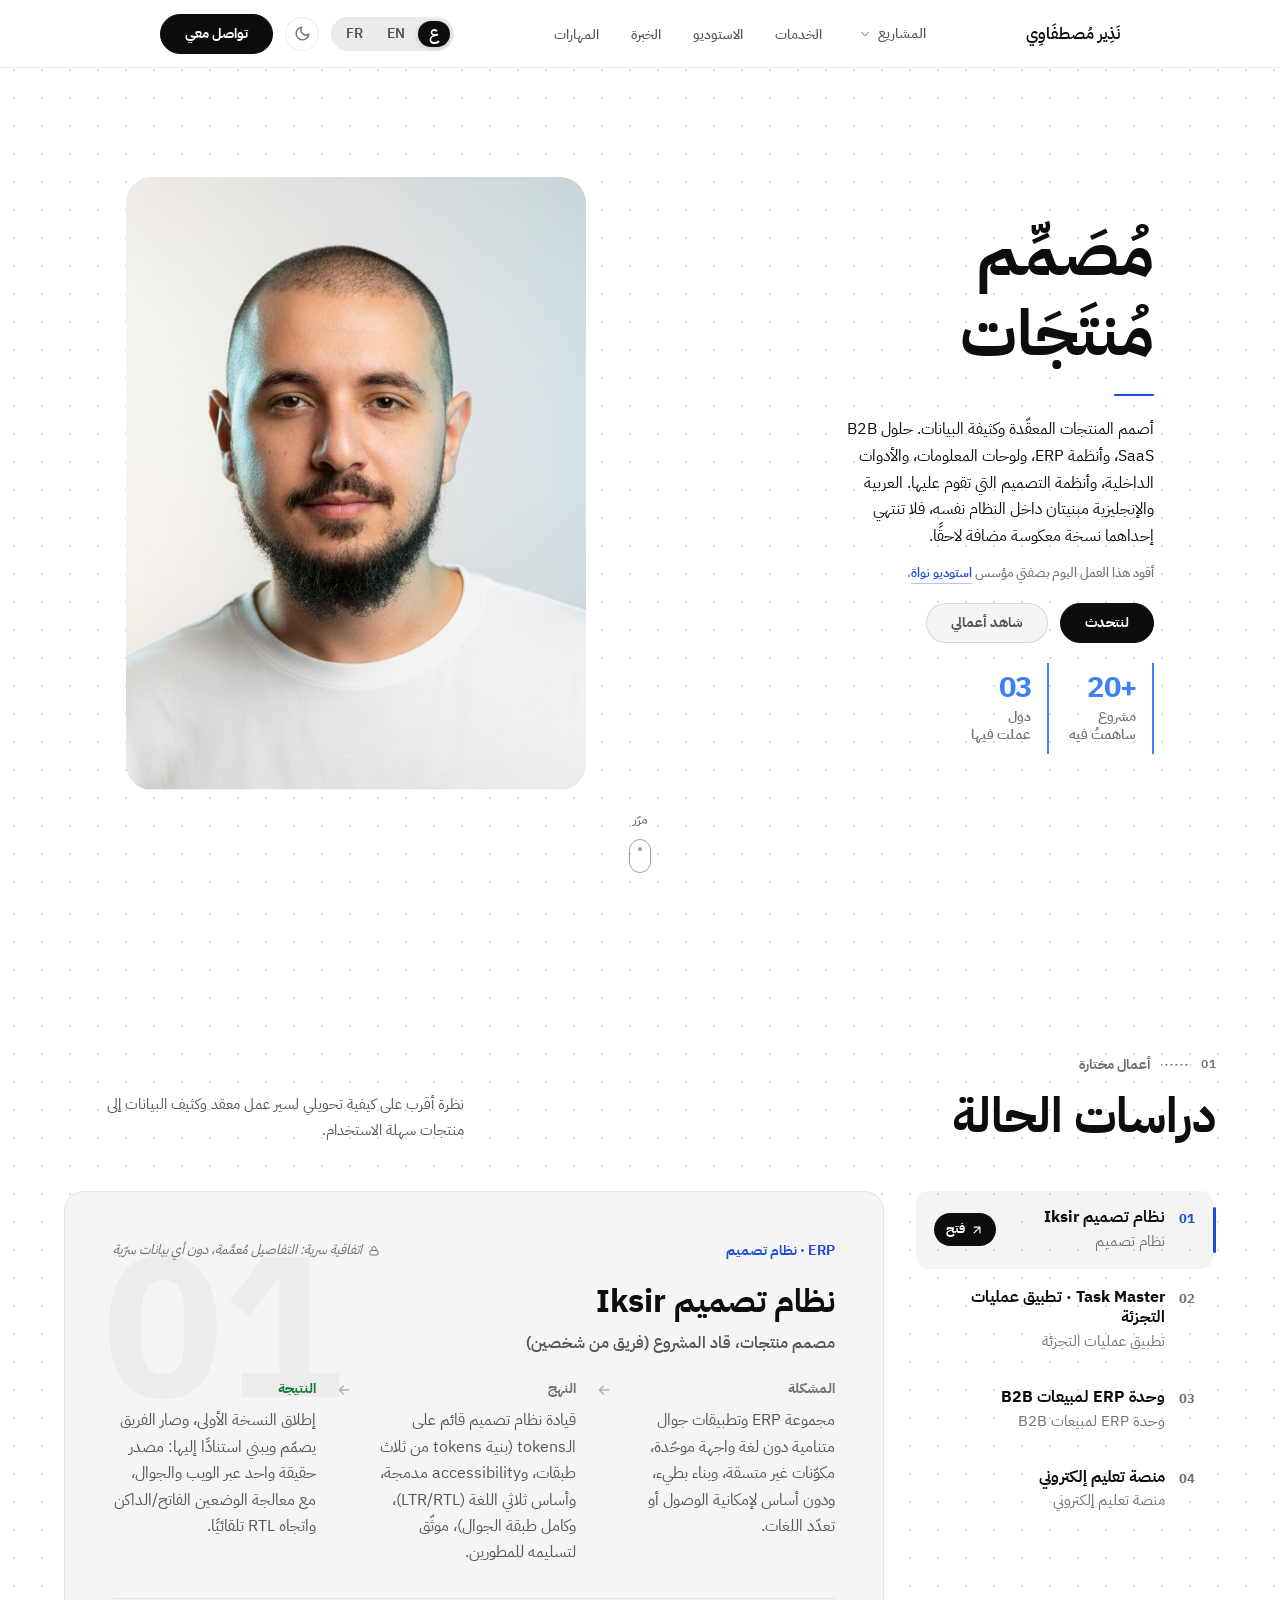
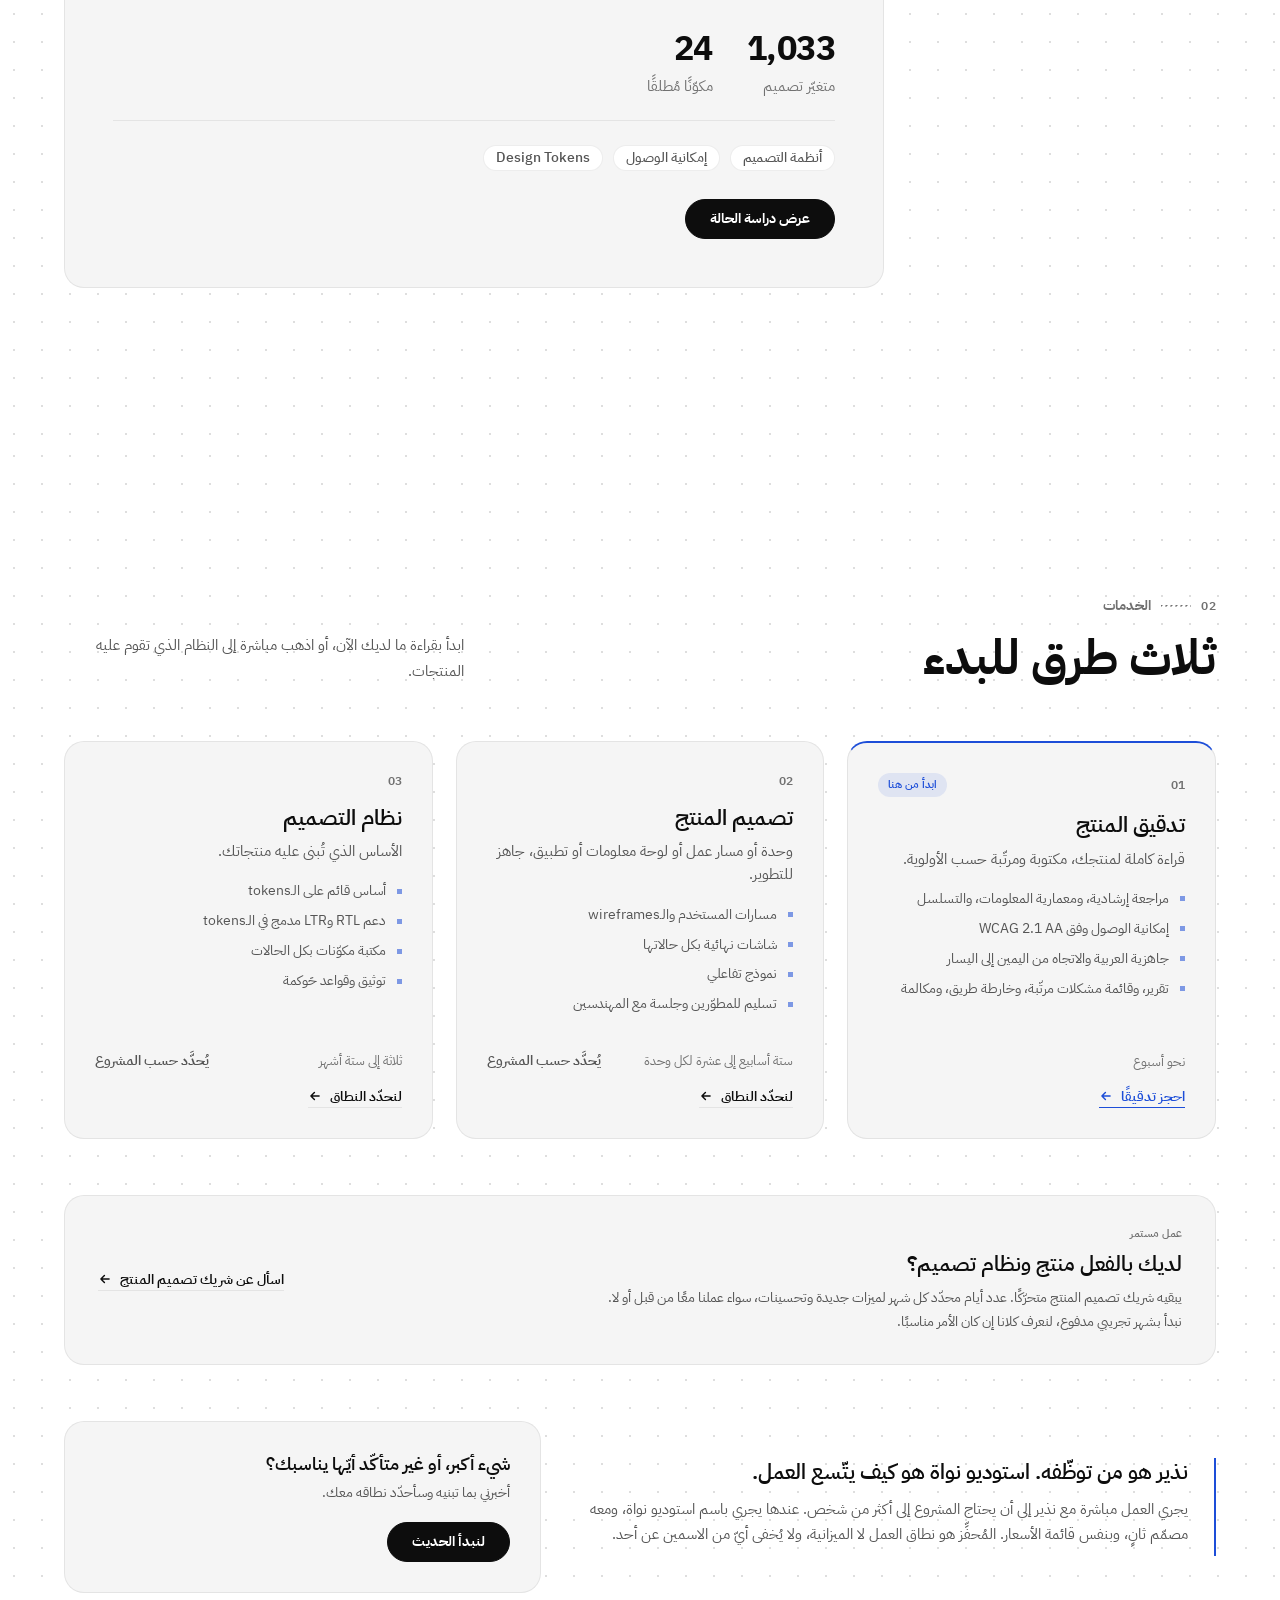
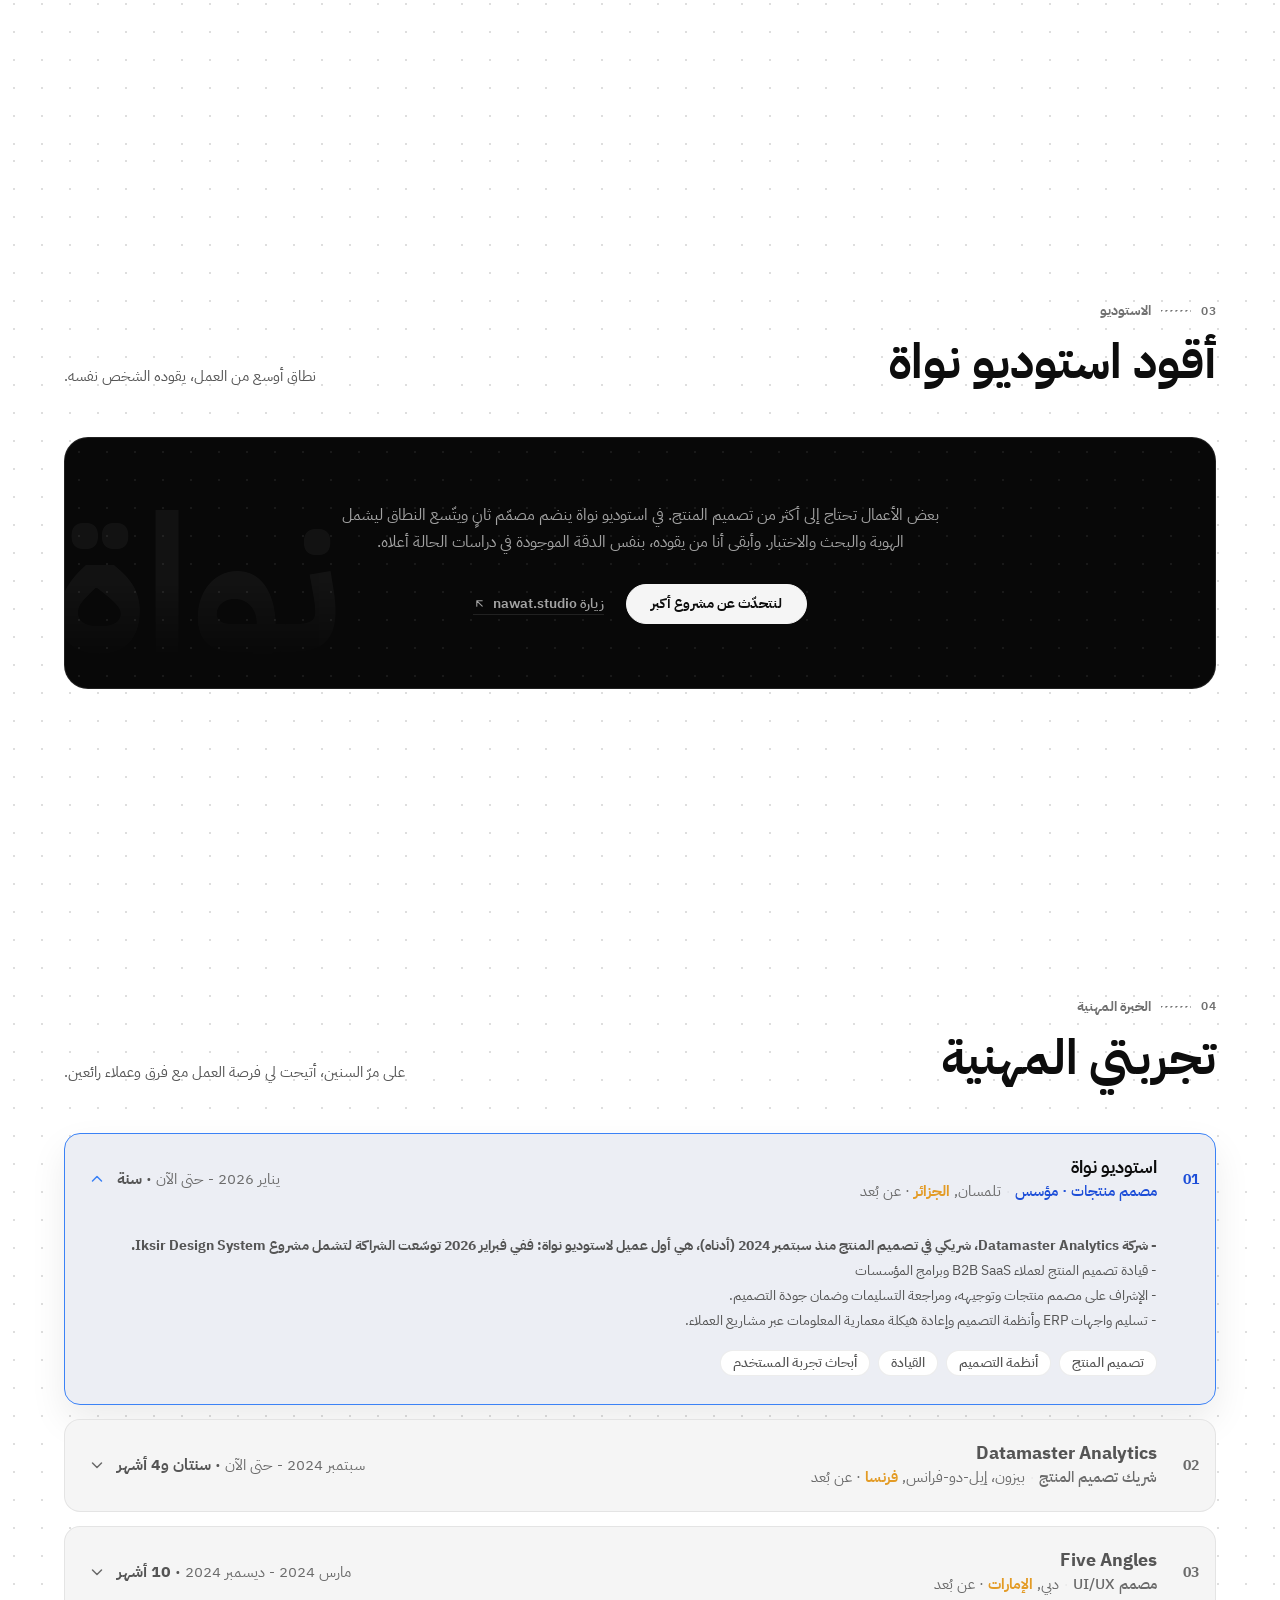
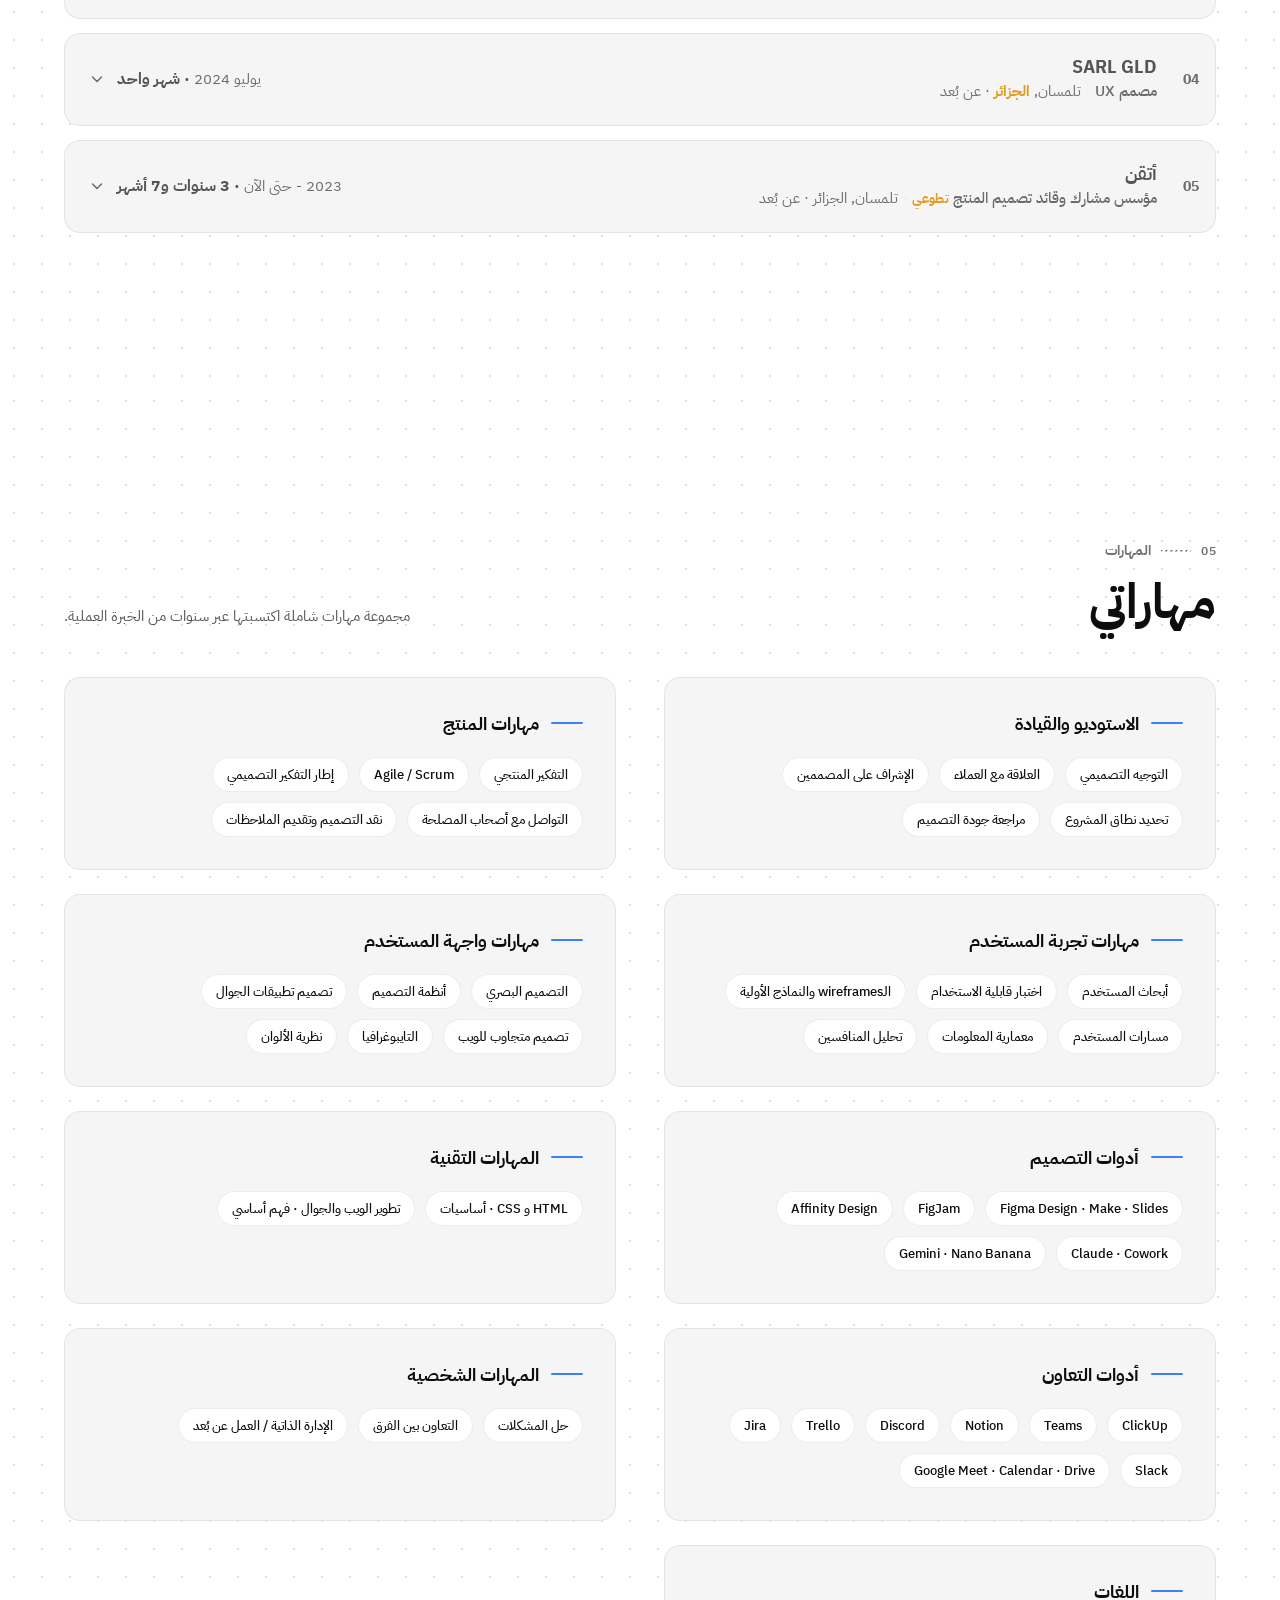
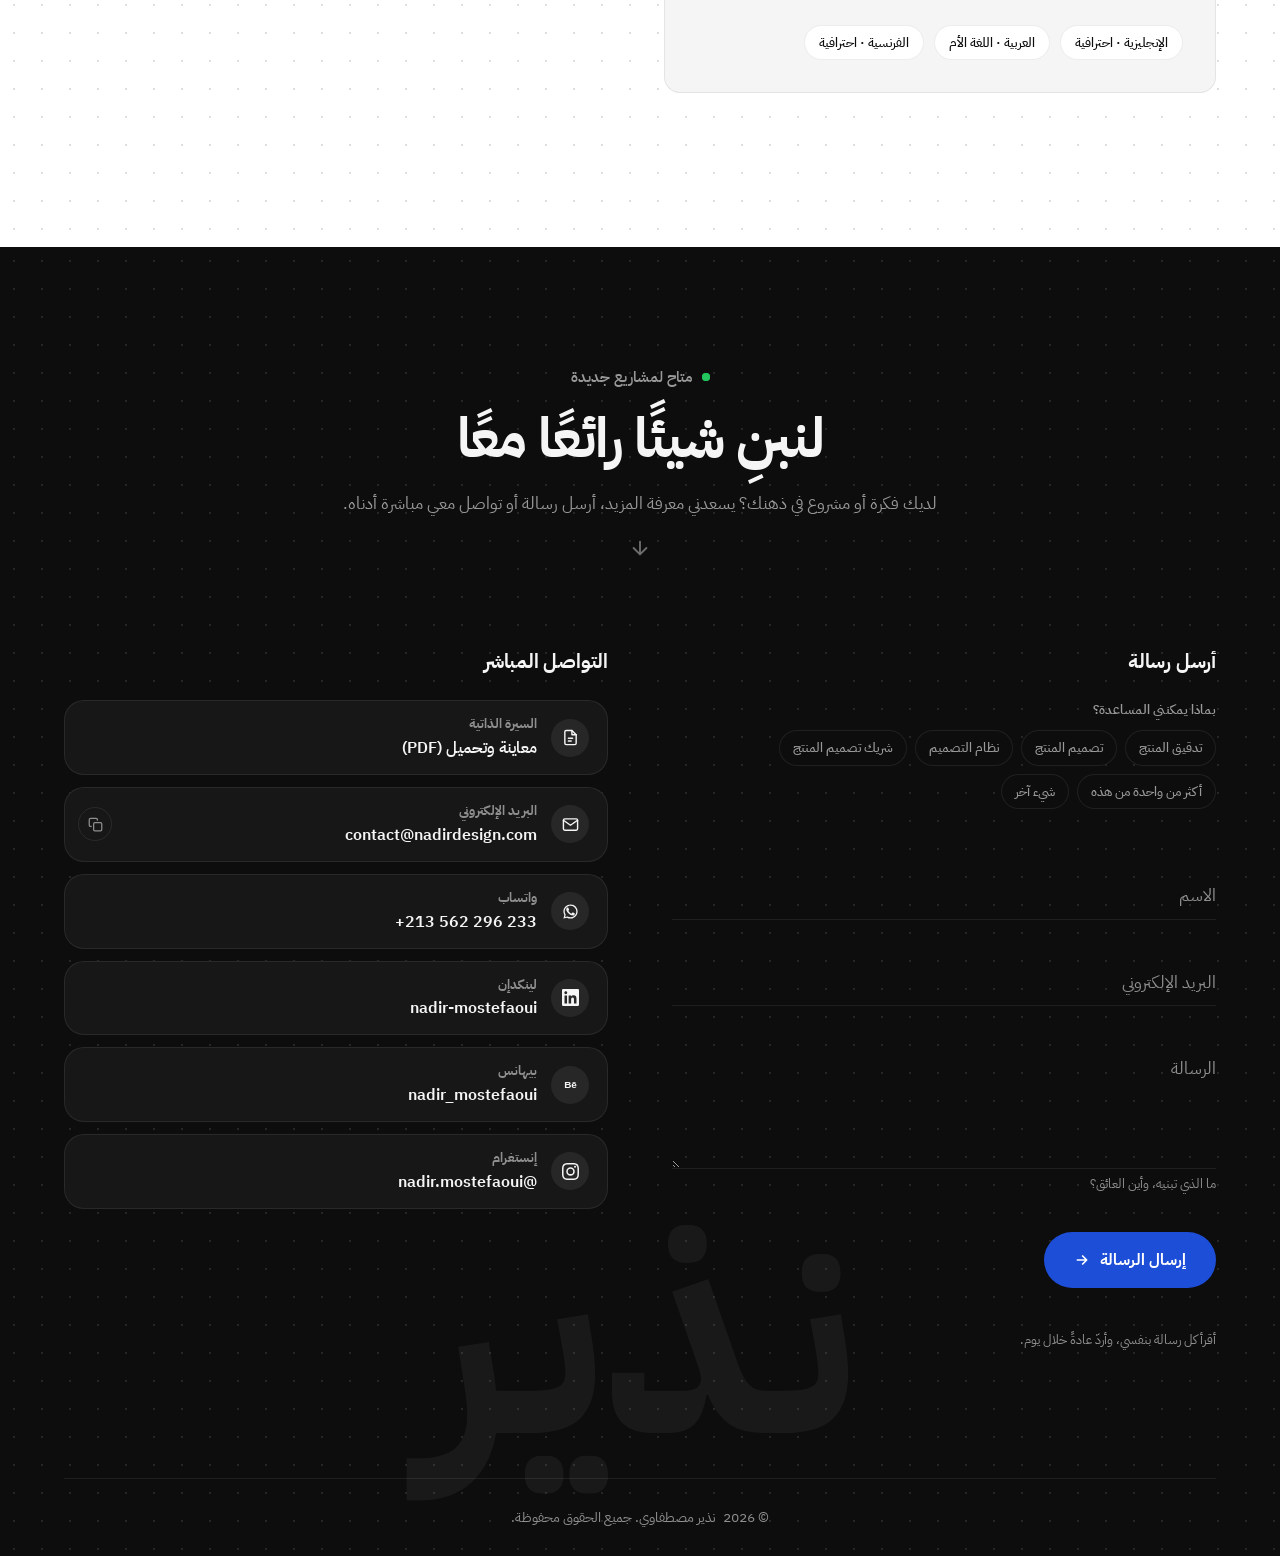
==== commit f0bcbb69: "Hide Product Audit price from Services section Hid the "From $1,300" figure on the Product Audit car" ====
--- a/index.html
+++ b/index.html
@@ -744,7 +744,7 @@
             </ul>
             <div class="svc-foot">
               <span class="svc-meta" data-i18n="services.s1_meta">About a week</span>
-              <span class="svc-price svc-price--figure" data-i18n="services.s1_price">From $1,300</span>
+              <span class="svc-price svc-price--figure" data-i18n="services.s1_price" hidden>From $1,300</span>
             </div>
             <a class="svc-cta svc-cta--primary" href="#contact" data-project-type="Product Audit"><span data-i18n="services.s1_cta">Book an audit</span><svg class="btn-arrow" width="14" height="14" viewBox="0 0 24 24" fill="none" stroke="currentColor" stroke-width="2.5" stroke-linecap="round" stroke-linejoin="round" aria-hidden="true"><path d="M5 12h14M13 6l6 6-6 6"/></svg></a>
           </article>
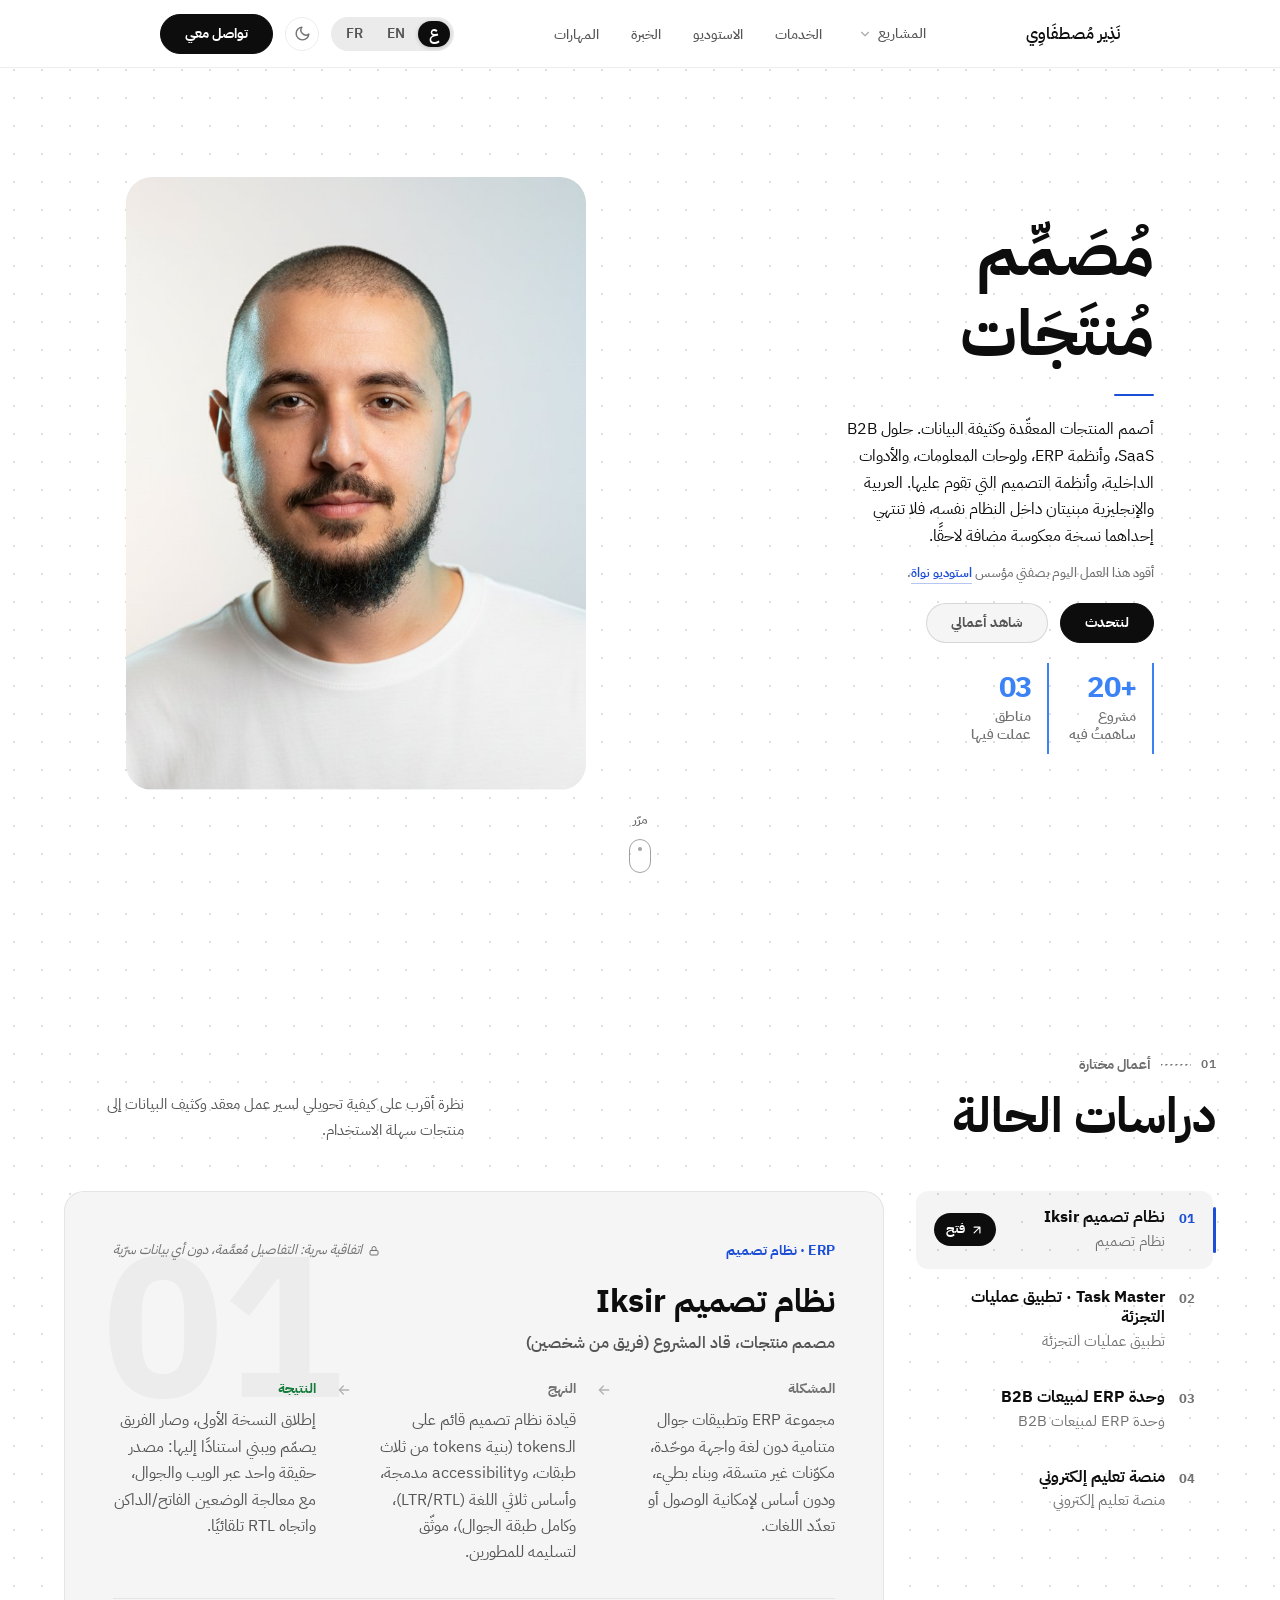
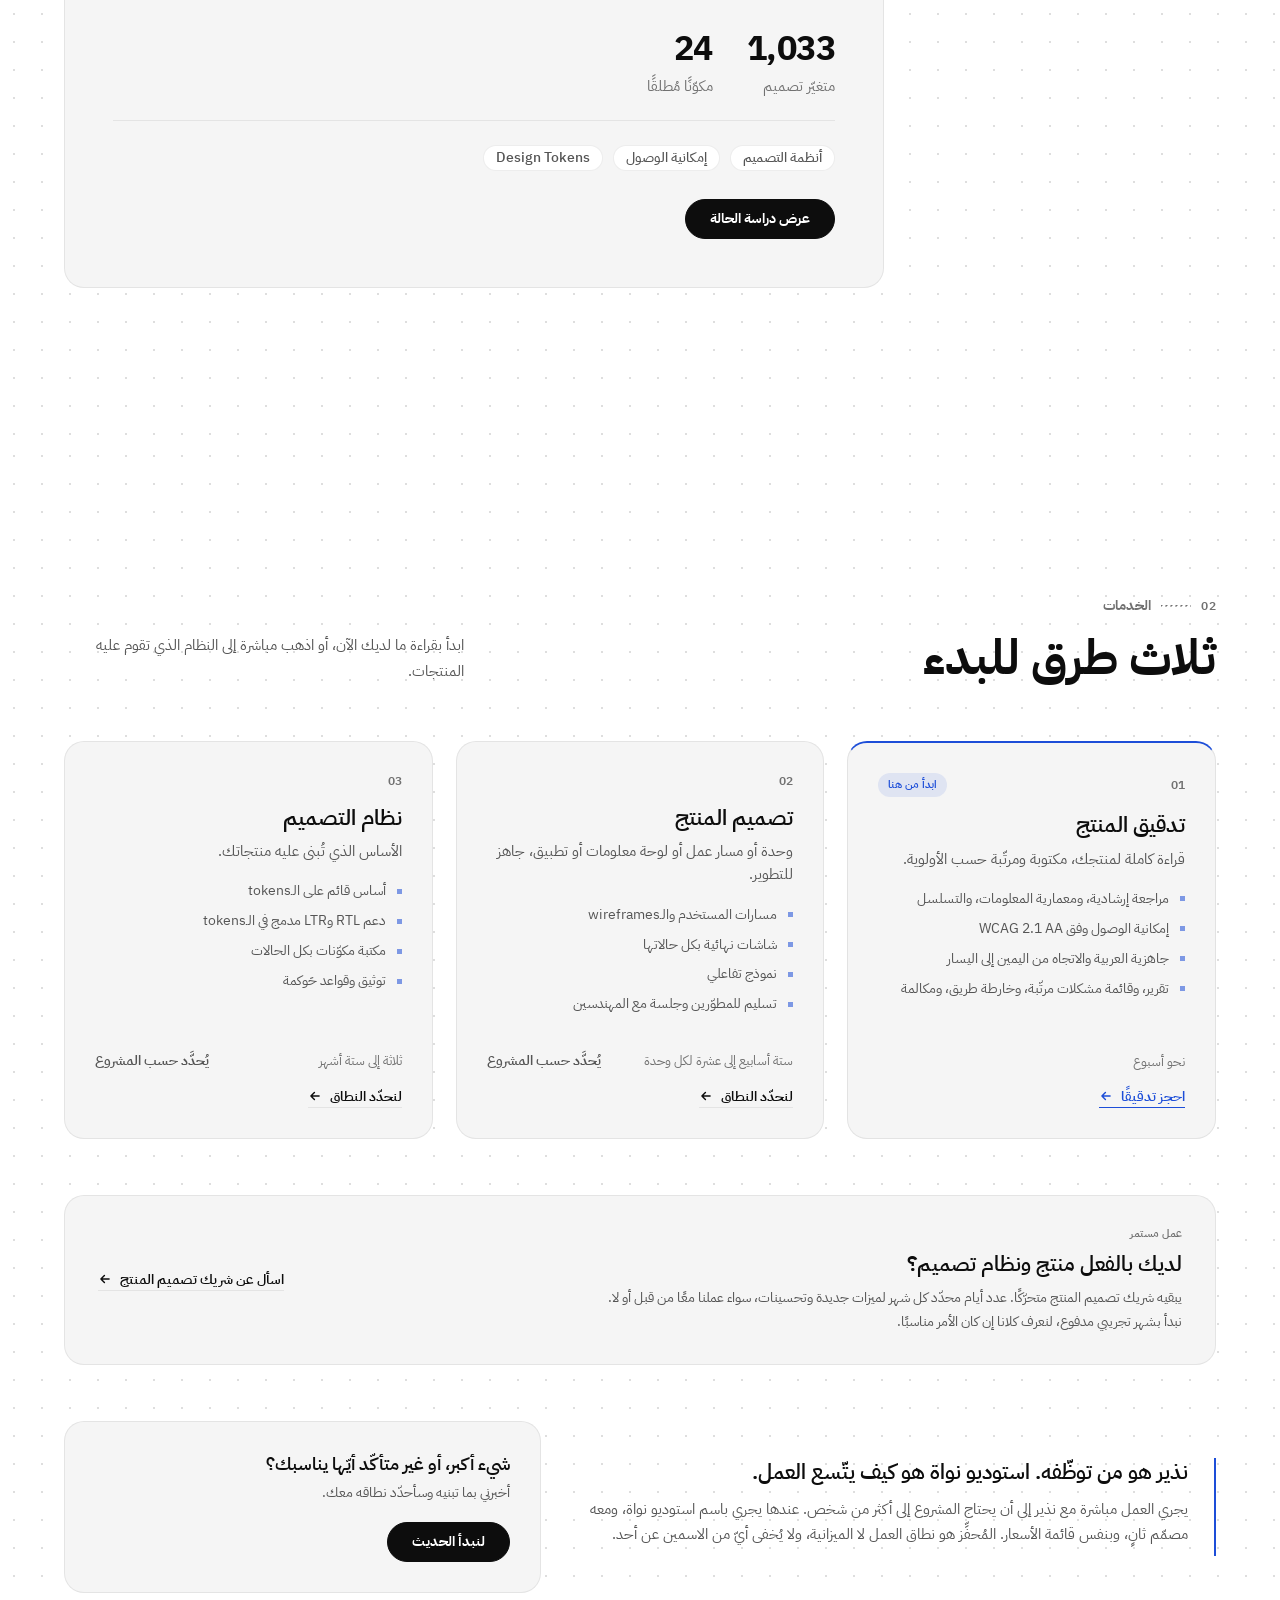
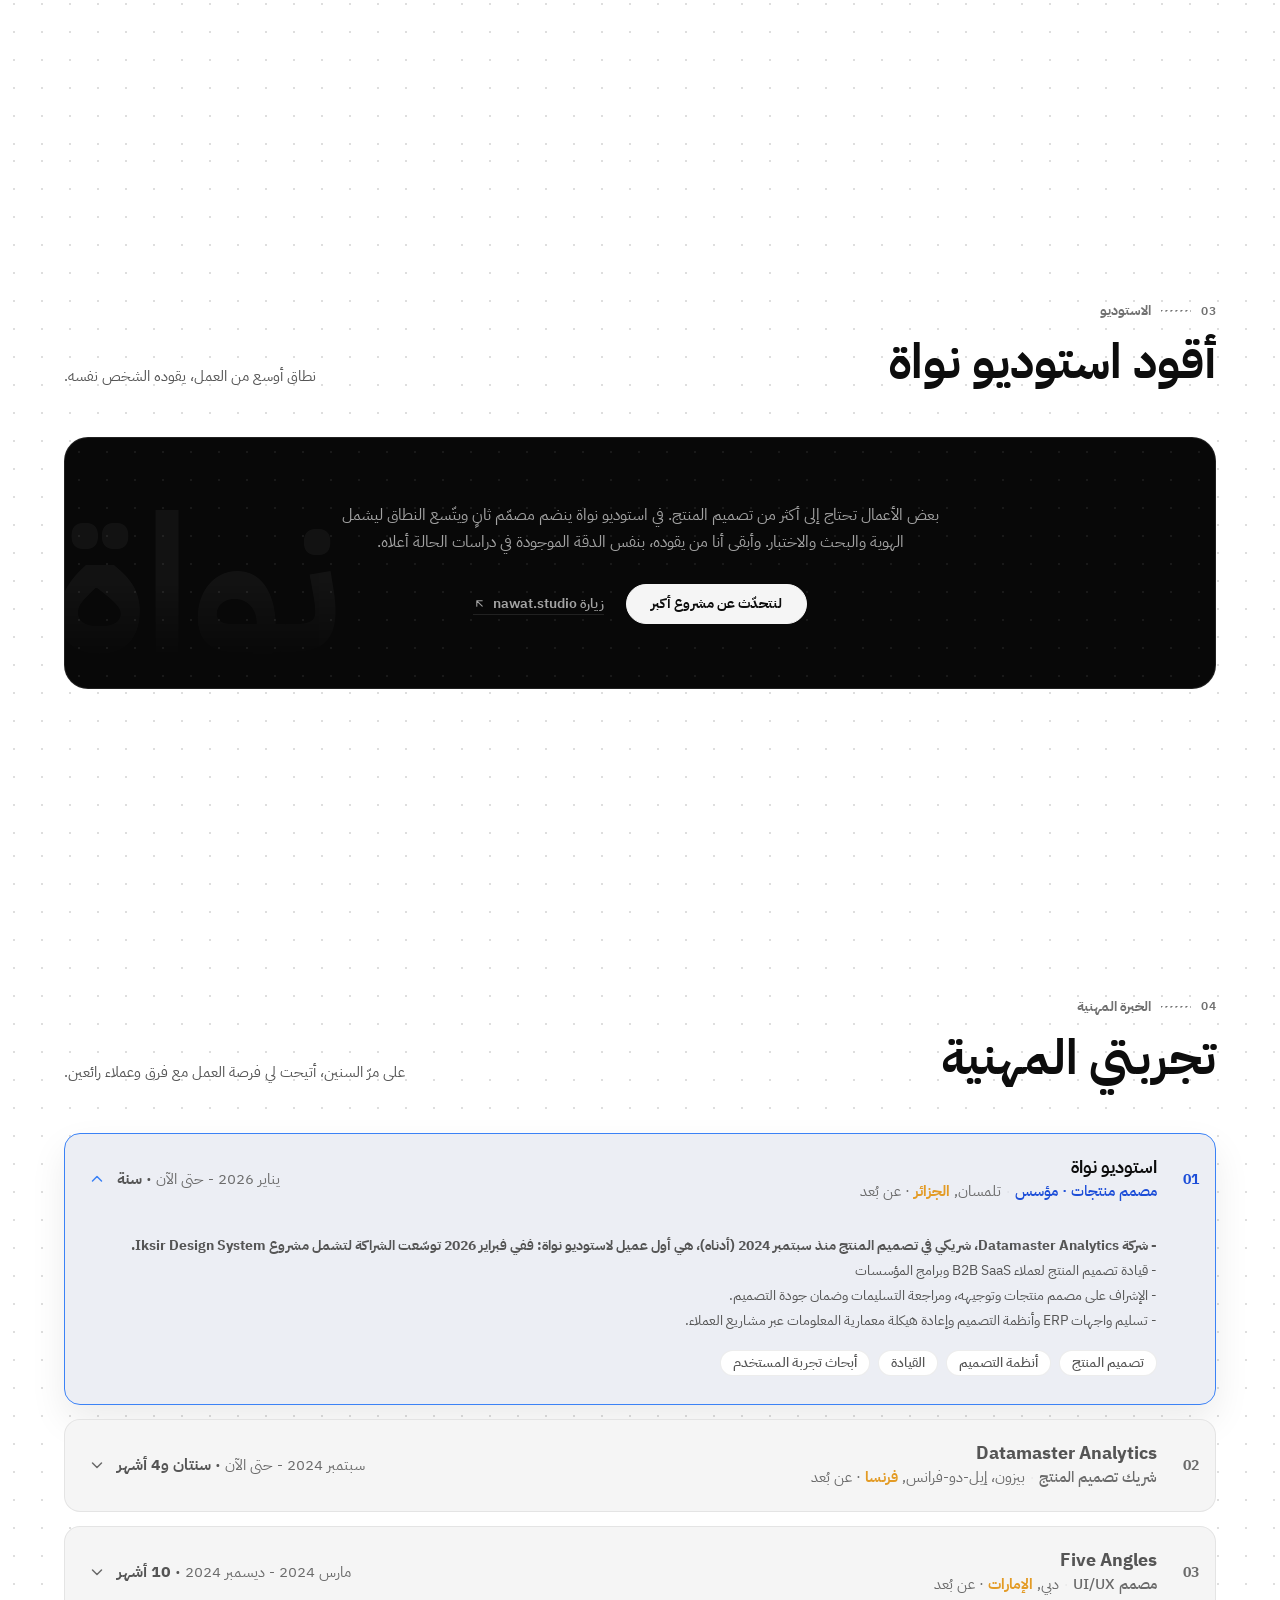
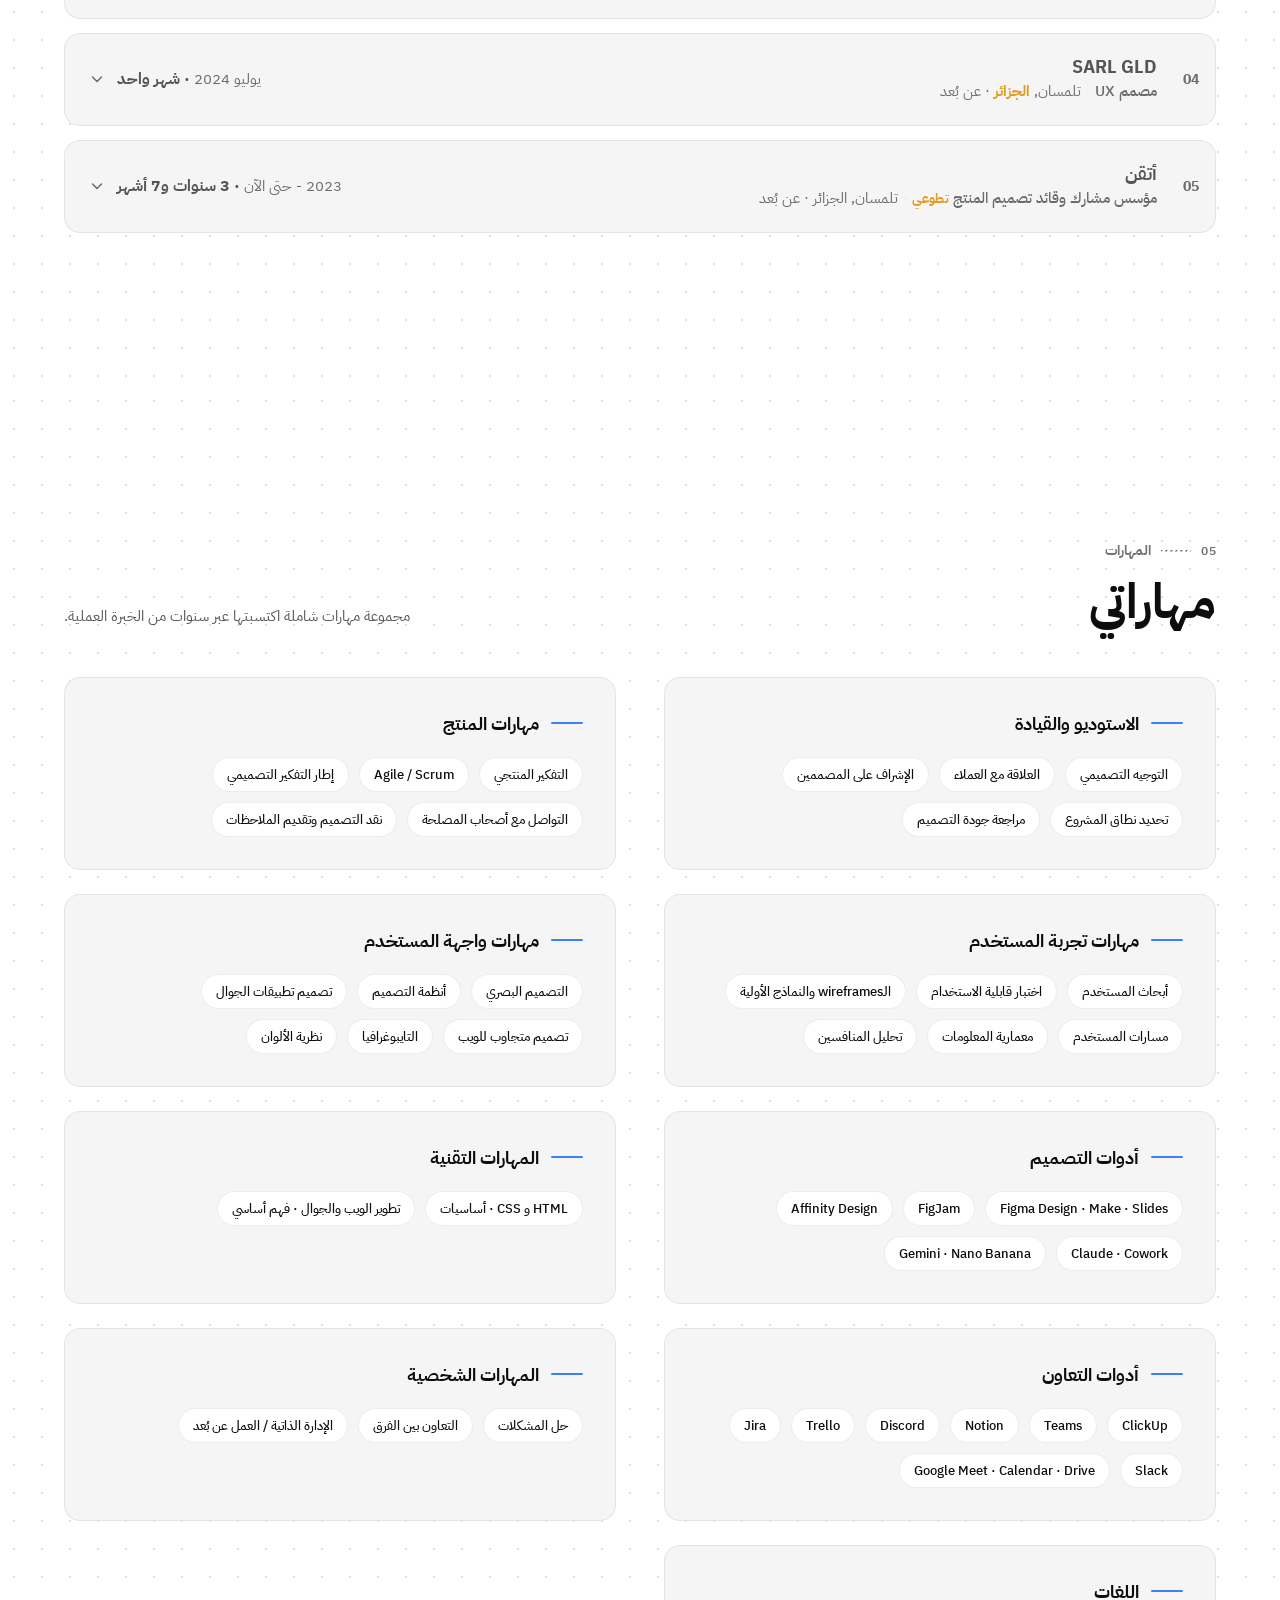
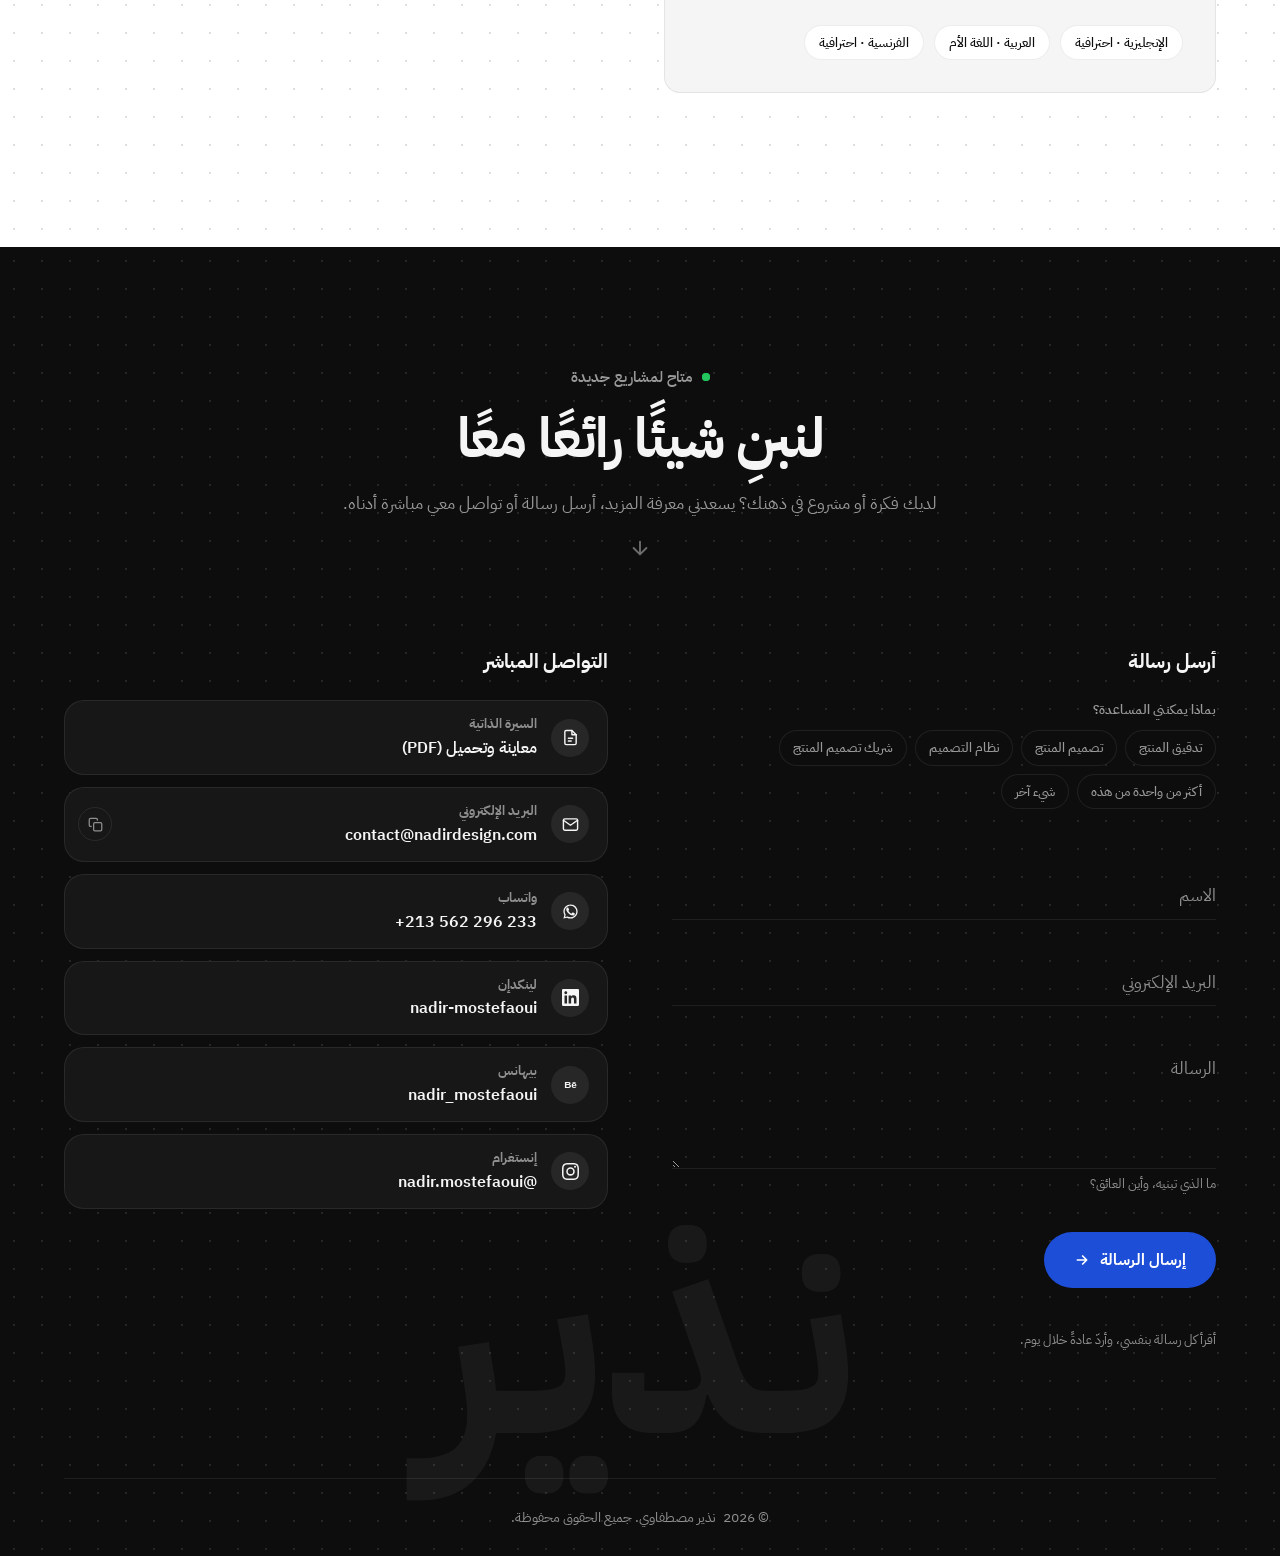
==== commit 49bcff19: "Hero stat: countries to regions Change "03 Countries experience" to "03 Regions experience" in EN, F" ====
--- a/index.html
+++ b/index.html
@@ -354,7 +354,7 @@
             </div>
             <div class="stat-item">
               <span class="stat-num" data-i18n="hero.stat3_num">03</span>
-              <span class="stat-label" data-i18n="hero.stat3_label">Countries
+              <span class="stat-label" data-i18n="hero.stat3_label">Regions
 experience</span>
             </div>
           </div>
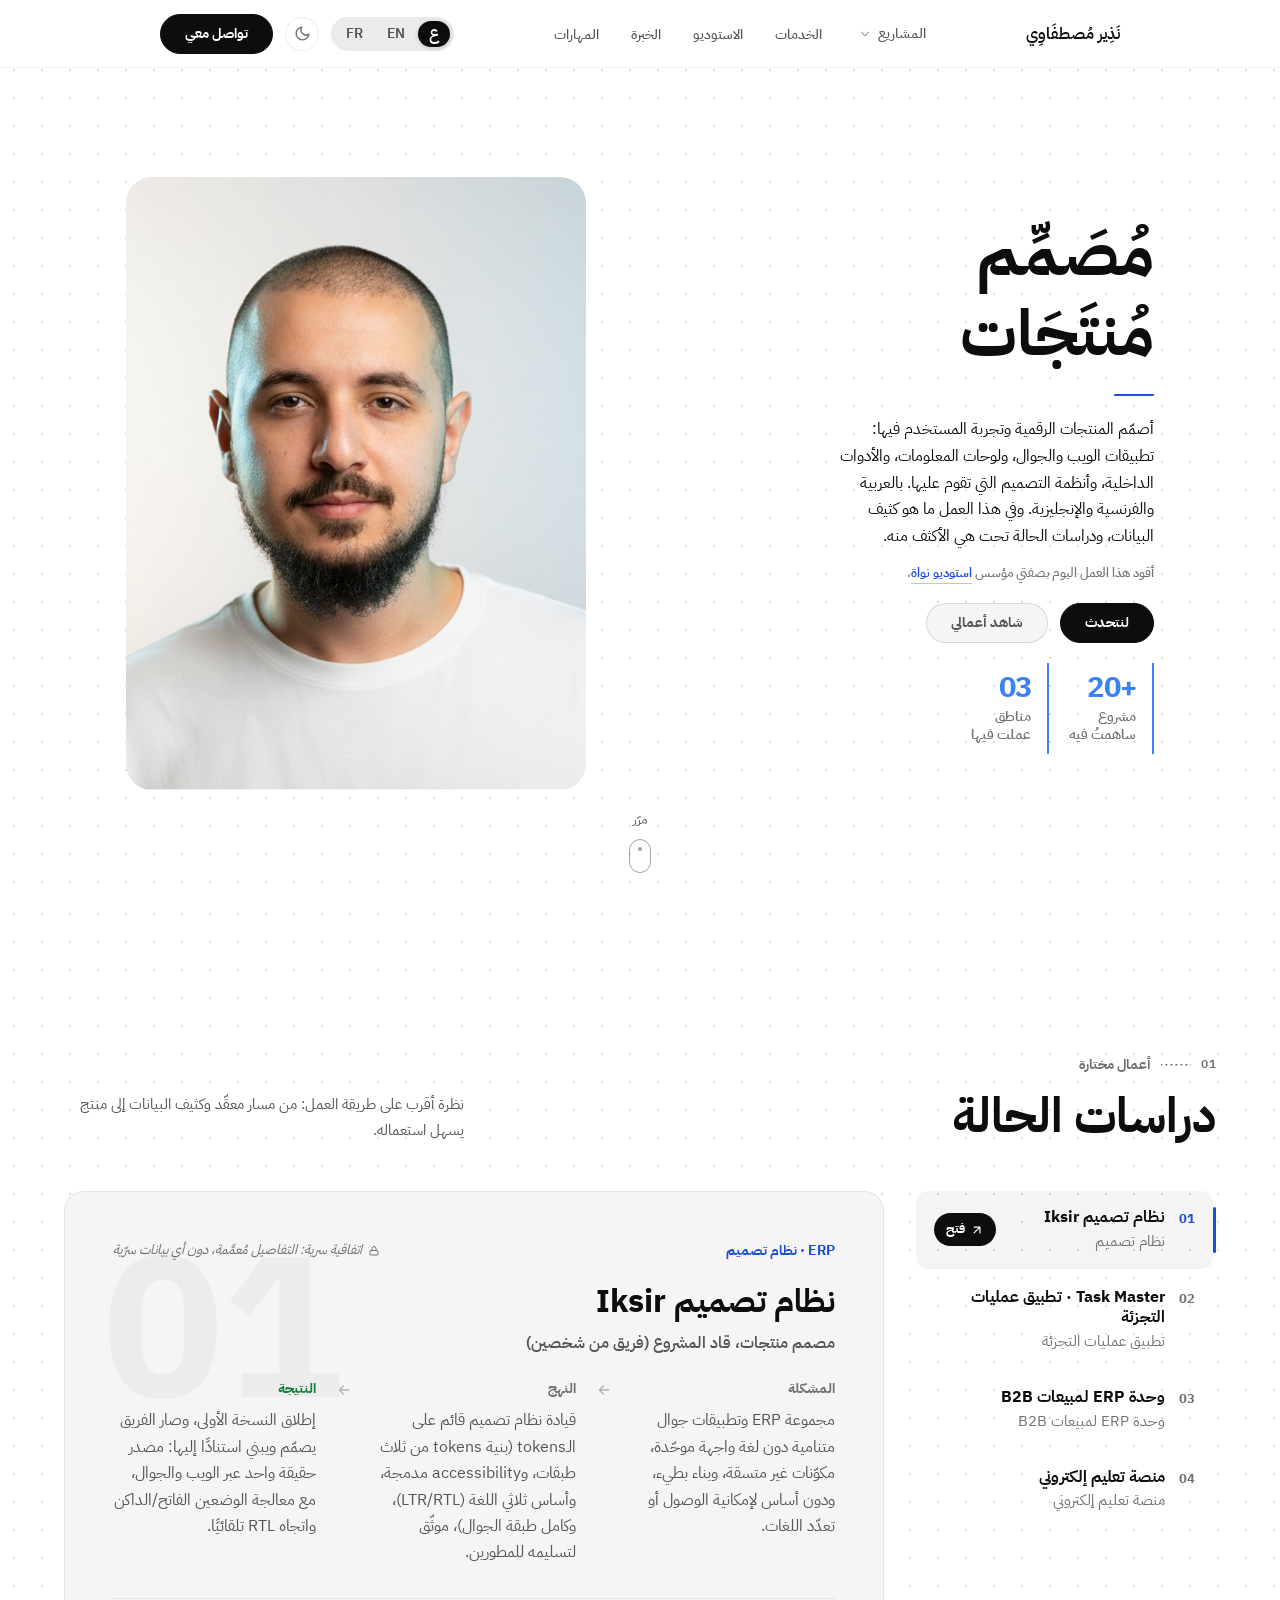
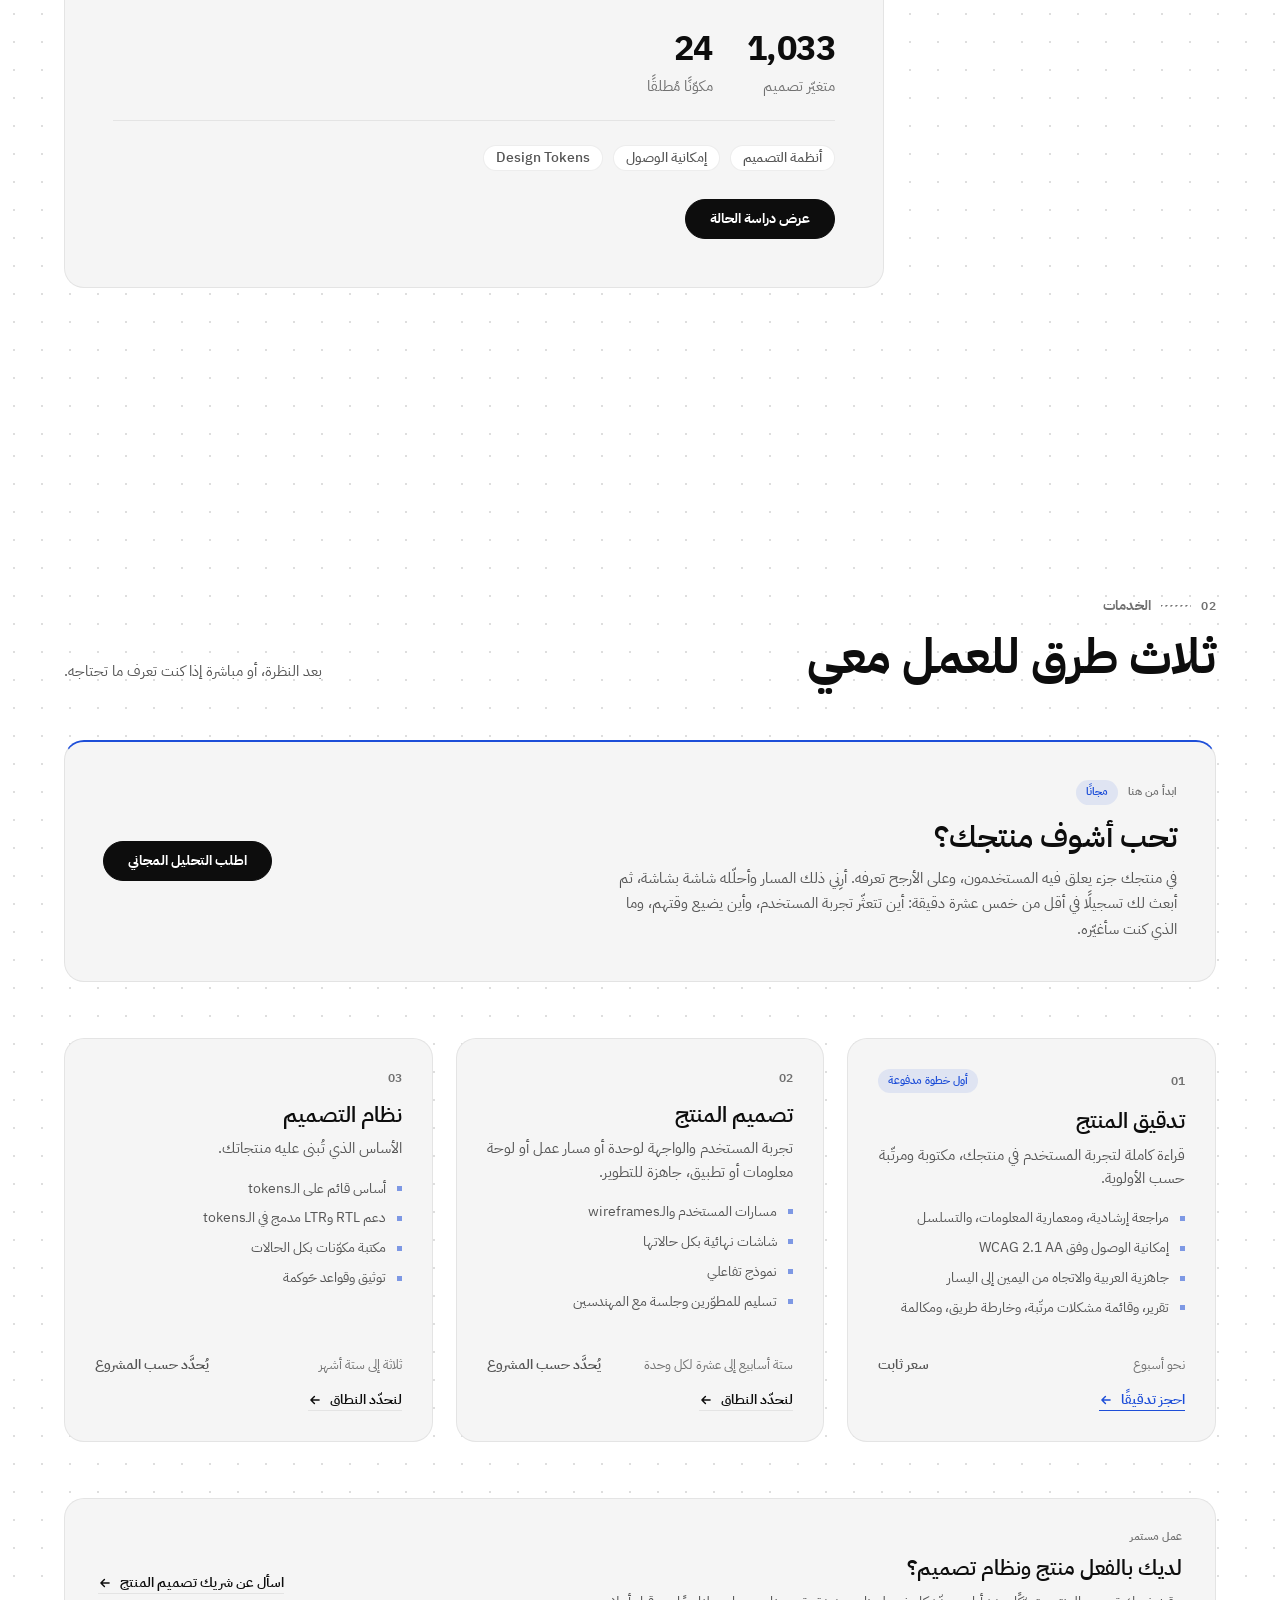
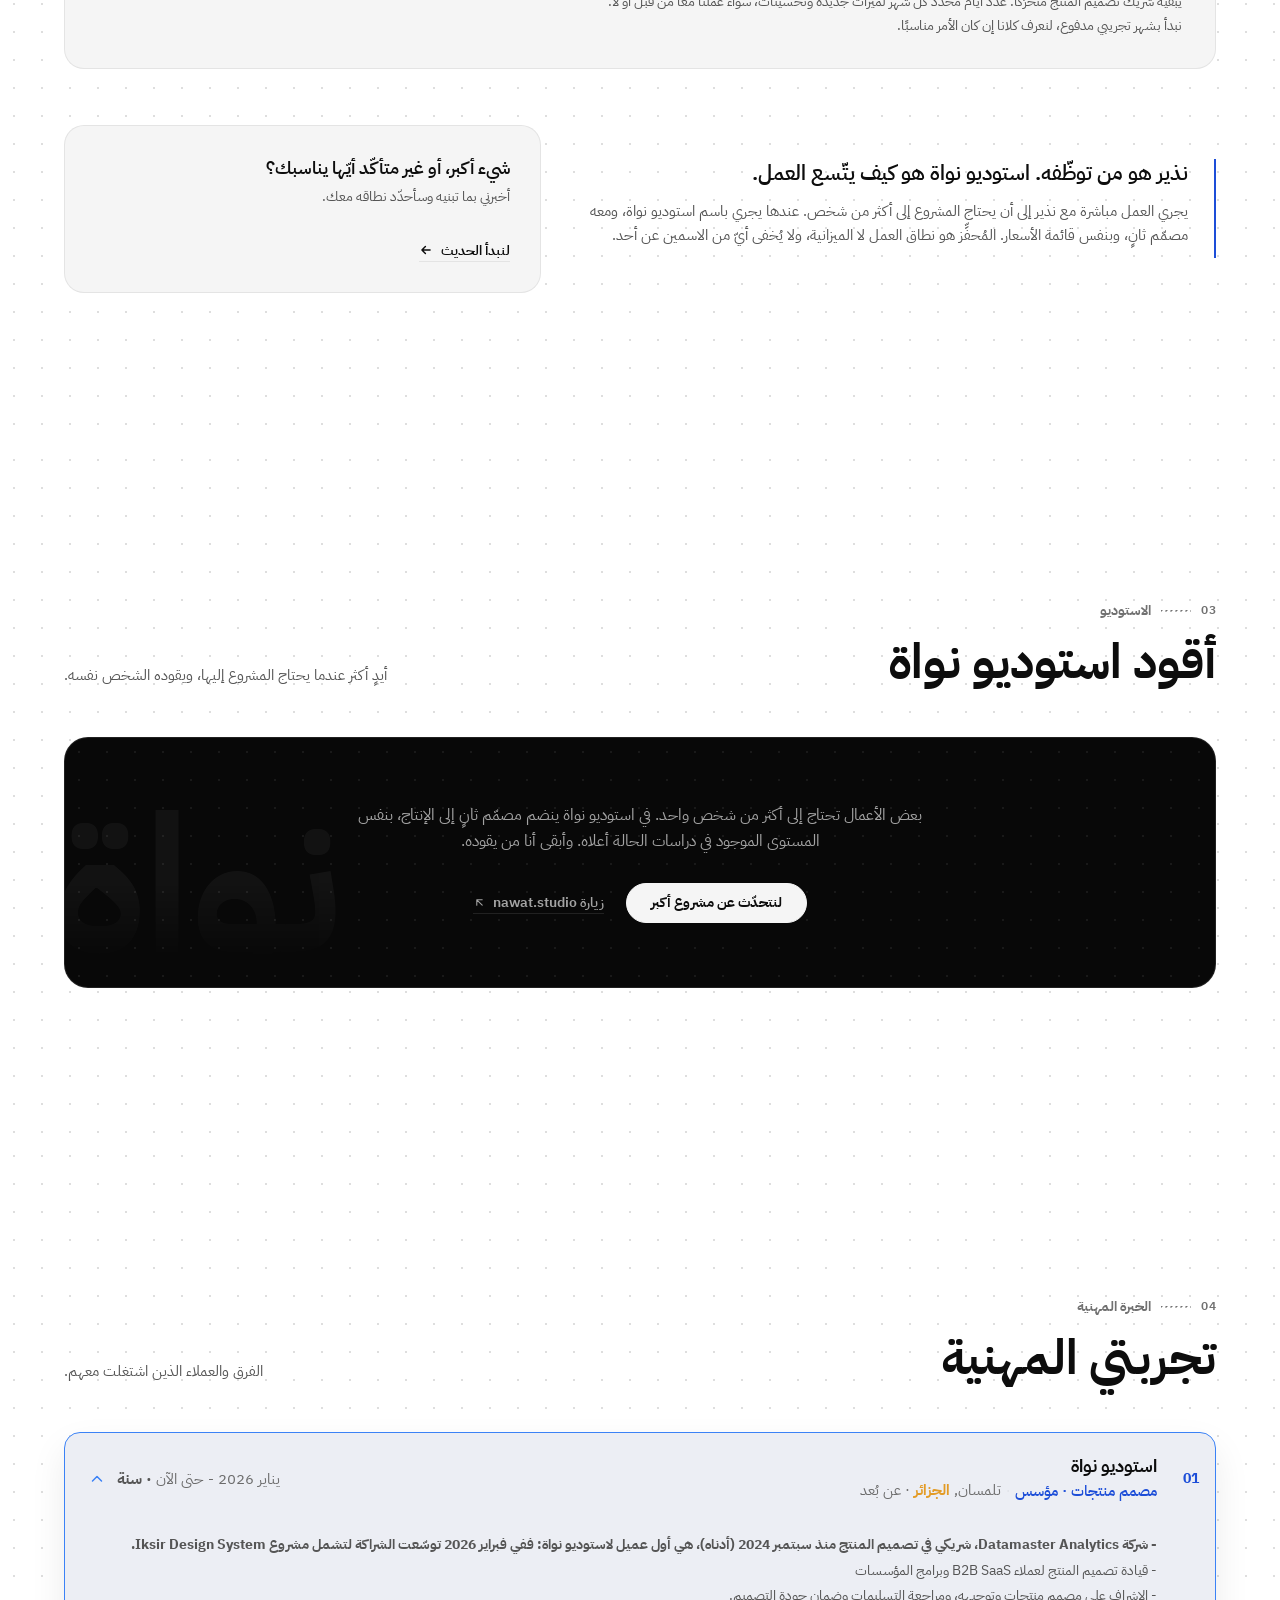
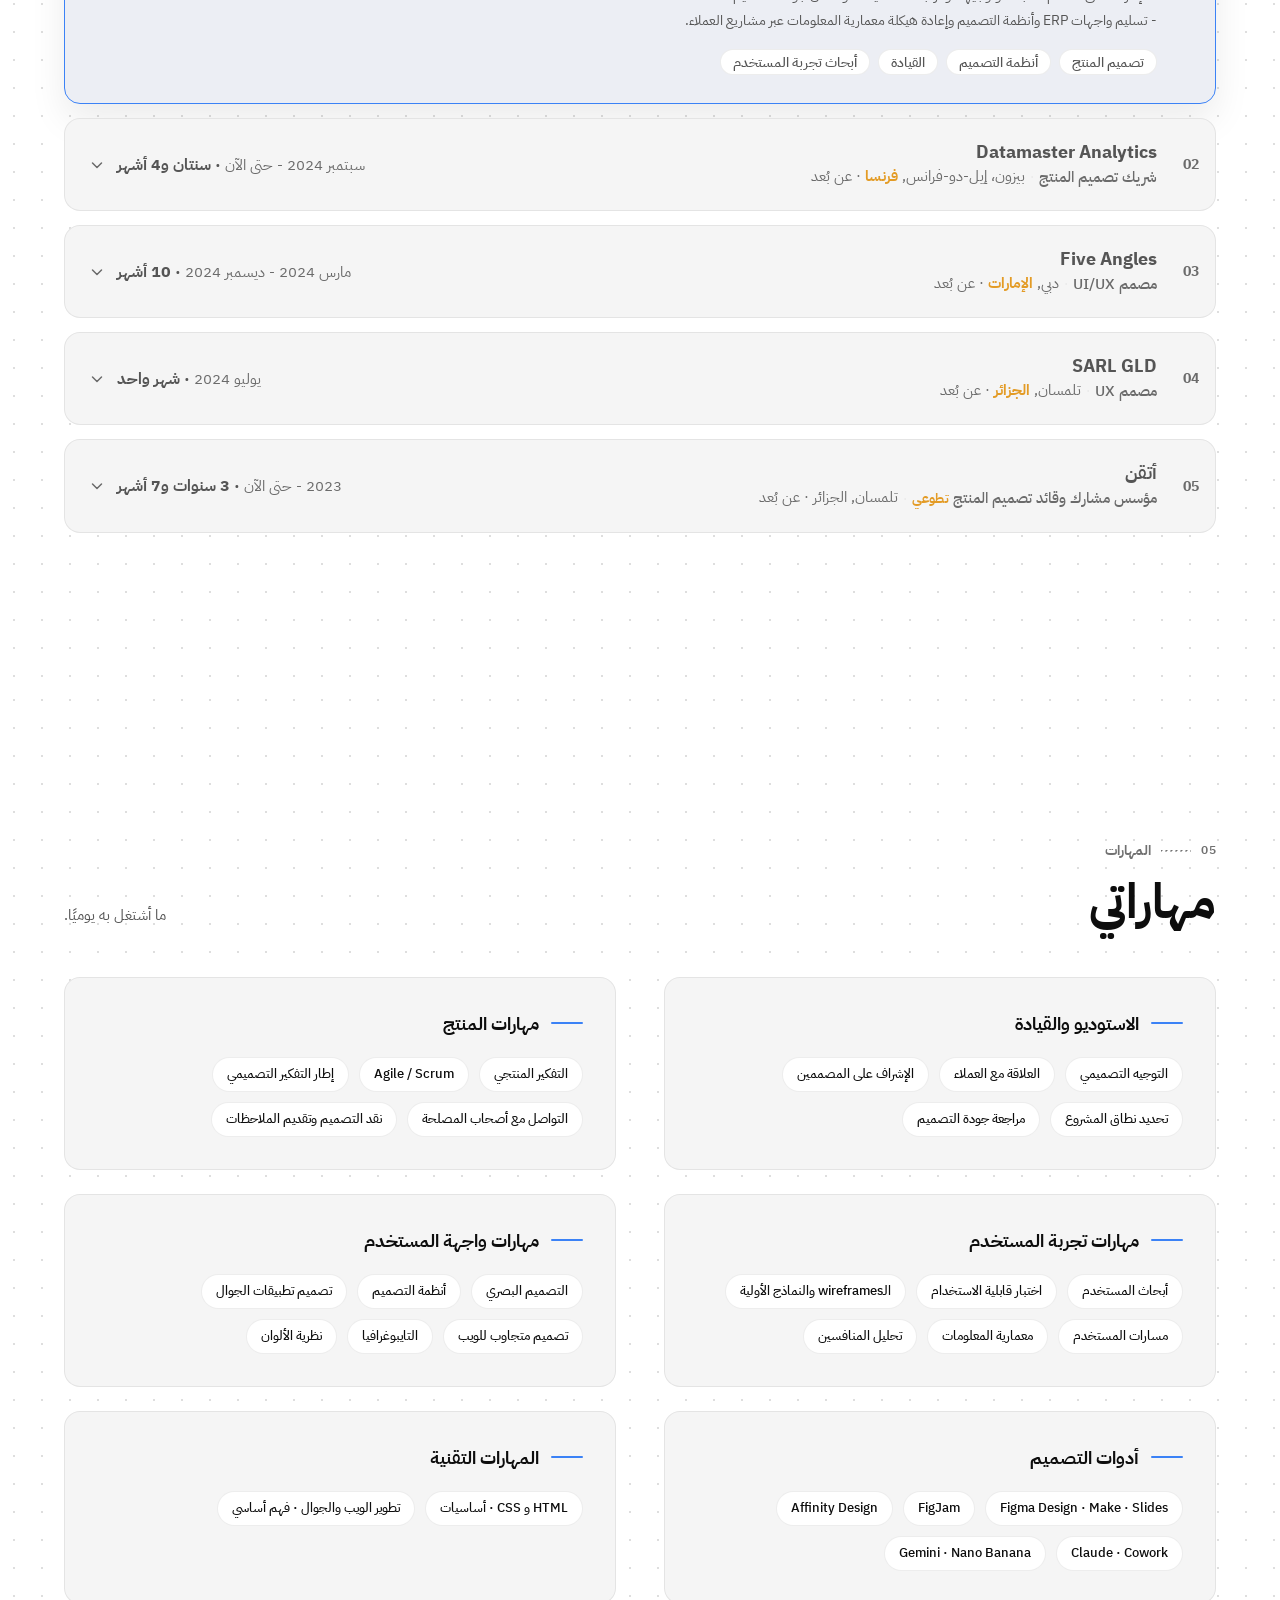
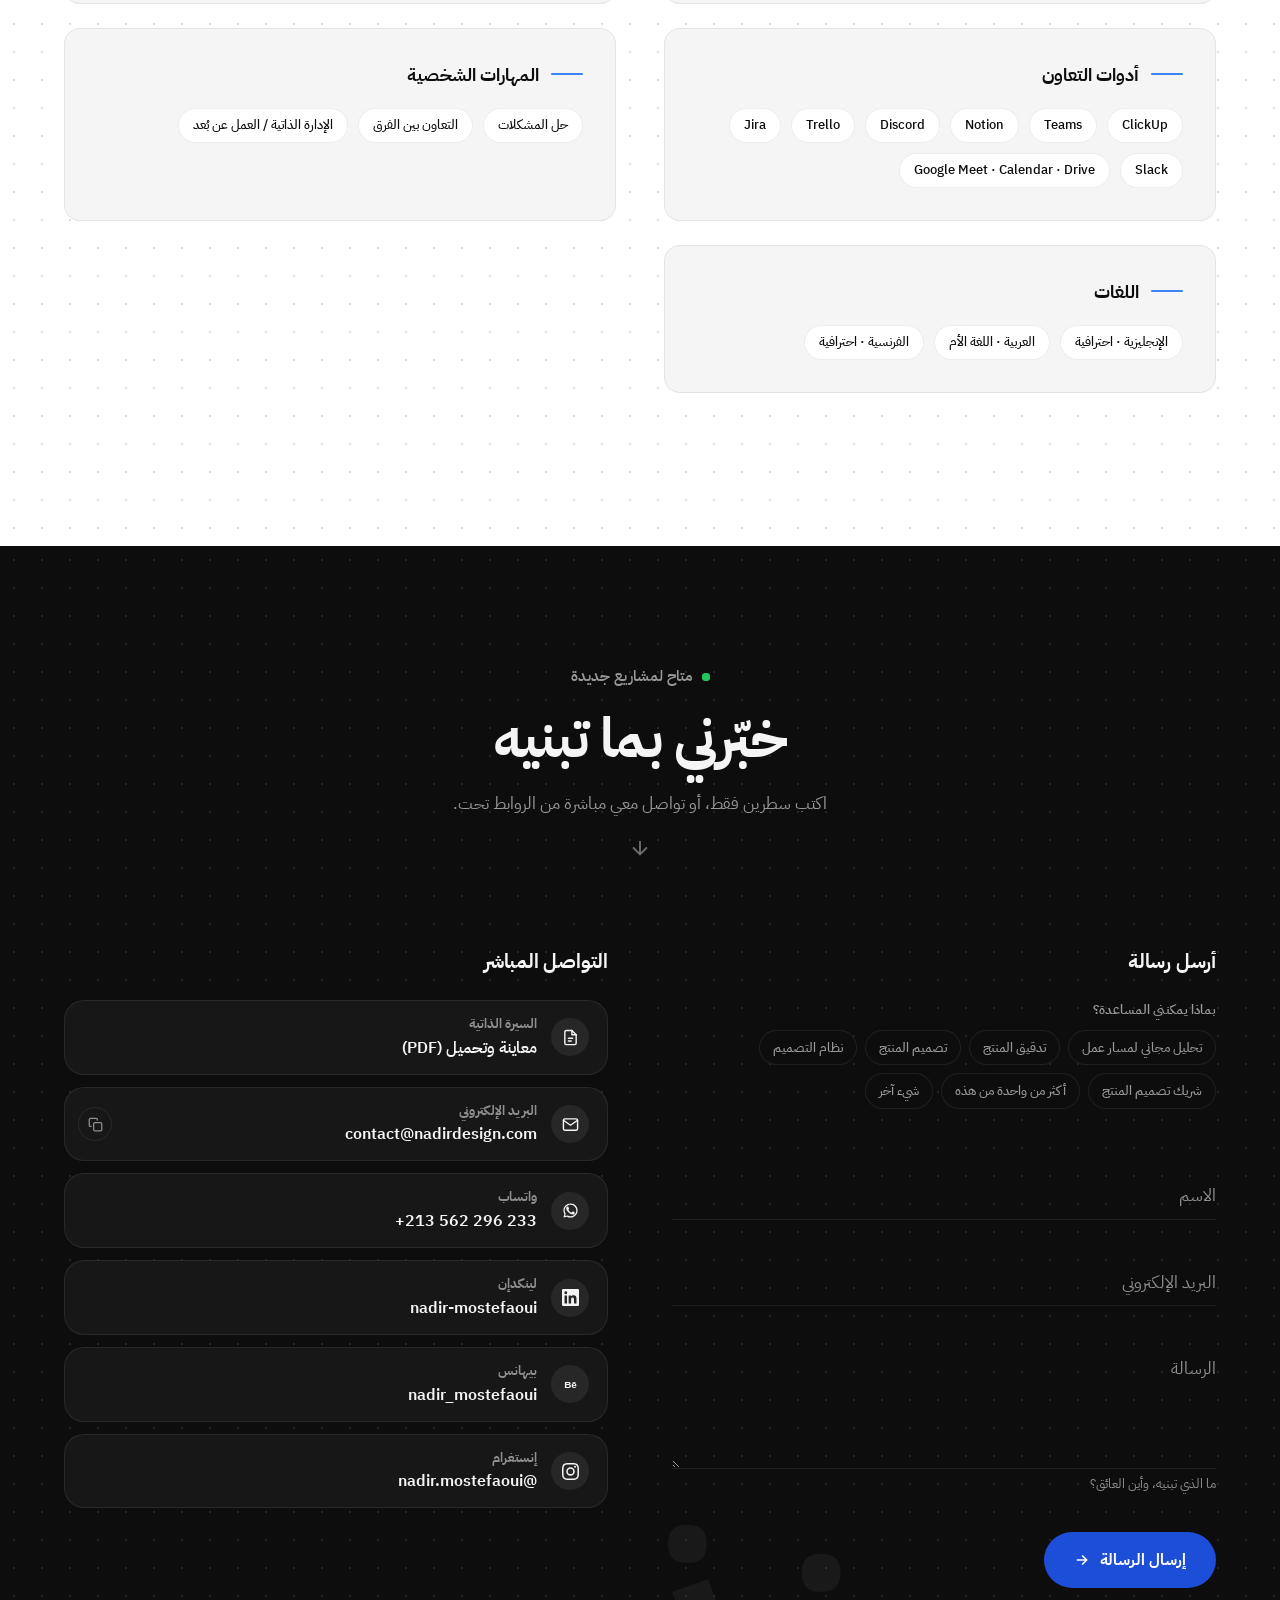
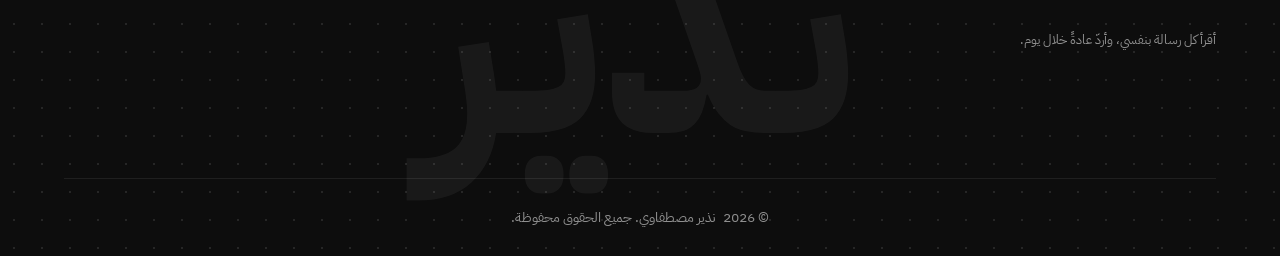
==== commit 3d90bff1: "Align nadirdesign.com with B&OS v5.1 (Algeria pivot) Step one of the Algeria pivot: the site now mat" ====
--- a/index.html
+++ b/index.html
@@ -7,26 +7,32 @@
        description and social-share tags follow the selected language
        instead of staying English. -->
   <meta name="i18n-page" content="home">
-  <meta name="description" content="Product designer for ERP, SaaS and internal tools: data-heavy workflows on token-first design systems. 1,033 variables, 24 components, three languages.">
+  <meta name="description" content="Product and UX design for apps, dashboards, ERP modules and internal tools, and the design systems behind them. In Arabic, French and English.">
   <meta name="author" content="Nadir Mostefaoui">
-  <meta property="og:title" content="Nadir Mostefaoui · Product Designer for Enterprise and Data-Heavy UX">
-  <meta property="og:description" content="ERP, SaaS and internal tools made legible, and the design systems behind them. Last one shipped: 1,033 variables, 24 components, three languages.">
+  <meta property="og:title" content="Nadir Mostefaoui · Product Designer · UX and design systems">
+  <meta property="og:description" content="Apps, dashboards and internal tools, and the design systems behind them. The last system shipped 1,033 variables and 24 components. Start with a free look at one flow of your product, no charge and no pitch.">
   <meta property="og:locale" content="en">
   <meta property="og:type" content="website">
-  <!-- Social preview. og:image is a real 1200x630 render of the hero, not a
-       logo card, so a shared link shows the actual page. It is deliberately
-       ONE image for all three languages: crawlers read this static head
-       before js/i18n.js runs, so a per-language swap would never be seen.
-       The URL must stay absolute — relative og:image paths are ignored. -->
+  <!-- Social preview. 1200x630 services card: the same artwork used on the
+       LinkedIn Featured link for this site, so the two surfaces match. It is
+       deliberately ONE image for all three languages: crawlers read this
+       static head before js/i18n.js runs, so a per-language swap would never
+       be seen. The URL must stay absolute — relative og:image paths are
+       ignored. Filename is versioned rather than overwriting og-cover.jpg,
+       because social platforms cache previews by image URL; a new path is
+       what forces every one of them to re-fetch. The case-study pages still
+       point at og-cover.jpg on purpose — a "Work with me" card would misread
+       on a link to a case study. -->
   <meta property="og:url" content="https://nadirdesign.com/">
-  <meta property="og:image" content="https://nadirdesign.com/assets/images/og-cover.jpg">
+  <meta property="og:image" content="https://nadirdesign.com/assets/images/og-services.png">
   <meta property="og:image:width" content="1200">
   <meta property="og:image:height" content="630">
-  <meta property="og:image:alt" content="Nadir Mostefaoui between the same title in two scripts: Product Designer in Latin and مُصَمِّم مُنتَجَات in Arabic">
+  <meta property="og:image:type" content="image/png">
+  <meta property="og:image:alt" content="Work with me — design services for data-heavy B2B products: audit, product design, design systems. A crowded interface panel becomes an ordered one.">
   <meta name="twitter:card" content="summary_large_image">
-  <meta name="twitter:image" content="https://nadirdesign.com/assets/images/og-cover.jpg">
-
-  <title>Nadir Mostefaoui · Product Designer for Enterprise and Data-Heavy UX</title>
+  <meta name="twitter:image" content="https://nadirdesign.com/assets/images/og-services.png">
+
+  <title>Nadir Mostefaoui · Product Designer · UX and design systems</title>
 
   <!-- Scroll position on load — three scenarios:
 
@@ -125,7 +131,7 @@
        before the browser requests it, for the same reason. -->
   <script>
     (function(){
-      const lang  = localStorage.getItem('nadir-lang') || 'en';
+      const lang  = localStorage.getItem('nadir-lang') || 'ar';
       const isRTL = lang === 'ar';
       document.documentElement.setAttribute('lang', lang);
       document.documentElement.setAttribute('dir', isRTL ? 'rtl' : 'ltr');
@@ -325,7 +331,7 @@
                js/i18n.js, since switchLang() overwrites this node on every
                language change. The copy below is only the first-paint fallback. -->
           <p class="hero-bio" data-i18n="hero.bio" data-i18n-html>
-            I design complex, data-heavy products. B2B SaaS, ERP modules, dashboards, internal tools, and the design systems underneath them. Arabic and English are built into the same system, so neither ends up a mirrored afterthought.<span class="hero-bio-sig">I lead this work today as the founder of <a href="#studio">Nawat Studio</a>.</span>
+            Product and UX design for digital products: web and mobile apps, dashboards, internal tools, and the design systems underneath them. In Arabic, French and English. Some of that work gets dense, and the case studies below are the densest of it.<span class="hero-bio-sig">I lead this work today as the founder of <a href="#studio">Nawat Studio</a>.</span>
           </p>
 
           <div class="hero-actions">
@@ -406,7 +412,7 @@
           </div>
           <div class="exp-title-row">
             <h2 class="exp-title" id="work-title" data-i18n="work.title">Case Studies</h2>
-            <p class="exp-subtitle" data-i18n="work.subtitle">A closer look at how I turn complex, data-heavy workflows into usable products.</p>
+            <p class="exp-subtitle" data-i18n="work.subtitle">A closer look at how a complex workflow becomes a product people can actually use.</p>
           </div>
         </div>
 
@@ -728,14 +734,32 @@
           </div>
         </div>
 
+        <!-- The opening offer. B&OS v5.1 §15/§20: the free one-flow look sits
+             above the three services, never inside them, and states its own cap
+             on the page. It carries the section's single dark button, which is why
+             the custom route at the bottom is now a text link. -->
+        <aside class="svc-look">
+          <div class="svc-look-text">
+            <div class="svc-look-head">
+              <span class="svc-look-label" data-i18n="services.look_label">Start here</span>
+              <span class="svc-chip" data-i18n="services.look_chip">Free</span>
+            </div>
+            <h3 class="svc-look-title" data-i18n="services.look_title">Show me where your product gets stuck</h3>
+            <p class="svc-look-body" data-i18n="services.look_body">There is a part of your product people get stuck in, and you probably already know which one. Show me that workflow and I will analyse it screen by screen, then send you a short recording, under fifteen minutes, of where the experience breaks down, where their time goes, and what I would change.</p>
+          </div>
+          <div class="svc-look-aside">
+            <a class="btn btn-dark" href="#contact" data-project-type="Free look at one flow"><span data-i18n="services.look_cta">Ask for the free analysis</span><svg class="btn-arrow" width="14" height="14" viewBox="0 0 24 24" fill="none" stroke="currentColor" stroke-width="2.5" stroke-linecap="round" stroke-linejoin="round" aria-hidden="true"><path d="M5 12h14M13 6l6 6-6 6"/></svg></a>
+          </div>
+        </aside>
+
         <div class="svc-grid">
-          <article class="svc-card svc-card--entry">
+          <article class="svc-card">
             <div class="svc-top">
               <span class="svc-idx" aria-hidden="true">01</span>
             <span class="svc-chip" data-i18n="services.chip">Start here</span>
             </div>
             <h3 class="svc-title" data-i18n="services.s1_title">Product Audit</h3>
-            <p class="svc-promise" data-i18n="services.s1_promise">A full read of your product, written up and prioritised.</p>
+            <p class="svc-promise" data-i18n="services.s1_promise">A full UX read of your product, written up and prioritised.</p>
             <ul class="svc-list">
               <li data-i18n="services.s1_b1">Heuristics, information architecture, hierarchy</li>
               <li data-i18n="services.s1_b2">Accessibility against WCAG 2.1 AA</li>
@@ -744,7 +768,7 @@
             </ul>
             <div class="svc-foot">
               <span class="svc-meta" data-i18n="services.s1_meta">About a week</span>
-              <span class="svc-price svc-price--figure" data-i18n="services.s1_price" hidden>From $1,300</span>
+              <span class="svc-price" data-i18n="services.s1_price">Fixed price</span>
             </div>
             <a class="svc-cta svc-cta--primary" href="#contact" data-project-type="Product Audit"><span data-i18n="services.s1_cta">Book an audit</span><svg class="btn-arrow" width="14" height="14" viewBox="0 0 24 24" fill="none" stroke="currentColor" stroke-width="2.5" stroke-linecap="round" stroke-linejoin="round" aria-hidden="true"><path d="M5 12h14M13 6l6 6-6 6"/></svg></a>
           </article>
@@ -753,7 +777,7 @@
               <span class="svc-idx" aria-hidden="true">02</span>
             </div>
             <h3 class="svc-title" data-i18n="services.s2_title">Product Design</h3>
-            <p class="svc-promise" data-i18n="services.s2_promise">One module, workflow, dashboard or app, designed and ready to build.</p>
+            <p class="svc-promise" data-i18n="services.s2_promise">The UX and the interface of one module, workflow, dashboard or app, ready to build.</p>
             <ul class="svc-list">
               <li data-i18n="services.s2_b1">User flows and wireframes</li>
               <li data-i18n="services.s2_b2">Final screens with every state</li>
@@ -761,7 +785,7 @@
               <li data-i18n="services.s2_b4">Developer handoff and a session with the engineers</li>
             </ul>
             <div class="svc-foot">
-              <span class="svc-meta" data-i18n="services.s2_meta">Two to four weeks per module</span>
+              <span class="svc-meta" data-i18n="services.s2_meta">Six to ten weeks per module</span>
               <span class="svc-price" data-i18n="services.s2_price">Scoped per project</span>
             </div>
             <a class="svc-cta" href="#contact" data-project-type="Product Design"><span data-i18n="services.s2_cta">Let's scope it</span><svg class="btn-arrow" width="14" height="14" viewBox="0 0 24 24" fill="none" stroke="currentColor" stroke-width="2.5" stroke-linecap="round" stroke-linejoin="round" aria-hidden="true"><path d="M5 12h14M13 6l6 6-6 6"/></svg></a>
@@ -779,7 +803,7 @@
               <li data-i18n="services.s3_b4">Documentation and governance rules</li>
             </ul>
             <div class="svc-foot">
-              <span class="svc-meta" data-i18n="services.s3_meta">Six to twelve weeks</span>
+              <span class="svc-meta" data-i18n="services.s3_meta">Three to six months</span>
               <span class="svc-price" data-i18n="services.s3_price">Scoped per project</span>
             </div>
             <a class="svc-cta" href="#contact" data-project-type="Design System"><span data-i18n="services.s3_cta">Let's scope it</span><svg class="btn-arrow" width="14" height="14" viewBox="0 0 24 24" fill="none" stroke="currentColor" stroke-width="2.5" stroke-linecap="round" stroke-linejoin="round" aria-hidden="true"><path d="M5 12h14M13 6l6 6-6 6"/></svg></a>
@@ -813,7 +837,7 @@
           <div class="svc-custom">
             <h3 class="svc-custom-title" data-i18n="services.custom_title">Something bigger, or not sure which one?</h3>
             <p class="svc-custom-body" data-i18n="services.custom_body">Tell me what you are building and I will scope it with you.</p>
-            <a class="btn btn-dark" href="#contact" data-project-type="More than one of these"><span data-i18n="services.custom_cta">Start a conversation</span><svg class="btn-arrow" width="14" height="14" viewBox="0 0 24 24" fill="none" stroke="currentColor" stroke-width="2.5" stroke-linecap="round" stroke-linejoin="round" aria-hidden="true"><path d="M5 12h14M13 6l6 6-6 6"/></svg></a>
+            <a class="svc-cta" href="#contact" data-project-type="More than one of these"><span data-i18n="services.custom_cta">Start a conversation</span><svg class="btn-arrow" width="14" height="14" viewBox="0 0 24 24" fill="none" stroke="currentColor" stroke-width="2.5" stroke-linecap="round" stroke-linejoin="round" aria-hidden="true"><path d="M5 12h14M13 6l6 6-6 6"/></svg></a>
           </div>
         </div>
 
@@ -833,7 +857,7 @@
           </div>
           <div class="exp-title-row">
             <h2 class="exp-title" id="studio-title" data-i18n="studio.title">I Lead Nawat Studio</h2>
-            <p class="exp-subtitle" data-i18n="studio.subtitle">A wider range of work, with the same person leading it.</p>
+            <p class="exp-subtitle" data-i18n="studio.subtitle">More hands when a project needs them, with the same person leading it.</p>
           </div>
         </div>
 
@@ -841,7 +865,7 @@
           <span class="studio-watermark" aria-hidden="true" data-i18n="studio.watermark">NAWAT</span>
 
           <div class="studio-col">
-            <p class="studio-lead" data-i18n="studio.lead">Some work needs more than product design. Nawat Studio is where a second designer joins and the range widens to identity, research and testing. I stay the one leading it, at the same standard as the case studies above.</p>
+            <p class="studio-lead" data-i18n="studio.lead">Some work needs more than one person. Nawat Studio is where a second designer joins production, at the same standard as the case studies above. I stay the one leading it.</p>
             <div class="studio-cta">
               <a class="btn btn-dark" href="#contact" data-project-type="More than one of these">
                 <span data-i18n="studio.cta">Talk about a bigger project</span>
@@ -871,7 +895,7 @@
           </div>
           <div class="exp-title-row">
             <h2 class="exp-title" data-i18n="experience.title">My Experience</h2>
-            <p class="exp-subtitle" data-i18n="experience.subtitle">Over the years, I've had the privilege to work with amazing teams and clients.</p>
+            <p class="exp-subtitle" data-i18n="experience.subtitle">The teams and the clients I have worked with.</p>
           </div>
         </div>
 
@@ -1135,7 +1159,7 @@
           </div>
           <div class="exp-title-row">
             <h2 class="exp-title" id="skills-title" data-i18n="skills.title">My Skills</h2>
-            <p class="exp-subtitle" data-i18n="skills.subtitle">A comprehensive skill set developed through years of hands-on experience.</p>
+            <p class="exp-subtitle" data-i18n="skills.subtitle">What I actually work with, day to day.</p>
           </div>
         </div>
 
@@ -1293,8 +1317,8 @@
           <span class="footer-badge-dot" aria-hidden="true"></span>
           <span data-i18n="footer.badge">Available for new projects</span>
         </div>
-        <h2 class="footer-heading" data-i18n="footer.heading">Let's build something great</h2>
-        <p class="footer-subtitle" data-i18n="footer.subtitle">Have an idea or a project in mind? I'd love to hear about it, send a message or reach out directly below.</p>
+        <h2 class="footer-heading" data-i18n="footer.heading">Tell me what you are building</h2>
+        <p class="footer-subtitle" data-i18n="footer.subtitle">Two lines is enough. Or reach me directly from the links below.</p>
         <!-- Scroll cue. On short viewports the intro fills the screen and the
              form below it is invisible, so this says "keep going". Decorative
              only (aria-hidden): a screen reader reads straight on into the
@@ -1314,6 +1338,7 @@
             <div class="ff-ptype-field">
               <span class="ff-ptype-label" data-i18n="cs.form.ptype_label">What can I help with?</span>
               <div class="cs-ptype" role="radiogroup" aria-label="Project type">
+                <button type="button" class="cs-ptype-chip" data-value="Free look at one flow" data-i18n="cs.form.pt_look">A free analysis of a workflow</button>
                 <button type="button" class="cs-ptype-chip" data-value="Product Audit" data-i18n="cs.form.pt_audit">Product Audit</button>
                 <button type="button" class="cs-ptype-chip" data-value="Product Design" data-i18n="cs.form.pt_design">Product Design</button>
                 <button type="button" class="cs-ptype-chip" data-value="Design System" data-i18n="cs.form.pt_system">Design System</button>
--- a/css/style.css
+++ b/css/style.css
@@ -2978,6 +2978,64 @@
   gap: clamp(36px, 4.5vw, 56px);
 }
 
+/* ── The opening offer: the free one-flow look ──
+   B&OS v5.1 §15 + §20. The free look is the opening offer, so it sits ABOVE the
+   three services rather than inside them, and its cap is stated in public: a cap
+   stated on the page is a cap that never has to be defended in a conversation.
+   Deliberately NOT a fourth card. A wide two-column band reads as an invitation
+   rather than a tier, and it carries the accent hairline that used to mark the
+   Product Audit card, because the entry point moved here. */
+.svc-look {
+  display: grid;
+  grid-template-columns: 1fr auto;
+  gap: clamp(22px, 3vw, 48px);
+  align-items: center;
+  padding: clamp(26px, 3vw, 40px);
+  background-color: var(--bg-secondary);
+  border: 1px solid var(--border-default);
+  border-block-start: 2px solid var(--accent-blue);
+  border-radius: 20px;
+}
+.svc-look-text { min-inline-size: 0; }
+.svc-look-head {
+  display: flex;
+  align-items: center;
+  gap: 10px;
+  margin-block-end: 12px;
+}
+.svc-look-label {
+  font-size: 11px;
+  font-weight: 600;
+  letter-spacing: 0.12em;
+  text-transform: uppercase;
+  color: var(--text-tertiary);
+}
+/* Arabic script never carries Latin-style tracking or forced casing. */
+[dir="rtl"] .svc-look-label { letter-spacing: 0; text-transform: none; }
+.svc-look-title {
+  margin: 0 0 10px;
+  font-size: clamp(22px, 2.6vw, 30px);
+  font-weight: 600;
+  line-height: 1.3;
+  color: var(--text-primary);
+}
+.svc-look-body {
+  margin: 0;
+  max-width: 62ch;
+  font-size: 15px;
+  line-height: 1.7;
+  color: var(--text-secondary);
+}
+.svc-look-aside {
+  display: flex;
+  flex-direction: column;
+  align-items: flex-start;
+  gap: clamp(16px, 2vw, 22px);
+}
+@media (max-width: 900px) {
+  .svc-look { grid-template-columns: 1fr; align-items: start; }
+}
+
 /* ── The three cards ── */
 .svc-grid {
   display: grid;
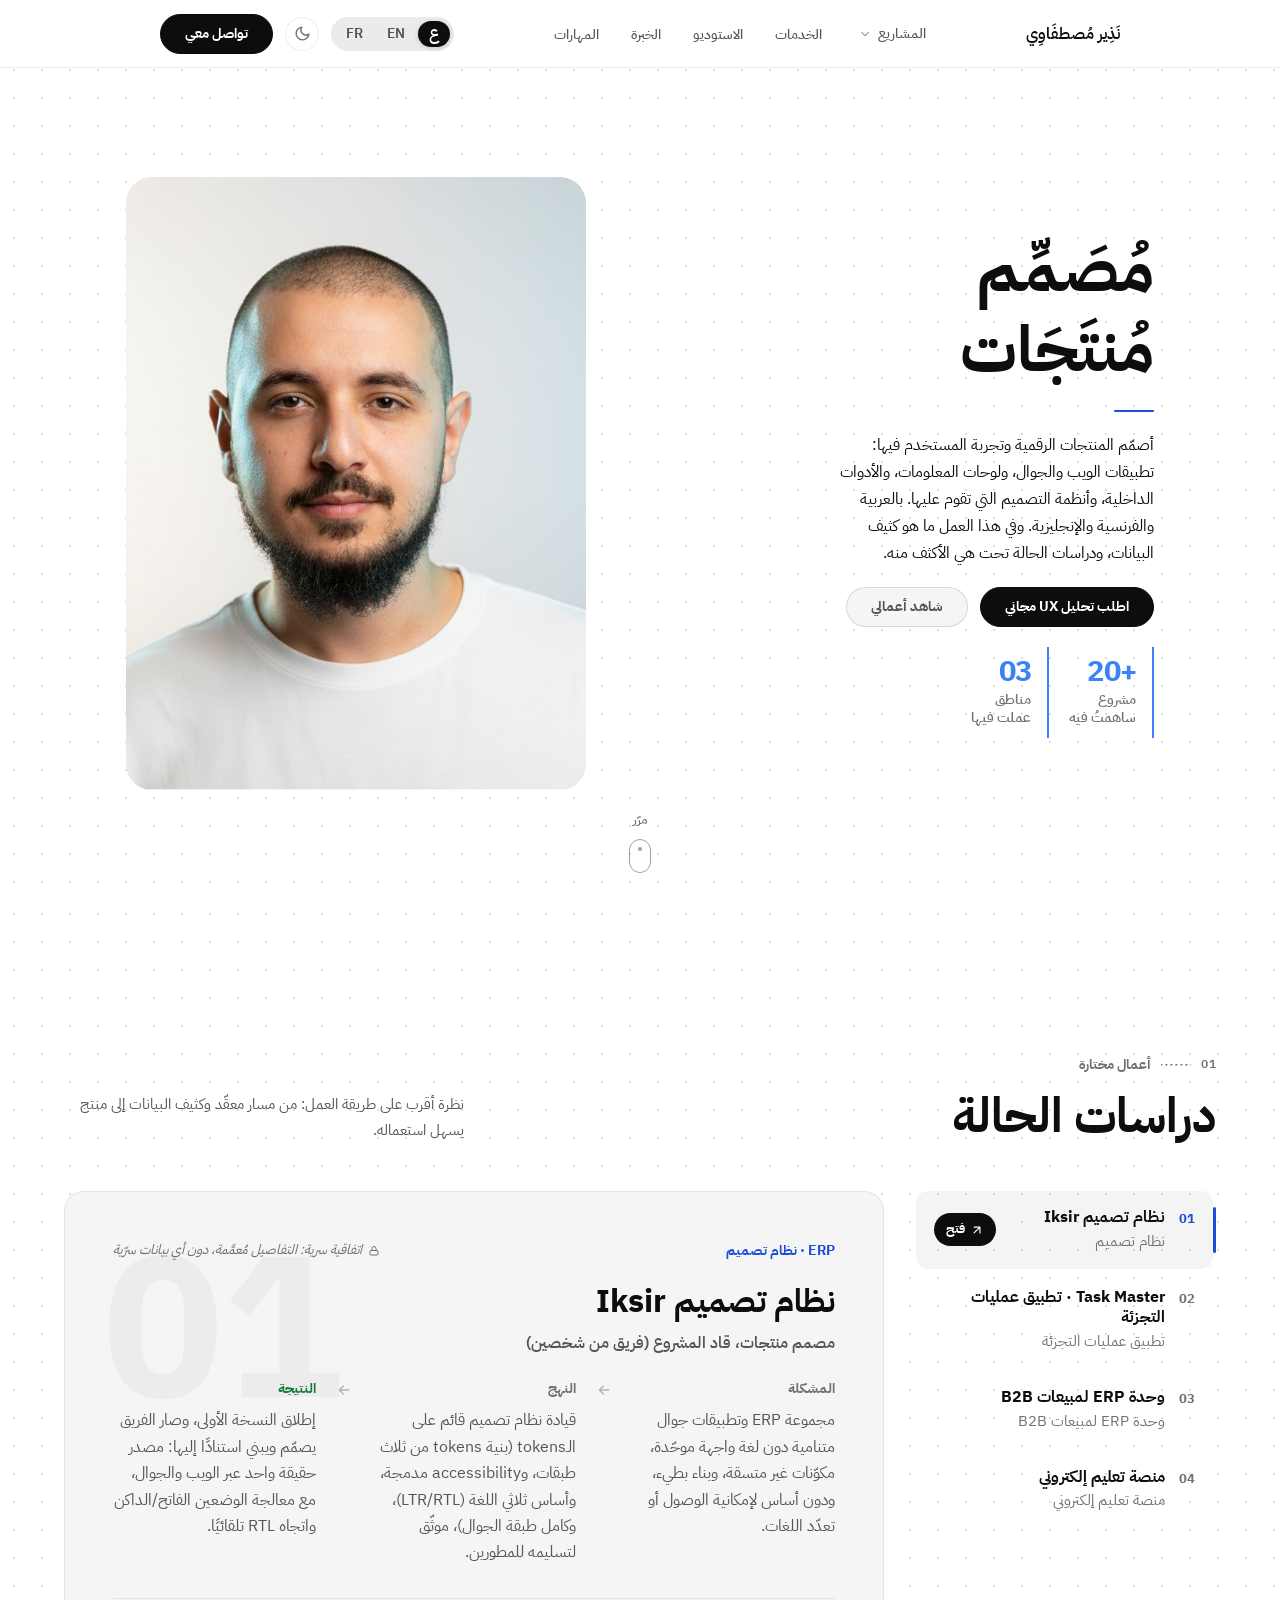
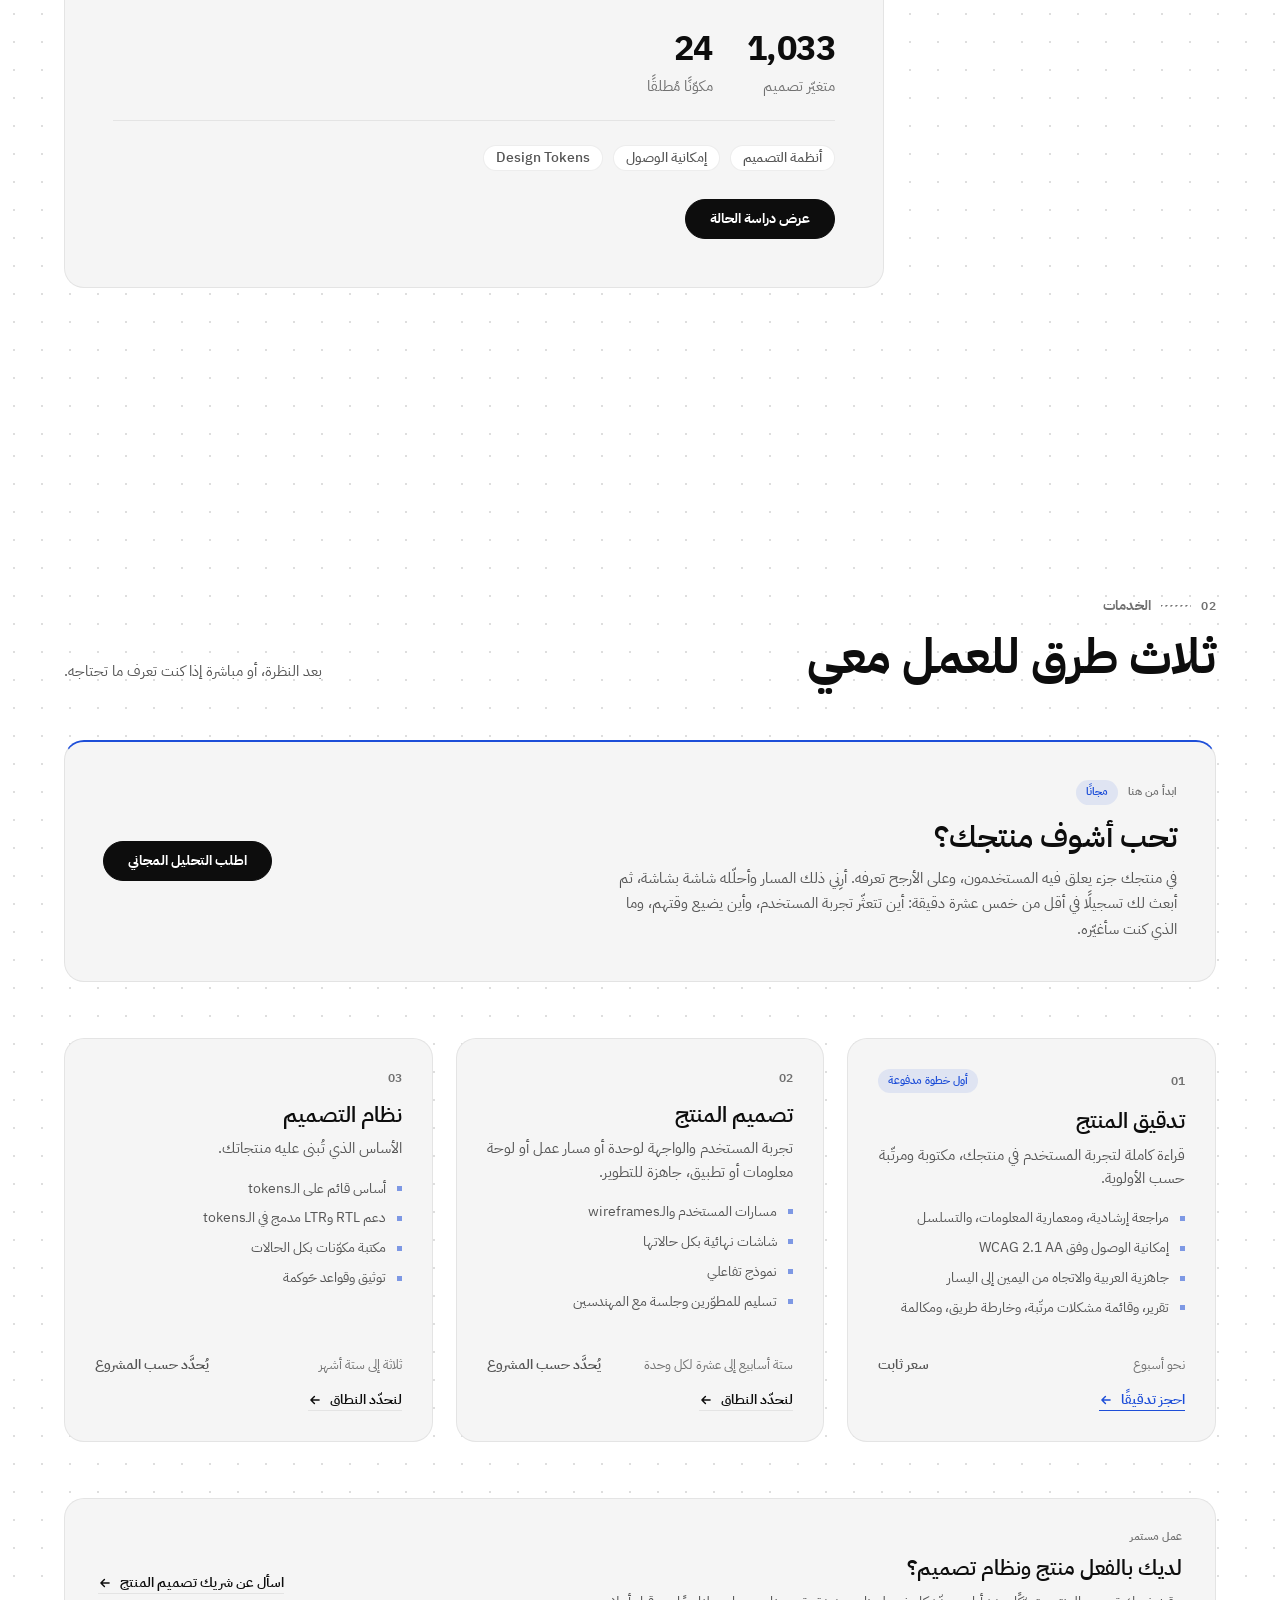
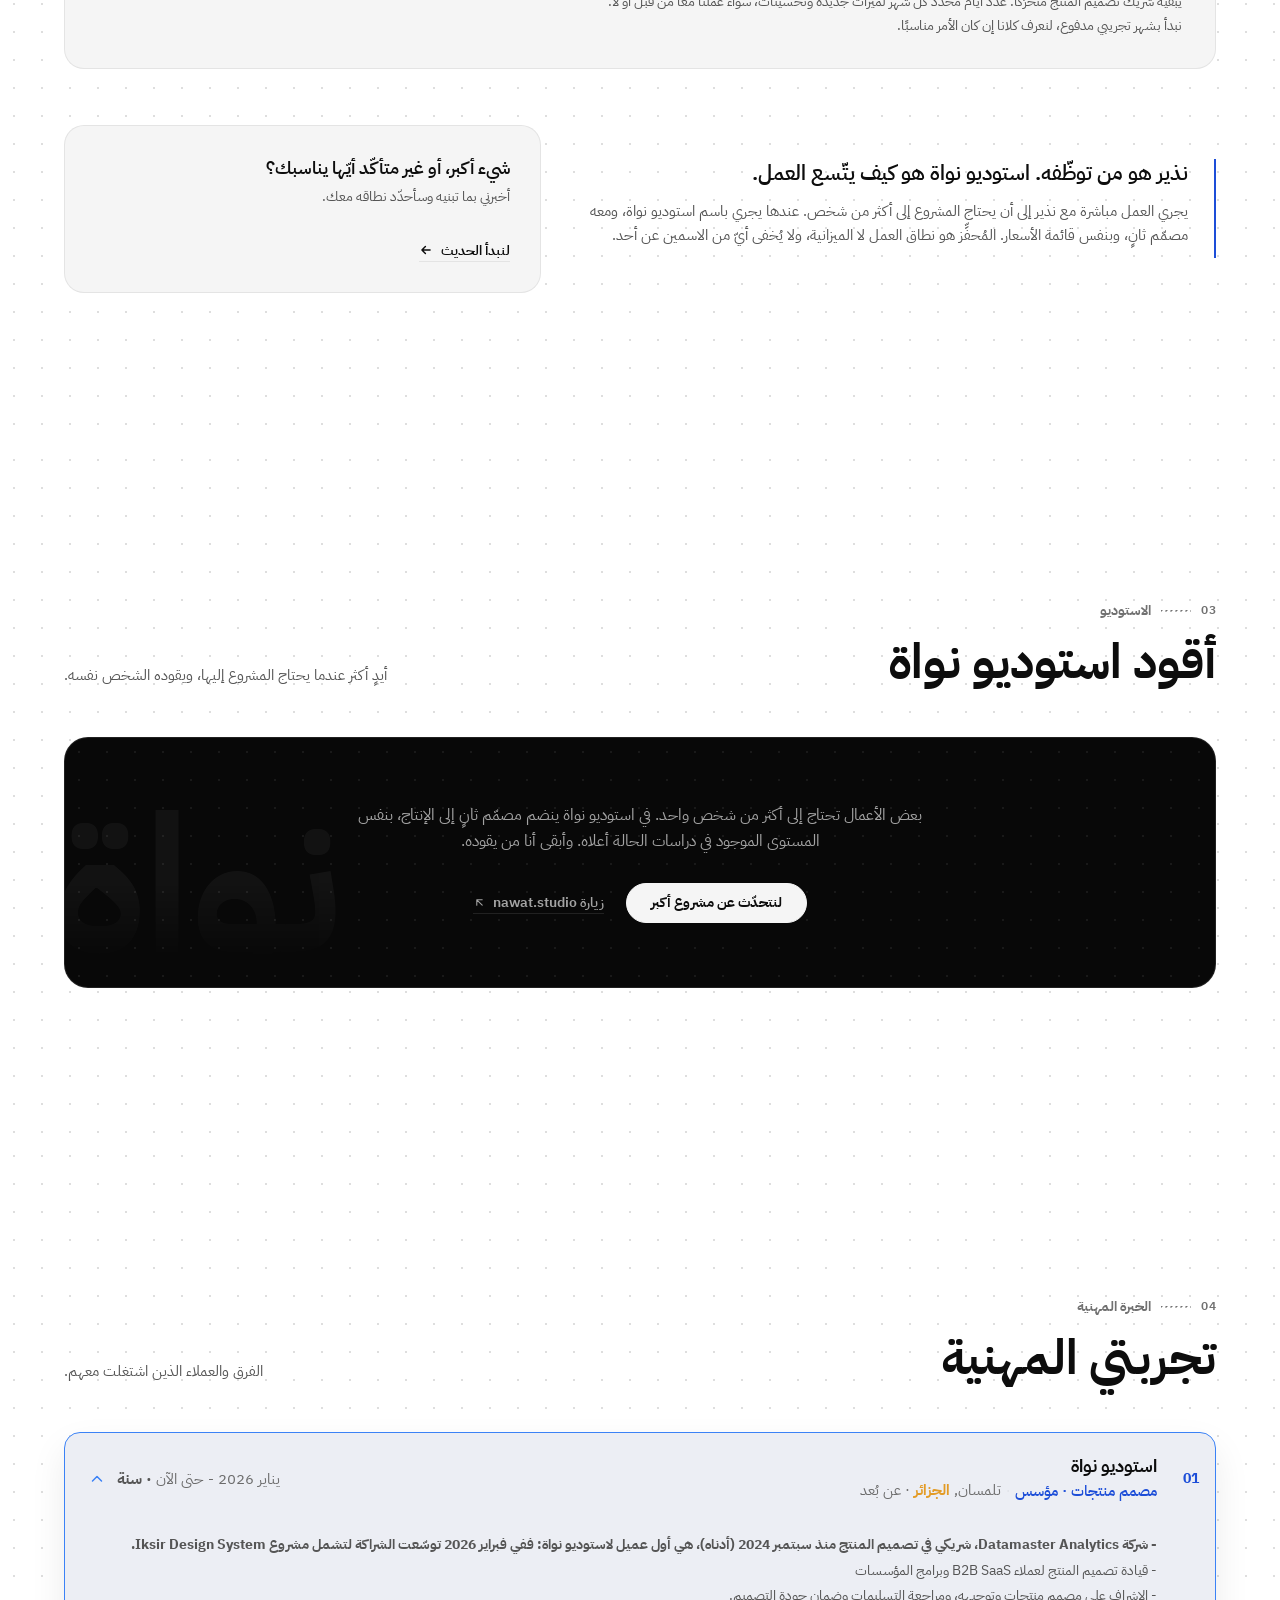
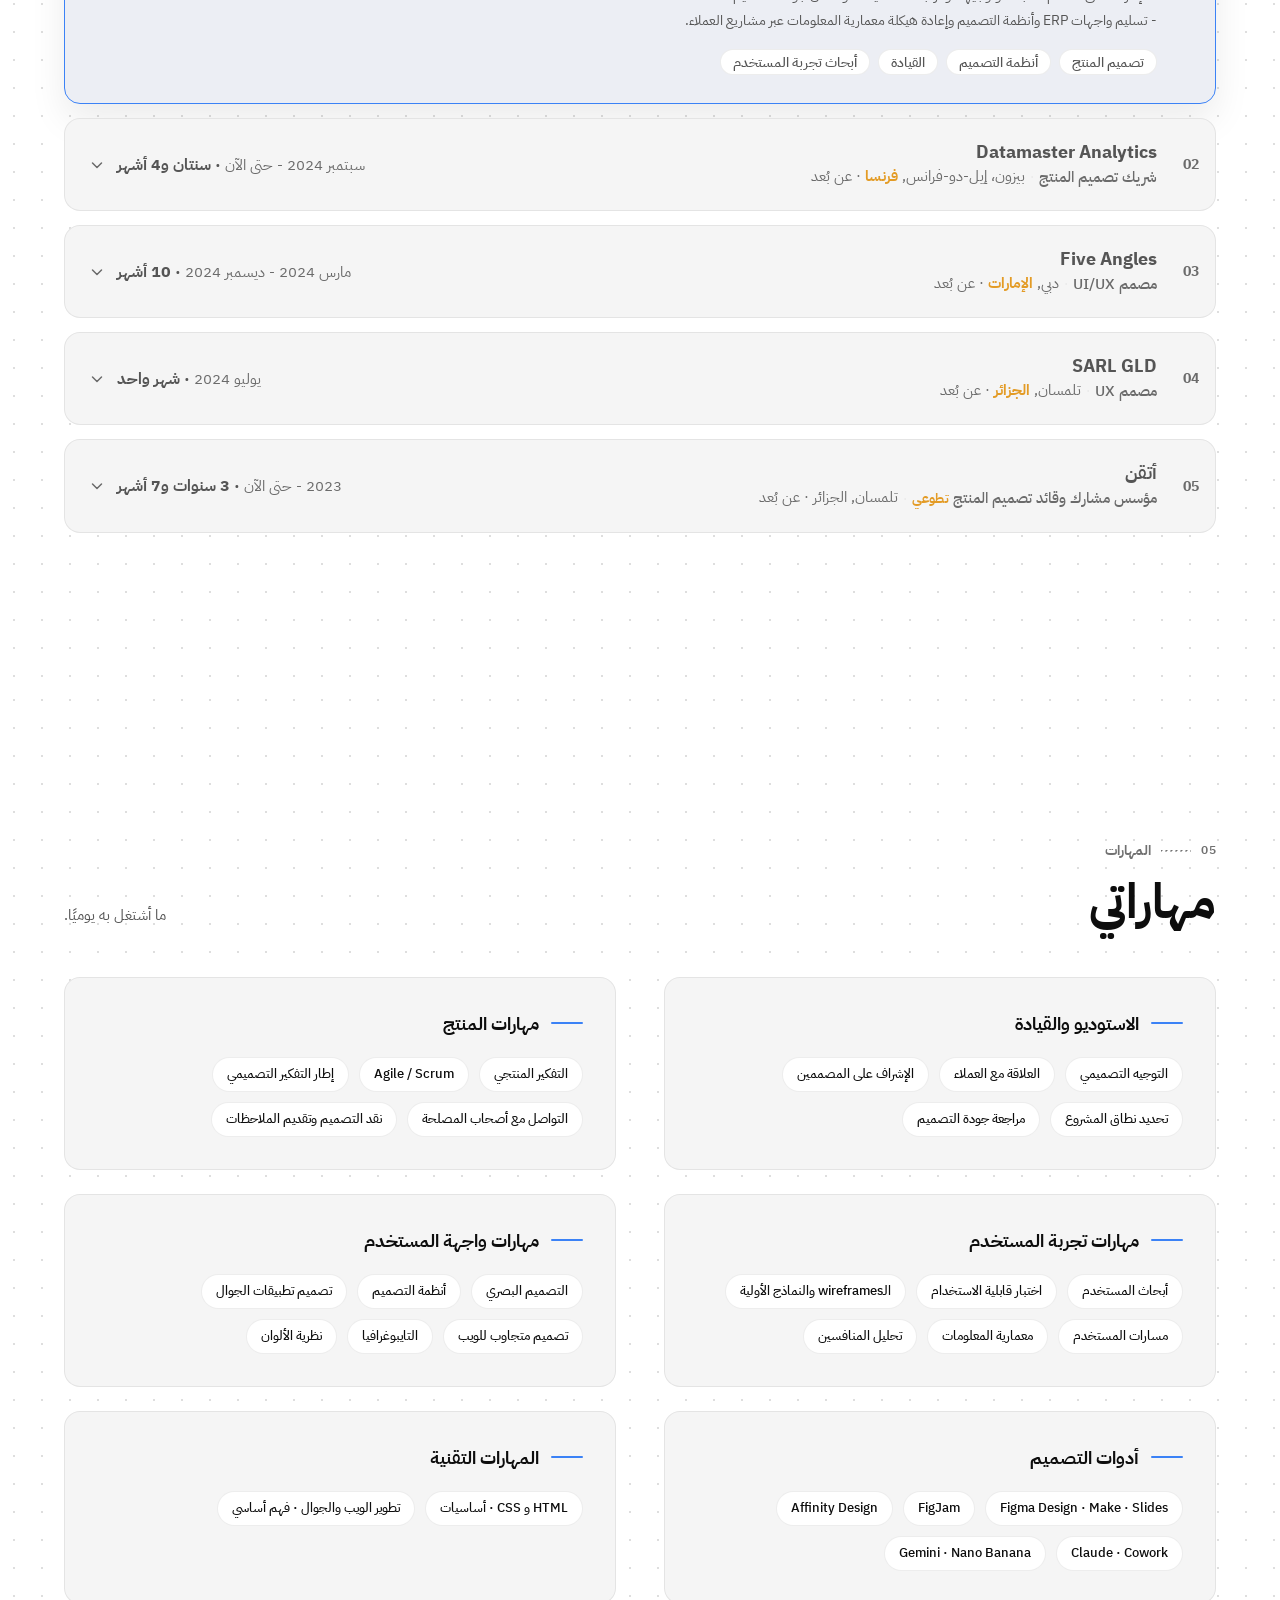
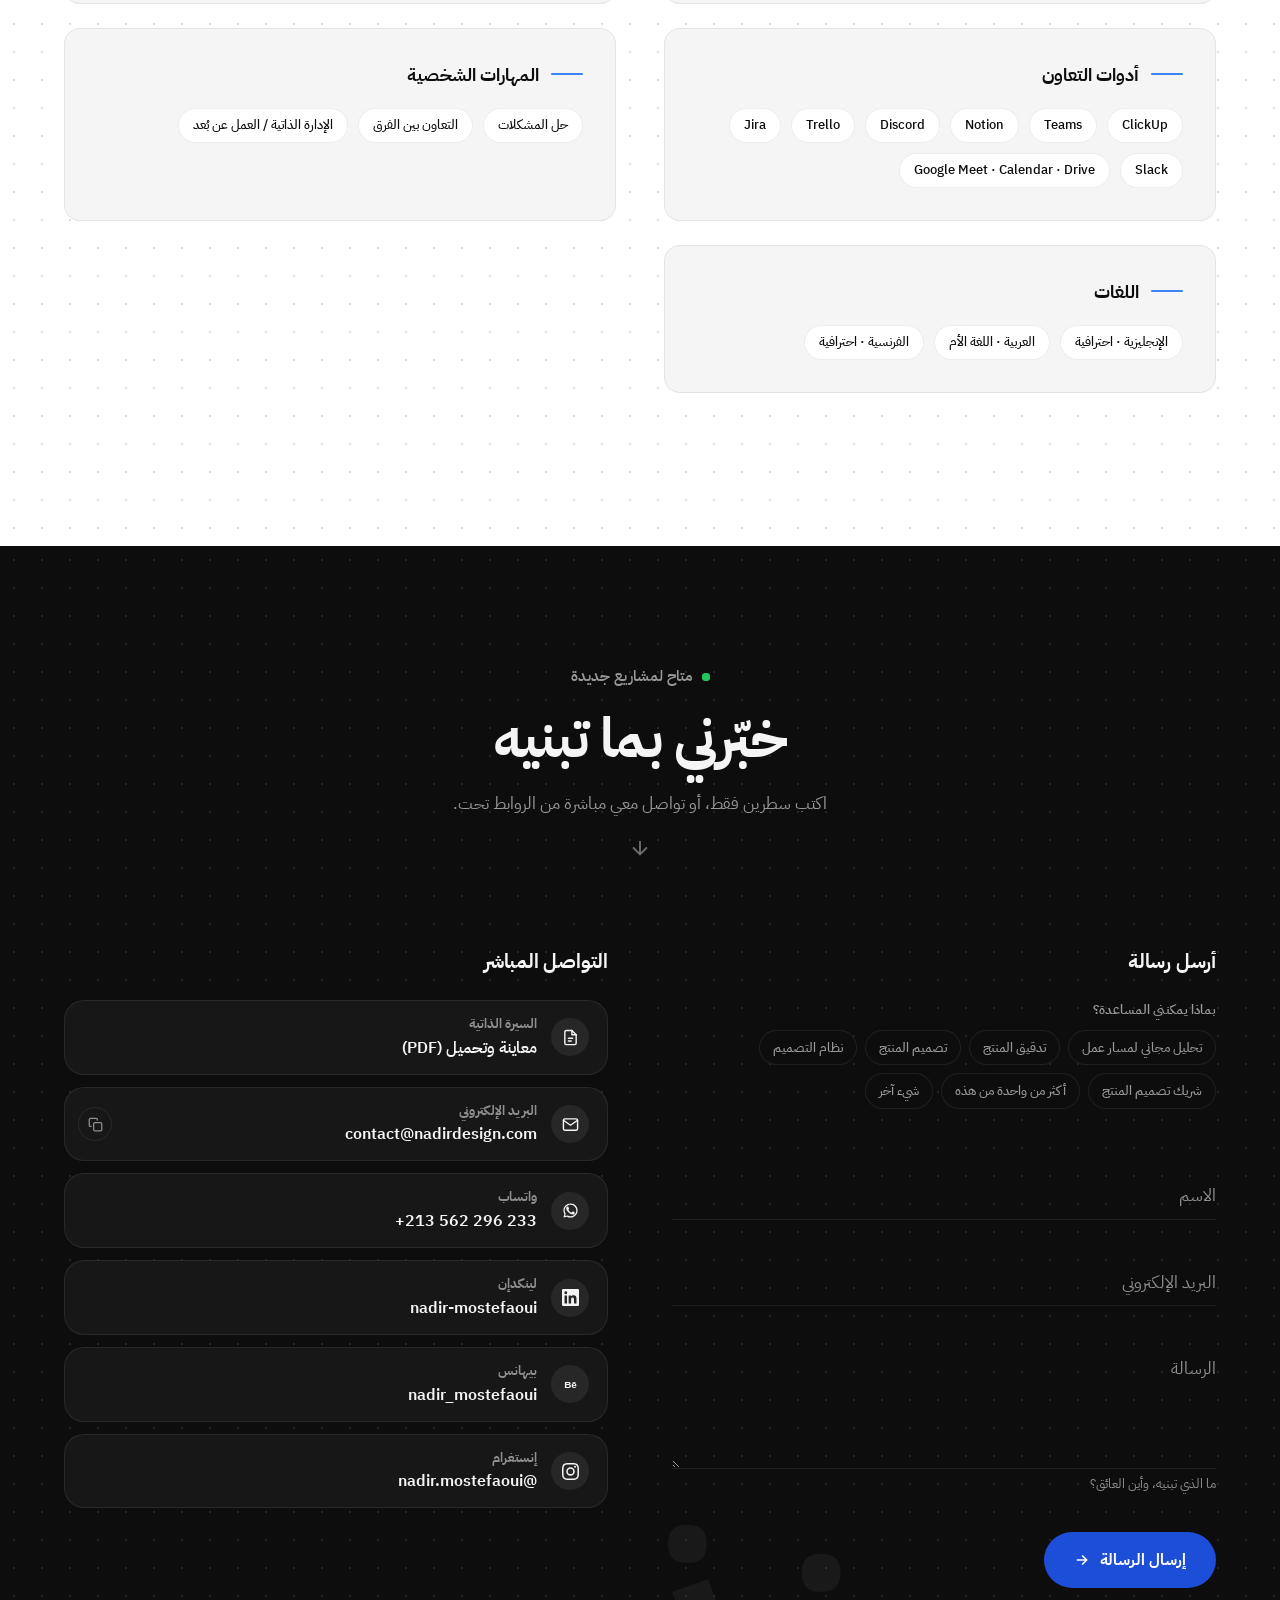
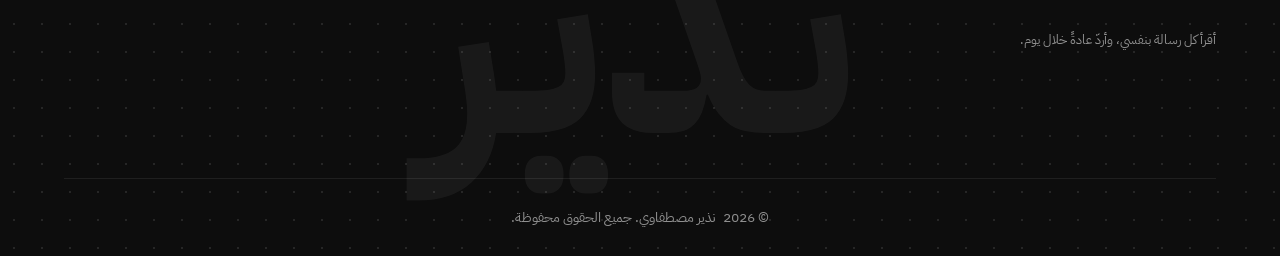
==== commit 7c6bd7e6: "Hero: free UX analysis CTA, drop the Nawat credential line Hero - Primary CTA replaces "Let's Talk" " ====
--- a/index.html
+++ b/index.html
@@ -323,20 +323,25 @@
           <div class="hero-divider" aria-hidden="true"></div>
 
           <!-- data-i18n-html because the string now carries markup: the closing
-               credential sentence is wrapped in .hero-bio-sig so it can be set
-               as a smaller caption, and the studio name is a real link into the
-               Studio section. i18n.js only writes innerHTML for H1/H2 or when
+               Nawat credential line that used to sit here as a .hero-bio-sig
+               caption was removed 2026-10-16. i18n.js only writes innerHTML for
+               H1/H2 or when
                this attribute is present, otherwise it would print the tags as
                text. The markup MUST also live in all three locale strings in
                js/i18n.js, since switchLang() overwrites this node on every
                language change. The copy below is only the first-paint fallback. -->
           <p class="hero-bio" data-i18n="hero.bio" data-i18n-html>
-            Product and UX design for digital products: web and mobile apps, dashboards, internal tools, and the design systems underneath them. In Arabic, French and English. Some of that work gets dense, and the case studies below are the densest of it.<span class="hero-bio-sig">I lead this work today as the founder of <a href="#studio">Nawat Studio</a>.</span>
+            Product and UX design for digital products: web and mobile apps, dashboards, internal tools, and the design systems underneath them. In Arabic, French and English. Some of that work gets dense, and the case studies below are the densest of it.
           </p>
 
           <div class="hero-actions">
-            <a href="#contact" class="btn btn-dark">
-              <span data-i18n="hero.cta_primary">Let's Talk</span>
+            <!-- The hero's primary action is the free offer itself, not a generic
+                 "let's talk". It lands on the free-analysis block rather than the
+                 form, so a first-time visitor reads what they are being offered
+                 before they are asked for their name. The nav keeps the direct
+                 "Contact Me" route for anyone who just wants to write. -->
+            <a href="#free-analysis" class="btn btn-dark">
+              <span data-i18n="hero.cta_primary">Get a free UX analysis</span>
               <svg class="btn-arrow" width="14" height="14" viewBox="0 0 24 24" fill="none" stroke="currentColor" stroke-width="2.5" stroke-linecap="round" stroke-linejoin="round" aria-hidden="true"><path d="M5 12h14M13 6l6 6-6 6"/></svg>
             </a>
             <!-- Secondary action. The CV trigger that used to sit here was
@@ -738,7 +743,7 @@
              above the three services, never inside them, and states its own cap
              on the page. It carries the section's single dark button, which is why
              the custom route at the bottom is now a text link. -->
-        <aside class="svc-look">
+        <aside class="svc-look" id="free-analysis">
           <div class="svc-look-text">
             <div class="svc-look-head">
               <span class="svc-look-label" data-i18n="services.look_label">Start here</span>
